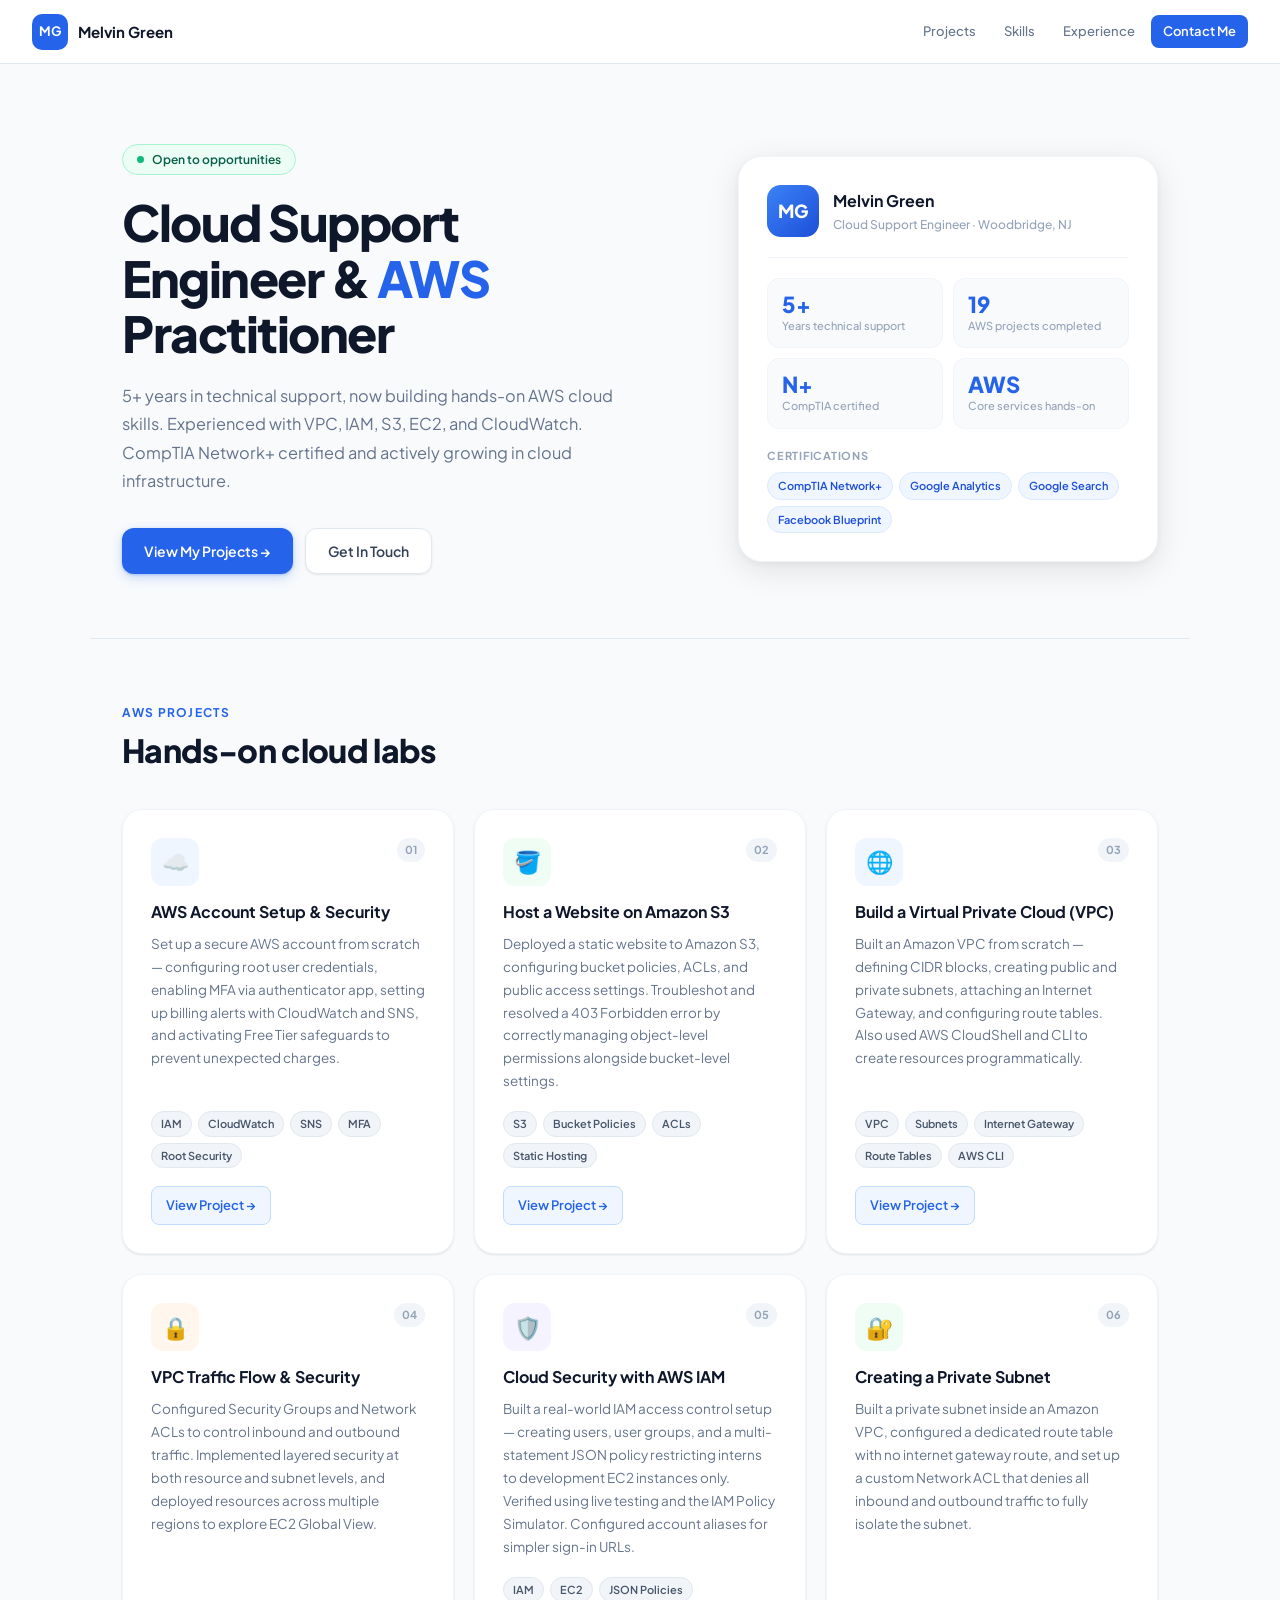
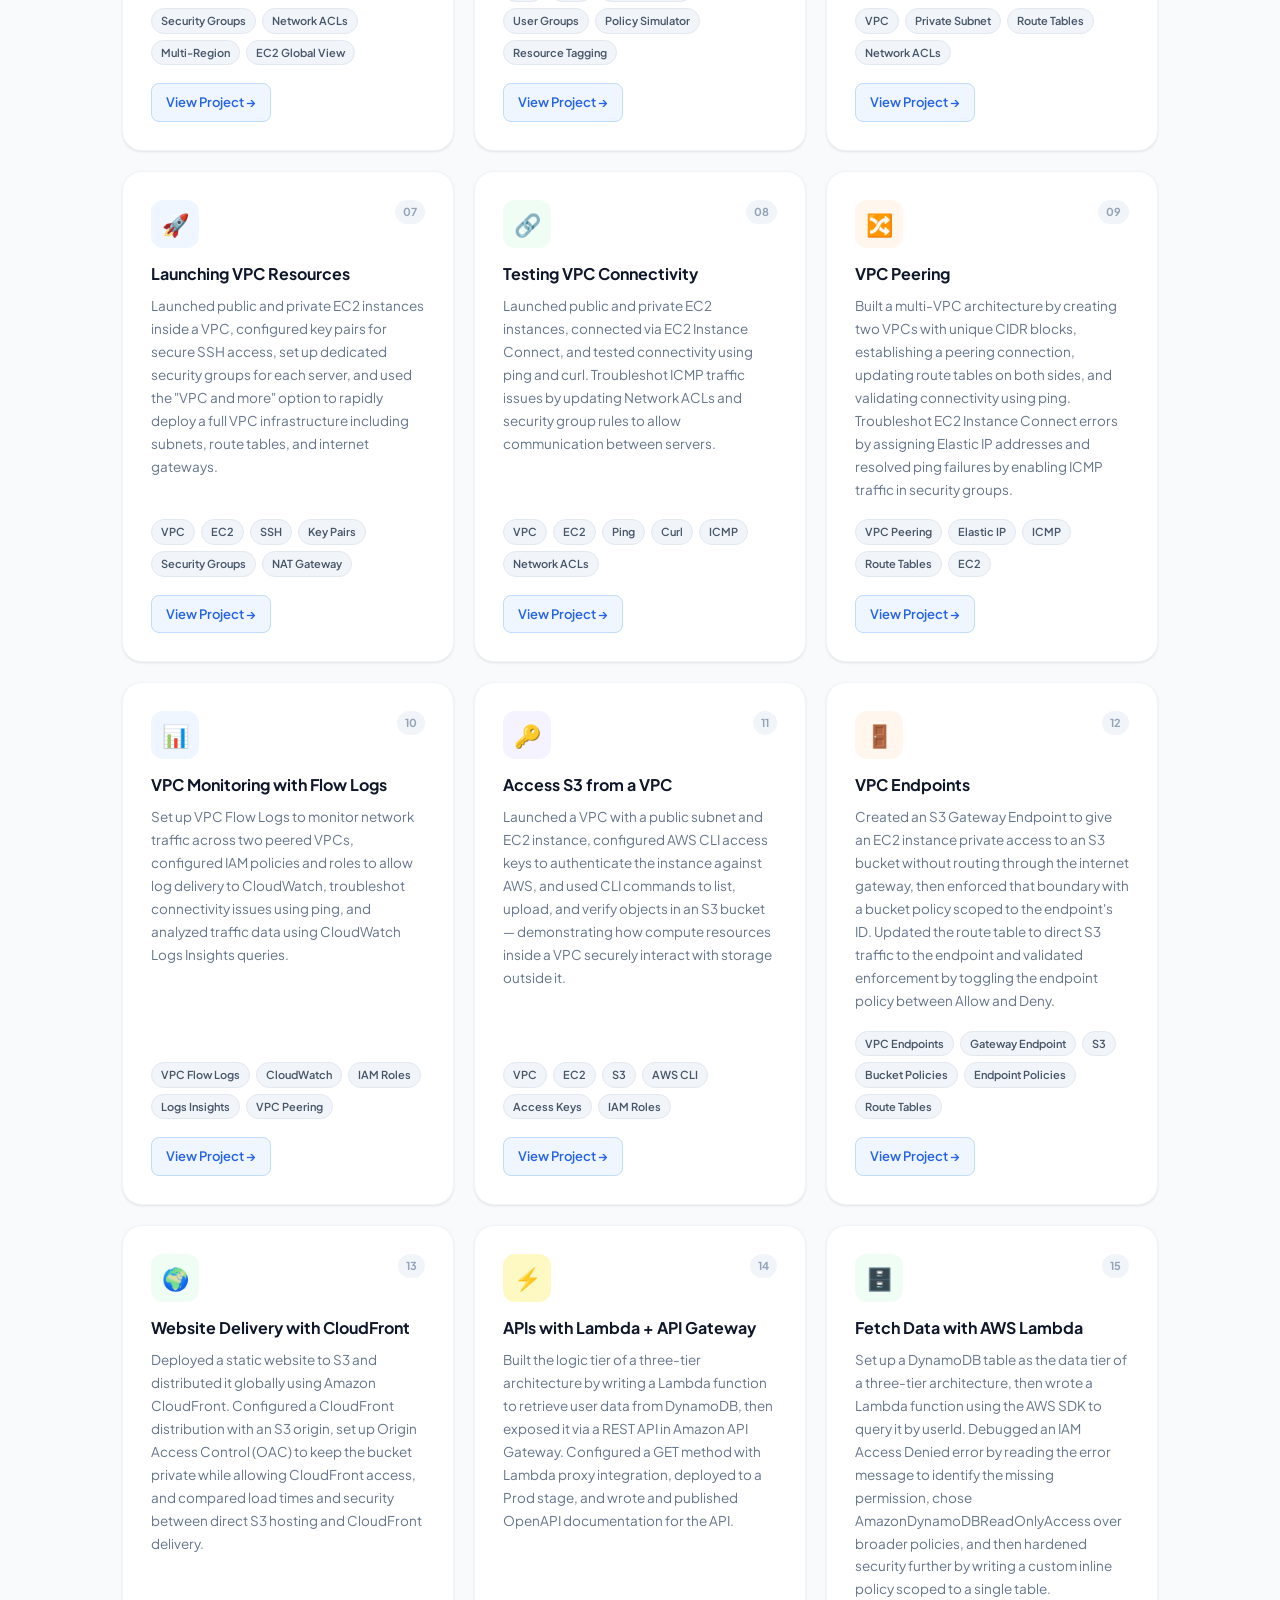
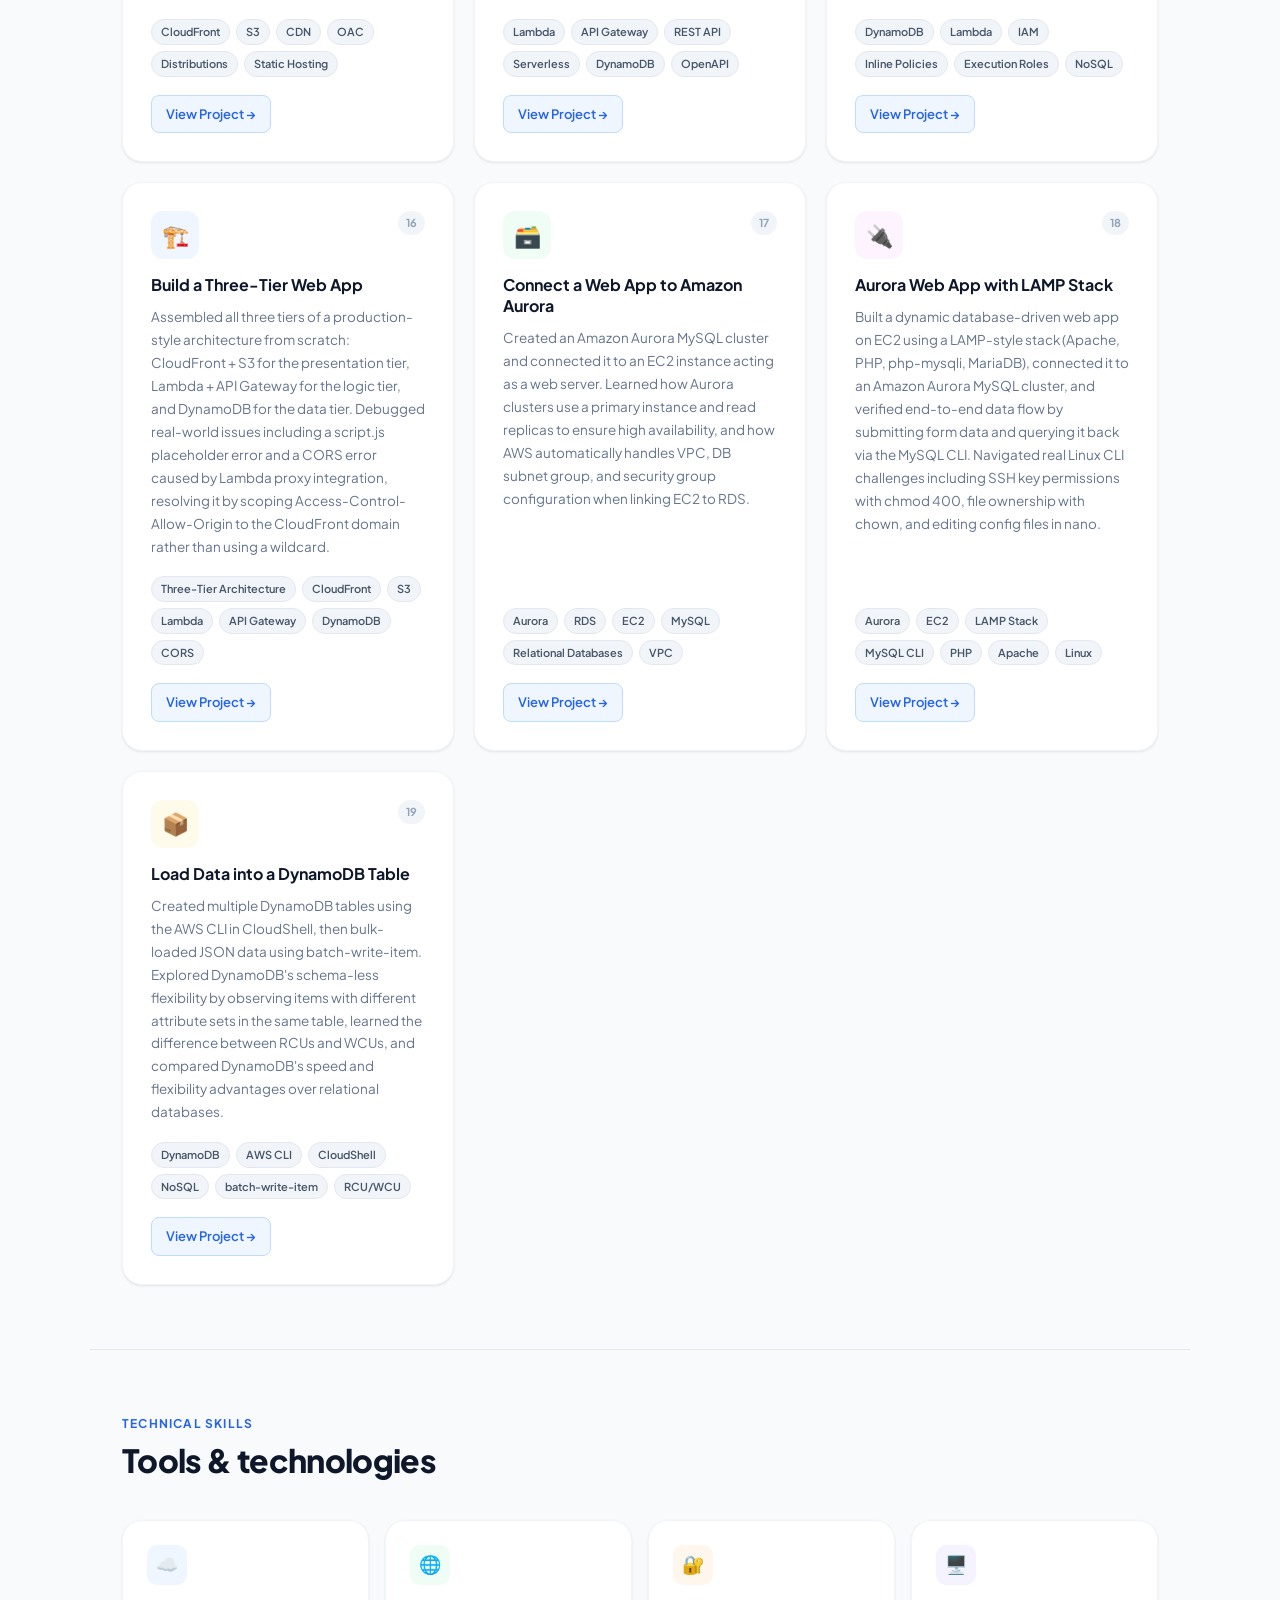
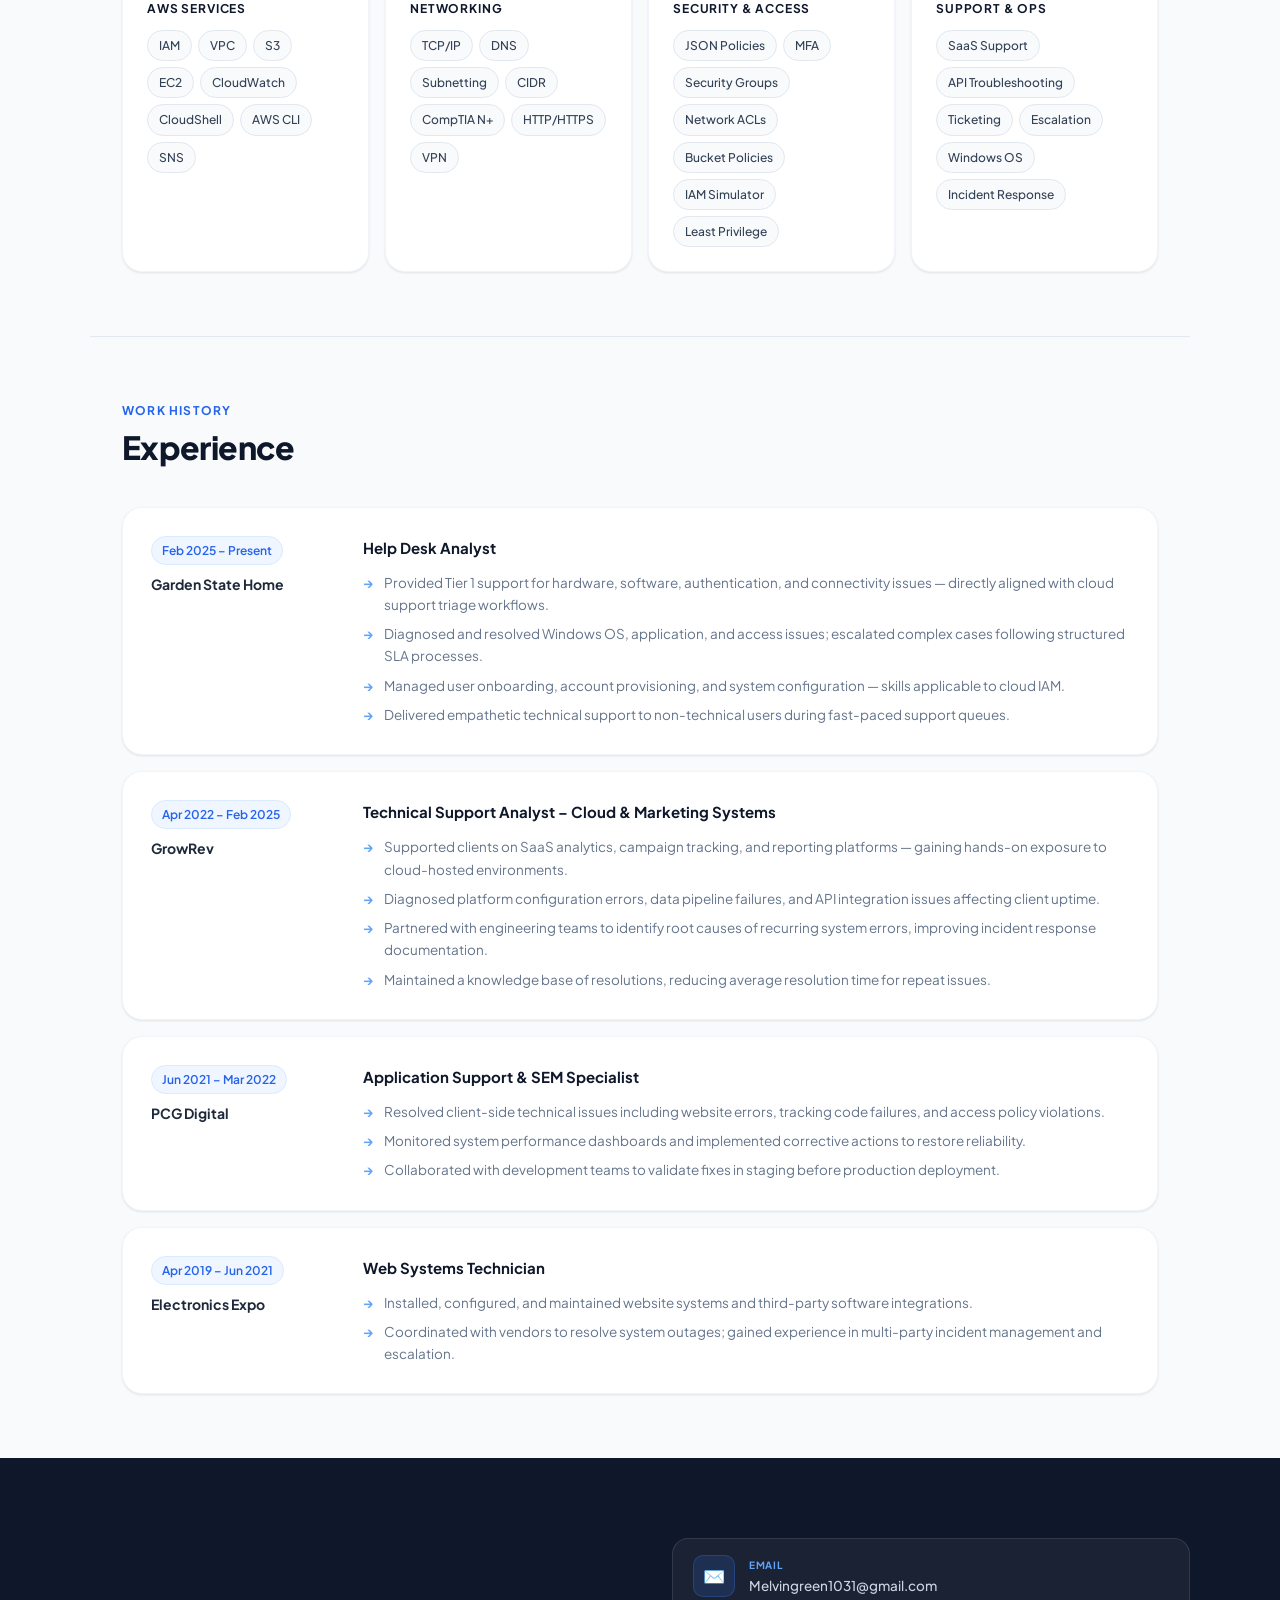
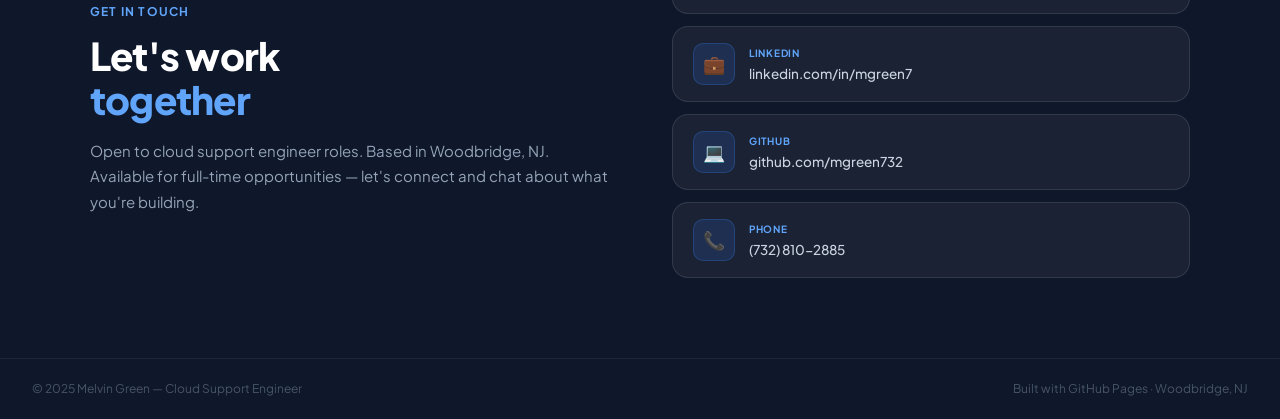
==== index.html @ ad09f21f "Update index.html" ====
<!DOCTYPE html>
<html lang="en">
<head>
<meta charset="UTF-8">
<meta name="viewport" content="width=device-width, initial-scale=1.0">
<title>Melvin Green — Cloud Support Engineer</title>
<link rel="preconnect" href="https://fonts.googleapis.com">
<link href="https://fonts.googleapis.com/css2?family=Plus+Jakarta+Sans:wght@300;400;500;600;700;800&display=swap" rel="stylesheet">
<style>
  :root {
    --blue-50:  #EFF6FF;
    --blue-100: #DBEAFE;
    --blue-200: #BFDBFE;
    --blue-400: #60A5FA;
    --blue-500: #3B82F6;
    --blue-600: #2563EB;
    --blue-700: #1D4ED8;
    --gray-50:  #F8FAFC;
    --gray-100: #F1F5F9;
    --gray-200: #E2E8F0;
    --gray-300: #CBD5E1;
    --gray-400: #94A3B8;
    --gray-500: #64748B;
    --gray-600: #475569;
    --gray-700: #334155;
    --gray-800: #1E293B;
    --gray-900: #0F172A;
    --white:    #FFFFFF;
    --shadow-sm: 0 1px 3px rgba(0,0,0,0.06), 0 1px 2px rgba(0,0,0,0.04);
    --shadow-md: 0 4px 16px rgba(0,0,0,0.08), 0 2px 4px rgba(0,0,0,0.04);
    --shadow-lg: 0 8px 32px rgba(0,0,0,0.10), 0 2px 8px rgba(0,0,0,0.05);
  }
  * { box-sizing: border-box; margin: 0; padding: 0; }
  html { scroll-behavior: smooth; }
  body { font-family: 'Plus Jakarta Sans', sans-serif; background: var(--gray-50); color: var(--gray-800); font-size: 16px; line-height: 1.6; }

  nav {
    background: rgba(255,255,255,0.9);
    backdrop-filter: blur(12px);
    border-bottom: 1px solid var(--gray-200);
    position: sticky; top: 0; z-index: 100;
    padding: 0 2rem; height: 64px;
    display: flex; align-items: center; justify-content: space-between;
  }
  .nav-brand { display: flex; align-items: center; gap: 10px; }
  .nav-avatar { width: 36px; height: 36px; background: var(--blue-600); border-radius: 10px; display: flex; align-items: center; justify-content: center; font-size: 13px; font-weight: 700; color: #fff; }
  .nav-name { font-size: 15px; font-weight: 700; color: var(--gray-900); }
  .nav-links { display: flex; align-items: center; gap: 4px; }
  .nav-links a { font-size: 13px; font-weight: 500; color: var(--gray-500); text-decoration: none; padding: 6px 12px; border-radius: 8px; transition: all 0.15s; }
  .nav-links a:hover { color: var(--gray-900); background: var(--gray-100); }
  .nav-cta { background: var(--blue-600) !important; color: #fff !important; font-weight: 600 !important; }
  .nav-cta:hover { background: var(--blue-700) !important; }

  .hero { max-width: 1100px; margin: 0 auto; padding: 80px 2rem 64px; display: grid; grid-template-columns: 1fr 420px; gap: 3rem; align-items: center; }
  .hero-available { display: inline-flex; align-items: center; gap: 8px; background: #ECFDF5; color: #065F46; font-size: 12px; font-weight: 600; padding: 5px 14px; border-radius: 99px; margin-bottom: 20px; border: 1px solid #A7F3D0; }
  .hero-available::before { content: ''; width: 7px; height: 7px; border-radius: 50%; background: #10B981; animation: pulse 2s infinite; }
  @keyframes pulse { 0%,100% { opacity:1; } 50% { opacity:0.4; } }
  .hero h1 { font-size: clamp(2.1rem, 4.5vw, 3.1rem); font-weight: 800; line-height: 1.12; letter-spacing: -0.03em; color: var(--gray-900); margin-bottom: 20px; }
  .hero h1 .hi { color: var(--blue-600); }
  .hero-sub { font-size: 1.02rem; color: var(--gray-500); line-height: 1.75; margin-bottom: 32px; max-width: 500px; }
  .hero-actions { display: flex; gap: 12px; flex-wrap: wrap; }
  .btn { display: inline-flex; align-items: center; gap: 7px; font-size: 14px; font-weight: 600; padding: 11px 22px; border-radius: 12px; text-decoration: none; transition: all 0.2s; border: none; cursor: pointer; font-family: inherit; }
  .btn-primary { background: var(--blue-600); color: #fff; box-shadow: 0 1px 3px rgba(37,99,235,0.3), 0 4px 12px rgba(37,99,235,0.2); }
  .btn-primary:hover { background: var(--blue-700); transform: translateY(-1px); box-shadow: 0 2px 6px rgba(37,99,235,0.4), 0 8px 20px rgba(37,99,235,0.25); }
  .btn-ghost { background: var(--white); color: var(--gray-700); border: 1.5px solid var(--gray-200); box-shadow: var(--shadow-sm); }
  .btn-ghost:hover { border-color: var(--gray-300); transform: translateY(-1px); }

  .hero-card { background: var(--white); border-radius: 24px; padding: 28px; box-shadow: var(--shadow-lg); border: 1px solid var(--gray-100); }
  .hc-header { display: flex; align-items: center; gap: 14px; margin-bottom: 20px; padding-bottom: 20px; border-bottom: 1px solid var(--gray-100); }
  .hc-avatar { width: 52px; height: 52px; background: linear-gradient(135deg, var(--blue-500), var(--blue-700)); border-radius: 14px; display: flex; align-items: center; justify-content: center; font-size: 18px; font-weight: 800; color: #fff; flex-shrink: 0; }
  .hc-name { font-size: 16px; font-weight: 700; color: var(--gray-900); }
  .hc-role { font-size: 12px; color: var(--gray-400); font-weight: 500; margin-top: 2px; }
  .stats-grid { display: grid; grid-template-columns: 1fr 1fr; gap: 10px; margin-bottom: 18px; }
  .stat-box { background: var(--gray-50); border-radius: 12px; padding: 14px; border: 1px solid var(--gray-100); }
  .stat-num { font-size: 22px; font-weight: 800; color: var(--blue-600); line-height: 1; margin-bottom: 4px; }
  .stat-lbl { font-size: 11px; color: var(--gray-400); font-weight: 500; line-height: 1.3; }
  .cert-lbl { font-size: 11px; font-weight: 700; color: var(--gray-400); text-transform: uppercase; letter-spacing: 0.07em; margin-bottom: 8px; }
  .cert-tags { display: flex; flex-wrap: wrap; gap: 6px; }
  .cert-tag { font-size: 11px; font-weight: 600; padding: 4px 10px; border-radius: 99px; background: var(--blue-50); color: var(--blue-700); border: 1px solid var(--blue-100); }

  .section { max-width: 1100px; margin: 0 auto; padding: 64px 2rem; }
  .eyebrow { font-size: 12px; font-weight: 700; color: var(--blue-600); text-transform: uppercase; letter-spacing: 0.1em; margin-bottom: 8px; }
  .sec-title { font-size: 2rem; font-weight: 800; color: var(--gray-900); letter-spacing: -0.02em; line-height: 1.2; margin-bottom: 40px; }
  .divider { border: none; border-top: 1px solid var(--gray-200); max-width: 1100px; margin: 0 auto; }

  .projects-grid { display: grid; grid-template-columns: repeat(auto-fit, minmax(310px, 1fr)); gap: 20px; }
  .project-card { background: var(--white); border-radius: 20px; padding: 28px; border: 1px solid var(--gray-100); box-shadow: var(--shadow-sm); transition: all 0.25s; display: flex; flex-direction: column; }
  .project-card:hover { box-shadow: var(--shadow-md); transform: translateY(-3px); border-color: var(--blue-100); }
  .pc-top { display: flex; align-items: flex-start; justify-content: space-between; margin-bottom: 16px; }
  .pc-icon { width: 48px; height: 48px; border-radius: 12px; display: flex; align-items: center; justify-content: center; font-size: 22px; flex-shrink: 0; }
  .pc-num { font-size: 11px; font-weight: 700; color: var(--gray-400); background: var(--gray-100); padding: 3px 8px; border-radius: 99px; }
  .project-card h3 { font-size: 16px; font-weight: 700; color: var(--gray-900); margin-bottom: 10px; line-height: 1.3; }
  .project-card p { font-size: 13.5px; color: var(--gray-500); line-height: 1.7; flex: 1; margin-bottom: 18px; }
  .p-tags { display: flex; flex-wrap: wrap; gap: 6px; margin-bottom: 18px; }
  .tag { font-size: 11px; font-weight: 600; padding: 3px 9px; border-radius: 99px; background: var(--gray-100); color: var(--gray-600); border: 1px solid var(--gray-200); }
  .p-link { display: inline-flex; align-items: center; gap: 6px; font-size: 13px; font-weight: 600; color: var(--blue-600); text-decoration: none; padding: 8px 14px; border-radius: 8px; border: 1.5px solid var(--blue-200); background: var(--blue-50); transition: all 0.15s; margin-top: auto; width: fit-content; }
  .p-link:hover { background: var(--blue-100); border-color: var(--blue-300); }

  .skills-grid { display: grid; grid-template-columns: repeat(auto-fit, minmax(220px, 1fr)); gap: 16px; }
  .sg-card { background: var(--white); border-radius: 20px; padding: 24px; border: 1px solid var(--gray-100); box-shadow: var(--shadow-sm); }
  .sg-icon { width: 40px; height: 40px; border-radius: 10px; display: flex; align-items: center; justify-content: center; font-size: 18px; margin-bottom: 14px; }
  .sg-title { font-size: 12px; font-weight: 700; color: var(--gray-900); text-transform: uppercase; letter-spacing: 0.07em; margin-bottom: 12px; }
  .chips { display: flex; flex-wrap: wrap; gap: 6px; }
  .chip { font-size: 12px; font-weight: 500; padding: 5px 11px; border-radius: 99px; background: var(--gray-50); color: var(--gray-700); border: 1px solid var(--gray-200); }

  .exp-list { display: flex; flex-direction: column; gap: 16px; }
  .exp-card { background: var(--white); border-radius: 20px; padding: 28px; border: 1px solid var(--gray-100); box-shadow: var(--shadow-sm); display: grid; grid-template-columns: 180px 1fr; gap: 2rem; transition: box-shadow 0.2s; }
  .exp-card:hover { box-shadow: var(--shadow-md); }
  .exp-date { font-size: 12px; font-weight: 600; color: var(--blue-600); background: var(--blue-50); border: 1px solid var(--blue-100); padding: 4px 10px; border-radius: 99px; display: inline-block; margin-bottom: 8px; white-space: nowrap; }
  .exp-company { font-size: 14px; font-weight: 700; color: var(--gray-800); }
  .exp-title { font-size: 15px; font-weight: 700; color: var(--gray-900); margin-bottom: 12px; }
  .exp-bullets { list-style: none; display: flex; flex-direction: column; gap: 7px; }
  .exp-bullets li { font-size: 13.5px; color: var(--gray-500); line-height: 1.65; display: flex; gap: 10px; }
  .exp-bullets li::before { content: '→'; color: var(--blue-400); flex-shrink: 0; font-weight: 700; }

  .contact-wrap { background: var(--gray-900); padding: 80px 2rem; }
  .contact-inner { max-width: 1100px; margin: 0 auto; display: grid; grid-template-columns: 1fr 1fr; gap: 4rem; align-items: center; }
  .c-eyebrow { font-size: 12px; font-weight: 700; color: var(--blue-400); text-transform: uppercase; letter-spacing: 0.1em; margin-bottom: 12px; }
  .c-heading { font-size: 2.4rem; font-weight: 800; color: #fff; line-height: 1.15; letter-spacing: -0.02em; margin-bottom: 16px; }
  .c-heading span { color: var(--blue-400); }
  .c-sub { font-size: 15px; color: #94A3B8; line-height: 1.7; }
  .c-cards { display: flex; flex-direction: column; gap: 12px; }
  .c-card { background: rgba(255,255,255,0.05); border: 1px solid rgba(255,255,255,0.1); border-radius: 16px; padding: 16px 20px; display: flex; align-items: center; gap: 14px; text-decoration: none; transition: all 0.2s; }
  .c-card:hover { background: rgba(255,255,255,0.09); border-color: rgba(59,130,246,0.5); transform: translateX(4px); }
  .c-icon { width: 42px; height: 42px; background: rgba(59,130,246,0.15); border-radius: 10px; display: flex; align-items: center; justify-content: center; font-size: 18px; flex-shrink: 0; border: 1px solid rgba(59,130,246,0.25); }
  .c-lbl { font-size: 10px; font-weight: 700; color: var(--blue-400); text-transform: uppercase; letter-spacing: 0.07em; margin-bottom: 2px; }
  .c-val { font-size: 13.5px; font-weight: 500; color: #CBD5E1; }

  footer { background: var(--gray-900); border-top: 1px solid rgba(255,255,255,0.06); padding: 20px 2rem; display: flex; justify-content: space-between; align-items: center; }
  footer p { font-size: 12px; color: #475569; }

  @keyframes fadeUp { from { opacity:0; transform:translateY(20px); } to { opacity:1; transform:translateY(0); } }
  .hero-text > * { animation: fadeUp 0.55s ease both; }
  .hero-text > *:nth-child(1) { animation-delay: 0.05s; }
  .hero-text > *:nth-child(2) { animation-delay: 0.15s; }
  .hero-text > *:nth-child(3) { animation-delay: 0.25s; }
  .hero-text > *:nth-child(4) { animation-delay: 0.35s; }
  .hero-card { animation: fadeUp 0.55s ease 0.2s both; }

  @media (max-width: 768px) {
    nav { padding: 0 1rem; }
    .nav-links a:not(.nav-cta) { display: none; }
    .hero { grid-template-columns: 1fr; padding: 40px 1.25rem 48px; gap: 2rem; }
    .section { padding: 48px 1.25rem; }
    .exp-card { grid-template-columns: 1fr; gap: 1rem; }
    .contact-inner { grid-template-columns: 1fr; gap: 2.5rem; }
    .contact-wrap { padding: 56px 1.25rem; }
    footer { flex-direction: column; gap: 6px; text-align: center; }
  }
</style>
</head>
<body>

<nav>
  <div class="nav-brand">
    <div class="nav-avatar">MG</div>
    <span class="nav-name">Melvin Green</span>
  </div>
  <div class="nav-links">
    <a href="projects.html">Projects</a>
    <a href="#skills">Skills</a>
    <a href="#experience">Experience</a>
    <a href="#contact" class="nav-cta">Contact Me</a>
  </div>
</nav>

<div class="hero">
  <div class="hero-text">
    <div class="hero-available">Open to opportunities</div>
    <h1>Cloud Support<br>Engineer &amp; <span class="hi">AWS</span><br>Practitioner</h1>
    <p class="hero-sub">5+ years in technical support, now building hands-on AWS cloud skills. Experienced with VPC, IAM, S3, EC2, and CloudWatch. CompTIA Network+ certified and actively growing in cloud infrastructure.</p>
    <div class="hero-actions">
      <a href="projects.html" class="btn btn-primary">View My Projects →</a>
      <a href="mailto:Melvingreen1031@gmail.com" class="btn btn-ghost">Get In Touch</a>
    </div>
  </div>

  <div class="hero-card">
    <div class="hc-header">
      <div class="hc-avatar">MG</div>
      <div>
        <div class="hc-name">Melvin Green</div>
        <div class="hc-role">Cloud Support Engineer · Woodbridge, NJ</div>
      </div>
    </div>
    <div class="stats-grid">
      <div class="stat-box"><div class="stat-num">5+</div><div class="stat-lbl">Years technical support</div></div>
      <div class="stat-box"><div class="stat-num">19</div><div class="stat-lbl">AWS projects completed</div></div>
      <div class="stat-box"><div class="stat-num">N+</div><div class="stat-lbl">CompTIA certified</div></div>
      <div class="stat-box"><div class="stat-num">AWS</div><div class="stat-lbl">Core services hands-on</div></div>
    </div>
    <div class="cert-lbl">Certifications</div>
    <div class="cert-tags">
      <span class="cert-tag">CompTIA Network+</span>
      <span class="cert-tag">Google Analytics</span>
      <span class="cert-tag">Google Search</span>
      <span class="cert-tag">Facebook Blueprint</span>
    </div>
  </div>
</div>

<hr class="divider">

<section class="section" id="projects">
  <div class="eyebrow">AWS Projects</div>
  <div class="sec-title">Hands-on cloud labs</div>
  <div class="projects-grid">

    <div class="project-card">
      <div class="pc-top">
        <div class="pc-icon" style="background:#EFF6FF;">☁️</div>
        <span class="pc-num">01</span>
      </div>
      <h3>AWS Account Setup &amp; Security</h3>
      <p>Set up a secure AWS account from scratch — configuring root user credentials, enabling MFA via authenticator app, setting up billing alerts with CloudWatch and SNS, and activating Free Tier safeguards to prevent unexpected charges.</p>
      <div class="p-tags">
        <span class="tag">IAM</span><span class="tag">CloudWatch</span><span class="tag">SNS</span><span class="tag">MFA</span><span class="tag">Root Security</span>
      </div>
      <a href="projects.html?p=p1" class="p-link">View Project →</a>
    </div>

    <div class="project-card">
      <div class="pc-top">
        <div class="pc-icon" style="background:#F0FDF4;">🪣</div>
        <span class="pc-num">02</span>
      </div>
      <h3>Host a Website on Amazon S3</h3>
      <p>Deployed a static website to Amazon S3, configuring bucket policies, ACLs, and public access settings. Troubleshot and resolved a 403 Forbidden error by correctly managing object-level permissions alongside bucket-level settings.</p>
      <div class="p-tags">
        <span class="tag">S3</span><span class="tag">Bucket Policies</span><span class="tag">ACLs</span><span class="tag">Static Hosting</span>
      </div>
      <a href="projects.html?p=p2" class="p-link">View Project →</a>
    </div>

    <div class="project-card">
      <div class="pc-top">
        <div class="pc-icon" style="background:#EFF6FF;">🌐</div>
        <span class="pc-num">03</span>
      </div>
      <h3>Build a Virtual Private Cloud (VPC)</h3>
      <p>Built an Amazon VPC from scratch — defining CIDR blocks, creating public and private subnets, attaching an Internet Gateway, and configuring route tables. Also used AWS CloudShell and CLI to create resources programmatically.</p>
      <div class="p-tags">
        <span class="tag">VPC</span><span class="tag">Subnets</span><span class="tag">Internet Gateway</span><span class="tag">Route Tables</span><span class="tag">AWS CLI</span>
      </div>
      <a href="projects.html?p=p3" class="p-link">View Project →</a>
    </div>

    <div class="project-card">
      <div class="pc-top">
        <div class="pc-icon" style="background:#FFF7ED;">🔒</div>
        <span class="pc-num">04</span>
      </div>
      <h3>VPC Traffic Flow &amp; Security</h3>
      <p>Configured Security Groups and Network ACLs to control inbound and outbound traffic. Implemented layered security at both resource and subnet levels, and deployed resources across multiple regions to explore EC2 Global View.</p>
      <div class="p-tags">
        <span class="tag">Security Groups</span><span class="tag">Network ACLs</span><span class="tag">Multi-Region</span><span class="tag">EC2 Global View</span>
      </div>
      <a href="projects.html?p=p4" class="p-link">View Project →</a>
    </div>

    <div class="project-card">
      <div class="pc-top">
        <div class="pc-icon" style="background:#F5F3FF;">🛡️</div>
        <span class="pc-num">05</span>
      </div>
      <h3>Cloud Security with AWS IAM</h3>
      <p>Built a real-world IAM access control setup — creating users, user groups, and a multi-statement JSON policy restricting interns to development EC2 instances only. Verified using live testing and the IAM Policy Simulator. Configured account aliases for simpler sign-in URLs.</p>
      <div class="p-tags">
        <span class="tag">IAM</span><span class="tag">EC2</span><span class="tag">JSON Policies</span><span class="tag">User Groups</span><span class="tag">Policy Simulator</span><span class="tag">Resource Tagging</span>
      </div>
      <a href="projects.html?p=p5" class="p-link">View Project →</a>
    </div>


    <div class="project-card">
      <div class="pc-top">
        <div class="pc-icon" style="background:#F0FDF4;">🔐</div>
        <span class="pc-num">06</span>
      </div>
      <h3>Creating a Private Subnet</h3>
      <p>Built a private subnet inside an Amazon VPC, configured a dedicated route table with no internet gateway route, and set up a custom Network ACL that denies all inbound and outbound traffic to fully isolate the subnet.</p>
      <div class="p-tags">
        <span class="tag">VPC</span><span class="tag">Private Subnet</span><span class="tag">Route Tables</span><span class="tag">Network ACLs</span>
      </div>
      <a href="projects.html?p=p6" class="p-link">View Project →</a>
    </div>


    <div class="project-card">
      <div class="pc-top">
        <div class="pc-icon" style="background:#EFF6FF;">🚀</div>
        <span class="pc-num">07</span>
      </div>
      <h3>Launching VPC Resources</h3>
      <p>Launched public and private EC2 instances inside a VPC, configured key pairs for secure SSH access, set up dedicated security groups for each server, and used the "VPC and more" option to rapidly deploy a full VPC infrastructure including subnets, route tables, and internet gateways.</p>
      <div class="p-tags">
        <span class="tag">VPC</span><span class="tag">EC2</span><span class="tag">SSH</span><span class="tag">Key Pairs</span><span class="tag">Security Groups</span><span class="tag">NAT Gateway</span>
      </div>
      <a href="projects.html?p=p7" class="p-link">View Project →</a>
    </div>


    <div class="project-card">
      <div class="pc-top">
        <div class="pc-icon" style="background:#F0FDF4;">🔗</div>
        <span class="pc-num">08</span>
      </div>
      <h3>Testing VPC Connectivity</h3>
      <p>Launched public and private EC2 instances, connected via EC2 Instance Connect, and tested connectivity using ping and curl. Troubleshot ICMP traffic issues by updating Network ACLs and security group rules to allow communication between servers.</p>
      <div class="p-tags">
        <span class="tag">VPC</span><span class="tag">EC2</span><span class="tag">Ping</span><span class="tag">Curl</span><span class="tag">ICMP</span><span class="tag">Network ACLs</span>
      </div>
      <a href="projects.html?p=p8" class="p-link">View Project →</a>
    </div>


    <div class="project-card">
      <div class="pc-top">
        <div class="pc-icon" style="background:#FFF7ED;">🔀</div>
        <span class="pc-num">09</span>
      </div>
      <h3>VPC Peering</h3>
      <p>Built a multi-VPC architecture by creating two VPCs with unique CIDR blocks, establishing a peering connection, updating route tables on both sides, and validating connectivity using ping. Troubleshot EC2 Instance Connect errors by assigning Elastic IP addresses and resolved ping failures by enabling ICMP traffic in security groups.</p>
      <div class="p-tags">
        <span class="tag">VPC Peering</span><span class="tag">Elastic IP</span><span class="tag">ICMP</span><span class="tag">Route Tables</span><span class="tag">EC2</span>
      </div>
      <a href="projects.html?p=p9" class="p-link">View Project →</a>
    </div>


    <div class="project-card">
      <div class="pc-top">
        <div class="pc-icon" style="background:#EFF6FF;">📊</div>
        <span class="pc-num">10</span>
      </div>
      <h3>VPC Monitoring with Flow Logs</h3>
      <p>Set up VPC Flow Logs to monitor network traffic across two peered VPCs, configured IAM policies and roles to allow log delivery to CloudWatch, troubleshot connectivity issues using ping, and analyzed traffic data using CloudWatch Logs Insights queries.</p>
      <div class="p-tags">
        <span class="tag">VPC Flow Logs</span><span class="tag">CloudWatch</span><span class="tag">IAM Roles</span><span class="tag">Logs Insights</span><span class="tag">VPC Peering</span>
      </div>
      <a href="projects.html?p=p10" class="p-link">View Project →</a>
    </div>


    <div class="project-card">
      <div class="pc-top">
        <div class="pc-icon" style="background:#F5F3FF;">🔑</div>
        <span class="pc-num">11</span>
      </div>
      <h3>Access S3 from a VPC</h3>
      <p>Launched a VPC with a public subnet and EC2 instance, configured AWS CLI access keys to authenticate the instance against AWS, and used CLI commands to list, upload, and verify objects in an S3 bucket — demonstrating how compute resources inside a VPC securely interact with storage outside it.</p>
      <div class="p-tags">
        <span class="tag">VPC</span><span class="tag">EC2</span><span class="tag">S3</span><span class="tag">AWS CLI</span><span class="tag">Access Keys</span><span class="tag">IAM Roles</span>
      </div>
      <a href="projects.html?p=p11" class="p-link">View Project →</a>
    </div>


    <div class="project-card">
      <div class="pc-top">
        <div class="pc-icon" style="background:#FFF7ED;">🚪</div>
        <span class="pc-num">12</span>
      </div>
      <h3>VPC Endpoints</h3>
      <p>Created an S3 Gateway Endpoint to give an EC2 instance private access to an S3 bucket without routing through the internet gateway, then enforced that boundary with a bucket policy scoped to the endpoint's ID. Updated the route table to direct S3 traffic to the endpoint and validated enforcement by toggling the endpoint policy between Allow and Deny.</p>
      <div class="p-tags">
        <span class="tag">VPC Endpoints</span><span class="tag">Gateway Endpoint</span><span class="tag">S3</span><span class="tag">Bucket Policies</span><span class="tag">Endpoint Policies</span><span class="tag">Route Tables</span>
      </div>
      <a href="projects.html?p=p12" class="p-link">View Project →</a>
    </div>

    <div class="project-card">
      <div class="pc-top">
        <div class="pc-icon" style="background:#F0FDF4;">🌍</div>
        <span class="pc-num">13</span>
      </div>
      <h3>Website Delivery with CloudFront</h3>
      <p>Deployed a static website to S3 and distributed it globally using Amazon CloudFront. Configured a CloudFront distribution with an S3 origin, set up Origin Access Control (OAC) to keep the bucket private while allowing CloudFront access, and compared load times and security between direct S3 hosting and CloudFront delivery.</p>
      <div class="p-tags">
        <span class="tag">CloudFront</span><span class="tag">S3</span><span class="tag">CDN</span><span class="tag">OAC</span><span class="tag">Distributions</span><span class="tag">Static Hosting</span>
      </div>
      <a href="projects.html?p=p13" class="p-link">View Project →</a>
    </div>

    <div class="project-card">
      <div class="pc-top">
        <div class="pc-icon" style="background:#FEF9C3;">⚡</div>
        <span class="pc-num">14</span>
      </div>
      <h3>APIs with Lambda + API Gateway</h3>
      <p>Built the logic tier of a three-tier architecture by writing a Lambda function to retrieve user data from DynamoDB, then exposed it via a REST API in Amazon API Gateway. Configured a GET method with Lambda proxy integration, deployed to a Prod stage, and wrote and published OpenAPI documentation for the API.</p>
      <div class="p-tags">
        <span class="tag">Lambda</span><span class="tag">API Gateway</span><span class="tag">REST API</span><span class="tag">Serverless</span><span class="tag">DynamoDB</span><span class="tag">OpenAPI</span>
      </div>
      <a href="projects.html?p=p14" class="p-link">View Project →</a>
    </div>

    <div class="project-card">
      <div class="pc-top">
        <div class="pc-icon" style="background:#F0FDF4;">🗄️</div>
        <span class="pc-num">15</span>
      </div>
      <h3>Fetch Data with AWS Lambda</h3>
      <p>Set up a DynamoDB table as the data tier of a three-tier architecture, then wrote a Lambda function using the AWS SDK to query it by userId. Debugged an IAM Access Denied error by reading the error message to identify the missing permission, chose AmazonDynamoDBReadOnlyAccess over broader policies, and then hardened security further by writing a custom inline policy scoped to a single table.</p>
      <div class="p-tags">
        <span class="tag">DynamoDB</span><span class="tag">Lambda</span><span class="tag">IAM</span><span class="tag">Inline Policies</span><span class="tag">Execution Roles</span><span class="tag">NoSQL</span>
      </div>
      <a href="projects.html?p=p15" class="p-link">View Project →</a>
    </div>

    <div class="project-card">
      <div class="pc-top">
        <div class="pc-icon" style="background:#EFF6FF;">🏗️</div>
        <span class="pc-num">16</span>
      </div>
      <h3>Build a Three-Tier Web App</h3>
      <p>Assembled all three tiers of a production-style architecture from scratch: CloudFront + S3 for the presentation tier, Lambda + API Gateway for the logic tier, and DynamoDB for the data tier. Debugged real-world issues including a script.js placeholder error and a CORS error caused by Lambda proxy integration, resolving it by scoping Access-Control-Allow-Origin to the CloudFront domain rather than using a wildcard.</p>
      <div class="p-tags">
        <span class="tag">Three-Tier Architecture</span><span class="tag">CloudFront</span><span class="tag">S3</span><span class="tag">Lambda</span><span class="tag">API Gateway</span><span class="tag">DynamoDB</span><span class="tag">CORS</span>
      </div>
      <a href="projects.html?p=p16" class="p-link">View Project →</a>
    </div>

    <div class="project-card">
      <div class="pc-top">
        <div class="pc-icon" style="background:#F0FDF4;">🗃️</div>
        <span class="pc-num">17</span>
      </div>
      <h3>Connect a Web App to Amazon Aurora</h3>
      <p>Created an Amazon Aurora MySQL cluster and connected it to an EC2 instance acting as a web server. Learned how Aurora clusters use a primary instance and read replicas to ensure high availability, and how AWS automatically handles VPC, DB subnet group, and security group configuration when linking EC2 to RDS.</p>
      <div class="p-tags">
        <span class="tag">Aurora</span><span class="tag">RDS</span><span class="tag">EC2</span><span class="tag">MySQL</span><span class="tag">Relational Databases</span><span class="tag">VPC</span>
      </div>
      <a href="projects.html?p=p17" class="p-link">View Project →</a>
    </div>

    <div class="project-card">
      <div class="pc-top">
        <div class="pc-icon" style="background:#FDF4FF;">🔌</div>
        <span class="pc-num">18</span>
      </div>
      <h3>Aurora Web App with LAMP Stack</h3>
      <p>Built a dynamic database-driven web app on EC2 using a LAMP-style stack (Apache, PHP, php-mysqli, MariaDB), connected it to an Amazon Aurora MySQL cluster, and verified end-to-end data flow by submitting form data and querying it back via the MySQL CLI. Navigated real Linux CLI challenges including SSH key permissions with chmod 400, file ownership with chown, and editing config files in nano.</p>
      <div class="p-tags">
        <span class="tag">Aurora</span><span class="tag">EC2</span><span class="tag">LAMP Stack</span><span class="tag">MySQL CLI</span><span class="tag">PHP</span><span class="tag">Apache</span><span class="tag">Linux</span>
      </div>
      <a href="projects.html?p=p18" class="p-link">View Project →</a>
    </div>

    <div class="project-card">
      <div class="pc-top">
        <div class="pc-icon" style="background:#FFFBEB;">📦</div>
        <span class="pc-num">19</span>
      </div>
      <h3>Load Data into a DynamoDB Table</h3>
      <p>Created multiple DynamoDB tables using the AWS CLI in CloudShell, then bulk-loaded JSON data using batch-write-item. Explored DynamoDB's schema-less flexibility by observing items with different attribute sets in the same table, learned the difference between RCUs and WCUs, and compared DynamoDB's speed and flexibility advantages over relational databases.</p>
      <div class="p-tags">
        <span class="tag">DynamoDB</span><span class="tag">AWS CLI</span><span class="tag">CloudShell</span><span class="tag">NoSQL</span><span class="tag">batch-write-item</span><span class="tag">RCU/WCU</span>
      </div>
      <a href="projects.html?p=p19" class="p-link">View Project →</a>
    </div>

  </div>
</section>

<hr class="divider">

<section class="section" id="skills">
  <div class="eyebrow">Technical Skills</div>
  <div class="sec-title">Tools &amp; technologies</div>
  <div class="skills-grid">

    <div class="sg-card">
      <div class="sg-icon" style="background:#EFF6FF;">☁️</div>
      <div class="sg-title">AWS Services</div>
      <div class="chips">
        <span class="chip">IAM</span><span class="chip">VPC</span><span class="chip">S3</span><span class="chip">EC2</span><span class="chip">CloudWatch</span><span class="chip">CloudShell</span><span class="chip">AWS CLI</span><span class="chip">SNS</span>
      </div>
    </div>

    <div class="sg-card">
      <div class="sg-icon" style="background:#F0FDF4;">🌐</div>
      <div class="sg-title">Networking</div>
      <div class="chips">
        <span class="chip">TCP/IP</span><span class="chip">DNS</span><span class="chip">Subnetting</span><span class="chip">CIDR</span><span class="chip">CompTIA N+</span><span class="chip">HTTP/HTTPS</span><span class="chip">VPN</span>
      </div>
    </div>

    <div class="sg-card">
      <div class="sg-icon" style="background:#FFF7ED;">🔐</div>
      <div class="sg-title">Security &amp; Access</div>
      <div class="chips">
        <span class="chip">JSON Policies</span><span class="chip">MFA</span><span class="chip">Security Groups</span><span class="chip">Network ACLs</span><span class="chip">Bucket Policies</span><span class="chip">IAM Simulator</span><span class="chip">Least Privilege</span>
      </div>
    </div>

    <div class="sg-card">
      <div class="sg-icon" style="background:#F5F3FF;">🖥️</div>
      <div class="sg-title">Support &amp; Ops</div>
      <div class="chips">
        <span class="chip">SaaS Support</span><span class="chip">API Troubleshooting</span><span class="chip">Ticketing</span><span class="chip">Escalation</span><span class="chip">Windows OS</span><span class="chip">Incident Response</span>
      </div>
    </div>

  </div>
</section>

<hr class="divider">

<section class="section" id="experience">
  <div class="eyebrow">Work History</div>
  <div class="sec-title">Experience</div>
  <div class="exp-list">

    <div class="exp-card">
      <div>
        <div class="exp-date">Feb 2025 – Present</div>
        <div class="exp-company">Garden State Home</div>
      </div>
      <div>
        <div class="exp-title">Help Desk Analyst</div>
        <ul class="exp-bullets">
          <li>Provided Tier 1 support for hardware, software, authentication, and connectivity issues — directly aligned with cloud support triage workflows.</li>
          <li>Diagnosed and resolved Windows OS, application, and access issues; escalated complex cases following structured SLA processes.</li>
          <li>Managed user onboarding, account provisioning, and system configuration — skills applicable to cloud IAM.</li>
          <li>Delivered empathetic technical support to non-technical users during fast-paced support queues.</li>
        </ul>
      </div>
    </div>

    <div class="exp-card">
      <div>
        <div class="exp-date">Apr 2022 – Feb 2025</div>
        <div class="exp-company">GrowRev</div>
      </div>
      <div>
        <div class="exp-title">Technical Support Analyst – Cloud &amp; Marketing Systems</div>
        <ul class="exp-bullets">
          <li>Supported clients on SaaS analytics, campaign tracking, and reporting platforms — gaining hands-on exposure to cloud-hosted environments.</li>
          <li>Diagnosed platform configuration errors, data pipeline failures, and API integration issues affecting client uptime.</li>
          <li>Partnered with engineering teams to identify root causes of recurring system errors, improving incident response documentation.</li>
          <li>Maintained a knowledge base of resolutions, reducing average resolution time for repeat issues.</li>
        </ul>
      </div>
    </div>

    <div class="exp-card">
      <div>
        <div class="exp-date">Jun 2021 – Mar 2022</div>
        <div class="exp-company">PCG Digital</div>
      </div>
      <div>
        <div class="exp-title">Application Support &amp; SEM Specialist</div>
        <ul class="exp-bullets">
          <li>Resolved client-side technical issues including website errors, tracking code failures, and access policy violations.</li>
          <li>Monitored system performance dashboards and implemented corrective actions to restore reliability.</li>
          <li>Collaborated with development teams to validate fixes in staging before production deployment.</li>
        </ul>
      </div>
    </div>

    <div class="exp-card">
      <div>
        <div class="exp-date">Apr 2019 – Jun 2021</div>
        <div class="exp-company">Electronics Expo</div>
      </div>
      <div>
        <div class="exp-title">Web Systems Technician</div>
        <ul class="exp-bullets">
          <li>Installed, configured, and maintained website systems and third-party software integrations.</li>
          <li>Coordinated with vendors to resolve system outages; gained experience in multi-party incident management and escalation.</li>
        </ul>
      </div>
    </div>

  </div>
</section>

<div class="contact-wrap" id="contact">
  <div class="contact-inner">
    <div>
      <div class="c-eyebrow">Get In Touch</div>
      <h2 class="c-heading">Let's work<br><span>together</span></h2>
      <p class="c-sub">Open to cloud support engineer roles. Based in Woodbridge, NJ. Available for full-time opportunities — let's connect and chat about what you're building.</p>
    </div>
    <div class="c-cards">
      <a href="mailto:Melvingreen1031@gmail.com" class="c-card">
        <div class="c-icon">✉️</div>
        <div><div class="c-lbl">Email</div><div class="c-val">Melvingreen1031@gmail.com</div></div>
      </a>
      <a href="https://linkedin.com/in/mgreen7" target="_blank" class="c-card">
        <div class="c-icon">💼</div>
        <div><div class="c-lbl">LinkedIn</div><div class="c-val">linkedin.com/in/mgreen7</div></div>
      </a>
      <a href="https://github.com/mgreen732" target="_blank" class="c-card">
        <div class="c-icon">💻</div>
        <div><div class="c-lbl">GitHub</div><div class="c-val">github.com/mgreen732</div></div>
      </a>
      <a href="tel:7328102885" class="c-card">
        <div class="c-icon">📞</div>
        <div><div class="c-lbl">Phone</div><div class="c-val">(732) 810-2885</div></div>
      </a>
    </div>
  </div>
</div>

<footer>
  <p>© 2025 Melvin Green — Cloud Support Engineer</p>
  <p>Built with GitHub Pages · Woodbridge, NJ</p>
</footer>

</body>
</html>
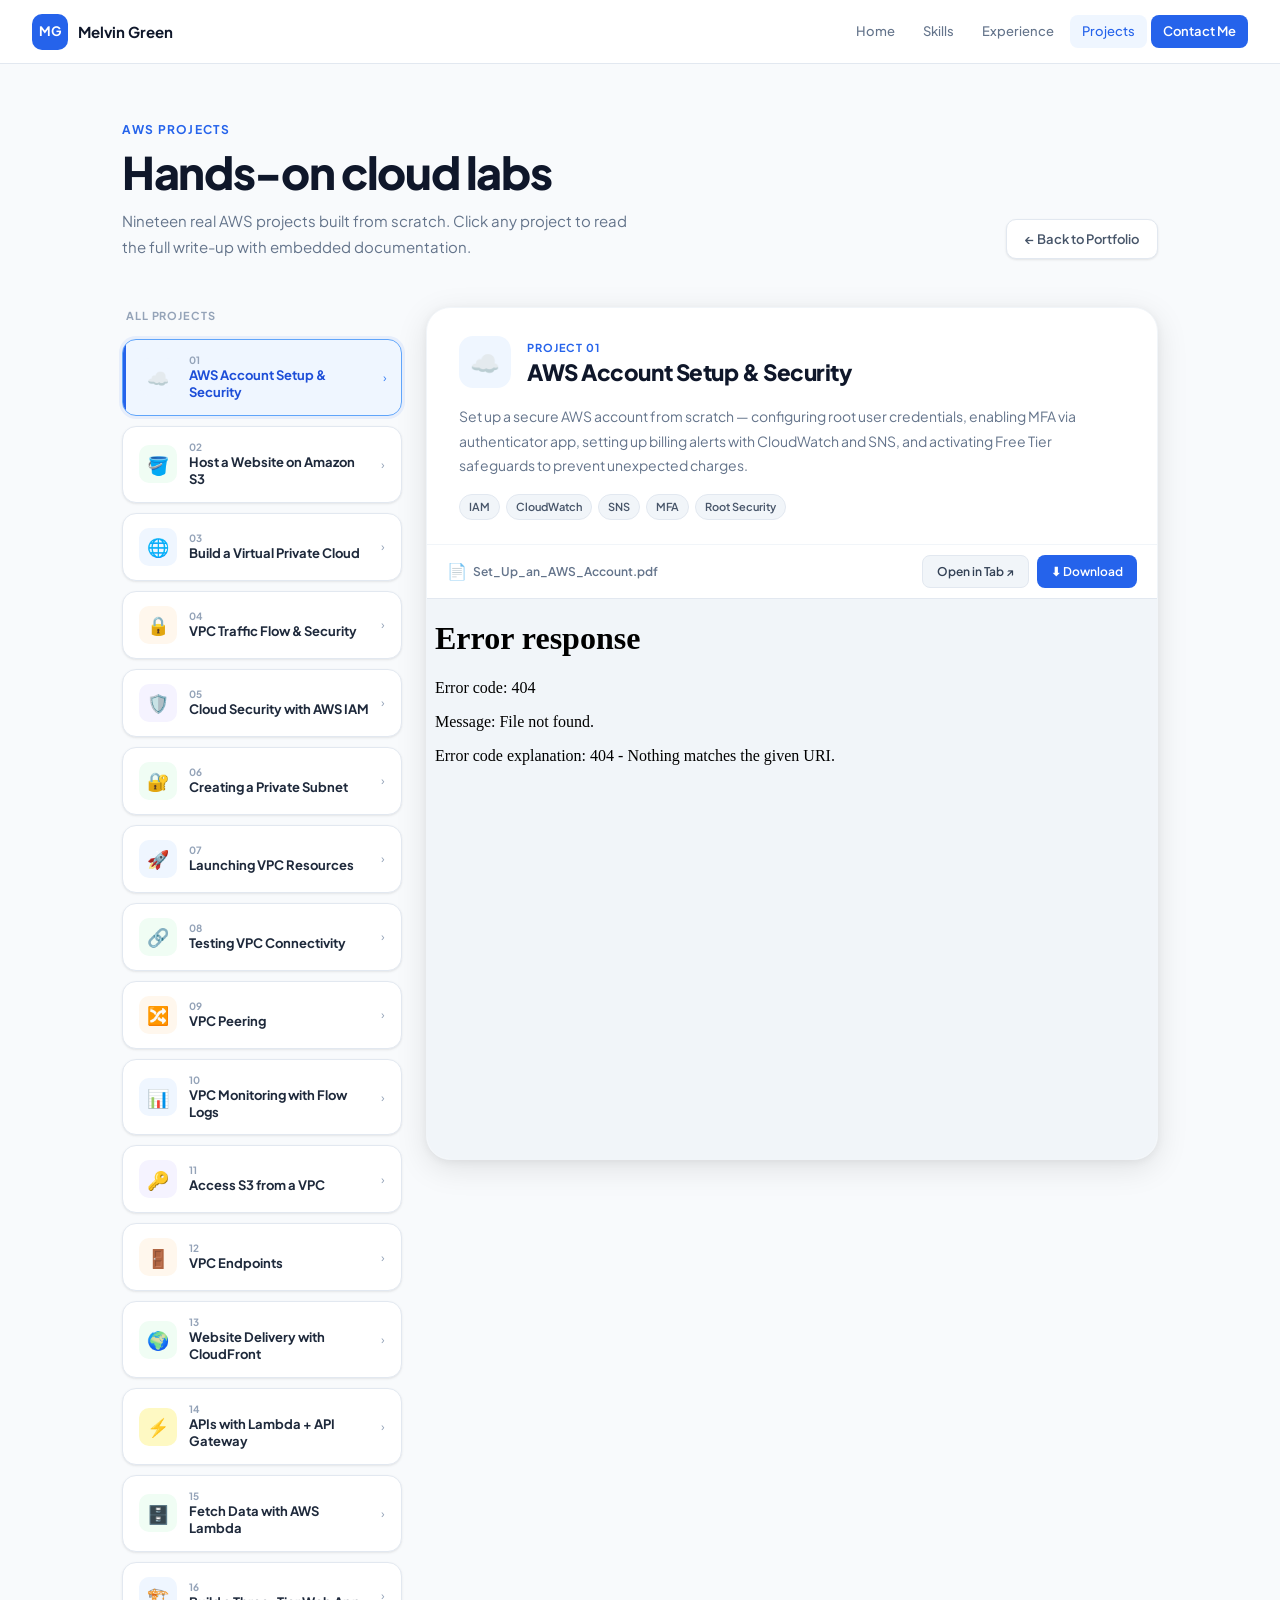
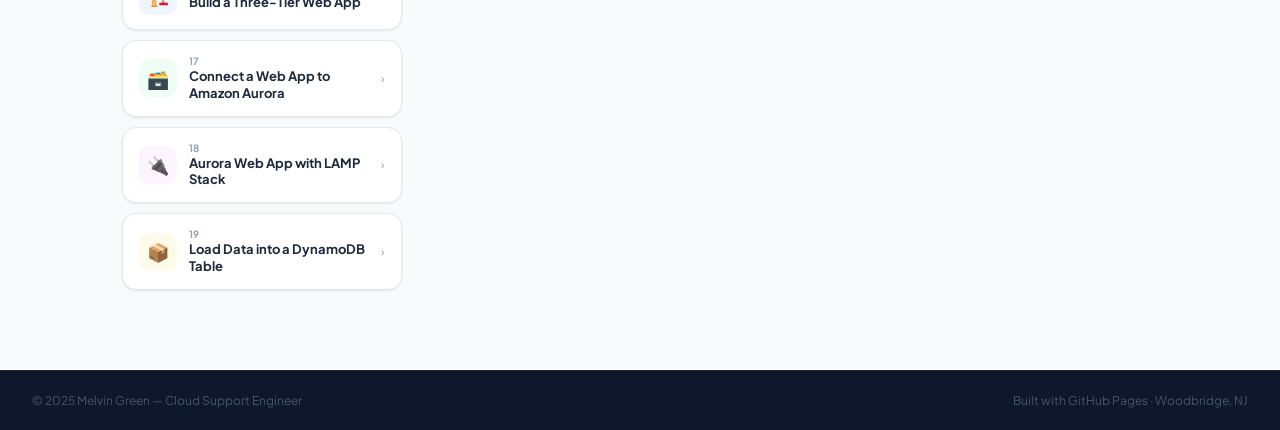
==== commit e1d53304: "Update index.html" ====
--- a/index.html
+++ b/index.html
@@ -3,7 +3,7 @@
 <head>
 <meta charset="UTF-8">
 <meta name="viewport" content="width=device-width, initial-scale=1.0">
-<title>Melvin Green — Cloud Support Engineer</title>
+<title>Projects — Melvin Green | Cloud Support Engineer</title>
 <link rel="preconnect" href="https://fonts.googleapis.com">
 <link href="https://fonts.googleapis.com/css2?family=Plus+Jakarta+Sans:wght@300;400;500;600;700;800&display=swap" rel="stylesheet">
 <style>
@@ -34,6 +34,7 @@
   html { scroll-behavior: smooth; }
   body { font-family: 'Plus Jakarta Sans', sans-serif; background: var(--gray-50); color: var(--gray-800); font-size: 16px; line-height: 1.6; }
 
+  /* ── NAV (identical to index) ── */
   nav {
     background: rgba(255,255,255,0.9);
     backdrop-filter: blur(12px);
@@ -42,572 +43,945 @@
     padding: 0 2rem; height: 64px;
     display: flex; align-items: center; justify-content: space-between;
   }
-  .nav-brand { display: flex; align-items: center; gap: 10px; }
+  .nav-brand { display: flex; align-items: center; gap: 10px; text-decoration: none; }
   .nav-avatar { width: 36px; height: 36px; background: var(--blue-600); border-radius: 10px; display: flex; align-items: center; justify-content: center; font-size: 13px; font-weight: 700; color: #fff; }
   .nav-name { font-size: 15px; font-weight: 700; color: var(--gray-900); }
   .nav-links { display: flex; align-items: center; gap: 4px; }
   .nav-links a { font-size: 13px; font-weight: 500; color: var(--gray-500); text-decoration: none; padding: 6px 12px; border-radius: 8px; transition: all 0.15s; }
   .nav-links a:hover { color: var(--gray-900); background: var(--gray-100); }
+  .nav-links a.active { color: var(--blue-600); background: var(--blue-50); }
   .nav-cta { background: var(--blue-600) !important; color: #fff !important; font-weight: 600 !important; }
   .nav-cta:hover { background: var(--blue-700) !important; }
 
-  .hero { max-width: 1100px; margin: 0 auto; padding: 80px 2rem 64px; display: grid; grid-template-columns: 1fr 420px; gap: 3rem; align-items: center; }
-  .hero-available { display: inline-flex; align-items: center; gap: 8px; background: #ECFDF5; color: #065F46; font-size: 12px; font-weight: 600; padding: 5px 14px; border-radius: 99px; margin-bottom: 20px; border: 1px solid #A7F3D0; }
-  .hero-available::before { content: ''; width: 7px; height: 7px; border-radius: 50%; background: #10B981; animation: pulse 2s infinite; }
-  @keyframes pulse { 0%,100% { opacity:1; } 50% { opacity:0.4; } }
-  .hero h1 { font-size: clamp(2.1rem, 4.5vw, 3.1rem); font-weight: 800; line-height: 1.12; letter-spacing: -0.03em; color: var(--gray-900); margin-bottom: 20px; }
-  .hero h1 .hi { color: var(--blue-600); }
-  .hero-sub { font-size: 1.02rem; color: var(--gray-500); line-height: 1.75; margin-bottom: 32px; max-width: 500px; }
-  .hero-actions { display: flex; gap: 12px; flex-wrap: wrap; }
-  .btn { display: inline-flex; align-items: center; gap: 7px; font-size: 14px; font-weight: 600; padding: 11px 22px; border-radius: 12px; text-decoration: none; transition: all 0.2s; border: none; cursor: pointer; font-family: inherit; }
-  .btn-primary { background: var(--blue-600); color: #fff; box-shadow: 0 1px 3px rgba(37,99,235,0.3), 0 4px 12px rgba(37,99,235,0.2); }
-  .btn-primary:hover { background: var(--blue-700); transform: translateY(-1px); box-shadow: 0 2px 6px rgba(37,99,235,0.4), 0 8px 20px rgba(37,99,235,0.25); }
-  .btn-ghost { background: var(--white); color: var(--gray-700); border: 1.5px solid var(--gray-200); box-shadow: var(--shadow-sm); }
-  .btn-ghost:hover { border-color: var(--gray-300); transform: translateY(-1px); }
-
-  .hero-card { background: var(--white); border-radius: 24px; padding: 28px; box-shadow: var(--shadow-lg); border: 1px solid var(--gray-100); }
-  .hc-header { display: flex; align-items: center; gap: 14px; margin-bottom: 20px; padding-bottom: 20px; border-bottom: 1px solid var(--gray-100); }
-  .hc-avatar { width: 52px; height: 52px; background: linear-gradient(135deg, var(--blue-500), var(--blue-700)); border-radius: 14px; display: flex; align-items: center; justify-content: center; font-size: 18px; font-weight: 800; color: #fff; flex-shrink: 0; }
-  .hc-name { font-size: 16px; font-weight: 700; color: var(--gray-900); }
-  .hc-role { font-size: 12px; color: var(--gray-400); font-weight: 500; margin-top: 2px; }
-  .stats-grid { display: grid; grid-template-columns: 1fr 1fr; gap: 10px; margin-bottom: 18px; }
-  .stat-box { background: var(--gray-50); border-radius: 12px; padding: 14px; border: 1px solid var(--gray-100); }
-  .stat-num { font-size: 22px; font-weight: 800; color: var(--blue-600); line-height: 1; margin-bottom: 4px; }
-  .stat-lbl { font-size: 11px; color: var(--gray-400); font-weight: 500; line-height: 1.3; }
-  .cert-lbl { font-size: 11px; font-weight: 700; color: var(--gray-400); text-transform: uppercase; letter-spacing: 0.07em; margin-bottom: 8px; }
-  .cert-tags { display: flex; flex-wrap: wrap; gap: 6px; }
-  .cert-tag { font-size: 11px; font-weight: 600; padding: 4px 10px; border-radius: 99px; background: var(--blue-50); color: var(--blue-700); border: 1px solid var(--blue-100); }
-
-  .section { max-width: 1100px; margin: 0 auto; padding: 64px 2rem; }
+  /* ── PAGE HEADER ── */
+  .page-header {
+    max-width: 1100px; margin: 0 auto; padding: 56px 2rem 48px;
+    display: flex; align-items: flex-end; justify-content: space-between; gap: 2rem; flex-wrap: wrap;
+  }
+  .page-header-left {}
   .eyebrow { font-size: 12px; font-weight: 700; color: var(--blue-600); text-transform: uppercase; letter-spacing: 0.1em; margin-bottom: 8px; }
-  .sec-title { font-size: 2rem; font-weight: 800; color: var(--gray-900); letter-spacing: -0.02em; line-height: 1.2; margin-bottom: 40px; }
-  .divider { border: none; border-top: 1px solid var(--gray-200); max-width: 1100px; margin: 0 auto; }
-
-  .projects-grid { display: grid; grid-template-columns: repeat(auto-fit, minmax(310px, 1fr)); gap: 20px; }
-  .project-card { background: var(--white); border-radius: 20px; padding: 28px; border: 1px solid var(--gray-100); box-shadow: var(--shadow-sm); transition: all 0.25s; display: flex; flex-direction: column; }
-  .project-card:hover { box-shadow: var(--shadow-md); transform: translateY(-3px); border-color: var(--blue-100); }
-  .pc-top { display: flex; align-items: flex-start; justify-content: space-between; margin-bottom: 16px; }
-  .pc-icon { width: 48px; height: 48px; border-radius: 12px; display: flex; align-items: center; justify-content: center; font-size: 22px; flex-shrink: 0; }
-  .pc-num { font-size: 11px; font-weight: 700; color: var(--gray-400); background: var(--gray-100); padding: 3px 8px; border-radius: 99px; }
-  .project-card h3 { font-size: 16px; font-weight: 700; color: var(--gray-900); margin-bottom: 10px; line-height: 1.3; }
-  .project-card p { font-size: 13.5px; color: var(--gray-500); line-height: 1.7; flex: 1; margin-bottom: 18px; }
-  .p-tags { display: flex; flex-wrap: wrap; gap: 6px; margin-bottom: 18px; }
+  .page-title { font-size: clamp(2rem, 4vw, 2.8rem); font-weight: 800; color: var(--gray-900); letter-spacing: -0.03em; line-height: 1.1; margin-bottom: 12px; }
+  .page-sub { font-size: 15px; color: var(--gray-500); max-width: 520px; line-height: 1.7; }
+  .back-btn { display: inline-flex; align-items: center; gap: 7px; font-size: 13px; font-weight: 600; color: var(--gray-600); text-decoration: none; padding: 9px 18px; border-radius: 10px; border: 1.5px solid var(--gray-200); background: var(--white); box-shadow: var(--shadow-sm); transition: all 0.15s; white-space: nowrap; }
+  .back-btn:hover { border-color: var(--gray-300); transform: translateY(-1px); }
+
+  /* ── PROJECT SIDEBAR + VIEWER LAYOUT ── */
+  .projects-layout {
+    max-width: 1100px; margin: 0 auto; padding: 0 2rem 80px;
+    display: grid; grid-template-columns: 280px 1fr; gap: 24px; align-items: start;
+  }
+
+  /* ── SIDEBAR ── */
+  .sidebar { position: sticky; top: 80px; display: flex; flex-direction: column; gap: 10px; }
+  .sidebar-label { font-size: 11px; font-weight: 700; color: var(--gray-400); text-transform: uppercase; letter-spacing: 0.08em; padding: 0 4px; margin-bottom: 4px; }
+
+  .proj-btn {
+    display: flex; align-items: center; gap: 12px;
+    background: var(--white); border: 1.5px solid var(--gray-200);
+    border-radius: 14px; padding: 14px 16px; cursor: pointer;
+    transition: all 0.2s; text-align: left; font-family: inherit;
+    box-shadow: var(--shadow-sm); position: relative; overflow: hidden;
+  }
+  .proj-btn::before {
+    content: ''; position: absolute; left: 0; top: 0; bottom: 0; width: 3px;
+    background: var(--blue-600); border-radius: 0 2px 2px 0;
+    transform: scaleX(0); transform-origin: left; transition: transform 0.2s;
+  }
+  .proj-btn:hover { border-color: var(--blue-200); box-shadow: var(--shadow-md); transform: translateX(2px); }
+  .proj-btn:hover::before { transform: scaleX(1); }
+  .proj-btn.active { border-color: var(--blue-400); background: var(--blue-50); box-shadow: 0 0 0 3px rgba(37,99,235,0.08); }
+  .proj-btn.active::before { transform: scaleX(1); }
+
+  .proj-btn-icon { width: 38px; height: 38px; border-radius: 10px; display: flex; align-items: center; justify-content: center; font-size: 18px; flex-shrink: 0; }
+  .proj-btn-text { flex: 1; min-width: 0; }
+  .proj-btn-num { font-size: 10px; font-weight: 700; color: var(--gray-400); margin-bottom: 1px; }
+  .proj-btn-title { font-size: 13px; font-weight: 700; color: var(--gray-800); line-height: 1.3; }
+  .proj-btn.active .proj-btn-title { color: var(--blue-700); }
+  .proj-btn-arrow { font-size: 12px; color: var(--gray-400); flex-shrink: 0; transition: transform 0.2s; }
+  .proj-btn.active .proj-btn-arrow { color: var(--blue-500); transform: translateX(2px); }
+
+  /* ── MAIN VIEWER PANEL ── */
+  .viewer-panel {
+    background: var(--white); border-radius: 24px;
+    border: 1px solid var(--gray-100); box-shadow: var(--shadow-lg);
+    overflow: hidden; min-height: 700px;
+    display: flex; flex-direction: column;
+  }
+
+  /* Project detail views — all hidden by default */
+  .project-view { display: none; flex-direction: column; flex: 1; animation: fadeIn 0.3s ease; }
+  .project-view.visible { display: flex; }
+  @keyframes fadeIn { from { opacity:0; transform: translateY(8px); } to { opacity:1; transform: translateY(0); } }
+
+  .pv-header { padding: 28px 32px 24px; border-bottom: 1px solid var(--gray-100); }
+  .pv-top { display: flex; align-items: center; gap: 16px; margin-bottom: 16px; }
+  .pv-icon { width: 52px; height: 52px; border-radius: 14px; display: flex; align-items: center; justify-content: center; font-size: 24px; flex-shrink: 0; }
+  .pv-meta {}
+  .pv-num { font-size: 11px; font-weight: 700; color: var(--blue-600); text-transform: uppercase; letter-spacing: 0.08em; margin-bottom: 3px; }
+  .pv-title { font-size: 1.4rem; font-weight: 800; color: var(--gray-900); letter-spacing: -0.02em; line-height: 1.2; }
+  .pv-desc { font-size: 14px; color: var(--gray-500); line-height: 1.75; margin-bottom: 16px; max-width: 680px; }
+  .pv-tags { display: flex; flex-wrap: wrap; gap: 6px; }
   .tag { font-size: 11px; font-weight: 600; padding: 3px 9px; border-radius: 99px; background: var(--gray-100); color: var(--gray-600); border: 1px solid var(--gray-200); }
-  .p-link { display: inline-flex; align-items: center; gap: 6px; font-size: 13px; font-weight: 600; color: var(--blue-600); text-decoration: none; padding: 8px 14px; border-radius: 8px; border: 1.5px solid var(--blue-200); background: var(--blue-50); transition: all 0.15s; margin-top: auto; width: fit-content; }
-  .p-link:hover { background: var(--blue-100); border-color: var(--blue-300); }
-
-  .skills-grid { display: grid; grid-template-columns: repeat(auto-fit, minmax(220px, 1fr)); gap: 16px; }
-  .sg-card { background: var(--white); border-radius: 20px; padding: 24px; border: 1px solid var(--gray-100); box-shadow: var(--shadow-sm); }
-  .sg-icon { width: 40px; height: 40px; border-radius: 10px; display: flex; align-items: center; justify-content: center; font-size: 18px; margin-bottom: 14px; }
-  .sg-title { font-size: 12px; font-weight: 700; color: var(--gray-900); text-transform: uppercase; letter-spacing: 0.07em; margin-bottom: 12px; }
-  .chips { display: flex; flex-wrap: wrap; gap: 6px; }
-  .chip { font-size: 12px; font-weight: 500; padding: 5px 11px; border-radius: 99px; background: var(--gray-50); color: var(--gray-700); border: 1px solid var(--gray-200); }
-
-  .exp-list { display: flex; flex-direction: column; gap: 16px; }
-  .exp-card { background: var(--white); border-radius: 20px; padding: 28px; border: 1px solid var(--gray-100); box-shadow: var(--shadow-sm); display: grid; grid-template-columns: 180px 1fr; gap: 2rem; transition: box-shadow 0.2s; }
-  .exp-card:hover { box-shadow: var(--shadow-md); }
-  .exp-date { font-size: 12px; font-weight: 600; color: var(--blue-600); background: var(--blue-50); border: 1px solid var(--blue-100); padding: 4px 10px; border-radius: 99px; display: inline-block; margin-bottom: 8px; white-space: nowrap; }
-  .exp-company { font-size: 14px; font-weight: 700; color: var(--gray-800); }
-  .exp-title { font-size: 15px; font-weight: 700; color: var(--gray-900); margin-bottom: 12px; }
-  .exp-bullets { list-style: none; display: flex; flex-direction: column; gap: 7px; }
-  .exp-bullets li { font-size: 13.5px; color: var(--gray-500); line-height: 1.65; display: flex; gap: 10px; }
-  .exp-bullets li::before { content: '→'; color: var(--blue-400); flex-shrink: 0; font-weight: 700; }
-
-  .contact-wrap { background: var(--gray-900); padding: 80px 2rem; }
-  .contact-inner { max-width: 1100px; margin: 0 auto; display: grid; grid-template-columns: 1fr 1fr; gap: 4rem; align-items: center; }
-  .c-eyebrow { font-size: 12px; font-weight: 700; color: var(--blue-400); text-transform: uppercase; letter-spacing: 0.1em; margin-bottom: 12px; }
-  .c-heading { font-size: 2.4rem; font-weight: 800; color: #fff; line-height: 1.15; letter-spacing: -0.02em; margin-bottom: 16px; }
-  .c-heading span { color: var(--blue-400); }
-  .c-sub { font-size: 15px; color: #94A3B8; line-height: 1.7; }
-  .c-cards { display: flex; flex-direction: column; gap: 12px; }
-  .c-card { background: rgba(255,255,255,0.05); border: 1px solid rgba(255,255,255,0.1); border-radius: 16px; padding: 16px 20px; display: flex; align-items: center; gap: 14px; text-decoration: none; transition: all 0.2s; }
-  .c-card:hover { background: rgba(255,255,255,0.09); border-color: rgba(59,130,246,0.5); transform: translateX(4px); }
-  .c-icon { width: 42px; height: 42px; background: rgba(59,130,246,0.15); border-radius: 10px; display: flex; align-items: center; justify-content: center; font-size: 18px; flex-shrink: 0; border: 1px solid rgba(59,130,246,0.25); }
-  .c-lbl { font-size: 10px; font-weight: 700; color: var(--blue-400); text-transform: uppercase; letter-spacing: 0.07em; margin-bottom: 2px; }
-  .c-val { font-size: 13.5px; font-weight: 500; color: #CBD5E1; }
-
+
+  /* PDF viewer */
+  .pv-pdf-wrap {
+    flex: 1; display: flex; flex-direction: column;
+    background: var(--gray-100); position: relative;
+  }
+  .pv-pdf-toolbar {
+    display: flex; align-items: center; justify-content: space-between;
+    padding: 10px 20px; background: var(--white); border-bottom: 1px solid var(--gray-200);
+    gap: 12px; flex-wrap: wrap;
+  }
+  .pv-pdf-filename { font-size: 12px; font-weight: 600; color: var(--gray-500); display: flex; align-items: center; gap: 6px; }
+  .pv-pdf-filename span { font-size: 16px; }
+  .pv-pdf-actions { display: flex; gap: 8px; }
+  .pdf-action-btn {
+    display: inline-flex; align-items: center; gap: 5px; font-size: 12px; font-weight: 600;
+    padding: 6px 14px; border-radius: 8px; text-decoration: none; transition: all 0.15s;
+    font-family: inherit; cursor: pointer; border: none;
+  }
+  .btn-download { background: var(--blue-600); color: #fff; }
+  .btn-download:hover { background: var(--blue-700); }
+  .btn-open { background: var(--gray-100); color: var(--gray-700); border: 1.5px solid var(--gray-200); }
+  .btn-open:hover { background: var(--gray-200); }
+
+  .pdf-embed-wrap { flex: 1; position: relative; min-height: 560px; }
+  .pdf-embed-wrap iframe {
+    position: absolute; inset: 0; width: 100%; height: 100%;
+    border: none; display: block;
+  }
+
+  /* Fallback for browsers that block embedded PDFs */
+  .pdf-fallback {
+    display: none; flex-direction: column; align-items: center; justify-content: center;
+    text-align: center; padding: 60px 40px; gap: 16px; height: 100%;
+  }
+  .pdf-fallback-icon { font-size: 48px; margin-bottom: 8px; }
+  .pdf-fallback h4 { font-size: 16px; font-weight: 700; color: var(--gray-800); }
+  .pdf-fallback p { font-size: 13px; color: var(--gray-500); max-width: 300px; line-height: 1.6; }
+
+  /* ── FOOTER ── */
   footer { background: var(--gray-900); border-top: 1px solid rgba(255,255,255,0.06); padding: 20px 2rem; display: flex; justify-content: space-between; align-items: center; }
   footer p { font-size: 12px; color: #475569; }
 
-  @keyframes fadeUp { from { opacity:0; transform:translateY(20px); } to { opacity:1; transform:translateY(0); } }
-  .hero-text > * { animation: fadeUp 0.55s ease both; }
-  .hero-text > *:nth-child(1) { animation-delay: 0.05s; }
-  .hero-text > *:nth-child(2) { animation-delay: 0.15s; }
-  .hero-text > *:nth-child(3) { animation-delay: 0.25s; }
-  .hero-text > *:nth-child(4) { animation-delay: 0.35s; }
-  .hero-card { animation: fadeUp 0.55s ease 0.2s both; }
-
-  @media (max-width: 768px) {
+  /* ── RESPONSIVE ── */
+  @media (max-width: 820px) {
     nav { padding: 0 1rem; }
     .nav-links a:not(.nav-cta) { display: none; }
-    .hero { grid-template-columns: 1fr; padding: 40px 1.25rem 48px; gap: 2rem; }
-    .section { padding: 48px 1.25rem; }
-    .exp-card { grid-template-columns: 1fr; gap: 1rem; }
-    .contact-inner { grid-template-columns: 1fr; gap: 2.5rem; }
-    .contact-wrap { padding: 56px 1.25rem; }
+    .page-header { padding: 40px 1.25rem 32px; }
+    .projects-layout { grid-template-columns: 1fr; padding: 0 1.25rem 64px; }
+    .sidebar { position: static; flex-direction: row; flex-wrap: wrap; }
+    .proj-btn { flex: 1 1 140px; }
+    .pv-header { padding: 20px 20px 16px; }
+    .pv-pdf-toolbar { padding: 8px 12px; }
     footer { flex-direction: column; gap: 6px; text-align: center; }
   }
 </style>
 </head>
 <body>
 
+<!-- NAV -->
 <nav>
-  <div class="nav-brand">
+  <a href="index.html" class="nav-brand">
     <div class="nav-avatar">MG</div>
     <span class="nav-name">Melvin Green</span>
-  </div>
+  </a>
   <div class="nav-links">
-    <a href="projects.html">Projects</a>
-    <a href="#skills">Skills</a>
-    <a href="#experience">Experience</a>
-    <a href="#contact" class="nav-cta">Contact Me</a>
+    <a href="index.html">Home</a>
+    <a href="index.html#skills">Skills</a>
+    <a href="index.html#experience">Experience</a>
+    <a href="projects.html" class="active">Projects</a>
+    <a href="index.html#contact" class="nav-cta">Contact Me</a>
   </div>
 </nav>
 
-<div class="hero">
-  <div class="hero-text">
-    <div class="hero-available">Open to opportunities</div>
-    <h1>Cloud Support<br>Engineer &amp; <span class="hi">AWS</span><br>Practitioner</h1>
-    <p class="hero-sub">5+ years in technical support, now building hands-on AWS cloud skills. Experienced with VPC, IAM, S3, EC2, and CloudWatch. CompTIA Network+ certified and actively growing in cloud infrastructure.</p>
-    <div class="hero-actions">
-      <a href="projects.html" class="btn btn-primary">View My Projects →</a>
-      <a href="mailto:Melvingreen1031@gmail.com" class="btn btn-ghost">Get In Touch</a>
-    </div>
+<!-- PAGE HEADER -->
+<div class="page-header">
+  <div class="page-header-left">
+    <div class="eyebrow">AWS Projects</div>
+    <h1 class="page-title">Hands-on cloud labs</h1>
+    <p class="page-sub">Nineteen real AWS projects built from scratch. Click any project to read the full write-up with embedded documentation.</p>
   </div>
-
-  <div class="hero-card">
-    <div class="hc-header">
-      <div class="hc-avatar">MG</div>
-      <div>
-        <div class="hc-name">Melvin Green</div>
-        <div class="hc-role">Cloud Support Engineer · Woodbridge, NJ</div>
-      </div>
-    </div>
-    <div class="stats-grid">
-      <div class="stat-box"><div class="stat-num">5+</div><div class="stat-lbl">Years technical support</div></div>
-      <div class="stat-box"><div class="stat-num">19</div><div class="stat-lbl">AWS projects completed</div></div>
-      <div class="stat-box"><div class="stat-num">N+</div><div class="stat-lbl">CompTIA certified</div></div>
-      <div class="stat-box"><div class="stat-num">AWS</div><div class="stat-lbl">Core services hands-on</div></div>
-    </div>
-    <div class="cert-lbl">Certifications</div>
-    <div class="cert-tags">
-      <span class="cert-tag">CompTIA Network+</span>
-      <span class="cert-tag">Google Analytics</span>
-      <span class="cert-tag">Google Search</span>
-      <span class="cert-tag">Facebook Blueprint</span>
-    </div>
-  </div>
+  <a href="index.html" class="back-btn">← Back to Portfolio</a>
 </div>
 
-<hr class="divider">
-
-<section class="section" id="projects">
-  <div class="eyebrow">AWS Projects</div>
-  <div class="sec-title">Hands-on cloud labs</div>
-  <div class="projects-grid">
-
-    <div class="project-card">
-      <div class="pc-top">
-        <div class="pc-icon" style="background:#EFF6FF;">☁️</div>
-        <span class="pc-num">01</span>
-      </div>
-      <h3>AWS Account Setup &amp; Security</h3>
-      <p>Set up a secure AWS account from scratch — configuring root user credentials, enabling MFA via authenticator app, setting up billing alerts with CloudWatch and SNS, and activating Free Tier safeguards to prevent unexpected charges.</p>
-      <div class="p-tags">
-        <span class="tag">IAM</span><span class="tag">CloudWatch</span><span class="tag">SNS</span><span class="tag">MFA</span><span class="tag">Root Security</span>
-      </div>
-      <a href="projects.html?p=p1" class="p-link">View Project →</a>
-    </div>
-
-    <div class="project-card">
-      <div class="pc-top">
-        <div class="pc-icon" style="background:#F0FDF4;">🪣</div>
-        <span class="pc-num">02</span>
-      </div>
-      <h3>Host a Website on Amazon S3</h3>
-      <p>Deployed a static website to Amazon S3, configuring bucket policies, ACLs, and public access settings. Troubleshot and resolved a 403 Forbidden error by correctly managing object-level permissions alongside bucket-level settings.</p>
-      <div class="p-tags">
-        <span class="tag">S3</span><span class="tag">Bucket Policies</span><span class="tag">ACLs</span><span class="tag">Static Hosting</span>
-      </div>
-      <a href="projects.html?p=p2" class="p-link">View Project →</a>
-    </div>
-
-    <div class="project-card">
-      <div class="pc-top">
-        <div class="pc-icon" style="background:#EFF6FF;">🌐</div>
-        <span class="pc-num">03</span>
-      </div>
-      <h3>Build a Virtual Private Cloud (VPC)</h3>
-      <p>Built an Amazon VPC from scratch — defining CIDR blocks, creating public and private subnets, attaching an Internet Gateway, and configuring route tables. Also used AWS CloudShell and CLI to create resources programmatically.</p>
-      <div class="p-tags">
-        <span class="tag">VPC</span><span class="tag">Subnets</span><span class="tag">Internet Gateway</span><span class="tag">Route Tables</span><span class="tag">AWS CLI</span>
-      </div>
-      <a href="projects.html?p=p3" class="p-link">View Project →</a>
-    </div>
-
-    <div class="project-card">
-      <div class="pc-top">
-        <div class="pc-icon" style="background:#FFF7ED;">🔒</div>
-        <span class="pc-num">04</span>
-      </div>
-      <h3>VPC Traffic Flow &amp; Security</h3>
-      <p>Configured Security Groups and Network ACLs to control inbound and outbound traffic. Implemented layered security at both resource and subnet levels, and deployed resources across multiple regions to explore EC2 Global View.</p>
-      <div class="p-tags">
-        <span class="tag">Security Groups</span><span class="tag">Network ACLs</span><span class="tag">Multi-Region</span><span class="tag">EC2 Global View</span>
-      </div>
-      <a href="projects.html?p=p4" class="p-link">View Project →</a>
-    </div>
-
-    <div class="project-card">
-      <div class="pc-top">
-        <div class="pc-icon" style="background:#F5F3FF;">🛡️</div>
-        <span class="pc-num">05</span>
-      </div>
-      <h3>Cloud Security with AWS IAM</h3>
-      <p>Built a real-world IAM access control setup — creating users, user groups, and a multi-statement JSON policy restricting interns to development EC2 instances only. Verified using live testing and the IAM Policy Simulator. Configured account aliases for simpler sign-in URLs.</p>
-      <div class="p-tags">
-        <span class="tag">IAM</span><span class="tag">EC2</span><span class="tag">JSON Policies</span><span class="tag">User Groups</span><span class="tag">Policy Simulator</span><span class="tag">Resource Tagging</span>
-      </div>
-      <a href="projects.html?p=p5" class="p-link">View Project →</a>
-    </div>
-
-
-    <div class="project-card">
-      <div class="pc-top">
-        <div class="pc-icon" style="background:#F0FDF4;">🔐</div>
-        <span class="pc-num">06</span>
-      </div>
-      <h3>Creating a Private Subnet</h3>
-      <p>Built a private subnet inside an Amazon VPC, configured a dedicated route table with no internet gateway route, and set up a custom Network ACL that denies all inbound and outbound traffic to fully isolate the subnet.</p>
-      <div class="p-tags">
-        <span class="tag">VPC</span><span class="tag">Private Subnet</span><span class="tag">Route Tables</span><span class="tag">Network ACLs</span>
-      </div>
-      <a href="projects.html?p=p6" class="p-link">View Project →</a>
-    </div>
-
-
-    <div class="project-card">
-      <div class="pc-top">
-        <div class="pc-icon" style="background:#EFF6FF;">🚀</div>
-        <span class="pc-num">07</span>
-      </div>
-      <h3>Launching VPC Resources</h3>
-      <p>Launched public and private EC2 instances inside a VPC, configured key pairs for secure SSH access, set up dedicated security groups for each server, and used the "VPC and more" option to rapidly deploy a full VPC infrastructure including subnets, route tables, and internet gateways.</p>
-      <div class="p-tags">
-        <span class="tag">VPC</span><span class="tag">EC2</span><span class="tag">SSH</span><span class="tag">Key Pairs</span><span class="tag">Security Groups</span><span class="tag">NAT Gateway</span>
-      </div>
-      <a href="projects.html?p=p7" class="p-link">View Project →</a>
-    </div>
-
-
-    <div class="project-card">
-      <div class="pc-top">
-        <div class="pc-icon" style="background:#F0FDF4;">🔗</div>
-        <span class="pc-num">08</span>
-      </div>
-      <h3>Testing VPC Connectivity</h3>
-      <p>Launched public and private EC2 instances, connected via EC2 Instance Connect, and tested connectivity using ping and curl. Troubleshot ICMP traffic issues by updating Network ACLs and security group rules to allow communication between servers.</p>
-      <div class="p-tags">
-        <span class="tag">VPC</span><span class="tag">EC2</span><span class="tag">Ping</span><span class="tag">Curl</span><span class="tag">ICMP</span><span class="tag">Network ACLs</span>
-      </div>
-      <a href="projects.html?p=p8" class="p-link">View Project →</a>
-    </div>
-
-
-    <div class="project-card">
-      <div class="pc-top">
-        <div class="pc-icon" style="background:#FFF7ED;">🔀</div>
-        <span class="pc-num">09</span>
-      </div>
-      <h3>VPC Peering</h3>
-      <p>Built a multi-VPC architecture by creating two VPCs with unique CIDR blocks, establishing a peering connection, updating route tables on both sides, and validating connectivity using ping. Troubleshot EC2 Instance Connect errors by assigning Elastic IP addresses and resolved ping failures by enabling ICMP traffic in security groups.</p>
-      <div class="p-tags">
-        <span class="tag">VPC Peering</span><span class="tag">Elastic IP</span><span class="tag">ICMP</span><span class="tag">Route Tables</span><span class="tag">EC2</span>
-      </div>
-      <a href="projects.html?p=p9" class="p-link">View Project →</a>
-    </div>
-
-
-    <div class="project-card">
-      <div class="pc-top">
-        <div class="pc-icon" style="background:#EFF6FF;">📊</div>
-        <span class="pc-num">10</span>
-      </div>
-      <h3>VPC Monitoring with Flow Logs</h3>
-      <p>Set up VPC Flow Logs to monitor network traffic across two peered VPCs, configured IAM policies and roles to allow log delivery to CloudWatch, troubleshot connectivity issues using ping, and analyzed traffic data using CloudWatch Logs Insights queries.</p>
-      <div class="p-tags">
-        <span class="tag">VPC Flow Logs</span><span class="tag">CloudWatch</span><span class="tag">IAM Roles</span><span class="tag">Logs Insights</span><span class="tag">VPC Peering</span>
-      </div>
-      <a href="projects.html?p=p10" class="p-link">View Project →</a>
-    </div>
-
-
-    <div class="project-card">
-      <div class="pc-top">
-        <div class="pc-icon" style="background:#F5F3FF;">🔑</div>
-        <span class="pc-num">11</span>
-      </div>
-      <h3>Access S3 from a VPC</h3>
-      <p>Launched a VPC with a public subnet and EC2 instance, configured AWS CLI access keys to authenticate the instance against AWS, and used CLI commands to list, upload, and verify objects in an S3 bucket — demonstrating how compute resources inside a VPC securely interact with storage outside it.</p>
-      <div class="p-tags">
-        <span class="tag">VPC</span><span class="tag">EC2</span><span class="tag">S3</span><span class="tag">AWS CLI</span><span class="tag">Access Keys</span><span class="tag">IAM Roles</span>
-      </div>
-      <a href="projects.html?p=p11" class="p-link">View Project →</a>
-    </div>
-
-
-    <div class="project-card">
-      <div class="pc-top">
-        <div class="pc-icon" style="background:#FFF7ED;">🚪</div>
-        <span class="pc-num">12</span>
-      </div>
-      <h3>VPC Endpoints</h3>
-      <p>Created an S3 Gateway Endpoint to give an EC2 instance private access to an S3 bucket without routing through the internet gateway, then enforced that boundary with a bucket policy scoped to the endpoint's ID. Updated the route table to direct S3 traffic to the endpoint and validated enforcement by toggling the endpoint policy between Allow and Deny.</p>
-      <div class="p-tags">
-        <span class="tag">VPC Endpoints</span><span class="tag">Gateway Endpoint</span><span class="tag">S3</span><span class="tag">Bucket Policies</span><span class="tag">Endpoint Policies</span><span class="tag">Route Tables</span>
-      </div>
-      <a href="projects.html?p=p12" class="p-link">View Project →</a>
-    </div>
-
-    <div class="project-card">
-      <div class="pc-top">
-        <div class="pc-icon" style="background:#F0FDF4;">🌍</div>
-        <span class="pc-num">13</span>
-      </div>
-      <h3>Website Delivery with CloudFront</h3>
-      <p>Deployed a static website to S3 and distributed it globally using Amazon CloudFront. Configured a CloudFront distribution with an S3 origin, set up Origin Access Control (OAC) to keep the bucket private while allowing CloudFront access, and compared load times and security between direct S3 hosting and CloudFront delivery.</p>
-      <div class="p-tags">
-        <span class="tag">CloudFront</span><span class="tag">S3</span><span class="tag">CDN</span><span class="tag">OAC</span><span class="tag">Distributions</span><span class="tag">Static Hosting</span>
-      </div>
-      <a href="projects.html?p=p13" class="p-link">View Project →</a>
-    </div>
-
-    <div class="project-card">
-      <div class="pc-top">
-        <div class="pc-icon" style="background:#FEF9C3;">⚡</div>
-        <span class="pc-num">14</span>
-      </div>
-      <h3>APIs with Lambda + API Gateway</h3>
-      <p>Built the logic tier of a three-tier architecture by writing a Lambda function to retrieve user data from DynamoDB, then exposed it via a REST API in Amazon API Gateway. Configured a GET method with Lambda proxy integration, deployed to a Prod stage, and wrote and published OpenAPI documentation for the API.</p>
-      <div class="p-tags">
-        <span class="tag">Lambda</span><span class="tag">API Gateway</span><span class="tag">REST API</span><span class="tag">Serverless</span><span class="tag">DynamoDB</span><span class="tag">OpenAPI</span>
-      </div>
-      <a href="projects.html?p=p14" class="p-link">View Project →</a>
-    </div>
-
-    <div class="project-card">
-      <div class="pc-top">
-        <div class="pc-icon" style="background:#F0FDF4;">🗄️</div>
-        <span class="pc-num">15</span>
-      </div>
-      <h3>Fetch Data with AWS Lambda</h3>
-      <p>Set up a DynamoDB table as the data tier of a three-tier architecture, then wrote a Lambda function using the AWS SDK to query it by userId. Debugged an IAM Access Denied error by reading the error message to identify the missing permission, chose AmazonDynamoDBReadOnlyAccess over broader policies, and then hardened security further by writing a custom inline policy scoped to a single table.</p>
-      <div class="p-tags">
-        <span class="tag">DynamoDB</span><span class="tag">Lambda</span><span class="tag">IAM</span><span class="tag">Inline Policies</span><span class="tag">Execution Roles</span><span class="tag">NoSQL</span>
-      </div>
-      <a href="projects.html?p=p15" class="p-link">View Project →</a>
-    </div>
-
-    <div class="project-card">
-      <div class="pc-top">
-        <div class="pc-icon" style="background:#EFF6FF;">🏗️</div>
-        <span class="pc-num">16</span>
-      </div>
-      <h3>Build a Three-Tier Web App</h3>
-      <p>Assembled all three tiers of a production-style architecture from scratch: CloudFront + S3 for the presentation tier, Lambda + API Gateway for the logic tier, and DynamoDB for the data tier. Debugged real-world issues including a script.js placeholder error and a CORS error caused by Lambda proxy integration, resolving it by scoping Access-Control-Allow-Origin to the CloudFront domain rather than using a wildcard.</p>
-      <div class="p-tags">
-        <span class="tag">Three-Tier Architecture</span><span class="tag">CloudFront</span><span class="tag">S3</span><span class="tag">Lambda</span><span class="tag">API Gateway</span><span class="tag">DynamoDB</span><span class="tag">CORS</span>
-      </div>
-      <a href="projects.html?p=p16" class="p-link">View Project →</a>
-    </div>
-
-    <div class="project-card">
-      <div class="pc-top">
-        <div class="pc-icon" style="background:#F0FDF4;">🗃️</div>
-        <span class="pc-num">17</span>
-      </div>
-      <h3>Connect a Web App to Amazon Aurora</h3>
-      <p>Created an Amazon Aurora MySQL cluster and connected it to an EC2 instance acting as a web server. Learned how Aurora clusters use a primary instance and read replicas to ensure high availability, and how AWS automatically handles VPC, DB subnet group, and security group configuration when linking EC2 to RDS.</p>
-      <div class="p-tags">
-        <span class="tag">Aurora</span><span class="tag">RDS</span><span class="tag">EC2</span><span class="tag">MySQL</span><span class="tag">Relational Databases</span><span class="tag">VPC</span>
-      </div>
-      <a href="projects.html?p=p17" class="p-link">View Project →</a>
-    </div>
-
-    <div class="project-card">
-      <div class="pc-top">
-        <div class="pc-icon" style="background:#FDF4FF;">🔌</div>
-        <span class="pc-num">18</span>
-      </div>
-      <h3>Aurora Web App with LAMP Stack</h3>
-      <p>Built a dynamic database-driven web app on EC2 using a LAMP-style stack (Apache, PHP, php-mysqli, MariaDB), connected it to an Amazon Aurora MySQL cluster, and verified end-to-end data flow by submitting form data and querying it back via the MySQL CLI. Navigated real Linux CLI challenges including SSH key permissions with chmod 400, file ownership with chown, and editing config files in nano.</p>
-      <div class="p-tags">
-        <span class="tag">Aurora</span><span class="tag">EC2</span><span class="tag">LAMP Stack</span><span class="tag">MySQL CLI</span><span class="tag">PHP</span><span class="tag">Apache</span><span class="tag">Linux</span>
-      </div>
-      <a href="projects.html?p=p18" class="p-link">View Project →</a>
-    </div>
-
-    <div class="project-card">
-      <div class="pc-top">
-        <div class="pc-icon" style="background:#FFFBEB;">📦</div>
-        <span class="pc-num">19</span>
-      </div>
-      <h3>Load Data into a DynamoDB Table</h3>
-      <p>Created multiple DynamoDB tables using the AWS CLI in CloudShell, then bulk-loaded JSON data using batch-write-item. Explored DynamoDB's schema-less flexibility by observing items with different attribute sets in the same table, learned the difference between RCUs and WCUs, and compared DynamoDB's speed and flexibility advantages over relational databases.</p>
-      <div class="p-tags">
-        <span class="tag">DynamoDB</span><span class="tag">AWS CLI</span><span class="tag">CloudShell</span><span class="tag">NoSQL</span><span class="tag">batch-write-item</span><span class="tag">RCU/WCU</span>
-      </div>
-      <a href="projects.html?p=p19" class="p-link">View Project →</a>
-    </div>
-
-  </div>
-</section>
-
-<hr class="divider">
-
-<section class="section" id="skills">
-  <div class="eyebrow">Technical Skills</div>
-  <div class="sec-title">Tools &amp; technologies</div>
-  <div class="skills-grid">
-
-    <div class="sg-card">
-      <div class="sg-icon" style="background:#EFF6FF;">☁️</div>
-      <div class="sg-title">AWS Services</div>
-      <div class="chips">
-        <span class="chip">IAM</span><span class="chip">VPC</span><span class="chip">S3</span><span class="chip">EC2</span><span class="chip">CloudWatch</span><span class="chip">CloudShell</span><span class="chip">AWS CLI</span><span class="chip">SNS</span>
-      </div>
-    </div>
-
-    <div class="sg-card">
-      <div class="sg-icon" style="background:#F0FDF4;">🌐</div>
-      <div class="sg-title">Networking</div>
-      <div class="chips">
-        <span class="chip">TCP/IP</span><span class="chip">DNS</span><span class="chip">Subnetting</span><span class="chip">CIDR</span><span class="chip">CompTIA N+</span><span class="chip">HTTP/HTTPS</span><span class="chip">VPN</span>
-      </div>
-    </div>
-
-    <div class="sg-card">
-      <div class="sg-icon" style="background:#FFF7ED;">🔐</div>
-      <div class="sg-title">Security &amp; Access</div>
-      <div class="chips">
-        <span class="chip">JSON Policies</span><span class="chip">MFA</span><span class="chip">Security Groups</span><span class="chip">Network ACLs</span><span class="chip">Bucket Policies</span><span class="chip">IAM Simulator</span><span class="chip">Least Privilege</span>
-      </div>
-    </div>
-
-    <div class="sg-card">
-      <div class="sg-icon" style="background:#F5F3FF;">🖥️</div>
-      <div class="sg-title">Support &amp; Ops</div>
-      <div class="chips">
-        <span class="chip">SaaS Support</span><span class="chip">API Troubleshooting</span><span class="chip">Ticketing</span><span class="chip">Escalation</span><span class="chip">Windows OS</span><span class="chip">Incident Response</span>
-      </div>
-    </div>
-
-  </div>
-</section>
-
-<hr class="divider">
-
-<section class="section" id="experience">
-  <div class="eyebrow">Work History</div>
-  <div class="sec-title">Experience</div>
-  <div class="exp-list">
-
-    <div class="exp-card">
-      <div>
-        <div class="exp-date">Feb 2025 – Present</div>
-        <div class="exp-company">Garden State Home</div>
-      </div>
-      <div>
-        <div class="exp-title">Help Desk Analyst</div>
-        <ul class="exp-bullets">
-          <li>Provided Tier 1 support for hardware, software, authentication, and connectivity issues — directly aligned with cloud support triage workflows.</li>
-          <li>Diagnosed and resolved Windows OS, application, and access issues; escalated complex cases following structured SLA processes.</li>
-          <li>Managed user onboarding, account provisioning, and system configuration — skills applicable to cloud IAM.</li>
-          <li>Delivered empathetic technical support to non-technical users during fast-paced support queues.</li>
-        </ul>
-      </div>
-    </div>
-
-    <div class="exp-card">
-      <div>
-        <div class="exp-date">Apr 2022 – Feb 2025</div>
-        <div class="exp-company">GrowRev</div>
-      </div>
-      <div>
-        <div class="exp-title">Technical Support Analyst – Cloud &amp; Marketing Systems</div>
-        <ul class="exp-bullets">
-          <li>Supported clients on SaaS analytics, campaign tracking, and reporting platforms — gaining hands-on exposure to cloud-hosted environments.</li>
-          <li>Diagnosed platform configuration errors, data pipeline failures, and API integration issues affecting client uptime.</li>
-          <li>Partnered with engineering teams to identify root causes of recurring system errors, improving incident response documentation.</li>
-          <li>Maintained a knowledge base of resolutions, reducing average resolution time for repeat issues.</li>
-        </ul>
-      </div>
-    </div>
-
-    <div class="exp-card">
-      <div>
-        <div class="exp-date">Jun 2021 – Mar 2022</div>
-        <div class="exp-company">PCG Digital</div>
-      </div>
-      <div>
-        <div class="exp-title">Application Support &amp; SEM Specialist</div>
-        <ul class="exp-bullets">
-          <li>Resolved client-side technical issues including website errors, tracking code failures, and access policy violations.</li>
-          <li>Monitored system performance dashboards and implemented corrective actions to restore reliability.</li>
-          <li>Collaborated with development teams to validate fixes in staging before production deployment.</li>
-        </ul>
-      </div>
-    </div>
-
-    <div class="exp-card">
-      <div>
-        <div class="exp-date">Apr 2019 – Jun 2021</div>
-        <div class="exp-company">Electronics Expo</div>
-      </div>
-      <div>
-        <div class="exp-title">Web Systems Technician</div>
-        <ul class="exp-bullets">
-          <li>Installed, configured, and maintained website systems and third-party software integrations.</li>
-          <li>Coordinated with vendors to resolve system outages; gained experience in multi-party incident management and escalation.</li>
-        </ul>
-      </div>
-    </div>
-
-  </div>
-</section>
-
-<div class="contact-wrap" id="contact">
-  <div class="contact-inner">
-    <div>
-      <div class="c-eyebrow">Get In Touch</div>
-      <h2 class="c-heading">Let's work<br><span>together</span></h2>
-      <p class="c-sub">Open to cloud support engineer roles. Based in Woodbridge, NJ. Available for full-time opportunities — let's connect and chat about what you're building.</p>
-    </div>
-    <div class="c-cards">
-      <a href="mailto:Melvingreen1031@gmail.com" class="c-card">
-        <div class="c-icon">✉️</div>
-        <div><div class="c-lbl">Email</div><div class="c-val">Melvingreen1031@gmail.com</div></div>
-      </a>
-      <a href="https://linkedin.com/in/mgreen7" target="_blank" class="c-card">
-        <div class="c-icon">💼</div>
-        <div><div class="c-lbl">LinkedIn</div><div class="c-val">linkedin.com/in/mgreen7</div></div>
-      </a>
-      <a href="https://github.com/mgreen732" target="_blank" class="c-card">
-        <div class="c-icon">💻</div>
-        <div><div class="c-lbl">GitHub</div><div class="c-val">github.com/mgreen732</div></div>
-      </a>
-      <a href="tel:7328102885" class="c-card">
-        <div class="c-icon">📞</div>
-        <div><div class="c-lbl">Phone</div><div class="c-val">(732) 810-2885</div></div>
-      </a>
-    </div>
-  </div>
+<!-- MAIN LAYOUT -->
+<div class="projects-layout">
+
+  <!-- SIDEBAR -->
+  <aside class="sidebar">
+    <div class="sidebar-label">All Projects</div>
+
+    <button class="proj-btn active" onclick="showProject('p1', this)">
+      <div class="proj-btn-icon" style="background:#EFF6FF;">☁️</div>
+      <div class="proj-btn-text">
+        <div class="proj-btn-num">01</div>
+        <div class="proj-btn-title">AWS Account Setup &amp; Security</div>
+      </div>
+      <span class="proj-btn-arrow">›</span>
+    </button>
+
+    <button class="proj-btn" onclick="showProject('p2', this)">
+      <div class="proj-btn-icon" style="background:#F0FDF4;">🪣</div>
+      <div class="proj-btn-text">
+        <div class="proj-btn-num">02</div>
+        <div class="proj-btn-title">Host a Website on Amazon S3</div>
+      </div>
+      <span class="proj-btn-arrow">›</span>
+    </button>
+
+    <button class="proj-btn" onclick="showProject('p3', this)">
+      <div class="proj-btn-icon" style="background:#EFF6FF;">🌐</div>
+      <div class="proj-btn-text">
+        <div class="proj-btn-num">03</div>
+        <div class="proj-btn-title">Build a Virtual Private Cloud</div>
+      </div>
+      <span class="proj-btn-arrow">›</span>
+    </button>
+
+    <button class="proj-btn" onclick="showProject('p4', this)">
+      <div class="proj-btn-icon" style="background:#FFF7ED;">🔒</div>
+      <div class="proj-btn-text">
+        <div class="proj-btn-num">04</div>
+        <div class="proj-btn-title">VPC Traffic Flow &amp; Security</div>
+      </div>
+      <span class="proj-btn-arrow">›</span>
+    </button>
+
+    <button class="proj-btn" onclick="showProject('p5', this)">
+      <div class="proj-btn-icon" style="background:#F5F3FF;">🛡️</div>
+      <div class="proj-btn-text">
+        <div class="proj-btn-num">05</div>
+        <div class="proj-btn-title">Cloud Security with AWS IAM</div>
+      </div>
+      <span class="proj-btn-arrow">›</span>
+    </button>
+
+    <button class="proj-btn" onclick="showProject('p6', this)">
+      <div class="proj-btn-icon" style="background:#F0FDF4;">🔐</div>
+      <div class="proj-btn-text">
+        <div class="proj-btn-num">06</div>
+        <div class="proj-btn-title">Creating a Private Subnet</div>
+      </div>
+      <span class="proj-btn-arrow">›</span>
+    </button>
+
+    <button class="proj-btn" onclick="showProject('p7', this)">
+      <div class="proj-btn-icon" style="background:#EFF6FF;">🚀</div>
+      <div class="proj-btn-text">
+        <div class="proj-btn-num">07</div>
+        <div class="proj-btn-title">Launching VPC Resources</div>
+      </div>
+      <span class="proj-btn-arrow">›</span>
+    </button>
+
+    <button class="proj-btn" onclick="showProject('p8', this)">
+      <div class="proj-btn-icon" style="background:#F0FDF4;">🔗</div>
+      <div class="proj-btn-text">
+        <div class="proj-btn-num">08</div>
+        <div class="proj-btn-title">Testing VPC Connectivity</div>
+      </div>
+      <span class="proj-btn-arrow">›</span>
+    </button>
+
+    <button class="proj-btn" onclick="showProject('p9', this)">
+      <div class="proj-btn-icon" style="background:#FFF7ED;">🔀</div>
+      <div class="proj-btn-text">
+        <div class="proj-btn-num">09</div>
+        <div class="proj-btn-title">VPC Peering</div>
+      </div>
+      <span class="proj-btn-arrow">›</span>
+    </button>
+
+    <button class="proj-btn" onclick="showProject('p10', this)">
+      <div class="proj-btn-icon" style="background:#EFF6FF;">📊</div>
+      <div class="proj-btn-text">
+        <div class="proj-btn-num">10</div>
+        <div class="proj-btn-title">VPC Monitoring with Flow Logs</div>
+      </div>
+      <span class="proj-btn-arrow">›</span>
+    </button>
+
+    <button class="proj-btn" onclick="showProject('p11', this)">
+      <div class="proj-btn-icon" style="background:#F5F3FF;">🔑</div>
+      <div class="proj-btn-text">
+        <div class="proj-btn-num">11</div>
+        <div class="proj-btn-title">Access S3 from a VPC</div>
+      </div>
+      <span class="proj-btn-arrow">›</span>
+    </button>
+
+    <button class="proj-btn" onclick="showProject('p12', this)">
+      <div class="proj-btn-icon" style="background:#FFF7ED;">🚪</div>
+      <div class="proj-btn-text">
+        <div class="proj-btn-num">12</div>
+        <div class="proj-btn-title">VPC Endpoints</div>
+      </div>
+      <span class="proj-btn-arrow">›</span>
+    </button>
+
+    <button class="proj-btn" onclick="showProject('p13', this)">
+      <div class="proj-btn-icon" style="background:#F0FDF4;">🌍</div>
+      <div class="proj-btn-text">
+        <div class="proj-btn-num">13</div>
+        <div class="proj-btn-title">Website Delivery with CloudFront</div>
+      </div>
+      <span class="proj-btn-arrow">›</span>
+    </button>
+
+    <button class="proj-btn" onclick="showProject('p14', this)">
+      <div class="proj-btn-icon" style="background:#FEF9C3;">⚡</div>
+      <div class="proj-btn-text">
+        <div class="proj-btn-num">14</div>
+        <div class="proj-btn-title">APIs with Lambda + API Gateway</div>
+      </div>
+      <span class="proj-btn-arrow">›</span>
+    </button>
+
+    <button class="proj-btn" onclick="showProject('p15', this)">
+      <div class="proj-btn-icon" style="background:#F0FDF4;">🗄️</div>
+      <div class="proj-btn-text">
+        <div class="proj-btn-num">15</div>
+        <div class="proj-btn-title">Fetch Data with AWS Lambda</div>
+      </div>
+      <span class="proj-btn-arrow">›</span>
+    </button>
+
+    <button class="proj-btn" onclick="showProject('p16', this)">
+      <div class="proj-btn-icon" style="background:#EFF6FF;">🏗️</div>
+      <div class="proj-btn-text">
+        <div class="proj-btn-num">16</div>
+        <div class="proj-btn-title">Build a Three-Tier Web App</div>
+      </div>
+      <span class="proj-btn-arrow">›</span>
+    </button>
+
+    <button class="proj-btn" onclick="showProject('p17', this)">
+      <div class="proj-btn-icon" style="background:#F0FDF4;">🗃️</div>
+      <div class="proj-btn-text">
+        <div class="proj-btn-num">17</div>
+        <div class="proj-btn-title">Connect a Web App to Amazon Aurora</div>
+      </div>
+      <span class="proj-btn-arrow">›</span>
+    </button>
+
+    <button class="proj-btn" onclick="showProject('p18', this)">
+      <div class="proj-btn-icon" style="background:#FDF4FF;">🔌</div>
+      <div class="proj-btn-text">
+        <div class="proj-btn-num">18</div>
+        <div class="proj-btn-title">Aurora Web App with LAMP Stack</div>
+      </div>
+      <span class="proj-btn-arrow">›</span>
+    </button>
+
+    <button class="proj-btn" onclick="showProject('p19', this)">
+      <div class="proj-btn-icon" style="background:#FFFBEB;">📦</div>
+      <div class="proj-btn-text">
+        <div class="proj-btn-num">19</div>
+        <div class="proj-btn-title">Load Data into a DynamoDB Table</div>
+      </div>
+      <span class="proj-btn-arrow">›</span>
+    </button>
+  </aside>
+
+  <!-- VIEWER PANEL -->
+  <main class="viewer-panel">
+
+    <!-- PROJECT 1 -->
+    <div class="project-view visible" id="p1">
+      <div class="pv-header">
+        <div class="pv-top">
+          <div class="pv-icon" style="background:#EFF6FF;">☁️</div>
+          <div class="pv-meta">
+            <div class="pv-num">Project 01</div>
+            <div class="pv-title">AWS Account Setup &amp; Security</div>
+          </div>
+        </div>
+        <p class="pv-desc">Set up a secure AWS account from scratch — configuring root user credentials, enabling MFA via authenticator app, setting up billing alerts with CloudWatch and SNS, and activating Free Tier safeguards to prevent unexpected charges.</p>
+        <div class="pv-tags">
+          <span class="tag">IAM</span><span class="tag">CloudWatch</span><span class="tag">SNS</span><span class="tag">MFA</span><span class="tag">Root Security</span>
+        </div>
+      </div>
+      <div class="pv-pdf-wrap">
+        <div class="pv-pdf-toolbar">
+          <div class="pv-pdf-filename"><span>📄</span> Set_Up_an_AWS_Account.pdf</div>
+          <div class="pv-pdf-actions">
+            <a class="pdf-action-btn btn-open" href="projects/Set_Up_an_AWS_Account.pdf" target="_blank">Open in Tab ↗</a>
+            <a class="pdf-action-btn btn-download" href="projects/Set_Up_an_AWS_Account.pdf" download>⬇ Download</a>
+          </div>
+        </div>
+        <div class="pdf-embed-wrap">
+          <iframe src="projects/Set_Up_an_AWS_Account.pdf" title="AWS Account Setup PDF"></iframe>
+        </div>
+      </div>
+    </div>
+
+    <!-- PROJECT 2 -->
+    <div class="project-view" id="p2">
+      <div class="pv-header">
+        <div class="pv-top">
+          <div class="pv-icon" style="background:#F0FDF4;">🪣</div>
+          <div class="pv-meta">
+            <div class="pv-num">Project 02</div>
+            <div class="pv-title">Host a Website on Amazon S3</div>
+          </div>
+        </div>
+        <p class="pv-desc">Deployed a static website to Amazon S3, configuring bucket policies, ACLs, and public access settings. Troubleshot and resolved a 403 Forbidden error by correctly managing object-level permissions alongside bucket-level settings.</p>
+        <div class="pv-tags">
+          <span class="tag">S3</span><span class="tag">Bucket Policies</span><span class="tag">ACLs</span><span class="tag">Static Hosting</span>
+        </div>
+      </div>
+      <div class="pv-pdf-wrap">
+        <div class="pv-pdf-toolbar">
+          <div class="pv-pdf-filename"><span>📄</span> Host_a_Website_on_Amazon_S3.pdf</div>
+          <div class="pv-pdf-actions">
+            <a class="pdf-action-btn btn-open" href="projects/Host_a_Website_on_Amazon_S3.pdf" target="_blank">Open in Tab ↗</a>
+            <a class="pdf-action-btn btn-download" href="projects/Host_a_Website_on_Amazon_S3.pdf" download>⬇ Download</a>
+          </div>
+        </div>
+        <div class="pdf-embed-wrap">
+          <iframe src="projects/Host_a_Website_on_Amazon_S3.pdf" title="S3 Static Website PDF"></iframe>
+        </div>
+      </div>
+    </div>
+
+    <!-- PROJECT 3 -->
+    <div class="project-view" id="p3">
+      <div class="pv-header">
+        <div class="pv-top">
+          <div class="pv-icon" style="background:#EFF6FF;">🌐</div>
+          <div class="pv-meta">
+            <div class="pv-num">Project 03</div>
+            <div class="pv-title">Build a Virtual Private Cloud (VPC)</div>
+          </div>
+        </div>
+        <p class="pv-desc">Built an Amazon VPC from scratch — defining CIDR blocks, creating public and private subnets, attaching an Internet Gateway, and configuring route tables. Also used AWS CloudShell and CLI to create resources programmatically.</p>
+        <div class="pv-tags">
+          <span class="tag">VPC</span><span class="tag">Subnets</span><span class="tag">Internet Gateway</span><span class="tag">Route Tables</span><span class="tag">AWS CLI</span>
+        </div>
+      </div>
+      <div class="pv-pdf-wrap">
+        <div class="pv-pdf-toolbar">
+          <div class="pv-pdf-filename"><span>📄</span> Build_a_Virtual_Private_Cloud__VPC_.pdf</div>
+          <div class="pv-pdf-actions">
+            <a class="pdf-action-btn btn-open" href="projects/Build_a_Virtual_Private_Cloud__VPC_.pdf" target="_blank">Open in Tab ↗</a>
+            <a class="pdf-action-btn btn-download" href="projects/Build_a_Virtual_Private_Cloud__VPC_.pdf" download>⬇ Download</a>
+          </div>
+        </div>
+        <div class="pdf-embed-wrap">
+          <iframe src="projects/Build_a_Virtual_Private_Cloud__VPC_.pdf" title="VPC Build PDF"></iframe>
+        </div>
+      </div>
+    </div>
+
+    <!-- PROJECT 4 -->
+    <div class="project-view" id="p4">
+      <div class="pv-header">
+        <div class="pv-top">
+          <div class="pv-icon" style="background:#FFF7ED;">🔒</div>
+          <div class="pv-meta">
+            <div class="pv-num">Project 04</div>
+            <div class="pv-title">VPC Traffic Flow &amp; Security</div>
+          </div>
+        </div>
+        <p class="pv-desc">Configured Security Groups and Network ACLs to control inbound and outbound traffic. Implemented layered security at both resource and subnet levels, and deployed resources across multiple regions to explore EC2 Global View.</p>
+        <div class="pv-tags">
+          <span class="tag">Security Groups</span><span class="tag">Network ACLs</span><span class="tag">Multi-Region</span><span class="tag">EC2 Global View</span>
+        </div>
+      </div>
+      <div class="pv-pdf-wrap">
+        <div class="pv-pdf-toolbar">
+          <div class="pv-pdf-filename"><span>📄</span> VPC_Traffic_Flow_and_Security.pdf</div>
+          <div class="pv-pdf-actions">
+            <a class="pdf-action-btn btn-open" href="projects/VPC_Traffic_Flow_and_Security.pdf" target="_blank">Open in Tab ↗</a>
+            <a class="pdf-action-btn btn-download" href="projects/VPC_Traffic_Flow_and_Security.pdf" download>⬇ Download</a>
+          </div>
+        </div>
+        <div class="pdf-embed-wrap">
+          <iframe src="projects/VPC_Traffic_Flow_and_Security.pdf" title="VPC Traffic Flow PDF"></iframe>
+        </div>
+      </div>
+    </div>
+
+    <!-- PROJECT 5 -->
+    <div class="project-view" id="p5">
+      <div class="pv-header">
+        <div class="pv-top">
+          <div class="pv-icon" style="background:#F5F3FF;">🛡️</div>
+          <div class="pv-meta">
+            <div class="pv-num">Project 05</div>
+            <div class="pv-title">Cloud Security with AWS IAM</div>
+          </div>
+        </div>
+        <p class="pv-desc">Built a real-world IAM access control setup — creating users, user groups, and a multi-statement JSON policy restricting interns to development EC2 instances only. Verified using live testing and the IAM Policy Simulator.</p>
+        <div class="pv-tags">
+          <span class="tag">IAM</span><span class="tag">EC2</span><span class="tag">JSON Policies</span><span class="tag">User Groups</span><span class="tag">Policy Simulator</span><span class="tag">Resource Tagging</span>
+        </div>
+      </div>
+      <div class="pv-pdf-wrap">
+        <div class="pv-pdf-toolbar">
+          <div class="pv-pdf-filename"><span>📄</span> Cloud_Security_with_AWS_IAM.pdf</div>
+          <div class="pv-pdf-actions">
+            <a class="pdf-action-btn btn-open" href="projects/Cloud_Security_with_AWS_IAM.pdf" target="_blank">Open in Tab ↗</a>
+            <a class="pdf-action-btn btn-download" href="projects/Cloud_Security_with_AWS_IAM.pdf" download>⬇ Download</a>
+          </div>
+        </div>
+        <div class="pdf-embed-wrap">
+          <iframe src="projects/Cloud_Security_with_AWS_IAM.pdf" title="AWS IAM PDF"></iframe>
+        </div>
+      </div>
+    </div>
+
+    <!-- PROJECT 6 -->
+    <div class="project-view" id="p6">
+      <div class="pv-header">
+        <div class="pv-top">
+          <div class="pv-icon" style="background:#F0FDF4;">🔐</div>
+          <div class="pv-meta">
+            <div class="pv-num">Project 06</div>
+            <div class="pv-title">Creating a Private Subnet</div>
+          </div>
+        </div>
+        <p class="pv-desc">Built a private subnet inside an Amazon VPC, configured a dedicated route table with no internet gateway route, and set up a custom Network ACL that denies all inbound and outbound traffic to fully isolate the subnet from the internet.</p>
+        <div class="pv-tags">
+          <span class="tag">VPC</span><span class="tag">Private Subnet</span><span class="tag">Route Tables</span><span class="tag">Network ACLs</span>
+        </div>
+      </div>
+      <div class="pv-pdf-wrap">
+        <div class="pv-pdf-toolbar">
+          <div class="pv-pdf-filename"><span>📄</span> Creating_a_Private_Subnet.pdf</div>
+          <div class="pv-pdf-actions">
+            <a class="pdf-action-btn btn-open" href="projects/Creating_a_Private_Subnet.pdf" target="_blank">Open in Tab ↗</a>
+            <a class="pdf-action-btn btn-download" href="projects/Creating_a_Private_Subnet.pdf" download>⬇ Download</a>
+          </div>
+        </div>
+        <div class="pdf-embed-wrap">
+          <iframe src="projects/Creating_a_Private_Subnet.pdf" title="Creating a Private Subnet PDF"></iframe>
+        </div>
+      </div>
+    </div>
+
+    <!-- PROJECT 7 -->
+    <div class="project-view" id="p7">
+      <div class="pv-header">
+        <div class="pv-top">
+          <div class="pv-icon" style="background:#EFF6FF;">🚀</div>
+          <div class="pv-meta">
+            <div class="pv-num">Project 07</div>
+            <div class="pv-title">Launching VPC Resources</div>
+          </div>
+        </div>
+        <p class="pv-desc">Launched public and private EC2 instances inside a VPC, configured key pairs for secure SSH access, set up dedicated security groups for each server, and used the "VPC and more" option to rapidly deploy a full VPC infrastructure including subnets, route tables, and internet gateways.</p>
+        <div class="pv-tags">
+          <span class="tag">VPC</span><span class="tag">EC2</span><span class="tag">SSH</span><span class="tag">Key Pairs</span><span class="tag">Security Groups</span><span class="tag">NAT Gateway</span>
+        </div>
+      </div>
+      <div class="pv-pdf-wrap">
+        <div class="pv-pdf-toolbar">
+          <div class="pv-pdf-filename"><span>📄</span> Launching_VPC_Resources.pdf</div>
+          <div class="pv-pdf-actions">
+            <a class="pdf-action-btn btn-open" href="projects/Launching_VPC_Resources.pdf" target="_blank">Open in Tab ↗</a>
+            <a class="pdf-action-btn btn-download" href="projects/Launching_VPC_Resources.pdf" download>⬇ Download</a>
+          </div>
+        </div>
+        <div class="pdf-embed-wrap">
+          <iframe src="projects/Launching_VPC_Resources.pdf" title="Launching VPC Resources PDF"></iframe>
+        </div>
+      </div>
+    </div>
+
+    <!-- PROJECT 8 -->
+    <div class="project-view" id="p8">
+      <div class="pv-header">
+        <div class="pv-top">
+          <div class="pv-icon" style="background:#F0FDF4;">🔗</div>
+          <div class="pv-meta">
+            <div class="pv-num">Project 08</div>
+            <div class="pv-title">Testing VPC Connectivity</div>
+          </div>
+        </div>
+        <p class="pv-desc">Launched public and private EC2 instances, connected via EC2 Instance Connect, and tested connectivity using ping and curl. Troubleshot ICMP traffic issues by updating Network ACLs and security group rules to allow communication between servers.</p>
+        <div class="pv-tags">
+          <span class="tag">VPC</span><span class="tag">EC2</span><span class="tag">Ping</span><span class="tag">Curl</span><span class="tag">ICMP</span><span class="tag">Network ACLs</span>
+        </div>
+      </div>
+      <div class="pv-pdf-wrap">
+        <div class="pv-pdf-toolbar">
+          <div class="pv-pdf-filename"><span>📄</span> Testing_vpc_connectivity.pdf</div>
+          <div class="pv-pdf-actions">
+            <a class="pdf-action-btn btn-open" href="projects/Testing_vpc_connectivity.pdf" target="_blank">Open in Tab ↗</a>
+            <a class="pdf-action-btn btn-download" href="projects/Testing_vpc_connectivity.pdf" download>⬇ Download</a>
+          </div>
+        </div>
+        <div class="pdf-embed-wrap">
+          <iframe src="projects/Testing_vpc_connectivity.pdf" title="Testing VPC Connectivity PDF"></iframe>
+        </div>
+      </div>
+    </div>
+
+    <!-- PROJECT 9 -->
+    <div class="project-view" id="p9">
+      <div class="pv-header">
+        <div class="pv-top">
+          <div class="pv-icon" style="background:#FFF7ED;">🔀</div>
+          <div class="pv-meta">
+            <div class="pv-num">Project 09</div>
+            <div class="pv-title">VPC Peering</div>
+          </div>
+        </div>
+        <p class="pv-desc">Built a multi-VPC architecture by creating two VPCs with unique CIDR blocks, establishing a peering connection, updating route tables on both sides, and validating connectivity using ping. Troubleshot EC2 Instance Connect errors by assigning Elastic IP addresses and resolved ping failures by enabling ICMP traffic in security groups.</p>
+        <div class="pv-tags">
+          <span class="tag">VPC Peering</span><span class="tag">Elastic IP</span><span class="tag">ICMP</span><span class="tag">Route Tables</span><span class="tag">EC2</span>
+        </div>
+      </div>
+      <div class="pv-pdf-wrap">
+        <div class="pv-pdf-toolbar">
+          <div class="pv-pdf-filename"><span>📄</span> vpc_peering.pdf</div>
+          <div class="pv-pdf-actions">
+            <a class="pdf-action-btn btn-open" href="projects/vpc_peering.pdf" target="_blank">Open in Tab ↗</a>
+            <a class="pdf-action-btn btn-download" href="projects/vpc_peering.pdf" download>⬇ Download</a>
+          </div>
+        </div>
+        <div class="pdf-embed-wrap">
+          <iframe src="projects/vpc_peering.pdf" title="VPC Peering PDF"></iframe>
+        </div>
+      </div>
+    </div>
+
+    <!-- PROJECT 10 -->
+    <div class="project-view" id="p10">
+      <div class="pv-header">
+        <div class="pv-top">
+          <div class="pv-icon" style="background:#EFF6FF;">📊</div>
+          <div class="pv-meta">
+            <div class="pv-num">Project 10</div>
+            <div class="pv-title">VPC Monitoring with Flow Logs</div>
+          </div>
+        </div>
+        <p class="pv-desc">Set up VPC Flow Logs to monitor network traffic across two peered VPCs, configured IAM policies and roles to allow log delivery to CloudWatch, troubleshot connectivity issues using ping, and analyzed traffic data using CloudWatch Logs Insights queries.</p>
+        <div class="pv-tags">
+          <span class="tag">VPC Flow Logs</span><span class="tag">CloudWatch</span><span class="tag">IAM Roles</span><span class="tag">Logs Insights</span><span class="tag">VPC Peering</span>
+        </div>
+      </div>
+      <div class="pv-pdf-wrap">
+        <div class="pv-pdf-toolbar">
+          <div class="pv-pdf-filename"><span>📄</span> vpc_monitoring_with_flow_logs.pdf</div>
+          <div class="pv-pdf-actions">
+            <a class="pdf-action-btn btn-open" href="projects/vpc_monitoring_with_flow_logs.pdf" target="_blank">Open in Tab ↗</a>
+            <a class="pdf-action-btn btn-download" href="projects/vpc_monitoring_with_flow_logs.pdf" download>⬇ Download</a>
+          </div>
+        </div>
+        <div class="pdf-embed-wrap">
+          <iframe src="projects/vpc_monitoring_with_flow_logs.pdf" title="VPC Monitoring with Flow Logs PDF"></iframe>
+        </div>
+      </div>
+    </div>
+
+    <!-- PROJECT 11 -->
+    <div class="project-view" id="p11">
+      <div class="pv-header">
+        <div class="pv-top">
+          <div class="pv-icon" style="background:#F5F3FF;">🔑</div>
+          <div class="pv-meta">
+            <div class="pv-num">Project 11</div>
+            <div class="pv-title">Access S3 from a VPC</div>
+          </div>
+        </div>
+        <p class="pv-desc">Launched a VPC with a public subnet and EC2 instance, configured AWS CLI access keys to authenticate the instance against AWS, and used CLI commands to list, upload, and verify objects in an S3 bucket — demonstrating how compute resources inside a VPC securely interact with storage outside it.</p>
+        <div class="pv-tags">
+          <span class="tag">VPC</span><span class="tag">EC2</span><span class="tag">S3</span><span class="tag">AWS CLI</span><span class="tag">Access Keys</span><span class="tag">IAM Roles</span>
+        </div>
+      </div>
+      <div class="pv-pdf-wrap">
+        <div class="pv-pdf-toolbar">
+          <div class="pv-pdf-filename"><span>📄</span> access_s3_from_a_vpc.pdf</div>
+          <div class="pv-pdf-actions">
+            <a class="pdf-action-btn btn-open" href="projects/access_s3_from_a_vpc.pdf" target="_blank">Open in Tab ↗</a>
+            <a class="pdf-action-btn btn-download" href="projects/access_s3_from_a_vpc.pdf" download>⬇ Download</a>
+          </div>
+        </div>
+        <div class="pdf-embed-wrap">
+          <iframe src="projects/access_s3_from_a_vpc.pdf" title="Access S3 from a VPC PDF"></iframe>
+        </div>
+      </div>
+    </div>
+
+
+    <!-- PROJECT 12 -->
+    <div class="project-view" id="p12">
+      <div class="pv-header">
+        <div class="pv-top">
+          <div class="pv-icon" style="background:#FFF7ED;">🚪</div>
+          <div class="pv-meta">
+            <div class="pv-num">Project 12</div>
+            <div class="pv-title">VPC Endpoints</div>
+          </div>
+        </div>
+        <p class="pv-desc">Created an S3 Gateway Endpoint to give an EC2 instance private access to an S3 bucket without routing through the internet gateway, then enforced that boundary with a bucket policy scoped to the endpoint's ID. Updated the route table to direct S3 traffic to the endpoint and validated enforcement by toggling the endpoint policy between Allow and Deny.</p>
+        <div class="pv-tags">
+          <span class="tag">VPC Endpoints</span><span class="tag">Gateway Endpoint</span><span class="tag">S3</span><span class="tag">Bucket Policies</span><span class="tag">Endpoint Policies</span><span class="tag">Route Tables</span>
+        </div>
+      </div>
+      <div class="pv-pdf-wrap">
+        <div class="pv-pdf-toolbar">
+          <div class="pv-pdf-filename"><span>📄</span> vpc_endpoints.pdf</div>
+          <div class="pv-pdf-actions">
+            <a class="pdf-action-btn btn-open" href="projects/vpc_endpoints.pdf" target="_blank">Open in Tab ↗</a>
+            <a class="pdf-action-btn btn-download" href="projects/vpc_endpoints.pdf" download>⬇ Download</a>
+          </div>
+        </div>
+        <div class="pdf-embed-wrap">
+          <iframe src="projects/vpc_endpoints.pdf" title="VPC Endpoints PDF"></iframe>
+        </div>
+      </div>
+    </div>
+
+    <!-- PROJECT 13 -->
+    <div class="project-view" id="p13">
+      <div class="pv-header">
+        <div class="pv-top">
+          <div class="pv-icon" style="background:#F0FDF4;">🌍</div>
+          <div class="pv-meta">
+            <div class="pv-num">Project 13</div>
+            <div class="pv-title">Website Delivery with CloudFront</div>
+          </div>
+        </div>
+        <p class="pv-desc">Deployed a static website to S3 and distributed it globally using Amazon CloudFront. Configured a CloudFront distribution with an S3 origin, set up Origin Access Control (OAC) to keep the bucket private while allowing CloudFront access, and compared load times and security between direct S3 hosting and CloudFront delivery.</p>
+        <div class="pv-tags">
+          <span class="tag">CloudFront</span><span class="tag">S3</span><span class="tag">CDN</span><span class="tag">OAC</span><span class="tag">Distributions</span><span class="tag">Static Hosting</span>
+        </div>
+      </div>
+      <div class="pv-pdf-wrap">
+        <div class="pv-pdf-toolbar">
+          <div class="pv-pdf-filename"><span>📄</span> website_delivery_with_cloudfront.pdf</div>
+          <div class="pv-pdf-actions">
+            <a class="pdf-action-btn btn-open" href="projects/website_delivery_with_cloudfront.pdf" target="_blank">Open in Tab ↗</a>
+            <a class="pdf-action-btn btn-download" href="projects/website_delivery_with_cloudfront.pdf" download>⬇ Download</a>
+          </div>
+        </div>
+        <div class="pdf-embed-wrap">
+          <iframe src="projects/website_delivery_with_cloudfront.pdf" title="Website Delivery with CloudFront PDF"></iframe>
+        </div>
+      </div>
+    </div>
+
+
+    <!-- PROJECT 14 -->
+    <div class="project-view" id="p14">
+      <div class="pv-header">
+        <div class="pv-top">
+          <div class="pv-icon" style="background:#FEF9C3;">⚡</div>
+          <div class="pv-meta">
+            <div class="pv-num">Project 14</div>
+            <div class="pv-title">APIs with Lambda + API Gateway</div>
+          </div>
+        </div>
+        <p class="pv-desc">Built the logic tier of a three-tier architecture by writing a Lambda function to retrieve user data from DynamoDB, then exposed it via a REST API in Amazon API Gateway. Configured a GET method with Lambda proxy integration, deployed to a Prod stage, and wrote and published OpenAPI documentation for the API.</p>
+        <div class="pv-tags">
+          <span class="tag">Lambda</span><span class="tag">API Gateway</span><span class="tag">REST API</span><span class="tag">Serverless</span><span class="tag">DynamoDB</span><span class="tag">OpenAPI</span>
+        </div>
+      </div>
+      <div class="pv-pdf-wrap">
+        <div class="pv-pdf-toolbar">
+          <div class="pv-pdf-filename"><span>📄</span> apis_with_lambda_api_gateway.pdf</div>
+          <div class="pv-pdf-actions">
+            <a class="pdf-action-btn btn-open" href="projects/apis_with_lambda_api_gateway.pdf" target="_blank">Open in Tab ↗</a>
+            <a class="pdf-action-btn btn-download" href="projects/apis_with_lambda_api_gateway.pdf" download>⬇ Download</a>
+          </div>
+        </div>
+        <div class="pdf-embed-wrap">
+          <iframe src="projects/apis_with_lambda_api_gateway.pdf" title="APIs with Lambda + API Gateway PDF"></iframe>
+        </div>
+      </div>
+    </div>
+
+
+    <!-- PROJECT 15 -->
+    <div class="project-view" id="p15">
+      <div class="pv-header">
+        <div class="pv-top">
+          <div class="pv-icon" style="background:#F0FDF4;">🗄️</div>
+          <div class="pv-meta">
+            <div class="pv-num">Project 15</div>
+            <div class="pv-title">Fetch Data with AWS Lambda</div>
+          </div>
+        </div>
+        <p class="pv-desc">Set up a DynamoDB table as the data tier of a three-tier architecture, then wrote a Lambda function using the AWS SDK to query it by userId. Debugged an IAM Access Denied error by reading the error message to identify the missing permission, chose AmazonDynamoDBReadOnlyAccess over broader policies, and then hardened security further by writing a custom inline policy scoped to a single table.</p>
+        <div class="pv-tags">
+          <span class="tag">DynamoDB</span><span class="tag">Lambda</span><span class="tag">IAM</span><span class="tag">Inline Policies</span><span class="tag">Execution Roles</span><span class="tag">NoSQL</span>
+        </div>
+      </div>
+      <div class="pv-pdf-wrap">
+        <div class="pv-pdf-toolbar">
+          <div class="pv-pdf-filename"><span>📄</span> fetch_data_with_aws_lambda.pdf</div>
+          <div class="pv-pdf-actions">
+            <a class="pdf-action-btn btn-open" href="projects/fetch_data_with_aws_lambda.pdf" target="_blank">Open in Tab ↗</a>
+            <a class="pdf-action-btn btn-download" href="projects/fetch_data_with_aws_lambda.pdf" download>⬇ Download</a>
+          </div>
+        </div>
+        <div class="pdf-embed-wrap">
+          <iframe src="projects/fetch_data_with_aws_lambda.pdf" title="Fetch Data with AWS Lambda PDF"></iframe>
+        </div>
+      </div>
+    </div>
+
+
+    <!-- PROJECT 16 -->
+    <div class="project-view" id="p16">
+      <div class="pv-header">
+        <div class="pv-top">
+          <div class="pv-icon" style="background:#EFF6FF;">🏗️</div>
+          <div class="pv-meta">
+            <div class="pv-num">Project 16</div>
+            <div class="pv-title">Build a Three-Tier Web App</div>
+          </div>
+        </div>
+        <p class="pv-desc">Assembled all three tiers of a production-style architecture from scratch: CloudFront + S3 for the presentation tier, Lambda + API Gateway for the logic tier, and DynamoDB for the data tier. Debugged real-world issues including a script.js placeholder error and a CORS error caused by Lambda proxy integration, resolving it by scoping Access-Control-Allow-Origin to the CloudFront domain rather than using a wildcard.</p>
+        <div class="pv-tags">
+          <span class="tag">Three-Tier Architecture</span><span class="tag">CloudFront</span><span class="tag">S3</span><span class="tag">Lambda</span><span class="tag">API Gateway</span><span class="tag">DynamoDB</span><span class="tag">CORS</span>
+        </div>
+      </div>
+      <div class="pv-pdf-wrap">
+        <div class="pv-pdf-toolbar">
+          <div class="pv-pdf-filename"><span>📄</span> building_a_tier_three_webapp.pdf</div>
+          <div class="pv-pdf-actions">
+            <a class="pdf-action-btn btn-open" href="projects/building_a_tier_three_webapp.pdf" target="_blank">Open in Tab ↗</a>
+            <a class="pdf-action-btn btn-download" href="projects/building_a_tier_three_webapp.pdf" download>⬇ Download</a>
+          </div>
+        </div>
+        <div class="pdf-embed-wrap">
+          <iframe src="projects/building_a_tier_three_webapp.pdf" title="Build a Three-Tier Web App PDF"></iframe>
+        </div>
+      </div>
+    </div>
+
+
+    <!-- PROJECT 17 -->
+    <div class="project-view" id="p17">
+      <div class="pv-header">
+        <div class="pv-top">
+          <div class="pv-icon" style="background:#F0FDF4;">🗃️</div>
+          <div class="pv-meta">
+            <div class="pv-num">Project 17</div>
+            <div class="pv-title">Connect a Web App to Amazon Aurora</div>
+          </div>
+        </div>
+        <p class="pv-desc">Created an Amazon Aurora MySQL cluster and connected it to an EC2 instance acting as a web server. Learned how Aurora clusters use a primary instance and read replicas to ensure high availability, and how AWS automatically handles VPC, DB subnet group, and security group configuration when linking EC2 to RDS.</p>
+        <div class="pv-tags">
+          <span class="tag">Aurora</span><span class="tag">RDS</span><span class="tag">EC2</span><span class="tag">MySQL</span><span class="tag">Relational Databases</span><span class="tag">VPC</span>
+        </div>
+      </div>
+      <div class="pv-pdf-wrap">
+        <div class="pv-pdf-toolbar">
+          <div class="pv-pdf-filename"><span>📄</span> connect_a_web_app_to_amazon_aurora.pdf</div>
+          <div class="pv-pdf-actions">
+            <a class="pdf-action-btn btn-open" href="projects/connect_a_web_app_to_amazon_aurora.pdf" target="_blank">Open in Tab ↗</a>
+            <a class="pdf-action-btn btn-download" href="projects/connect_a_web_app_to_amazon_aurora.pdf" download>⬇ Download</a>
+          </div>
+        </div>
+        <div class="pdf-embed-wrap">
+          <iframe src="projects/connect_a_web_app_to_amazon_aurora.pdf" title="Connect a Web App to Amazon Aurora PDF"></iframe>
+        </div>
+      </div>
+    </div>
+
+
+    <!-- PROJECT 18 -->
+    <div class="project-view" id="p18">
+      <div class="pv-header">
+        <div class="pv-top">
+          <div class="pv-icon" style="background:#FDF4FF;">🔌</div>
+          <div class="pv-meta">
+            <div class="pv-num">Project 18</div>
+            <div class="pv-title">Aurora Web App with LAMP Stack</div>
+          </div>
+        </div>
+        <p class="pv-desc">Built a dynamic database-driven web app on EC2 using a LAMP-style stack (Apache, PHP, php-mysqli, MariaDB), connected it to an Amazon Aurora MySQL cluster, and verified end-to-end data flow by submitting form data and querying it back via the MySQL CLI. Navigated real Linux CLI challenges including SSH key permissions with chmod 400, file ownership with chown, and editing config files in nano.</p>
+        <div class="pv-tags">
+          <span class="tag">Aurora</span><span class="tag">EC2</span><span class="tag">LAMP Stack</span><span class="tag">MySQL CLI</span><span class="tag">PHP</span><span class="tag">Apache</span><span class="tag">Linux</span>
+        </div>
+      </div>
+      <div class="pv-pdf-wrap">
+        <div class="pv-pdf-toolbar">
+          <div class="pv-pdf-filename"><span>📄</span> connect_a_web_app_to_amazon_aurora_project2.pdf</div>
+          <div class="pv-pdf-actions">
+            <a class="pdf-action-btn btn-open" href="projects/connect_a_web_app_to_amazon_aurora_project2.pdf" target="_blank">Open in Tab ↗</a>
+            <a class="pdf-action-btn btn-download" href="projects/connect_a_web_app_to_amazon_aurora_project2.pdf" download>⬇ Download</a>
+          </div>
+        </div>
+        <div class="pdf-embed-wrap">
+          <iframe src="projects/connect_a_web_app_to_amazon_aurora_project2.pdf" title="Aurora Web App with LAMP Stack PDF"></iframe>
+        </div>
+      </div>
+    </div>
+
+
+    <!-- PROJECT 19 -->
+    <div class="project-view" id="p19">
+      <div class="pv-header">
+        <div class="pv-top">
+          <div class="pv-icon" style="background:#FFFBEB;">📦</div>
+          <div class="pv-meta">
+            <div class="pv-num">Project 19</div>
+            <div class="pv-title">Load Data into a DynamoDB Table</div>
+          </div>
+        </div>
+        <p class="pv-desc">Created multiple DynamoDB tables using the AWS CLI in CloudShell, then bulk-loaded JSON data using batch-write-item. Explored DynamoDB's schema-less flexibility by observing items with different attribute sets in the same table, learned the difference between RCUs and WCUs, and compared DynamoDB's speed and flexibility advantages over relational databases.</p>
+        <div class="pv-tags">
+          <span class="tag">DynamoDB</span><span class="tag">AWS CLI</span><span class="tag">CloudShell</span><span class="tag">NoSQL</span><span class="tag">batch-write-item</span><span class="tag">RCU/WCU</span>
+        </div>
+      </div>
+      <div class="pv-pdf-wrap">
+        <div class="pv-pdf-toolbar">
+          <div class="pv-pdf-filename"><span>📄</span> data_into_a_dynamodb_table_.pdf</div>
+          <div class="pv-pdf-actions">
+            <a class="pdf-action-btn btn-open" href="projects/data_into_a_dynamodb_table_.pdf" target="_blank">Open in Tab ↗</a>
+            <a class="pdf-action-btn btn-download" href="projects/data_into_a_dynamodb_table_.pdf" download>⬇ Download</a>
+          </div>
+        </div>
+        <div class="pdf-embed-wrap">
+          <iframe src="projects/data_into_a_dynamodb_table_.pdf" title="Load Data into a DynamoDB Table PDF"></iframe>
+        </div>
+      </div>
+    </div>
+
+  </main>
 </div>
 
+<!-- FOOTER -->
 <footer>
   <p>© 2025 Melvin Green — Cloud Support Engineer</p>
   <p>Built with GitHub Pages · Woodbridge, NJ</p>
 </footer>
 
+<script>
+  // Auto-open project from URL param e.g. projects.html?p=p2
+  window.addEventListener('DOMContentLoaded', () => {
+    const params = new URLSearchParams(window.location.search);
+    const p = params.get('p');
+    if (p) {
+      const btn = Array.from(document.querySelectorAll('.proj-btn')).find(b => {
+        const oc = b.getAttribute('onclick') || '';
+        return oc.includes("'" + p + "'");
+      });
+      if (btn) showProject(p, btn);
+    }
+  });
+
+  function showProject(id, btn) {
+    // Hide all views
+    document.querySelectorAll('.project-view').forEach(v => v.classList.remove('visible'));
+    // Deactivate all buttons
+    document.querySelectorAll('.proj-btn').forEach(b => b.classList.remove('active'));
+    // Show selected
+    document.getElementById(id).classList.add('visible');
+    btn.classList.add('active');
+    // On mobile, scroll the viewer into view
+    if (window.innerWidth < 820) {
+      document.querySelector('.viewer-panel').scrollIntoView({ behavior: 'smooth', block: 'start' });
+    }
+  }
+</script>
 </body>
 </html>
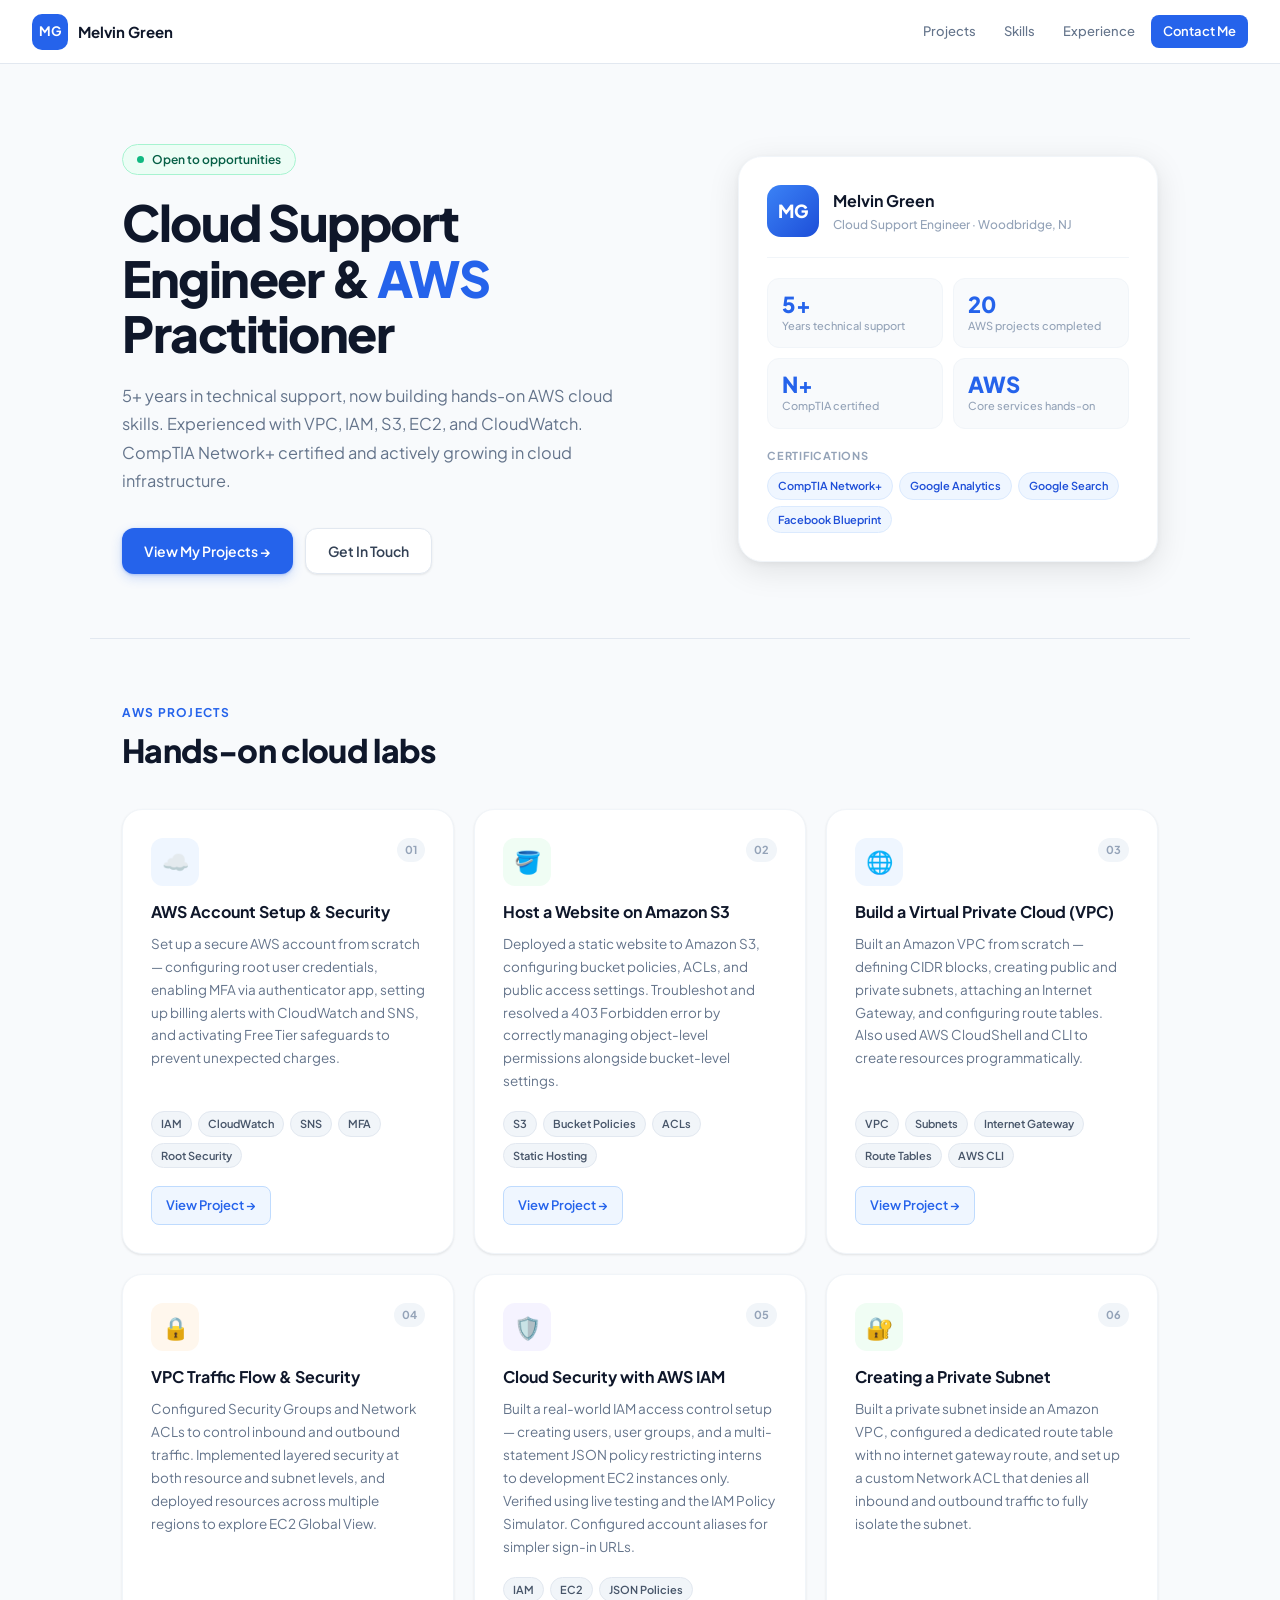
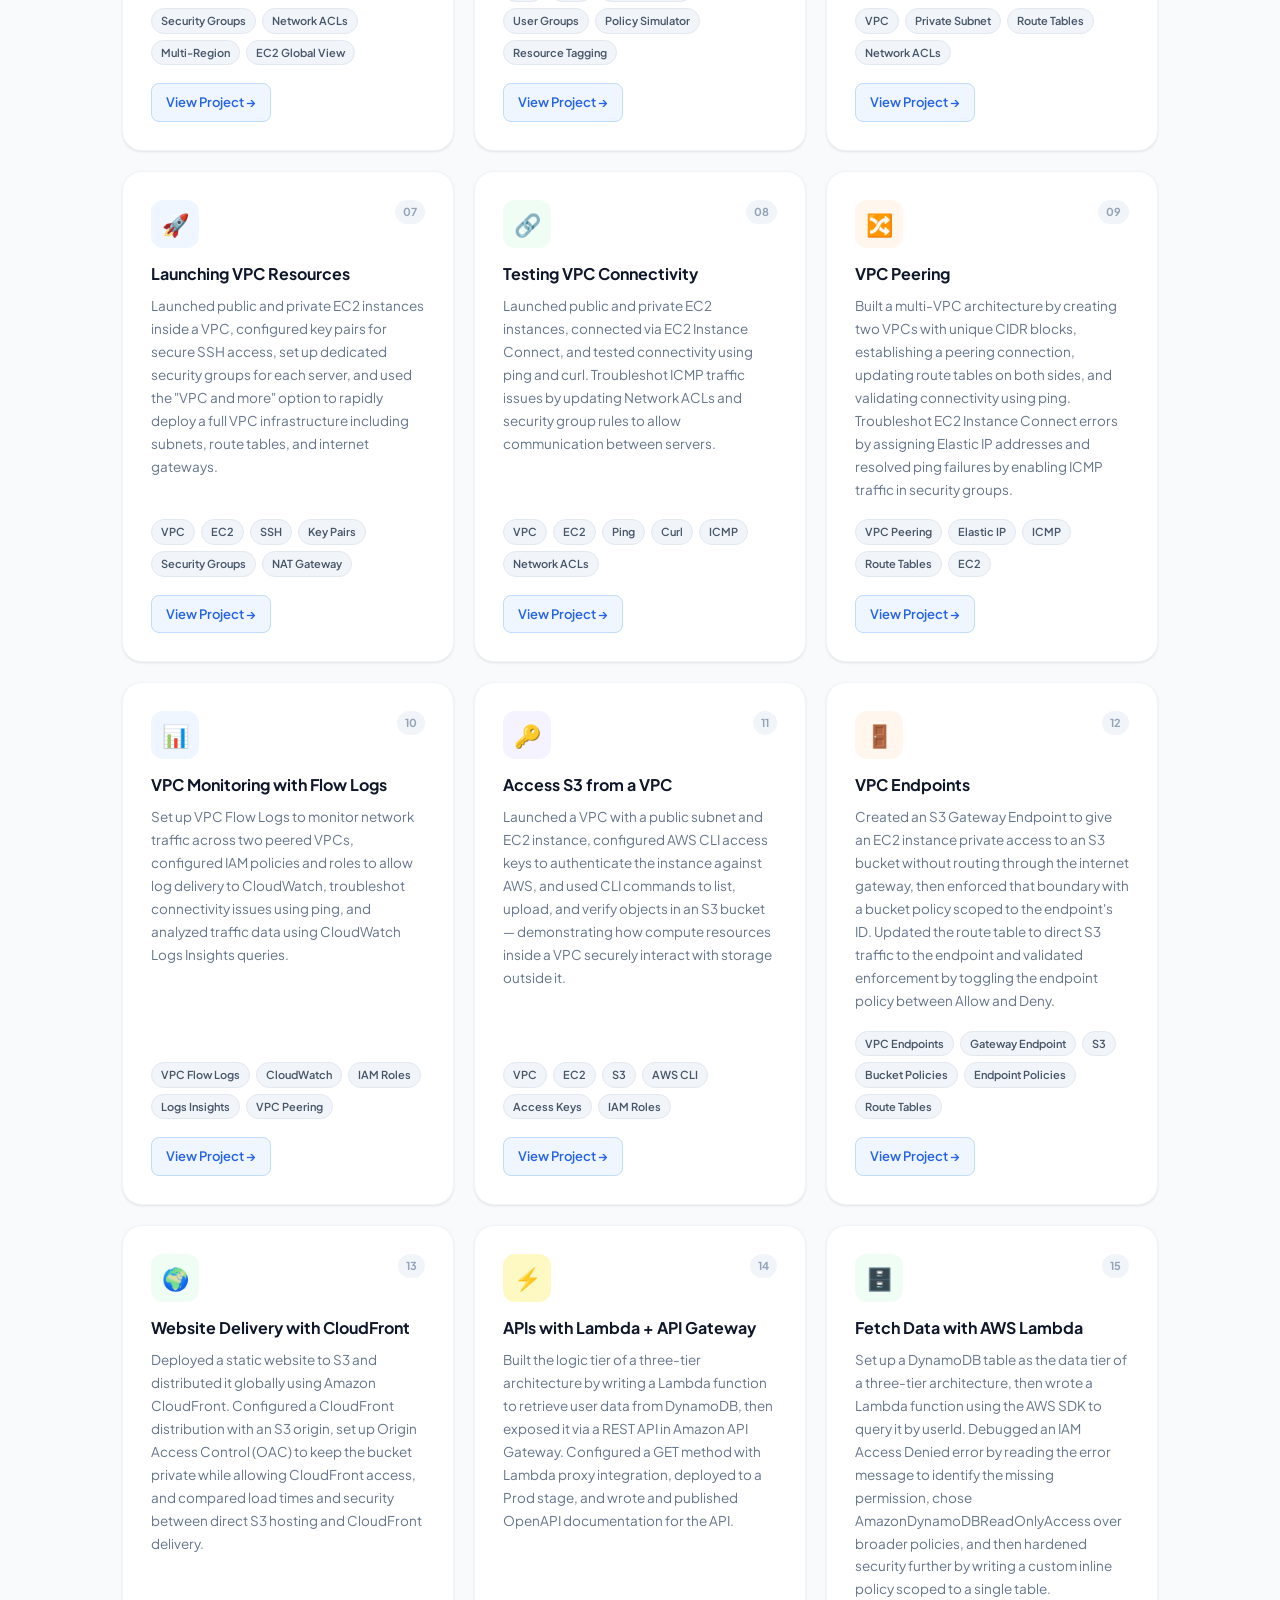
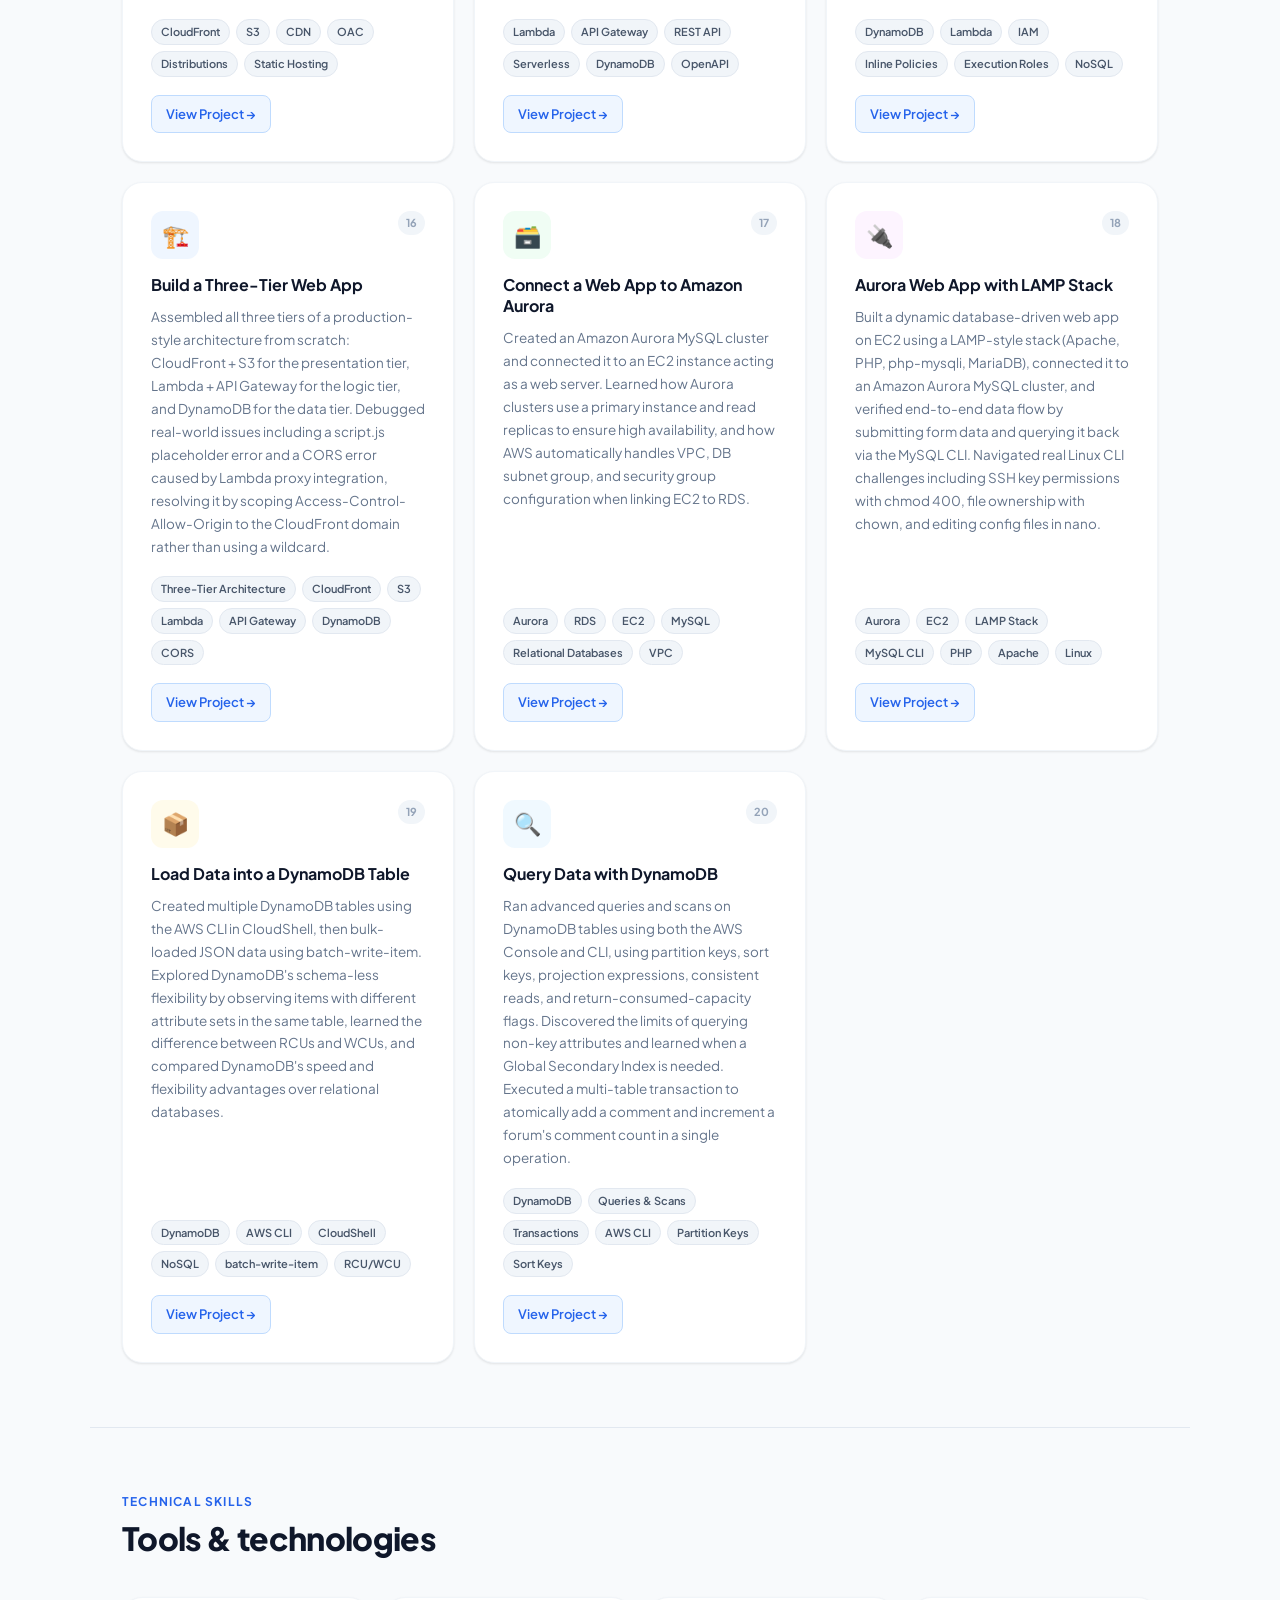
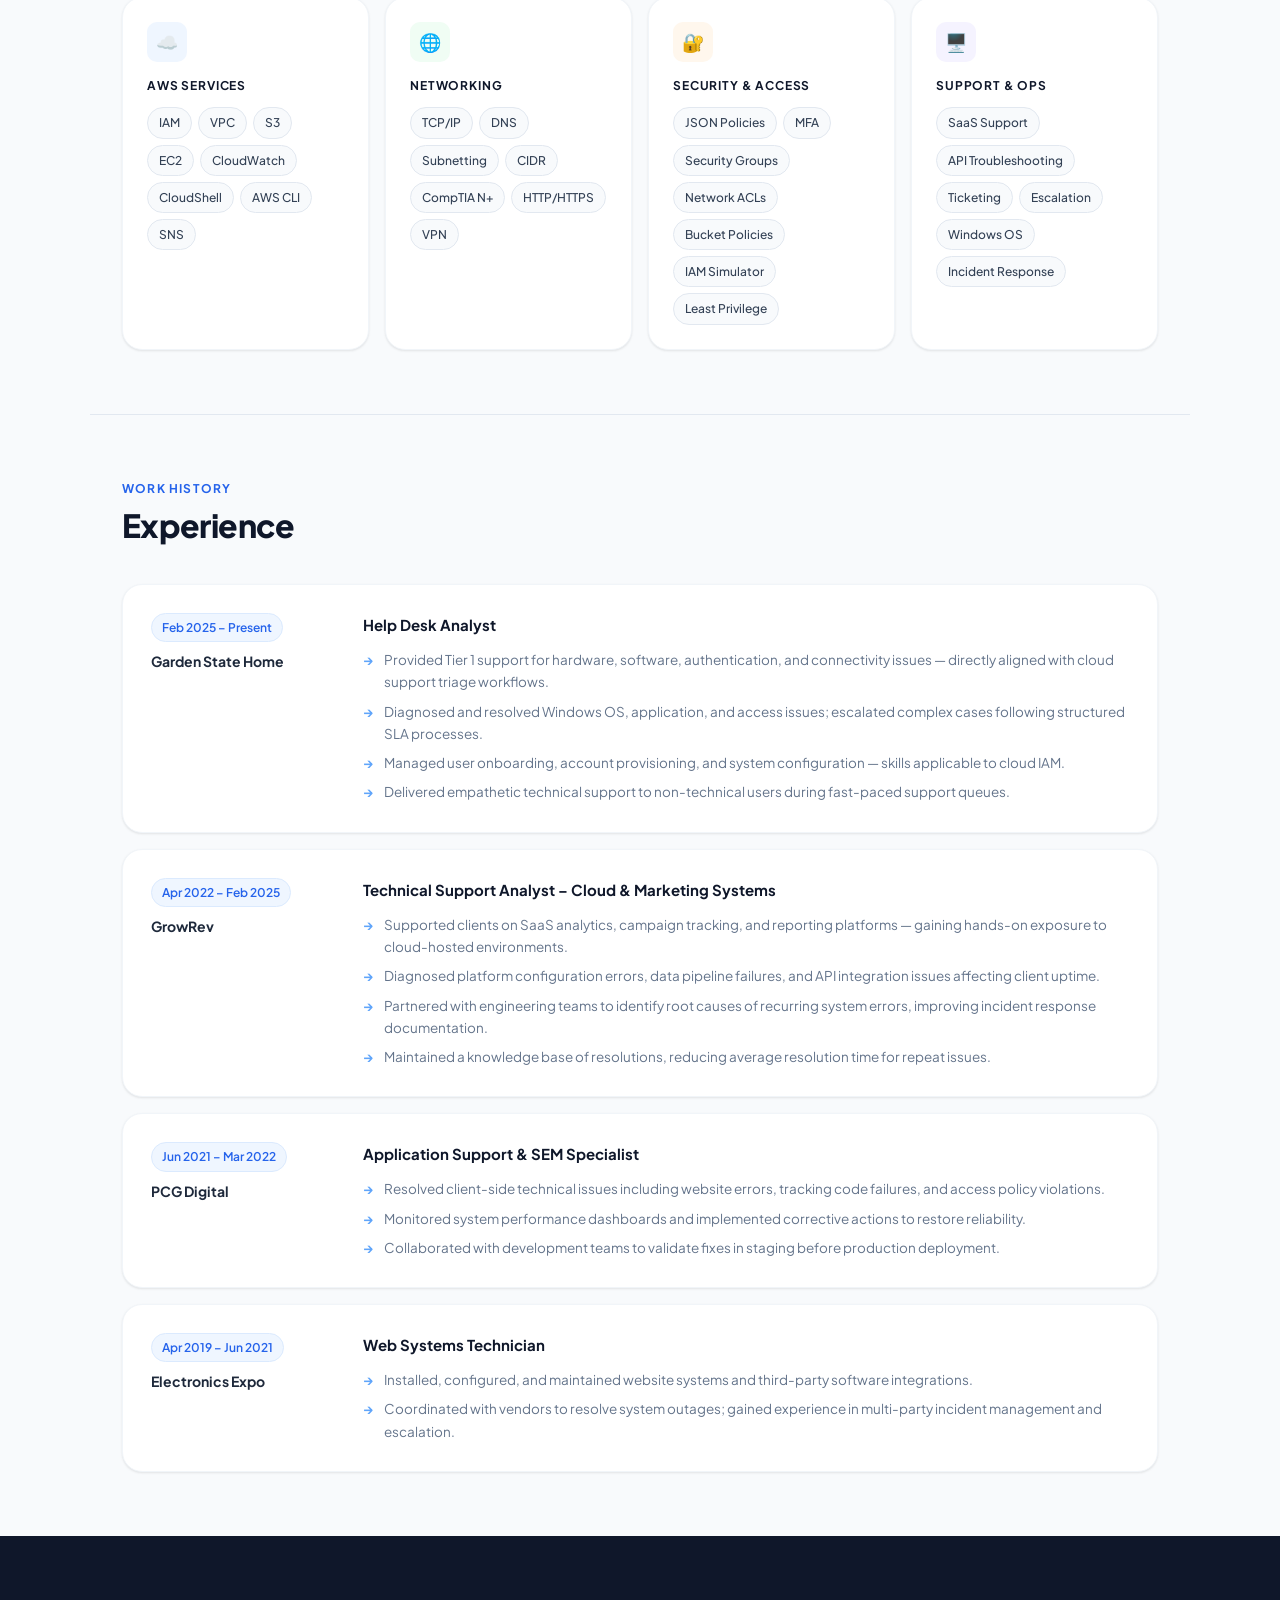
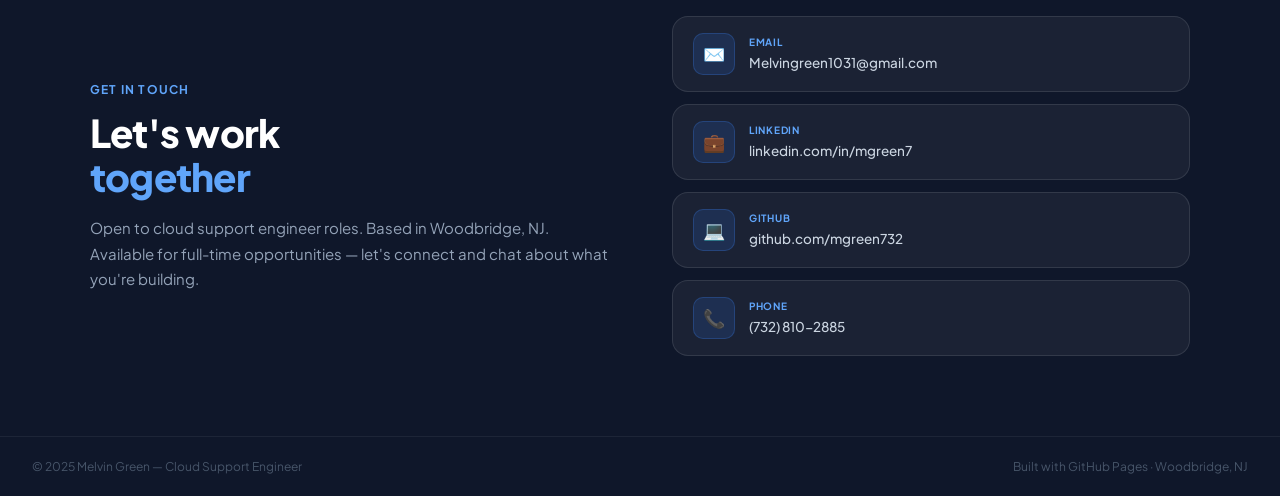
==== commit 19fad958: "Update index.html" ====
--- a/index.html
+++ b/index.html
@@ -3,7 +3,7 @@
 <head>
 <meta charset="UTF-8">
 <meta name="viewport" content="width=device-width, initial-scale=1.0">
-<title>Projects — Melvin Green | Cloud Support Engineer</title>
+<title>Melvin Green — Cloud Support Engineer</title>
 <link rel="preconnect" href="https://fonts.googleapis.com">
 <link href="https://fonts.googleapis.com/css2?family=Plus+Jakarta+Sans:wght@300;400;500;600;700;800&display=swap" rel="stylesheet">
 <style>
@@ -34,7 +34,6 @@
   html { scroll-behavior: smooth; }
   body { font-family: 'Plus Jakarta Sans', sans-serif; background: var(--gray-50); color: var(--gray-800); font-size: 16px; line-height: 1.6; }
 
-  /* ── NAV (identical to index) ── */
   nav {
     background: rgba(255,255,255,0.9);
     backdrop-filter: blur(12px);
@@ -43,945 +42,585 @@
     padding: 0 2rem; height: 64px;
     display: flex; align-items: center; justify-content: space-between;
   }
-  .nav-brand { display: flex; align-items: center; gap: 10px; text-decoration: none; }
+  .nav-brand { display: flex; align-items: center; gap: 10px; }
   .nav-avatar { width: 36px; height: 36px; background: var(--blue-600); border-radius: 10px; display: flex; align-items: center; justify-content: center; font-size: 13px; font-weight: 700; color: #fff; }
   .nav-name { font-size: 15px; font-weight: 700; color: var(--gray-900); }
   .nav-links { display: flex; align-items: center; gap: 4px; }
   .nav-links a { font-size: 13px; font-weight: 500; color: var(--gray-500); text-decoration: none; padding: 6px 12px; border-radius: 8px; transition: all 0.15s; }
   .nav-links a:hover { color: var(--gray-900); background: var(--gray-100); }
-  .nav-links a.active { color: var(--blue-600); background: var(--blue-50); }
   .nav-cta { background: var(--blue-600) !important; color: #fff !important; font-weight: 600 !important; }
   .nav-cta:hover { background: var(--blue-700) !important; }
 
-  /* ── PAGE HEADER ── */
-  .page-header {
-    max-width: 1100px; margin: 0 auto; padding: 56px 2rem 48px;
-    display: flex; align-items: flex-end; justify-content: space-between; gap: 2rem; flex-wrap: wrap;
-  }
-  .page-header-left {}
+  .hero { max-width: 1100px; margin: 0 auto; padding: 80px 2rem 64px; display: grid; grid-template-columns: 1fr 420px; gap: 3rem; align-items: center; }
+  .hero-available { display: inline-flex; align-items: center; gap: 8px; background: #ECFDF5; color: #065F46; font-size: 12px; font-weight: 600; padding: 5px 14px; border-radius: 99px; margin-bottom: 20px; border: 1px solid #A7F3D0; }
+  .hero-available::before { content: ''; width: 7px; height: 7px; border-radius: 50%; background: #10B981; animation: pulse 2s infinite; }
+  @keyframes pulse { 0%,100% { opacity:1; } 50% { opacity:0.4; } }
+  .hero h1 { font-size: clamp(2.1rem, 4.5vw, 3.1rem); font-weight: 800; line-height: 1.12; letter-spacing: -0.03em; color: var(--gray-900); margin-bottom: 20px; }
+  .hero h1 .hi { color: var(--blue-600); }
+  .hero-sub { font-size: 1.02rem; color: var(--gray-500); line-height: 1.75; margin-bottom: 32px; max-width: 500px; }
+  .hero-actions { display: flex; gap: 12px; flex-wrap: wrap; }
+  .btn { display: inline-flex; align-items: center; gap: 7px; font-size: 14px; font-weight: 600; padding: 11px 22px; border-radius: 12px; text-decoration: none; transition: all 0.2s; border: none; cursor: pointer; font-family: inherit; }
+  .btn-primary { background: var(--blue-600); color: #fff; box-shadow: 0 1px 3px rgba(37,99,235,0.3), 0 4px 12px rgba(37,99,235,0.2); }
+  .btn-primary:hover { background: var(--blue-700); transform: translateY(-1px); box-shadow: 0 2px 6px rgba(37,99,235,0.4), 0 8px 20px rgba(37,99,235,0.25); }
+  .btn-ghost { background: var(--white); color: var(--gray-700); border: 1.5px solid var(--gray-200); box-shadow: var(--shadow-sm); }
+  .btn-ghost:hover { border-color: var(--gray-300); transform: translateY(-1px); }
+
+  .hero-card { background: var(--white); border-radius: 24px; padding: 28px; box-shadow: var(--shadow-lg); border: 1px solid var(--gray-100); }
+  .hc-header { display: flex; align-items: center; gap: 14px; margin-bottom: 20px; padding-bottom: 20px; border-bottom: 1px solid var(--gray-100); }
+  .hc-avatar { width: 52px; height: 52px; background: linear-gradient(135deg, var(--blue-500), var(--blue-700)); border-radius: 14px; display: flex; align-items: center; justify-content: center; font-size: 18px; font-weight: 800; color: #fff; flex-shrink: 0; }
+  .hc-name { font-size: 16px; font-weight: 700; color: var(--gray-900); }
+  .hc-role { font-size: 12px; color: var(--gray-400); font-weight: 500; margin-top: 2px; }
+  .stats-grid { display: grid; grid-template-columns: 1fr 1fr; gap: 10px; margin-bottom: 18px; }
+  .stat-box { background: var(--gray-50); border-radius: 12px; padding: 14px; border: 1px solid var(--gray-100); }
+  .stat-num { font-size: 22px; font-weight: 800; color: var(--blue-600); line-height: 1; margin-bottom: 4px; }
+  .stat-lbl { font-size: 11px; color: var(--gray-400); font-weight: 500; line-height: 1.3; }
+  .cert-lbl { font-size: 11px; font-weight: 700; color: var(--gray-400); text-transform: uppercase; letter-spacing: 0.07em; margin-bottom: 8px; }
+  .cert-tags { display: flex; flex-wrap: wrap; gap: 6px; }
+  .cert-tag { font-size: 11px; font-weight: 600; padding: 4px 10px; border-radius: 99px; background: var(--blue-50); color: var(--blue-700); border: 1px solid var(--blue-100); }
+
+  .section { max-width: 1100px; margin: 0 auto; padding: 64px 2rem; }
   .eyebrow { font-size: 12px; font-weight: 700; color: var(--blue-600); text-transform: uppercase; letter-spacing: 0.1em; margin-bottom: 8px; }
-  .page-title { font-size: clamp(2rem, 4vw, 2.8rem); font-weight: 800; color: var(--gray-900); letter-spacing: -0.03em; line-height: 1.1; margin-bottom: 12px; }
-  .page-sub { font-size: 15px; color: var(--gray-500); max-width: 520px; line-height: 1.7; }
-  .back-btn { display: inline-flex; align-items: center; gap: 7px; font-size: 13px; font-weight: 600; color: var(--gray-600); text-decoration: none; padding: 9px 18px; border-radius: 10px; border: 1.5px solid var(--gray-200); background: var(--white); box-shadow: var(--shadow-sm); transition: all 0.15s; white-space: nowrap; }
-  .back-btn:hover { border-color: var(--gray-300); transform: translateY(-1px); }
-
-  /* ── PROJECT SIDEBAR + VIEWER LAYOUT ── */
-  .projects-layout {
-    max-width: 1100px; margin: 0 auto; padding: 0 2rem 80px;
-    display: grid; grid-template-columns: 280px 1fr; gap: 24px; align-items: start;
-  }
-
-  /* ── SIDEBAR ── */
-  .sidebar { position: sticky; top: 80px; display: flex; flex-direction: column; gap: 10px; }
-  .sidebar-label { font-size: 11px; font-weight: 700; color: var(--gray-400); text-transform: uppercase; letter-spacing: 0.08em; padding: 0 4px; margin-bottom: 4px; }
-
-  .proj-btn {
-    display: flex; align-items: center; gap: 12px;
-    background: var(--white); border: 1.5px solid var(--gray-200);
-    border-radius: 14px; padding: 14px 16px; cursor: pointer;
-    transition: all 0.2s; text-align: left; font-family: inherit;
-    box-shadow: var(--shadow-sm); position: relative; overflow: hidden;
-  }
-  .proj-btn::before {
-    content: ''; position: absolute; left: 0; top: 0; bottom: 0; width: 3px;
-    background: var(--blue-600); border-radius: 0 2px 2px 0;
-    transform: scaleX(0); transform-origin: left; transition: transform 0.2s;
-  }
-  .proj-btn:hover { border-color: var(--blue-200); box-shadow: var(--shadow-md); transform: translateX(2px); }
-  .proj-btn:hover::before { transform: scaleX(1); }
-  .proj-btn.active { border-color: var(--blue-400); background: var(--blue-50); box-shadow: 0 0 0 3px rgba(37,99,235,0.08); }
-  .proj-btn.active::before { transform: scaleX(1); }
-
-  .proj-btn-icon { width: 38px; height: 38px; border-radius: 10px; display: flex; align-items: center; justify-content: center; font-size: 18px; flex-shrink: 0; }
-  .proj-btn-text { flex: 1; min-width: 0; }
-  .proj-btn-num { font-size: 10px; font-weight: 700; color: var(--gray-400); margin-bottom: 1px; }
-  .proj-btn-title { font-size: 13px; font-weight: 700; color: var(--gray-800); line-height: 1.3; }
-  .proj-btn.active .proj-btn-title { color: var(--blue-700); }
-  .proj-btn-arrow { font-size: 12px; color: var(--gray-400); flex-shrink: 0; transition: transform 0.2s; }
-  .proj-btn.active .proj-btn-arrow { color: var(--blue-500); transform: translateX(2px); }
-
-  /* ── MAIN VIEWER PANEL ── */
-  .viewer-panel {
-    background: var(--white); border-radius: 24px;
-    border: 1px solid var(--gray-100); box-shadow: var(--shadow-lg);
-    overflow: hidden; min-height: 700px;
-    display: flex; flex-direction: column;
-  }
-
-  /* Project detail views — all hidden by default */
-  .project-view { display: none; flex-direction: column; flex: 1; animation: fadeIn 0.3s ease; }
-  .project-view.visible { display: flex; }
-  @keyframes fadeIn { from { opacity:0; transform: translateY(8px); } to { opacity:1; transform: translateY(0); } }
-
-  .pv-header { padding: 28px 32px 24px; border-bottom: 1px solid var(--gray-100); }
-  .pv-top { display: flex; align-items: center; gap: 16px; margin-bottom: 16px; }
-  .pv-icon { width: 52px; height: 52px; border-radius: 14px; display: flex; align-items: center; justify-content: center; font-size: 24px; flex-shrink: 0; }
-  .pv-meta {}
-  .pv-num { font-size: 11px; font-weight: 700; color: var(--blue-600); text-transform: uppercase; letter-spacing: 0.08em; margin-bottom: 3px; }
-  .pv-title { font-size: 1.4rem; font-weight: 800; color: var(--gray-900); letter-spacing: -0.02em; line-height: 1.2; }
-  .pv-desc { font-size: 14px; color: var(--gray-500); line-height: 1.75; margin-bottom: 16px; max-width: 680px; }
-  .pv-tags { display: flex; flex-wrap: wrap; gap: 6px; }
+  .sec-title { font-size: 2rem; font-weight: 800; color: var(--gray-900); letter-spacing: -0.02em; line-height: 1.2; margin-bottom: 40px; }
+  .divider { border: none; border-top: 1px solid var(--gray-200); max-width: 1100px; margin: 0 auto; }
+
+  .projects-grid { display: grid; grid-template-columns: repeat(auto-fit, minmax(310px, 1fr)); gap: 20px; }
+  .project-card { background: var(--white); border-radius: 20px; padding: 28px; border: 1px solid var(--gray-100); box-shadow: var(--shadow-sm); transition: all 0.25s; display: flex; flex-direction: column; }
+  .project-card:hover { box-shadow: var(--shadow-md); transform: translateY(-3px); border-color: var(--blue-100); }
+  .pc-top { display: flex; align-items: flex-start; justify-content: space-between; margin-bottom: 16px; }
+  .pc-icon { width: 48px; height: 48px; border-radius: 12px; display: flex; align-items: center; justify-content: center; font-size: 22px; flex-shrink: 0; }
+  .pc-num { font-size: 11px; font-weight: 700; color: var(--gray-400); background: var(--gray-100); padding: 3px 8px; border-radius: 99px; }
+  .project-card h3 { font-size: 16px; font-weight: 700; color: var(--gray-900); margin-bottom: 10px; line-height: 1.3; }
+  .project-card p { font-size: 13.5px; color: var(--gray-500); line-height: 1.7; flex: 1; margin-bottom: 18px; }
+  .p-tags { display: flex; flex-wrap: wrap; gap: 6px; margin-bottom: 18px; }
   .tag { font-size: 11px; font-weight: 600; padding: 3px 9px; border-radius: 99px; background: var(--gray-100); color: var(--gray-600); border: 1px solid var(--gray-200); }
-
-  /* PDF viewer */
-  .pv-pdf-wrap {
-    flex: 1; display: flex; flex-direction: column;
-    background: var(--gray-100); position: relative;
-  }
-  .pv-pdf-toolbar {
-    display: flex; align-items: center; justify-content: space-between;
-    padding: 10px 20px; background: var(--white); border-bottom: 1px solid var(--gray-200);
-    gap: 12px; flex-wrap: wrap;
-  }
-  .pv-pdf-filename { font-size: 12px; font-weight: 600; color: var(--gray-500); display: flex; align-items: center; gap: 6px; }
-  .pv-pdf-filename span { font-size: 16px; }
-  .pv-pdf-actions { display: flex; gap: 8px; }
-  .pdf-action-btn {
-    display: inline-flex; align-items: center; gap: 5px; font-size: 12px; font-weight: 600;
-    padding: 6px 14px; border-radius: 8px; text-decoration: none; transition: all 0.15s;
-    font-family: inherit; cursor: pointer; border: none;
-  }
-  .btn-download { background: var(--blue-600); color: #fff; }
-  .btn-download:hover { background: var(--blue-700); }
-  .btn-open { background: var(--gray-100); color: var(--gray-700); border: 1.5px solid var(--gray-200); }
-  .btn-open:hover { background: var(--gray-200); }
-
-  .pdf-embed-wrap { flex: 1; position: relative; min-height: 560px; }
-  .pdf-embed-wrap iframe {
-    position: absolute; inset: 0; width: 100%; height: 100%;
-    border: none; display: block;
-  }
-
-  /* Fallback for browsers that block embedded PDFs */
-  .pdf-fallback {
-    display: none; flex-direction: column; align-items: center; justify-content: center;
-    text-align: center; padding: 60px 40px; gap: 16px; height: 100%;
-  }
-  .pdf-fallback-icon { font-size: 48px; margin-bottom: 8px; }
-  .pdf-fallback h4 { font-size: 16px; font-weight: 700; color: var(--gray-800); }
-  .pdf-fallback p { font-size: 13px; color: var(--gray-500); max-width: 300px; line-height: 1.6; }
-
-  /* ── FOOTER ── */
+  .p-link { display: inline-flex; align-items: center; gap: 6px; font-size: 13px; font-weight: 600; color: var(--blue-600); text-decoration: none; padding: 8px 14px; border-radius: 8px; border: 1.5px solid var(--blue-200); background: var(--blue-50); transition: all 0.15s; margin-top: auto; width: fit-content; }
+  .p-link:hover { background: var(--blue-100); border-color: var(--blue-300); }
+
+  .skills-grid { display: grid; grid-template-columns: repeat(auto-fit, minmax(220px, 1fr)); gap: 16px; }
+  .sg-card { background: var(--white); border-radius: 20px; padding: 24px; border: 1px solid var(--gray-100); box-shadow: var(--shadow-sm); }
+  .sg-icon { width: 40px; height: 40px; border-radius: 10px; display: flex; align-items: center; justify-content: center; font-size: 18px; margin-bottom: 14px; }
+  .sg-title { font-size: 12px; font-weight: 700; color: var(--gray-900); text-transform: uppercase; letter-spacing: 0.07em; margin-bottom: 12px; }
+  .chips { display: flex; flex-wrap: wrap; gap: 6px; }
+  .chip { font-size: 12px; font-weight: 500; padding: 5px 11px; border-radius: 99px; background: var(--gray-50); color: var(--gray-700); border: 1px solid var(--gray-200); }
+
+  .exp-list { display: flex; flex-direction: column; gap: 16px; }
+  .exp-card { background: var(--white); border-radius: 20px; padding: 28px; border: 1px solid var(--gray-100); box-shadow: var(--shadow-sm); display: grid; grid-template-columns: 180px 1fr; gap: 2rem; transition: box-shadow 0.2s; }
+  .exp-card:hover { box-shadow: var(--shadow-md); }
+  .exp-date { font-size: 12px; font-weight: 600; color: var(--blue-600); background: var(--blue-50); border: 1px solid var(--blue-100); padding: 4px 10px; border-radius: 99px; display: inline-block; margin-bottom: 8px; white-space: nowrap; }
+  .exp-company { font-size: 14px; font-weight: 700; color: var(--gray-800); }
+  .exp-title { font-size: 15px; font-weight: 700; color: var(--gray-900); margin-bottom: 12px; }
+  .exp-bullets { list-style: none; display: flex; flex-direction: column; gap: 7px; }
+  .exp-bullets li { font-size: 13.5px; color: var(--gray-500); line-height: 1.65; display: flex; gap: 10px; }
+  .exp-bullets li::before { content: '→'; color: var(--blue-400); flex-shrink: 0; font-weight: 700; }
+
+  .contact-wrap { background: var(--gray-900); padding: 80px 2rem; }
+  .contact-inner { max-width: 1100px; margin: 0 auto; display: grid; grid-template-columns: 1fr 1fr; gap: 4rem; align-items: center; }
+  .c-eyebrow { font-size: 12px; font-weight: 700; color: var(--blue-400); text-transform: uppercase; letter-spacing: 0.1em; margin-bottom: 12px; }
+  .c-heading { font-size: 2.4rem; font-weight: 800; color: #fff; line-height: 1.15; letter-spacing: -0.02em; margin-bottom: 16px; }
+  .c-heading span { color: var(--blue-400); }
+  .c-sub { font-size: 15px; color: #94A3B8; line-height: 1.7; }
+  .c-cards { display: flex; flex-direction: column; gap: 12px; }
+  .c-card { background: rgba(255,255,255,0.05); border: 1px solid rgba(255,255,255,0.1); border-radius: 16px; padding: 16px 20px; display: flex; align-items: center; gap: 14px; text-decoration: none; transition: all 0.2s; }
+  .c-card:hover { background: rgba(255,255,255,0.09); border-color: rgba(59,130,246,0.5); transform: translateX(4px); }
+  .c-icon { width: 42px; height: 42px; background: rgba(59,130,246,0.15); border-radius: 10px; display: flex; align-items: center; justify-content: center; font-size: 18px; flex-shrink: 0; border: 1px solid rgba(59,130,246,0.25); }
+  .c-lbl { font-size: 10px; font-weight: 700; color: var(--blue-400); text-transform: uppercase; letter-spacing: 0.07em; margin-bottom: 2px; }
+  .c-val { font-size: 13.5px; font-weight: 500; color: #CBD5E1; }
+
   footer { background: var(--gray-900); border-top: 1px solid rgba(255,255,255,0.06); padding: 20px 2rem; display: flex; justify-content: space-between; align-items: center; }
   footer p { font-size: 12px; color: #475569; }
 
-  /* ── RESPONSIVE ── */
-  @media (max-width: 820px) {
+  @keyframes fadeUp { from { opacity:0; transform:translateY(20px); } to { opacity:1; transform:translateY(0); } }
+  .hero-text > * { animation: fadeUp 0.55s ease both; }
+  .hero-text > *:nth-child(1) { animation-delay: 0.05s; }
+  .hero-text > *:nth-child(2) { animation-delay: 0.15s; }
+  .hero-text > *:nth-child(3) { animation-delay: 0.25s; }
+  .hero-text > *:nth-child(4) { animation-delay: 0.35s; }
+  .hero-card { animation: fadeUp 0.55s ease 0.2s both; }
+
+  @media (max-width: 768px) {
     nav { padding: 0 1rem; }
     .nav-links a:not(.nav-cta) { display: none; }
-    .page-header { padding: 40px 1.25rem 32px; }
-    .projects-layout { grid-template-columns: 1fr; padding: 0 1.25rem 64px; }
-    .sidebar { position: static; flex-direction: row; flex-wrap: wrap; }
-    .proj-btn { flex: 1 1 140px; }
-    .pv-header { padding: 20px 20px 16px; }
-    .pv-pdf-toolbar { padding: 8px 12px; }
+    .hero { grid-template-columns: 1fr; padding: 40px 1.25rem 48px; gap: 2rem; }
+    .section { padding: 48px 1.25rem; }
+    .exp-card { grid-template-columns: 1fr; gap: 1rem; }
+    .contact-inner { grid-template-columns: 1fr; gap: 2.5rem; }
+    .contact-wrap { padding: 56px 1.25rem; }
     footer { flex-direction: column; gap: 6px; text-align: center; }
   }
 </style>
 </head>
 <body>
 
-<!-- NAV -->
 <nav>
-  <a href="index.html" class="nav-brand">
+  <div class="nav-brand">
     <div class="nav-avatar">MG</div>
     <span class="nav-name">Melvin Green</span>
-  </a>
+  </div>
   <div class="nav-links">
-    <a href="index.html">Home</a>
-    <a href="index.html#skills">Skills</a>
-    <a href="index.html#experience">Experience</a>
-    <a href="projects.html" class="active">Projects</a>
-    <a href="index.html#contact" class="nav-cta">Contact Me</a>
+    <a href="projects.html">Projects</a>
+    <a href="#skills">Skills</a>
+    <a href="#experience">Experience</a>
+    <a href="#contact" class="nav-cta">Contact Me</a>
   </div>
 </nav>
 
-<!-- PAGE HEADER -->
-<div class="page-header">
-  <div class="page-header-left">
-    <div class="eyebrow">AWS Projects</div>
-    <h1 class="page-title">Hands-on cloud labs</h1>
-    <p class="page-sub">Nineteen real AWS projects built from scratch. Click any project to read the full write-up with embedded documentation.</p>
-  </div>
-  <a href="index.html" class="back-btn">← Back to Portfolio</a>
+<div class="hero">
+  <div class="hero-text">
+    <div class="hero-available">Open to opportunities</div>
+    <h1>Cloud Support<br>Engineer &amp; <span class="hi">AWS</span><br>Practitioner</h1>
+    <p class="hero-sub">5+ years in technical support, now building hands-on AWS cloud skills. Experienced with VPC, IAM, S3, EC2, and CloudWatch. CompTIA Network+ certified and actively growing in cloud infrastructure.</p>
+    <div class="hero-actions">
+      <a href="projects.html" class="btn btn-primary">View My Projects →</a>
+      <a href="mailto:Melvingreen1031@gmail.com" class="btn btn-ghost">Get In Touch</a>
+    </div>
+  </div>
+
+  <div class="hero-card">
+    <div class="hc-header">
+      <div class="hc-avatar">MG</div>
+      <div>
+        <div class="hc-name">Melvin Green</div>
+        <div class="hc-role">Cloud Support Engineer · Woodbridge, NJ</div>
+      </div>
+    </div>
+    <div class="stats-grid">
+      <div class="stat-box"><div class="stat-num">5+</div><div class="stat-lbl">Years technical support</div></div>
+      <div class="stat-box"><div class="stat-num">20</div><div class="stat-lbl">AWS projects completed</div></div>
+      <div class="stat-box"><div class="stat-num">N+</div><div class="stat-lbl">CompTIA certified</div></div>
+      <div class="stat-box"><div class="stat-num">AWS</div><div class="stat-lbl">Core services hands-on</div></div>
+    </div>
+    <div class="cert-lbl">Certifications</div>
+    <div class="cert-tags">
+      <span class="cert-tag">CompTIA Network+</span>
+      <span class="cert-tag">Google Analytics</span>
+      <span class="cert-tag">Google Search</span>
+      <span class="cert-tag">Facebook Blueprint</span>
+    </div>
+  </div>
 </div>
 
-<!-- MAIN LAYOUT -->
-<div class="projects-layout">
-
-  <!-- SIDEBAR -->
-  <aside class="sidebar">
-    <div class="sidebar-label">All Projects</div>
-
-    <button class="proj-btn active" onclick="showProject('p1', this)">
-      <div class="proj-btn-icon" style="background:#EFF6FF;">☁️</div>
-      <div class="proj-btn-text">
-        <div class="proj-btn-num">01</div>
-        <div class="proj-btn-title">AWS Account Setup &amp; Security</div>
-      </div>
-      <span class="proj-btn-arrow">›</span>
-    </button>
-
-    <button class="proj-btn" onclick="showProject('p2', this)">
-      <div class="proj-btn-icon" style="background:#F0FDF4;">🪣</div>
-      <div class="proj-btn-text">
-        <div class="proj-btn-num">02</div>
-        <div class="proj-btn-title">Host a Website on Amazon S3</div>
-      </div>
-      <span class="proj-btn-arrow">›</span>
-    </button>
-
-    <button class="proj-btn" onclick="showProject('p3', this)">
-      <div class="proj-btn-icon" style="background:#EFF6FF;">🌐</div>
-      <div class="proj-btn-text">
-        <div class="proj-btn-num">03</div>
-        <div class="proj-btn-title">Build a Virtual Private Cloud</div>
-      </div>
-      <span class="proj-btn-arrow">›</span>
-    </button>
-
-    <button class="proj-btn" onclick="showProject('p4', this)">
-      <div class="proj-btn-icon" style="background:#FFF7ED;">🔒</div>
-      <div class="proj-btn-text">
-        <div class="proj-btn-num">04</div>
-        <div class="proj-btn-title">VPC Traffic Flow &amp; Security</div>
-      </div>
-      <span class="proj-btn-arrow">›</span>
-    </button>
-
-    <button class="proj-btn" onclick="showProject('p5', this)">
-      <div class="proj-btn-icon" style="background:#F5F3FF;">🛡️</div>
-      <div class="proj-btn-text">
-        <div class="proj-btn-num">05</div>
-        <div class="proj-btn-title">Cloud Security with AWS IAM</div>
-      </div>
-      <span class="proj-btn-arrow">›</span>
-    </button>
-
-    <button class="proj-btn" onclick="showProject('p6', this)">
-      <div class="proj-btn-icon" style="background:#F0FDF4;">🔐</div>
-      <div class="proj-btn-text">
-        <div class="proj-btn-num">06</div>
-        <div class="proj-btn-title">Creating a Private Subnet</div>
-      </div>
-      <span class="proj-btn-arrow">›</span>
-    </button>
-
-    <button class="proj-btn" onclick="showProject('p7', this)">
-      <div class="proj-btn-icon" style="background:#EFF6FF;">🚀</div>
-      <div class="proj-btn-text">
-        <div class="proj-btn-num">07</div>
-        <div class="proj-btn-title">Launching VPC Resources</div>
-      </div>
-      <span class="proj-btn-arrow">›</span>
-    </button>
-
-    <button class="proj-btn" onclick="showProject('p8', this)">
-      <div class="proj-btn-icon" style="background:#F0FDF4;">🔗</div>
-      <div class="proj-btn-text">
-        <div class="proj-btn-num">08</div>
-        <div class="proj-btn-title">Testing VPC Connectivity</div>
-      </div>
-      <span class="proj-btn-arrow">›</span>
-    </button>
-
-    <button class="proj-btn" onclick="showProject('p9', this)">
-      <div class="proj-btn-icon" style="background:#FFF7ED;">🔀</div>
-      <div class="proj-btn-text">
-        <div class="proj-btn-num">09</div>
-        <div class="proj-btn-title">VPC Peering</div>
-      </div>
-      <span class="proj-btn-arrow">›</span>
-    </button>
-
-    <button class="proj-btn" onclick="showProject('p10', this)">
-      <div class="proj-btn-icon" style="background:#EFF6FF;">📊</div>
-      <div class="proj-btn-text">
-        <div class="proj-btn-num">10</div>
-        <div class="proj-btn-title">VPC Monitoring with Flow Logs</div>
-      </div>
-      <span class="proj-btn-arrow">›</span>
-    </button>
-
-    <button class="proj-btn" onclick="showProject('p11', this)">
-      <div class="proj-btn-icon" style="background:#F5F3FF;">🔑</div>
-      <div class="proj-btn-text">
-        <div class="proj-btn-num">11</div>
-        <div class="proj-btn-title">Access S3 from a VPC</div>
-      </div>
-      <span class="proj-btn-arrow">›</span>
-    </button>
-
-    <button class="proj-btn" onclick="showProject('p12', this)">
-      <div class="proj-btn-icon" style="background:#FFF7ED;">🚪</div>
-      <div class="proj-btn-text">
-        <div class="proj-btn-num">12</div>
-        <div class="proj-btn-title">VPC Endpoints</div>
-      </div>
-      <span class="proj-btn-arrow">›</span>
-    </button>
-
-    <button class="proj-btn" onclick="showProject('p13', this)">
-      <div class="proj-btn-icon" style="background:#F0FDF4;">🌍</div>
-      <div class="proj-btn-text">
-        <div class="proj-btn-num">13</div>
-        <div class="proj-btn-title">Website Delivery with CloudFront</div>
-      </div>
-      <span class="proj-btn-arrow">›</span>
-    </button>
-
-    <button class="proj-btn" onclick="showProject('p14', this)">
-      <div class="proj-btn-icon" style="background:#FEF9C3;">⚡</div>
-      <div class="proj-btn-text">
-        <div class="proj-btn-num">14</div>
-        <div class="proj-btn-title">APIs with Lambda + API Gateway</div>
-      </div>
-      <span class="proj-btn-arrow">›</span>
-    </button>
-
-    <button class="proj-btn" onclick="showProject('p15', this)">
-      <div class="proj-btn-icon" style="background:#F0FDF4;">🗄️</div>
-      <div class="proj-btn-text">
-        <div class="proj-btn-num">15</div>
-        <div class="proj-btn-title">Fetch Data with AWS Lambda</div>
-      </div>
-      <span class="proj-btn-arrow">›</span>
-    </button>
-
-    <button class="proj-btn" onclick="showProject('p16', this)">
-      <div class="proj-btn-icon" style="background:#EFF6FF;">🏗️</div>
-      <div class="proj-btn-text">
-        <div class="proj-btn-num">16</div>
-        <div class="proj-btn-title">Build a Three-Tier Web App</div>
-      </div>
-      <span class="proj-btn-arrow">›</span>
-    </button>
-
-    <button class="proj-btn" onclick="showProject('p17', this)">
-      <div class="proj-btn-icon" style="background:#F0FDF4;">🗃️</div>
-      <div class="proj-btn-text">
-        <div class="proj-btn-num">17</div>
-        <div class="proj-btn-title">Connect a Web App to Amazon Aurora</div>
-      </div>
-      <span class="proj-btn-arrow">›</span>
-    </button>
-
-    <button class="proj-btn" onclick="showProject('p18', this)">
-      <div class="proj-btn-icon" style="background:#FDF4FF;">🔌</div>
-      <div class="proj-btn-text">
-        <div class="proj-btn-num">18</div>
-        <div class="proj-btn-title">Aurora Web App with LAMP Stack</div>
-      </div>
-      <span class="proj-btn-arrow">›</span>
-    </button>
-
-    <button class="proj-btn" onclick="showProject('p19', this)">
-      <div class="proj-btn-icon" style="background:#FFFBEB;">📦</div>
-      <div class="proj-btn-text">
-        <div class="proj-btn-num">19</div>
-        <div class="proj-btn-title">Load Data into a DynamoDB Table</div>
-      </div>
-      <span class="proj-btn-arrow">›</span>
-    </button>
-  </aside>
-
-  <!-- VIEWER PANEL -->
-  <main class="viewer-panel">
-
-    <!-- PROJECT 1 -->
-    <div class="project-view visible" id="p1">
-      <div class="pv-header">
-        <div class="pv-top">
-          <div class="pv-icon" style="background:#EFF6FF;">☁️</div>
-          <div class="pv-meta">
-            <div class="pv-num">Project 01</div>
-            <div class="pv-title">AWS Account Setup &amp; Security</div>
-          </div>
-        </div>
-        <p class="pv-desc">Set up a secure AWS account from scratch — configuring root user credentials, enabling MFA via authenticator app, setting up billing alerts with CloudWatch and SNS, and activating Free Tier safeguards to prevent unexpected charges.</p>
-        <div class="pv-tags">
-          <span class="tag">IAM</span><span class="tag">CloudWatch</span><span class="tag">SNS</span><span class="tag">MFA</span><span class="tag">Root Security</span>
-        </div>
-      </div>
-      <div class="pv-pdf-wrap">
-        <div class="pv-pdf-toolbar">
-          <div class="pv-pdf-filename"><span>📄</span> Set_Up_an_AWS_Account.pdf</div>
-          <div class="pv-pdf-actions">
-            <a class="pdf-action-btn btn-open" href="projects/Set_Up_an_AWS_Account.pdf" target="_blank">Open in Tab ↗</a>
-            <a class="pdf-action-btn btn-download" href="projects/Set_Up_an_AWS_Account.pdf" download>⬇ Download</a>
-          </div>
-        </div>
-        <div class="pdf-embed-wrap">
-          <iframe src="projects/Set_Up_an_AWS_Account.pdf" title="AWS Account Setup PDF"></iframe>
-        </div>
-      </div>
-    </div>
-
-    <!-- PROJECT 2 -->
-    <div class="project-view" id="p2">
-      <div class="pv-header">
-        <div class="pv-top">
-          <div class="pv-icon" style="background:#F0FDF4;">🪣</div>
-          <div class="pv-meta">
-            <div class="pv-num">Project 02</div>
-            <div class="pv-title">Host a Website on Amazon S3</div>
-          </div>
-        </div>
-        <p class="pv-desc">Deployed a static website to Amazon S3, configuring bucket policies, ACLs, and public access settings. Troubleshot and resolved a 403 Forbidden error by correctly managing object-level permissions alongside bucket-level settings.</p>
-        <div class="pv-tags">
-          <span class="tag">S3</span><span class="tag">Bucket Policies</span><span class="tag">ACLs</span><span class="tag">Static Hosting</span>
-        </div>
-      </div>
-      <div class="pv-pdf-wrap">
-        <div class="pv-pdf-toolbar">
-          <div class="pv-pdf-filename"><span>📄</span> Host_a_Website_on_Amazon_S3.pdf</div>
-          <div class="pv-pdf-actions">
-            <a class="pdf-action-btn btn-open" href="projects/Host_a_Website_on_Amazon_S3.pdf" target="_blank">Open in Tab ↗</a>
-            <a class="pdf-action-btn btn-download" href="projects/Host_a_Website_on_Amazon_S3.pdf" download>⬇ Download</a>
-          </div>
-        </div>
-        <div class="pdf-embed-wrap">
-          <iframe src="projects/Host_a_Website_on_Amazon_S3.pdf" title="S3 Static Website PDF"></iframe>
-        </div>
-      </div>
-    </div>
-
-    <!-- PROJECT 3 -->
-    <div class="project-view" id="p3">
-      <div class="pv-header">
-        <div class="pv-top">
-          <div class="pv-icon" style="background:#EFF6FF;">🌐</div>
-          <div class="pv-meta">
-            <div class="pv-num">Project 03</div>
-            <div class="pv-title">Build a Virtual Private Cloud (VPC)</div>
-          </div>
-        </div>
-        <p class="pv-desc">Built an Amazon VPC from scratch — defining CIDR blocks, creating public and private subnets, attaching an Internet Gateway, and configuring route tables. Also used AWS CloudShell and CLI to create resources programmatically.</p>
-        <div class="pv-tags">
-          <span class="tag">VPC</span><span class="tag">Subnets</span><span class="tag">Internet Gateway</span><span class="tag">Route Tables</span><span class="tag">AWS CLI</span>
-        </div>
-      </div>
-      <div class="pv-pdf-wrap">
-        <div class="pv-pdf-toolbar">
-          <div class="pv-pdf-filename"><span>📄</span> Build_a_Virtual_Private_Cloud__VPC_.pdf</div>
-          <div class="pv-pdf-actions">
-            <a class="pdf-action-btn btn-open" href="projects/Build_a_Virtual_Private_Cloud__VPC_.pdf" target="_blank">Open in Tab ↗</a>
-            <a class="pdf-action-btn btn-download" href="projects/Build_a_Virtual_Private_Cloud__VPC_.pdf" download>⬇ Download</a>
-          </div>
-        </div>
-        <div class="pdf-embed-wrap">
-          <iframe src="projects/Build_a_Virtual_Private_Cloud__VPC_.pdf" title="VPC Build PDF"></iframe>
-        </div>
-      </div>
-    </div>
-
-    <!-- PROJECT 4 -->
-    <div class="project-view" id="p4">
-      <div class="pv-header">
-        <div class="pv-top">
-          <div class="pv-icon" style="background:#FFF7ED;">🔒</div>
-          <div class="pv-meta">
-            <div class="pv-num">Project 04</div>
-            <div class="pv-title">VPC Traffic Flow &amp; Security</div>
-          </div>
-        </div>
-        <p class="pv-desc">Configured Security Groups and Network ACLs to control inbound and outbound traffic. Implemented layered security at both resource and subnet levels, and deployed resources across multiple regions to explore EC2 Global View.</p>
-        <div class="pv-tags">
-          <span class="tag">Security Groups</span><span class="tag">Network ACLs</span><span class="tag">Multi-Region</span><span class="tag">EC2 Global View</span>
-        </div>
-      </div>
-      <div class="pv-pdf-wrap">
-        <div class="pv-pdf-toolbar">
-          <div class="pv-pdf-filename"><span>📄</span> VPC_Traffic_Flow_and_Security.pdf</div>
-          <div class="pv-pdf-actions">
-            <a class="pdf-action-btn btn-open" href="projects/VPC_Traffic_Flow_and_Security.pdf" target="_blank">Open in Tab ↗</a>
-            <a class="pdf-action-btn btn-download" href="projects/VPC_Traffic_Flow_and_Security.pdf" download>⬇ Download</a>
-          </div>
-        </div>
-        <div class="pdf-embed-wrap">
-          <iframe src="projects/VPC_Traffic_Flow_and_Security.pdf" title="VPC Traffic Flow PDF"></iframe>
-        </div>
-      </div>
-    </div>
-
-    <!-- PROJECT 5 -->
-    <div class="project-view" id="p5">
-      <div class="pv-header">
-        <div class="pv-top">
-          <div class="pv-icon" style="background:#F5F3FF;">🛡️</div>
-          <div class="pv-meta">
-            <div class="pv-num">Project 05</div>
-            <div class="pv-title">Cloud Security with AWS IAM</div>
-          </div>
-        </div>
-        <p class="pv-desc">Built a real-world IAM access control setup — creating users, user groups, and a multi-statement JSON policy restricting interns to development EC2 instances only. Verified using live testing and the IAM Policy Simulator.</p>
-        <div class="pv-tags">
-          <span class="tag">IAM</span><span class="tag">EC2</span><span class="tag">JSON Policies</span><span class="tag">User Groups</span><span class="tag">Policy Simulator</span><span class="tag">Resource Tagging</span>
-        </div>
-      </div>
-      <div class="pv-pdf-wrap">
-        <div class="pv-pdf-toolbar">
-          <div class="pv-pdf-filename"><span>📄</span> Cloud_Security_with_AWS_IAM.pdf</div>
-          <div class="pv-pdf-actions">
-            <a class="pdf-action-btn btn-open" href="projects/Cloud_Security_with_AWS_IAM.pdf" target="_blank">Open in Tab ↗</a>
-            <a class="pdf-action-btn btn-download" href="projects/Cloud_Security_with_AWS_IAM.pdf" download>⬇ Download</a>
-          </div>
-        </div>
-        <div class="pdf-embed-wrap">
-          <iframe src="projects/Cloud_Security_with_AWS_IAM.pdf" title="AWS IAM PDF"></iframe>
-        </div>
-      </div>
-    </div>
-
-    <!-- PROJECT 6 -->
-    <div class="project-view" id="p6">
-      <div class="pv-header">
-        <div class="pv-top">
-          <div class="pv-icon" style="background:#F0FDF4;">🔐</div>
-          <div class="pv-meta">
-            <div class="pv-num">Project 06</div>
-            <div class="pv-title">Creating a Private Subnet</div>
-          </div>
-        </div>
-        <p class="pv-desc">Built a private subnet inside an Amazon VPC, configured a dedicated route table with no internet gateway route, and set up a custom Network ACL that denies all inbound and outbound traffic to fully isolate the subnet from the internet.</p>
-        <div class="pv-tags">
-          <span class="tag">VPC</span><span class="tag">Private Subnet</span><span class="tag">Route Tables</span><span class="tag">Network ACLs</span>
-        </div>
-      </div>
-      <div class="pv-pdf-wrap">
-        <div class="pv-pdf-toolbar">
-          <div class="pv-pdf-filename"><span>📄</span> Creating_a_Private_Subnet.pdf</div>
-          <div class="pv-pdf-actions">
-            <a class="pdf-action-btn btn-open" href="projects/Creating_a_Private_Subnet.pdf" target="_blank">Open in Tab ↗</a>
-            <a class="pdf-action-btn btn-download" href="projects/Creating_a_Private_Subnet.pdf" download>⬇ Download</a>
-          </div>
-        </div>
-        <div class="pdf-embed-wrap">
-          <iframe src="projects/Creating_a_Private_Subnet.pdf" title="Creating a Private Subnet PDF"></iframe>
-        </div>
-      </div>
-    </div>
-
-    <!-- PROJECT 7 -->
-    <div class="project-view" id="p7">
-      <div class="pv-header">
-        <div class="pv-top">
-          <div class="pv-icon" style="background:#EFF6FF;">🚀</div>
-          <div class="pv-meta">
-            <div class="pv-num">Project 07</div>
-            <div class="pv-title">Launching VPC Resources</div>
-          </div>
-        </div>
-        <p class="pv-desc">Launched public and private EC2 instances inside a VPC, configured key pairs for secure SSH access, set up dedicated security groups for each server, and used the "VPC and more" option to rapidly deploy a full VPC infrastructure including subnets, route tables, and internet gateways.</p>
-        <div class="pv-tags">
-          <span class="tag">VPC</span><span class="tag">EC2</span><span class="tag">SSH</span><span class="tag">Key Pairs</span><span class="tag">Security Groups</span><span class="tag">NAT Gateway</span>
-        </div>
-      </div>
-      <div class="pv-pdf-wrap">
-        <div class="pv-pdf-toolbar">
-          <div class="pv-pdf-filename"><span>📄</span> Launching_VPC_Resources.pdf</div>
-          <div class="pv-pdf-actions">
-            <a class="pdf-action-btn btn-open" href="projects/Launching_VPC_Resources.pdf" target="_blank">Open in Tab ↗</a>
-            <a class="pdf-action-btn btn-download" href="projects/Launching_VPC_Resources.pdf" download>⬇ Download</a>
-          </div>
-        </div>
-        <div class="pdf-embed-wrap">
-          <iframe src="projects/Launching_VPC_Resources.pdf" title="Launching VPC Resources PDF"></iframe>
-        </div>
-      </div>
-    </div>
-
-    <!-- PROJECT 8 -->
-    <div class="project-view" id="p8">
-      <div class="pv-header">
-        <div class="pv-top">
-          <div class="pv-icon" style="background:#F0FDF4;">🔗</div>
-          <div class="pv-meta">
-            <div class="pv-num">Project 08</div>
-            <div class="pv-title">Testing VPC Connectivity</div>
-          </div>
-        </div>
-        <p class="pv-desc">Launched public and private EC2 instances, connected via EC2 Instance Connect, and tested connectivity using ping and curl. Troubleshot ICMP traffic issues by updating Network ACLs and security group rules to allow communication between servers.</p>
-        <div class="pv-tags">
-          <span class="tag">VPC</span><span class="tag">EC2</span><span class="tag">Ping</span><span class="tag">Curl</span><span class="tag">ICMP</span><span class="tag">Network ACLs</span>
-        </div>
-      </div>
-      <div class="pv-pdf-wrap">
-        <div class="pv-pdf-toolbar">
-          <div class="pv-pdf-filename"><span>📄</span> Testing_vpc_connectivity.pdf</div>
-          <div class="pv-pdf-actions">
-            <a class="pdf-action-btn btn-open" href="projects/Testing_vpc_connectivity.pdf" target="_blank">Open in Tab ↗</a>
-            <a class="pdf-action-btn btn-download" href="projects/Testing_vpc_connectivity.pdf" download>⬇ Download</a>
-          </div>
-        </div>
-        <div class="pdf-embed-wrap">
-          <iframe src="projects/Testing_vpc_connectivity.pdf" title="Testing VPC Connectivity PDF"></iframe>
-        </div>
-      </div>
-    </div>
-
-    <!-- PROJECT 9 -->
-    <div class="project-view" id="p9">
-      <div class="pv-header">
-        <div class="pv-top">
-          <div class="pv-icon" style="background:#FFF7ED;">🔀</div>
-          <div class="pv-meta">
-            <div class="pv-num">Project 09</div>
-            <div class="pv-title">VPC Peering</div>
-          </div>
-        </div>
-        <p class="pv-desc">Built a multi-VPC architecture by creating two VPCs with unique CIDR blocks, establishing a peering connection, updating route tables on both sides, and validating connectivity using ping. Troubleshot EC2 Instance Connect errors by assigning Elastic IP addresses and resolved ping failures by enabling ICMP traffic in security groups.</p>
-        <div class="pv-tags">
-          <span class="tag">VPC Peering</span><span class="tag">Elastic IP</span><span class="tag">ICMP</span><span class="tag">Route Tables</span><span class="tag">EC2</span>
-        </div>
-      </div>
-      <div class="pv-pdf-wrap">
-        <div class="pv-pdf-toolbar">
-          <div class="pv-pdf-filename"><span>📄</span> vpc_peering.pdf</div>
-          <div class="pv-pdf-actions">
-            <a class="pdf-action-btn btn-open" href="projects/vpc_peering.pdf" target="_blank">Open in Tab ↗</a>
-            <a class="pdf-action-btn btn-download" href="projects/vpc_peering.pdf" download>⬇ Download</a>
-          </div>
-        </div>
-        <div class="pdf-embed-wrap">
-          <iframe src="projects/vpc_peering.pdf" title="VPC Peering PDF"></iframe>
-        </div>
-      </div>
-    </div>
-
-    <!-- PROJECT 10 -->
-    <div class="project-view" id="p10">
-      <div class="pv-header">
-        <div class="pv-top">
-          <div class="pv-icon" style="background:#EFF6FF;">📊</div>
-          <div class="pv-meta">
-            <div class="pv-num">Project 10</div>
-            <div class="pv-title">VPC Monitoring with Flow Logs</div>
-          </div>
-        </div>
-        <p class="pv-desc">Set up VPC Flow Logs to monitor network traffic across two peered VPCs, configured IAM policies and roles to allow log delivery to CloudWatch, troubleshot connectivity issues using ping, and analyzed traffic data using CloudWatch Logs Insights queries.</p>
-        <div class="pv-tags">
-          <span class="tag">VPC Flow Logs</span><span class="tag">CloudWatch</span><span class="tag">IAM Roles</span><span class="tag">Logs Insights</span><span class="tag">VPC Peering</span>
-        </div>
-      </div>
-      <div class="pv-pdf-wrap">
-        <div class="pv-pdf-toolbar">
-          <div class="pv-pdf-filename"><span>📄</span> vpc_monitoring_with_flow_logs.pdf</div>
-          <div class="pv-pdf-actions">
-            <a class="pdf-action-btn btn-open" href="projects/vpc_monitoring_with_flow_logs.pdf" target="_blank">Open in Tab ↗</a>
-            <a class="pdf-action-btn btn-download" href="projects/vpc_monitoring_with_flow_logs.pdf" download>⬇ Download</a>
-          </div>
-        </div>
-        <div class="pdf-embed-wrap">
-          <iframe src="projects/vpc_monitoring_with_flow_logs.pdf" title="VPC Monitoring with Flow Logs PDF"></iframe>
-        </div>
-      </div>
-    </div>
-
-    <!-- PROJECT 11 -->
-    <div class="project-view" id="p11">
-      <div class="pv-header">
-        <div class="pv-top">
-          <div class="pv-icon" style="background:#F5F3FF;">🔑</div>
-          <div class="pv-meta">
-            <div class="pv-num">Project 11</div>
-            <div class="pv-title">Access S3 from a VPC</div>
-          </div>
-        </div>
-        <p class="pv-desc">Launched a VPC with a public subnet and EC2 instance, configured AWS CLI access keys to authenticate the instance against AWS, and used CLI commands to list, upload, and verify objects in an S3 bucket — demonstrating how compute resources inside a VPC securely interact with storage outside it.</p>
-        <div class="pv-tags">
-          <span class="tag">VPC</span><span class="tag">EC2</span><span class="tag">S3</span><span class="tag">AWS CLI</span><span class="tag">Access Keys</span><span class="tag">IAM Roles</span>
-        </div>
-      </div>
-      <div class="pv-pdf-wrap">
-        <div class="pv-pdf-toolbar">
-          <div class="pv-pdf-filename"><span>📄</span> access_s3_from_a_vpc.pdf</div>
-          <div class="pv-pdf-actions">
-            <a class="pdf-action-btn btn-open" href="projects/access_s3_from_a_vpc.pdf" target="_blank">Open in Tab ↗</a>
-            <a class="pdf-action-btn btn-download" href="projects/access_s3_from_a_vpc.pdf" download>⬇ Download</a>
-          </div>
-        </div>
-        <div class="pdf-embed-wrap">
-          <iframe src="projects/access_s3_from_a_vpc.pdf" title="Access S3 from a VPC PDF"></iframe>
-        </div>
-      </div>
-    </div>
-
-
-    <!-- PROJECT 12 -->
-    <div class="project-view" id="p12">
-      <div class="pv-header">
-        <div class="pv-top">
-          <div class="pv-icon" style="background:#FFF7ED;">🚪</div>
-          <div class="pv-meta">
-            <div class="pv-num">Project 12</div>
-            <div class="pv-title">VPC Endpoints</div>
-          </div>
-        </div>
-        <p class="pv-desc">Created an S3 Gateway Endpoint to give an EC2 instance private access to an S3 bucket without routing through the internet gateway, then enforced that boundary with a bucket policy scoped to the endpoint's ID. Updated the route table to direct S3 traffic to the endpoint and validated enforcement by toggling the endpoint policy between Allow and Deny.</p>
-        <div class="pv-tags">
-          <span class="tag">VPC Endpoints</span><span class="tag">Gateway Endpoint</span><span class="tag">S3</span><span class="tag">Bucket Policies</span><span class="tag">Endpoint Policies</span><span class="tag">Route Tables</span>
-        </div>
-      </div>
-      <div class="pv-pdf-wrap">
-        <div class="pv-pdf-toolbar">
-          <div class="pv-pdf-filename"><span>📄</span> vpc_endpoints.pdf</div>
-          <div class="pv-pdf-actions">
-            <a class="pdf-action-btn btn-open" href="projects/vpc_endpoints.pdf" target="_blank">Open in Tab ↗</a>
-            <a class="pdf-action-btn btn-download" href="projects/vpc_endpoints.pdf" download>⬇ Download</a>
-          </div>
-        </div>
-        <div class="pdf-embed-wrap">
-          <iframe src="projects/vpc_endpoints.pdf" title="VPC Endpoints PDF"></iframe>
-        </div>
-      </div>
-    </div>
-
-    <!-- PROJECT 13 -->
-    <div class="project-view" id="p13">
-      <div class="pv-header">
-        <div class="pv-top">
-          <div class="pv-icon" style="background:#F0FDF4;">🌍</div>
-          <div class="pv-meta">
-            <div class="pv-num">Project 13</div>
-            <div class="pv-title">Website Delivery with CloudFront</div>
-          </div>
-        </div>
-        <p class="pv-desc">Deployed a static website to S3 and distributed it globally using Amazon CloudFront. Configured a CloudFront distribution with an S3 origin, set up Origin Access Control (OAC) to keep the bucket private while allowing CloudFront access, and compared load times and security between direct S3 hosting and CloudFront delivery.</p>
-        <div class="pv-tags">
-          <span class="tag">CloudFront</span><span class="tag">S3</span><span class="tag">CDN</span><span class="tag">OAC</span><span class="tag">Distributions</span><span class="tag">Static Hosting</span>
-        </div>
-      </div>
-      <div class="pv-pdf-wrap">
-        <div class="pv-pdf-toolbar">
-          <div class="pv-pdf-filename"><span>📄</span> website_delivery_with_cloudfront.pdf</div>
-          <div class="pv-pdf-actions">
-            <a class="pdf-action-btn btn-open" href="projects/website_delivery_with_cloudfront.pdf" target="_blank">Open in Tab ↗</a>
-            <a class="pdf-action-btn btn-download" href="projects/website_delivery_with_cloudfront.pdf" download>⬇ Download</a>
-          </div>
-        </div>
-        <div class="pdf-embed-wrap">
-          <iframe src="projects/website_delivery_with_cloudfront.pdf" title="Website Delivery with CloudFront PDF"></iframe>
-        </div>
-      </div>
-    </div>
-
-
-    <!-- PROJECT 14 -->
-    <div class="project-view" id="p14">
-      <div class="pv-header">
-        <div class="pv-top">
-          <div class="pv-icon" style="background:#FEF9C3;">⚡</div>
-          <div class="pv-meta">
-            <div class="pv-num">Project 14</div>
-            <div class="pv-title">APIs with Lambda + API Gateway</div>
-          </div>
-        </div>
-        <p class="pv-desc">Built the logic tier of a three-tier architecture by writing a Lambda function to retrieve user data from DynamoDB, then exposed it via a REST API in Amazon API Gateway. Configured a GET method with Lambda proxy integration, deployed to a Prod stage, and wrote and published OpenAPI documentation for the API.</p>
-        <div class="pv-tags">
-          <span class="tag">Lambda</span><span class="tag">API Gateway</span><span class="tag">REST API</span><span class="tag">Serverless</span><span class="tag">DynamoDB</span><span class="tag">OpenAPI</span>
-        </div>
-      </div>
-      <div class="pv-pdf-wrap">
-        <div class="pv-pdf-toolbar">
-          <div class="pv-pdf-filename"><span>📄</span> apis_with_lambda_api_gateway.pdf</div>
-          <div class="pv-pdf-actions">
-            <a class="pdf-action-btn btn-open" href="projects/apis_with_lambda_api_gateway.pdf" target="_blank">Open in Tab ↗</a>
-            <a class="pdf-action-btn btn-download" href="projects/apis_with_lambda_api_gateway.pdf" download>⬇ Download</a>
-          </div>
-        </div>
-        <div class="pdf-embed-wrap">
-          <iframe src="projects/apis_with_lambda_api_gateway.pdf" title="APIs with Lambda + API Gateway PDF"></iframe>
-        </div>
-      </div>
-    </div>
-
-
-    <!-- PROJECT 15 -->
-    <div class="project-view" id="p15">
-      <div class="pv-header">
-        <div class="pv-top">
-          <div class="pv-icon" style="background:#F0FDF4;">🗄️</div>
-          <div class="pv-meta">
-            <div class="pv-num">Project 15</div>
-            <div class="pv-title">Fetch Data with AWS Lambda</div>
-          </div>
-        </div>
-        <p class="pv-desc">Set up a DynamoDB table as the data tier of a three-tier architecture, then wrote a Lambda function using the AWS SDK to query it by userId. Debugged an IAM Access Denied error by reading the error message to identify the missing permission, chose AmazonDynamoDBReadOnlyAccess over broader policies, and then hardened security further by writing a custom inline policy scoped to a single table.</p>
-        <div class="pv-tags">
-          <span class="tag">DynamoDB</span><span class="tag">Lambda</span><span class="tag">IAM</span><span class="tag">Inline Policies</span><span class="tag">Execution Roles</span><span class="tag">NoSQL</span>
-        </div>
-      </div>
-      <div class="pv-pdf-wrap">
-        <div class="pv-pdf-toolbar">
-          <div class="pv-pdf-filename"><span>📄</span> fetch_data_with_aws_lambda.pdf</div>
-          <div class="pv-pdf-actions">
-            <a class="pdf-action-btn btn-open" href="projects/fetch_data_with_aws_lambda.pdf" target="_blank">Open in Tab ↗</a>
-            <a class="pdf-action-btn btn-download" href="projects/fetch_data_with_aws_lambda.pdf" download>⬇ Download</a>
-          </div>
-        </div>
-        <div class="pdf-embed-wrap">
-          <iframe src="projects/fetch_data_with_aws_lambda.pdf" title="Fetch Data with AWS Lambda PDF"></iframe>
-        </div>
-      </div>
-    </div>
-
-
-    <!-- PROJECT 16 -->
-    <div class="project-view" id="p16">
-      <div class="pv-header">
-        <div class="pv-top">
-          <div class="pv-icon" style="background:#EFF6FF;">🏗️</div>
-          <div class="pv-meta">
-            <div class="pv-num">Project 16</div>
-            <div class="pv-title">Build a Three-Tier Web App</div>
-          </div>
-        </div>
-        <p class="pv-desc">Assembled all three tiers of a production-style architecture from scratch: CloudFront + S3 for the presentation tier, Lambda + API Gateway for the logic tier, and DynamoDB for the data tier. Debugged real-world issues including a script.js placeholder error and a CORS error caused by Lambda proxy integration, resolving it by scoping Access-Control-Allow-Origin to the CloudFront domain rather than using a wildcard.</p>
-        <div class="pv-tags">
-          <span class="tag">Three-Tier Architecture</span><span class="tag">CloudFront</span><span class="tag">S3</span><span class="tag">Lambda</span><span class="tag">API Gateway</span><span class="tag">DynamoDB</span><span class="tag">CORS</span>
-        </div>
-      </div>
-      <div class="pv-pdf-wrap">
-        <div class="pv-pdf-toolbar">
-          <div class="pv-pdf-filename"><span>📄</span> building_a_tier_three_webapp.pdf</div>
-          <div class="pv-pdf-actions">
-            <a class="pdf-action-btn btn-open" href="projects/building_a_tier_three_webapp.pdf" target="_blank">Open in Tab ↗</a>
-            <a class="pdf-action-btn btn-download" href="projects/building_a_tier_three_webapp.pdf" download>⬇ Download</a>
-          </div>
-        </div>
-        <div class="pdf-embed-wrap">
-          <iframe src="projects/building_a_tier_three_webapp.pdf" title="Build a Three-Tier Web App PDF"></iframe>
-        </div>
-      </div>
-    </div>
-
-
-    <!-- PROJECT 17 -->
-    <div class="project-view" id="p17">
-      <div class="pv-header">
-        <div class="pv-top">
-          <div class="pv-icon" style="background:#F0FDF4;">🗃️</div>
-          <div class="pv-meta">
-            <div class="pv-num">Project 17</div>
-            <div class="pv-title">Connect a Web App to Amazon Aurora</div>
-          </div>
-        </div>
-        <p class="pv-desc">Created an Amazon Aurora MySQL cluster and connected it to an EC2 instance acting as a web server. Learned how Aurora clusters use a primary instance and read replicas to ensure high availability, and how AWS automatically handles VPC, DB subnet group, and security group configuration when linking EC2 to RDS.</p>
-        <div class="pv-tags">
-          <span class="tag">Aurora</span><span class="tag">RDS</span><span class="tag">EC2</span><span class="tag">MySQL</span><span class="tag">Relational Databases</span><span class="tag">VPC</span>
-        </div>
-      </div>
-      <div class="pv-pdf-wrap">
-        <div class="pv-pdf-toolbar">
-          <div class="pv-pdf-filename"><span>📄</span> connect_a_web_app_to_amazon_aurora.pdf</div>
-          <div class="pv-pdf-actions">
-            <a class="pdf-action-btn btn-open" href="projects/connect_a_web_app_to_amazon_aurora.pdf" target="_blank">Open in Tab ↗</a>
-            <a class="pdf-action-btn btn-download" href="projects/connect_a_web_app_to_amazon_aurora.pdf" download>⬇ Download</a>
-          </div>
-        </div>
-        <div class="pdf-embed-wrap">
-          <iframe src="projects/connect_a_web_app_to_amazon_aurora.pdf" title="Connect a Web App to Amazon Aurora PDF"></iframe>
-        </div>
-      </div>
-    </div>
-
-
-    <!-- PROJECT 18 -->
-    <div class="project-view" id="p18">
-      <div class="pv-header">
-        <div class="pv-top">
-          <div class="pv-icon" style="background:#FDF4FF;">🔌</div>
-          <div class="pv-meta">
-            <div class="pv-num">Project 18</div>
-            <div class="pv-title">Aurora Web App with LAMP Stack</div>
-          </div>
-        </div>
-        <p class="pv-desc">Built a dynamic database-driven web app on EC2 using a LAMP-style stack (Apache, PHP, php-mysqli, MariaDB), connected it to an Amazon Aurora MySQL cluster, and verified end-to-end data flow by submitting form data and querying it back via the MySQL CLI. Navigated real Linux CLI challenges including SSH key permissions with chmod 400, file ownership with chown, and editing config files in nano.</p>
-        <div class="pv-tags">
-          <span class="tag">Aurora</span><span class="tag">EC2</span><span class="tag">LAMP Stack</span><span class="tag">MySQL CLI</span><span class="tag">PHP</span><span class="tag">Apache</span><span class="tag">Linux</span>
-        </div>
-      </div>
-      <div class="pv-pdf-wrap">
-        <div class="pv-pdf-toolbar">
-          <div class="pv-pdf-filename"><span>📄</span> connect_a_web_app_to_amazon_aurora_project2.pdf</div>
-          <div class="pv-pdf-actions">
-            <a class="pdf-action-btn btn-open" href="projects/connect_a_web_app_to_amazon_aurora_project2.pdf" target="_blank">Open in Tab ↗</a>
-            <a class="pdf-action-btn btn-download" href="projects/connect_a_web_app_to_amazon_aurora_project2.pdf" download>⬇ Download</a>
-          </div>
-        </div>
-        <div class="pdf-embed-wrap">
-          <iframe src="projects/connect_a_web_app_to_amazon_aurora_project2.pdf" title="Aurora Web App with LAMP Stack PDF"></iframe>
-        </div>
-      </div>
-    </div>
-
-
-    <!-- PROJECT 19 -->
-    <div class="project-view" id="p19">
-      <div class="pv-header">
-        <div class="pv-top">
-          <div class="pv-icon" style="background:#FFFBEB;">📦</div>
-          <div class="pv-meta">
-            <div class="pv-num">Project 19</div>
-            <div class="pv-title">Load Data into a DynamoDB Table</div>
-          </div>
-        </div>
-        <p class="pv-desc">Created multiple DynamoDB tables using the AWS CLI in CloudShell, then bulk-loaded JSON data using batch-write-item. Explored DynamoDB's schema-less flexibility by observing items with different attribute sets in the same table, learned the difference between RCUs and WCUs, and compared DynamoDB's speed and flexibility advantages over relational databases.</p>
-        <div class="pv-tags">
-          <span class="tag">DynamoDB</span><span class="tag">AWS CLI</span><span class="tag">CloudShell</span><span class="tag">NoSQL</span><span class="tag">batch-write-item</span><span class="tag">RCU/WCU</span>
-        </div>
-      </div>
-      <div class="pv-pdf-wrap">
-        <div class="pv-pdf-toolbar">
-          <div class="pv-pdf-filename"><span>📄</span> data_into_a_dynamodb_table_.pdf</div>
-          <div class="pv-pdf-actions">
-            <a class="pdf-action-btn btn-open" href="projects/data_into_a_dynamodb_table_.pdf" target="_blank">Open in Tab ↗</a>
-            <a class="pdf-action-btn btn-download" href="projects/data_into_a_dynamodb_table_.pdf" download>⬇ Download</a>
-          </div>
-        </div>
-        <div class="pdf-embed-wrap">
-          <iframe src="projects/data_into_a_dynamodb_table_.pdf" title="Load Data into a DynamoDB Table PDF"></iframe>
-        </div>
-      </div>
-    </div>
-
-  </main>
+<hr class="divider">
+
+<section class="section" id="projects">
+  <div class="eyebrow">AWS Projects</div>
+  <div class="sec-title">Hands-on cloud labs</div>
+  <div class="projects-grid">
+
+    <div class="project-card">
+      <div class="pc-top">
+        <div class="pc-icon" style="background:#EFF6FF;">☁️</div>
+        <span class="pc-num">01</span>
+      </div>
+      <h3>AWS Account Setup &amp; Security</h3>
+      <p>Set up a secure AWS account from scratch — configuring root user credentials, enabling MFA via authenticator app, setting up billing alerts with CloudWatch and SNS, and activating Free Tier safeguards to prevent unexpected charges.</p>
+      <div class="p-tags">
+        <span class="tag">IAM</span><span class="tag">CloudWatch</span><span class="tag">SNS</span><span class="tag">MFA</span><span class="tag">Root Security</span>
+      </div>
+      <a href="projects.html?p=p1" class="p-link">View Project →</a>
+    </div>
+
+    <div class="project-card">
+      <div class="pc-top">
+        <div class="pc-icon" style="background:#F0FDF4;">🪣</div>
+        <span class="pc-num">02</span>
+      </div>
+      <h3>Host a Website on Amazon S3</h3>
+      <p>Deployed a static website to Amazon S3, configuring bucket policies, ACLs, and public access settings. Troubleshot and resolved a 403 Forbidden error by correctly managing object-level permissions alongside bucket-level settings.</p>
+      <div class="p-tags">
+        <span class="tag">S3</span><span class="tag">Bucket Policies</span><span class="tag">ACLs</span><span class="tag">Static Hosting</span>
+      </div>
+      <a href="projects.html?p=p2" class="p-link">View Project →</a>
+    </div>
+
+    <div class="project-card">
+      <div class="pc-top">
+        <div class="pc-icon" style="background:#EFF6FF;">🌐</div>
+        <span class="pc-num">03</span>
+      </div>
+      <h3>Build a Virtual Private Cloud (VPC)</h3>
+      <p>Built an Amazon VPC from scratch — defining CIDR blocks, creating public and private subnets, attaching an Internet Gateway, and configuring route tables. Also used AWS CloudShell and CLI to create resources programmatically.</p>
+      <div class="p-tags">
+        <span class="tag">VPC</span><span class="tag">Subnets</span><span class="tag">Internet Gateway</span><span class="tag">Route Tables</span><span class="tag">AWS CLI</span>
+      </div>
+      <a href="projects.html?p=p3" class="p-link">View Project →</a>
+    </div>
+
+    <div class="project-card">
+      <div class="pc-top">
+        <div class="pc-icon" style="background:#FFF7ED;">🔒</div>
+        <span class="pc-num">04</span>
+      </div>
+      <h3>VPC Traffic Flow &amp; Security</h3>
+      <p>Configured Security Groups and Network ACLs to control inbound and outbound traffic. Implemented layered security at both resource and subnet levels, and deployed resources across multiple regions to explore EC2 Global View.</p>
+      <div class="p-tags">
+        <span class="tag">Security Groups</span><span class="tag">Network ACLs</span><span class="tag">Multi-Region</span><span class="tag">EC2 Global View</span>
+      </div>
+      <a href="projects.html?p=p4" class="p-link">View Project →</a>
+    </div>
+
+    <div class="project-card">
+      <div class="pc-top">
+        <div class="pc-icon" style="background:#F5F3FF;">🛡️</div>
+        <span class="pc-num">05</span>
+      </div>
+      <h3>Cloud Security with AWS IAM</h3>
+      <p>Built a real-world IAM access control setup — creating users, user groups, and a multi-statement JSON policy restricting interns to development EC2 instances only. Verified using live testing and the IAM Policy Simulator. Configured account aliases for simpler sign-in URLs.</p>
+      <div class="p-tags">
+        <span class="tag">IAM</span><span class="tag">EC2</span><span class="tag">JSON Policies</span><span class="tag">User Groups</span><span class="tag">Policy Simulator</span><span class="tag">Resource Tagging</span>
+      </div>
+      <a href="projects.html?p=p5" class="p-link">View Project →</a>
+    </div>
+
+
+    <div class="project-card">
+      <div class="pc-top">
+        <div class="pc-icon" style="background:#F0FDF4;">🔐</div>
+        <span class="pc-num">06</span>
+      </div>
+      <h3>Creating a Private Subnet</h3>
+      <p>Built a private subnet inside an Amazon VPC, configured a dedicated route table with no internet gateway route, and set up a custom Network ACL that denies all inbound and outbound traffic to fully isolate the subnet.</p>
+      <div class="p-tags">
+        <span class="tag">VPC</span><span class="tag">Private Subnet</span><span class="tag">Route Tables</span><span class="tag">Network ACLs</span>
+      </div>
+      <a href="projects.html?p=p6" class="p-link">View Project →</a>
+    </div>
+
+
+    <div class="project-card">
+      <div class="pc-top">
+        <div class="pc-icon" style="background:#EFF6FF;">🚀</div>
+        <span class="pc-num">07</span>
+      </div>
+      <h3>Launching VPC Resources</h3>
+      <p>Launched public and private EC2 instances inside a VPC, configured key pairs for secure SSH access, set up dedicated security groups for each server, and used the "VPC and more" option to rapidly deploy a full VPC infrastructure including subnets, route tables, and internet gateways.</p>
+      <div class="p-tags">
+        <span class="tag">VPC</span><span class="tag">EC2</span><span class="tag">SSH</span><span class="tag">Key Pairs</span><span class="tag">Security Groups</span><span class="tag">NAT Gateway</span>
+      </div>
+      <a href="projects.html?p=p7" class="p-link">View Project →</a>
+    </div>
+
+
+    <div class="project-card">
+      <div class="pc-top">
+        <div class="pc-icon" style="background:#F0FDF4;">🔗</div>
+        <span class="pc-num">08</span>
+      </div>
+      <h3>Testing VPC Connectivity</h3>
+      <p>Launched public and private EC2 instances, connected via EC2 Instance Connect, and tested connectivity using ping and curl. Troubleshot ICMP traffic issues by updating Network ACLs and security group rules to allow communication between servers.</p>
+      <div class="p-tags">
+        <span class="tag">VPC</span><span class="tag">EC2</span><span class="tag">Ping</span><span class="tag">Curl</span><span class="tag">ICMP</span><span class="tag">Network ACLs</span>
+      </div>
+      <a href="projects.html?p=p8" class="p-link">View Project →</a>
+    </div>
+
+
+    <div class="project-card">
+      <div class="pc-top">
+        <div class="pc-icon" style="background:#FFF7ED;">🔀</div>
+        <span class="pc-num">09</span>
+      </div>
+      <h3>VPC Peering</h3>
+      <p>Built a multi-VPC architecture by creating two VPCs with unique CIDR blocks, establishing a peering connection, updating route tables on both sides, and validating connectivity using ping. Troubleshot EC2 Instance Connect errors by assigning Elastic IP addresses and resolved ping failures by enabling ICMP traffic in security groups.</p>
+      <div class="p-tags">
+        <span class="tag">VPC Peering</span><span class="tag">Elastic IP</span><span class="tag">ICMP</span><span class="tag">Route Tables</span><span class="tag">EC2</span>
+      </div>
+      <a href="projects.html?p=p9" class="p-link">View Project →</a>
+    </div>
+
+
+    <div class="project-card">
+      <div class="pc-top">
+        <div class="pc-icon" style="background:#EFF6FF;">📊</div>
+        <span class="pc-num">10</span>
+      </div>
+      <h3>VPC Monitoring with Flow Logs</h3>
+      <p>Set up VPC Flow Logs to monitor network traffic across two peered VPCs, configured IAM policies and roles to allow log delivery to CloudWatch, troubleshot connectivity issues using ping, and analyzed traffic data using CloudWatch Logs Insights queries.</p>
+      <div class="p-tags">
+        <span class="tag">VPC Flow Logs</span><span class="tag">CloudWatch</span><span class="tag">IAM Roles</span><span class="tag">Logs Insights</span><span class="tag">VPC Peering</span>
+      </div>
+      <a href="projects.html?p=p10" class="p-link">View Project →</a>
+    </div>
+
+
+    <div class="project-card">
+      <div class="pc-top">
+        <div class="pc-icon" style="background:#F5F3FF;">🔑</div>
+        <span class="pc-num">11</span>
+      </div>
+      <h3>Access S3 from a VPC</h3>
+      <p>Launched a VPC with a public subnet and EC2 instance, configured AWS CLI access keys to authenticate the instance against AWS, and used CLI commands to list, upload, and verify objects in an S3 bucket — demonstrating how compute resources inside a VPC securely interact with storage outside it.</p>
+      <div class="p-tags">
+        <span class="tag">VPC</span><span class="tag">EC2</span><span class="tag">S3</span><span class="tag">AWS CLI</span><span class="tag">Access Keys</span><span class="tag">IAM Roles</span>
+      </div>
+      <a href="projects.html?p=p11" class="p-link">View Project →</a>
+    </div>
+
+
+    <div class="project-card">
+      <div class="pc-top">
+        <div class="pc-icon" style="background:#FFF7ED;">🚪</div>
+        <span class="pc-num">12</span>
+      </div>
+      <h3>VPC Endpoints</h3>
+      <p>Created an S3 Gateway Endpoint to give an EC2 instance private access to an S3 bucket without routing through the internet gateway, then enforced that boundary with a bucket policy scoped to the endpoint's ID. Updated the route table to direct S3 traffic to the endpoint and validated enforcement by toggling the endpoint policy between Allow and Deny.</p>
+      <div class="p-tags">
+        <span class="tag">VPC Endpoints</span><span class="tag">Gateway Endpoint</span><span class="tag">S3</span><span class="tag">Bucket Policies</span><span class="tag">Endpoint Policies</span><span class="tag">Route Tables</span>
+      </div>
+      <a href="projects.html?p=p12" class="p-link">View Project →</a>
+    </div>
+
+    <div class="project-card">
+      <div class="pc-top">
+        <div class="pc-icon" style="background:#F0FDF4;">🌍</div>
+        <span class="pc-num">13</span>
+      </div>
+      <h3>Website Delivery with CloudFront</h3>
+      <p>Deployed a static website to S3 and distributed it globally using Amazon CloudFront. Configured a CloudFront distribution with an S3 origin, set up Origin Access Control (OAC) to keep the bucket private while allowing CloudFront access, and compared load times and security between direct S3 hosting and CloudFront delivery.</p>
+      <div class="p-tags">
+        <span class="tag">CloudFront</span><span class="tag">S3</span><span class="tag">CDN</span><span class="tag">OAC</span><span class="tag">Distributions</span><span class="tag">Static Hosting</span>
+      </div>
+      <a href="projects.html?p=p13" class="p-link">View Project →</a>
+    </div>
+
+    <div class="project-card">
+      <div class="pc-top">
+        <div class="pc-icon" style="background:#FEF9C3;">⚡</div>
+        <span class="pc-num">14</span>
+      </div>
+      <h3>APIs with Lambda + API Gateway</h3>
+      <p>Built the logic tier of a three-tier architecture by writing a Lambda function to retrieve user data from DynamoDB, then exposed it via a REST API in Amazon API Gateway. Configured a GET method with Lambda proxy integration, deployed to a Prod stage, and wrote and published OpenAPI documentation for the API.</p>
+      <div class="p-tags">
+        <span class="tag">Lambda</span><span class="tag">API Gateway</span><span class="tag">REST API</span><span class="tag">Serverless</span><span class="tag">DynamoDB</span><span class="tag">OpenAPI</span>
+      </div>
+      <a href="projects.html?p=p14" class="p-link">View Project →</a>
+    </div>
+
+    <div class="project-card">
+      <div class="pc-top">
+        <div class="pc-icon" style="background:#F0FDF4;">🗄️</div>
+        <span class="pc-num">15</span>
+      </div>
+      <h3>Fetch Data with AWS Lambda</h3>
+      <p>Set up a DynamoDB table as the data tier of a three-tier architecture, then wrote a Lambda function using the AWS SDK to query it by userId. Debugged an IAM Access Denied error by reading the error message to identify the missing permission, chose AmazonDynamoDBReadOnlyAccess over broader policies, and then hardened security further by writing a custom inline policy scoped to a single table.</p>
+      <div class="p-tags">
+        <span class="tag">DynamoDB</span><span class="tag">Lambda</span><span class="tag">IAM</span><span class="tag">Inline Policies</span><span class="tag">Execution Roles</span><span class="tag">NoSQL</span>
+      </div>
+      <a href="projects.html?p=p15" class="p-link">View Project →</a>
+    </div>
+
+    <div class="project-card">
+      <div class="pc-top">
+        <div class="pc-icon" style="background:#EFF6FF;">🏗️</div>
+        <span class="pc-num">16</span>
+      </div>
+      <h3>Build a Three-Tier Web App</h3>
+      <p>Assembled all three tiers of a production-style architecture from scratch: CloudFront + S3 for the presentation tier, Lambda + API Gateway for the logic tier, and DynamoDB for the data tier. Debugged real-world issues including a script.js placeholder error and a CORS error caused by Lambda proxy integration, resolving it by scoping Access-Control-Allow-Origin to the CloudFront domain rather than using a wildcard.</p>
+      <div class="p-tags">
+        <span class="tag">Three-Tier Architecture</span><span class="tag">CloudFront</span><span class="tag">S3</span><span class="tag">Lambda</span><span class="tag">API Gateway</span><span class="tag">DynamoDB</span><span class="tag">CORS</span>
+      </div>
+      <a href="projects.html?p=p16" class="p-link">View Project →</a>
+    </div>
+
+    <div class="project-card">
+      <div class="pc-top">
+        <div class="pc-icon" style="background:#F0FDF4;">🗃️</div>
+        <span class="pc-num">17</span>
+      </div>
+      <h3>Connect a Web App to Amazon Aurora</h3>
+      <p>Created an Amazon Aurora MySQL cluster and connected it to an EC2 instance acting as a web server. Learned how Aurora clusters use a primary instance and read replicas to ensure high availability, and how AWS automatically handles VPC, DB subnet group, and security group configuration when linking EC2 to RDS.</p>
+      <div class="p-tags">
+        <span class="tag">Aurora</span><span class="tag">RDS</span><span class="tag">EC2</span><span class="tag">MySQL</span><span class="tag">Relational Databases</span><span class="tag">VPC</span>
+      </div>
+      <a href="projects.html?p=p17" class="p-link">View Project →</a>
+    </div>
+
+    <div class="project-card">
+      <div class="pc-top">
+        <div class="pc-icon" style="background:#FDF4FF;">🔌</div>
+        <span class="pc-num">18</span>
+      </div>
+      <h3>Aurora Web App with LAMP Stack</h3>
+      <p>Built a dynamic database-driven web app on EC2 using a LAMP-style stack (Apache, PHP, php-mysqli, MariaDB), connected it to an Amazon Aurora MySQL cluster, and verified end-to-end data flow by submitting form data and querying it back via the MySQL CLI. Navigated real Linux CLI challenges including SSH key permissions with chmod 400, file ownership with chown, and editing config files in nano.</p>
+      <div class="p-tags">
+        <span class="tag">Aurora</span><span class="tag">EC2</span><span class="tag">LAMP Stack</span><span class="tag">MySQL CLI</span><span class="tag">PHP</span><span class="tag">Apache</span><span class="tag">Linux</span>
+      </div>
+      <a href="projects.html?p=p18" class="p-link">View Project →</a>
+    </div>
+
+    <div class="project-card">
+      <div class="pc-top">
+        <div class="pc-icon" style="background:#FFFBEB;">📦</div>
+        <span class="pc-num">19</span>
+      </div>
+      <h3>Load Data into a DynamoDB Table</h3>
+      <p>Created multiple DynamoDB tables using the AWS CLI in CloudShell, then bulk-loaded JSON data using batch-write-item. Explored DynamoDB's schema-less flexibility by observing items with different attribute sets in the same table, learned the difference between RCUs and WCUs, and compared DynamoDB's speed and flexibility advantages over relational databases.</p>
+      <div class="p-tags">
+        <span class="tag">DynamoDB</span><span class="tag">AWS CLI</span><span class="tag">CloudShell</span><span class="tag">NoSQL</span><span class="tag">batch-write-item</span><span class="tag">RCU/WCU</span>
+      </div>
+      <a href="projects.html?p=p19" class="p-link">View Project →</a>
+    </div>
+
+    <div class="project-card">
+      <div class="pc-top">
+        <div class="pc-icon" style="background:#F0F9FF;">🔍</div>
+        <span class="pc-num">20</span>
+      </div>
+      <h3>Query Data with DynamoDB</h3>
+      <p>Ran advanced queries and scans on DynamoDB tables using both the AWS Console and CLI, using partition keys, sort keys, projection expressions, consistent reads, and return-consumed-capacity flags. Discovered the limits of querying non-key attributes and learned when a Global Secondary Index is needed. Executed a multi-table transaction to atomically add a comment and increment a forum's comment count in a single operation.</p>
+      <div class="p-tags">
+        <span class="tag">DynamoDB</span><span class="tag">Queries & Scans</span><span class="tag">Transactions</span><span class="tag">AWS CLI</span><span class="tag">Partition Keys</span><span class="tag">Sort Keys</span>
+      </div>
+      <a href="projects.html?p=p20" class="p-link">View Project →</a>
+    </div>
+
+  </div>
+</section>
+
+<hr class="divider">
+
+<section class="section" id="skills">
+  <div class="eyebrow">Technical Skills</div>
+  <div class="sec-title">Tools &amp; technologies</div>
+  <div class="skills-grid">
+
+    <div class="sg-card">
+      <div class="sg-icon" style="background:#EFF6FF;">☁️</div>
+      <div class="sg-title">AWS Services</div>
+      <div class="chips">
+        <span class="chip">IAM</span><span class="chip">VPC</span><span class="chip">S3</span><span class="chip">EC2</span><span class="chip">CloudWatch</span><span class="chip">CloudShell</span><span class="chip">AWS CLI</span><span class="chip">SNS</span>
+      </div>
+    </div>
+
+    <div class="sg-card">
+      <div class="sg-icon" style="background:#F0FDF4;">🌐</div>
+      <div class="sg-title">Networking</div>
+      <div class="chips">
+        <span class="chip">TCP/IP</span><span class="chip">DNS</span><span class="chip">Subnetting</span><span class="chip">CIDR</span><span class="chip">CompTIA N+</span><span class="chip">HTTP/HTTPS</span><span class="chip">VPN</span>
+      </div>
+    </div>
+
+    <div class="sg-card">
+      <div class="sg-icon" style="background:#FFF7ED;">🔐</div>
+      <div class="sg-title">Security &amp; Access</div>
+      <div class="chips">
+        <span class="chip">JSON Policies</span><span class="chip">MFA</span><span class="chip">Security Groups</span><span class="chip">Network ACLs</span><span class="chip">Bucket Policies</span><span class="chip">IAM Simulator</span><span class="chip">Least Privilege</span>
+      </div>
+    </div>
+
+    <div class="sg-card">
+      <div class="sg-icon" style="background:#F5F3FF;">🖥️</div>
+      <div class="sg-title">Support &amp; Ops</div>
+      <div class="chips">
+        <span class="chip">SaaS Support</span><span class="chip">API Troubleshooting</span><span class="chip">Ticketing</span><span class="chip">Escalation</span><span class="chip">Windows OS</span><span class="chip">Incident Response</span>
+      </div>
+    </div>
+
+  </div>
+</section>
+
+<hr class="divider">
+
+<section class="section" id="experience">
+  <div class="eyebrow">Work History</div>
+  <div class="sec-title">Experience</div>
+  <div class="exp-list">
+
+    <div class="exp-card">
+      <div>
+        <div class="exp-date">Feb 2025 – Present</div>
+        <div class="exp-company">Garden State Home</div>
+      </div>
+      <div>
+        <div class="exp-title">Help Desk Analyst</div>
+        <ul class="exp-bullets">
+          <li>Provided Tier 1 support for hardware, software, authentication, and connectivity issues — directly aligned with cloud support triage workflows.</li>
+          <li>Diagnosed and resolved Windows OS, application, and access issues; escalated complex cases following structured SLA processes.</li>
+          <li>Managed user onboarding, account provisioning, and system configuration — skills applicable to cloud IAM.</li>
+          <li>Delivered empathetic technical support to non-technical users during fast-paced support queues.</li>
+        </ul>
+      </div>
+    </div>
+
+    <div class="exp-card">
+      <div>
+        <div class="exp-date">Apr 2022 – Feb 2025</div>
+        <div class="exp-company">GrowRev</div>
+      </div>
+      <div>
+        <div class="exp-title">Technical Support Analyst – Cloud &amp; Marketing Systems</div>
+        <ul class="exp-bullets">
+          <li>Supported clients on SaaS analytics, campaign tracking, and reporting platforms — gaining hands-on exposure to cloud-hosted environments.</li>
+          <li>Diagnosed platform configuration errors, data pipeline failures, and API integration issues affecting client uptime.</li>
+          <li>Partnered with engineering teams to identify root causes of recurring system errors, improving incident response documentation.</li>
+          <li>Maintained a knowledge base of resolutions, reducing average resolution time for repeat issues.</li>
+        </ul>
+      </div>
+    </div>
+
+    <div class="exp-card">
+      <div>
+        <div class="exp-date">Jun 2021 – Mar 2022</div>
+        <div class="exp-company">PCG Digital</div>
+      </div>
+      <div>
+        <div class="exp-title">Application Support &amp; SEM Specialist</div>
+        <ul class="exp-bullets">
+          <li>Resolved client-side technical issues including website errors, tracking code failures, and access policy violations.</li>
+          <li>Monitored system performance dashboards and implemented corrective actions to restore reliability.</li>
+          <li>Collaborated with development teams to validate fixes in staging before production deployment.</li>
+        </ul>
+      </div>
+    </div>
+
+    <div class="exp-card">
+      <div>
+        <div class="exp-date">Apr 2019 – Jun 2021</div>
+        <div class="exp-company">Electronics Expo</div>
+      </div>
+      <div>
+        <div class="exp-title">Web Systems Technician</div>
+        <ul class="exp-bullets">
+          <li>Installed, configured, and maintained website systems and third-party software integrations.</li>
+          <li>Coordinated with vendors to resolve system outages; gained experience in multi-party incident management and escalation.</li>
+        </ul>
+      </div>
+    </div>
+
+  </div>
+</section>
+
+<div class="contact-wrap" id="contact">
+  <div class="contact-inner">
+    <div>
+      <div class="c-eyebrow">Get In Touch</div>
+      <h2 class="c-heading">Let's work<br><span>together</span></h2>
+      <p class="c-sub">Open to cloud support engineer roles. Based in Woodbridge, NJ. Available for full-time opportunities — let's connect and chat about what you're building.</p>
+    </div>
+    <div class="c-cards">
+      <a href="mailto:Melvingreen1031@gmail.com" class="c-card">
+        <div class="c-icon">✉️</div>
+        <div><div class="c-lbl">Email</div><div class="c-val">Melvingreen1031@gmail.com</div></div>
+      </a>
+      <a href="https://linkedin.com/in/mgreen7" target="_blank" class="c-card">
+        <div class="c-icon">💼</div>
+        <div><div class="c-lbl">LinkedIn</div><div class="c-val">linkedin.com/in/mgreen7</div></div>
+      </a>
+      <a href="https://github.com/mgreen732" target="_blank" class="c-card">
+        <div class="c-icon">💻</div>
+        <div><div class="c-lbl">GitHub</div><div class="c-val">github.com/mgreen732</div></div>
+      </a>
+      <a href="tel:7328102885" class="c-card">
+        <div class="c-icon">📞</div>
+        <div><div class="c-lbl">Phone</div><div class="c-val">(732) 810-2885</div></div>
+      </a>
+    </div>
+  </div>
 </div>
 
-<!-- FOOTER -->
 <footer>
   <p>© 2025 Melvin Green — Cloud Support Engineer</p>
   <p>Built with GitHub Pages · Woodbridge, NJ</p>
 </footer>
 
-<script>
-  // Auto-open project from URL param e.g. projects.html?p=p2
-  window.addEventListener('DOMContentLoaded', () => {
-    const params = new URLSearchParams(window.location.search);
-    const p = params.get('p');
-    if (p) {
-      const btn = Array.from(document.querySelectorAll('.proj-btn')).find(b => {
-        const oc = b.getAttribute('onclick') || '';
-        return oc.includes("'" + p + "'");
-      });
-      if (btn) showProject(p, btn);
-    }
-  });
-
-  function showProject(id, btn) {
-    // Hide all views
-    document.querySelectorAll('.project-view').forEach(v => v.classList.remove('visible'));
-    // Deactivate all buttons
-    document.querySelectorAll('.proj-btn').forEach(b => b.classList.remove('active'));
-    // Show selected
-    document.getElementById(id).classList.add('visible');
-    btn.classList.add('active');
-    // On mobile, scroll the viewer into view
-    if (window.innerWidth < 820) {
-      document.querySelector('.viewer-panel').scrollIntoView({ behavior: 'smooth', block: 'start' });
-    }
-  }
-</script>
 </body>
 </html>
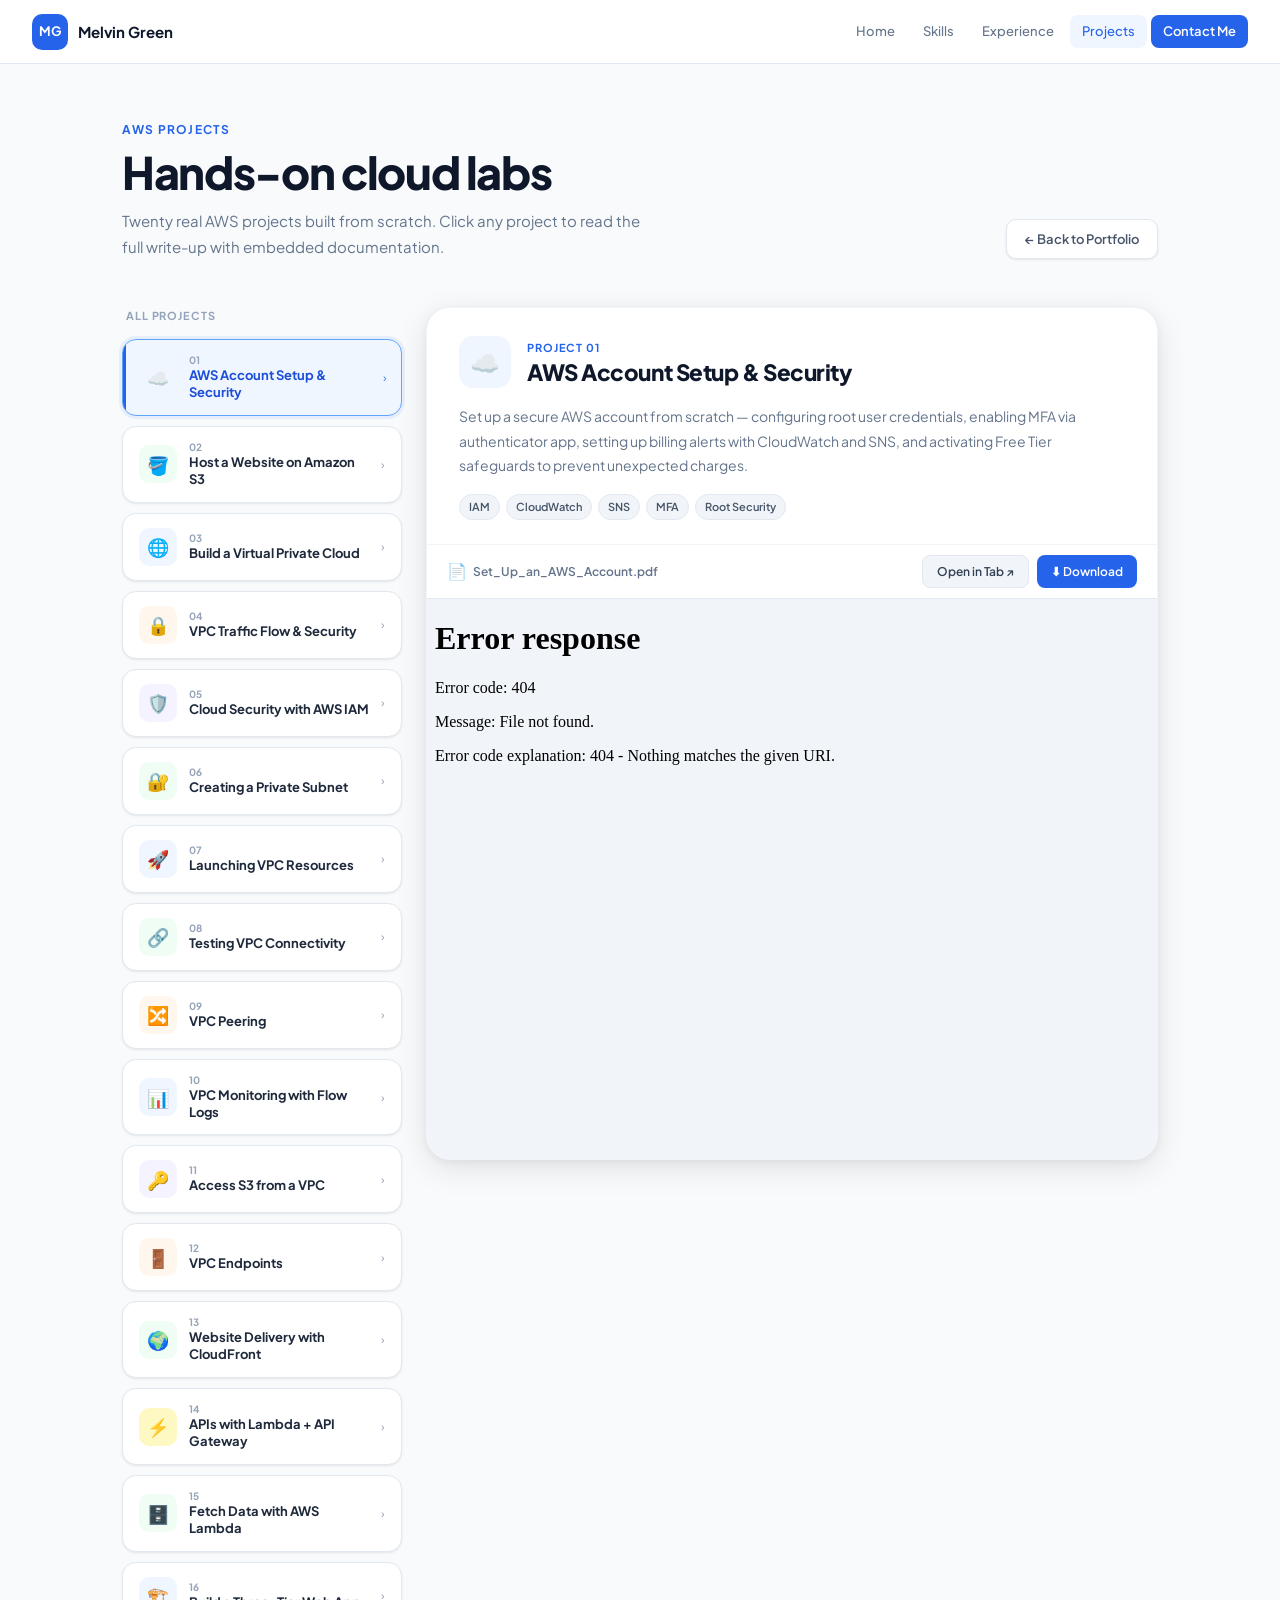
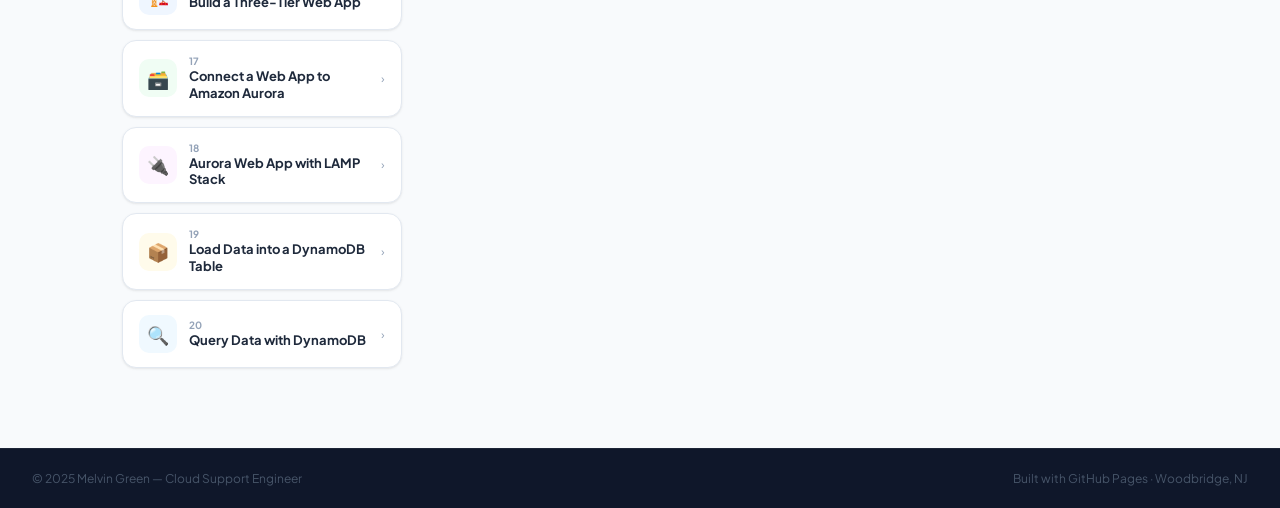
==== commit a6ee9363: "Update index.html" ====
--- a/index.html
+++ b/index.html
@@ -3,7 +3,7 @@
 <head>
 <meta charset="UTF-8">
 <meta name="viewport" content="width=device-width, initial-scale=1.0">
-<title>Melvin Green — Cloud Support Engineer</title>
+<title>Projects — Melvin Green | Cloud Support Engineer</title>
 <link rel="preconnect" href="https://fonts.googleapis.com">
 <link href="https://fonts.googleapis.com/css2?family=Plus+Jakarta+Sans:wght@300;400;500;600;700;800&display=swap" rel="stylesheet">
 <style>
@@ -34,6 +34,7 @@
   html { scroll-behavior: smooth; }
   body { font-family: 'Plus Jakarta Sans', sans-serif; background: var(--gray-50); color: var(--gray-800); font-size: 16px; line-height: 1.6; }
 
+  /* ── NAV (identical to index) ── */
   nav {
     background: rgba(255,255,255,0.9);
     backdrop-filter: blur(12px);
@@ -42,585 +43,986 @@
     padding: 0 2rem; height: 64px;
     display: flex; align-items: center; justify-content: space-between;
   }
-  .nav-brand { display: flex; align-items: center; gap: 10px; }
+  .nav-brand { display: flex; align-items: center; gap: 10px; text-decoration: none; }
   .nav-avatar { width: 36px; height: 36px; background: var(--blue-600); border-radius: 10px; display: flex; align-items: center; justify-content: center; font-size: 13px; font-weight: 700; color: #fff; }
   .nav-name { font-size: 15px; font-weight: 700; color: var(--gray-900); }
   .nav-links { display: flex; align-items: center; gap: 4px; }
   .nav-links a { font-size: 13px; font-weight: 500; color: var(--gray-500); text-decoration: none; padding: 6px 12px; border-radius: 8px; transition: all 0.15s; }
   .nav-links a:hover { color: var(--gray-900); background: var(--gray-100); }
+  .nav-links a.active { color: var(--blue-600); background: var(--blue-50); }
   .nav-cta { background: var(--blue-600) !important; color: #fff !important; font-weight: 600 !important; }
   .nav-cta:hover { background: var(--blue-700) !important; }
 
-  .hero { max-width: 1100px; margin: 0 auto; padding: 80px 2rem 64px; display: grid; grid-template-columns: 1fr 420px; gap: 3rem; align-items: center; }
-  .hero-available { display: inline-flex; align-items: center; gap: 8px; background: #ECFDF5; color: #065F46; font-size: 12px; font-weight: 600; padding: 5px 14px; border-radius: 99px; margin-bottom: 20px; border: 1px solid #A7F3D0; }
-  .hero-available::before { content: ''; width: 7px; height: 7px; border-radius: 50%; background: #10B981; animation: pulse 2s infinite; }
-  @keyframes pulse { 0%,100% { opacity:1; } 50% { opacity:0.4; } }
-  .hero h1 { font-size: clamp(2.1rem, 4.5vw, 3.1rem); font-weight: 800; line-height: 1.12; letter-spacing: -0.03em; color: var(--gray-900); margin-bottom: 20px; }
-  .hero h1 .hi { color: var(--blue-600); }
-  .hero-sub { font-size: 1.02rem; color: var(--gray-500); line-height: 1.75; margin-bottom: 32px; max-width: 500px; }
-  .hero-actions { display: flex; gap: 12px; flex-wrap: wrap; }
-  .btn { display: inline-flex; align-items: center; gap: 7px; font-size: 14px; font-weight: 600; padding: 11px 22px; border-radius: 12px; text-decoration: none; transition: all 0.2s; border: none; cursor: pointer; font-family: inherit; }
-  .btn-primary { background: var(--blue-600); color: #fff; box-shadow: 0 1px 3px rgba(37,99,235,0.3), 0 4px 12px rgba(37,99,235,0.2); }
-  .btn-primary:hover { background: var(--blue-700); transform: translateY(-1px); box-shadow: 0 2px 6px rgba(37,99,235,0.4), 0 8px 20px rgba(37,99,235,0.25); }
-  .btn-ghost { background: var(--white); color: var(--gray-700); border: 1.5px solid var(--gray-200); box-shadow: var(--shadow-sm); }
-  .btn-ghost:hover { border-color: var(--gray-300); transform: translateY(-1px); }
-
-  .hero-card { background: var(--white); border-radius: 24px; padding: 28px; box-shadow: var(--shadow-lg); border: 1px solid var(--gray-100); }
-  .hc-header { display: flex; align-items: center; gap: 14px; margin-bottom: 20px; padding-bottom: 20px; border-bottom: 1px solid var(--gray-100); }
-  .hc-avatar { width: 52px; height: 52px; background: linear-gradient(135deg, var(--blue-500), var(--blue-700)); border-radius: 14px; display: flex; align-items: center; justify-content: center; font-size: 18px; font-weight: 800; color: #fff; flex-shrink: 0; }
-  .hc-name { font-size: 16px; font-weight: 700; color: var(--gray-900); }
-  .hc-role { font-size: 12px; color: var(--gray-400); font-weight: 500; margin-top: 2px; }
-  .stats-grid { display: grid; grid-template-columns: 1fr 1fr; gap: 10px; margin-bottom: 18px; }
-  .stat-box { background: var(--gray-50); border-radius: 12px; padding: 14px; border: 1px solid var(--gray-100); }
-  .stat-num { font-size: 22px; font-weight: 800; color: var(--blue-600); line-height: 1; margin-bottom: 4px; }
-  .stat-lbl { font-size: 11px; color: var(--gray-400); font-weight: 500; line-height: 1.3; }
-  .cert-lbl { font-size: 11px; font-weight: 700; color: var(--gray-400); text-transform: uppercase; letter-spacing: 0.07em; margin-bottom: 8px; }
-  .cert-tags { display: flex; flex-wrap: wrap; gap: 6px; }
-  .cert-tag { font-size: 11px; font-weight: 600; padding: 4px 10px; border-radius: 99px; background: var(--blue-50); color: var(--blue-700); border: 1px solid var(--blue-100); }
-
-  .section { max-width: 1100px; margin: 0 auto; padding: 64px 2rem; }
+  /* ── PAGE HEADER ── */
+  .page-header {
+    max-width: 1100px; margin: 0 auto; padding: 56px 2rem 48px;
+    display: flex; align-items: flex-end; justify-content: space-between; gap: 2rem; flex-wrap: wrap;
+  }
+  .page-header-left {}
   .eyebrow { font-size: 12px; font-weight: 700; color: var(--blue-600); text-transform: uppercase; letter-spacing: 0.1em; margin-bottom: 8px; }
-  .sec-title { font-size: 2rem; font-weight: 800; color: var(--gray-900); letter-spacing: -0.02em; line-height: 1.2; margin-bottom: 40px; }
-  .divider { border: none; border-top: 1px solid var(--gray-200); max-width: 1100px; margin: 0 auto; }
-
-  .projects-grid { display: grid; grid-template-columns: repeat(auto-fit, minmax(310px, 1fr)); gap: 20px; }
-  .project-card { background: var(--white); border-radius: 20px; padding: 28px; border: 1px solid var(--gray-100); box-shadow: var(--shadow-sm); transition: all 0.25s; display: flex; flex-direction: column; }
-  .project-card:hover { box-shadow: var(--shadow-md); transform: translateY(-3px); border-color: var(--blue-100); }
-  .pc-top { display: flex; align-items: flex-start; justify-content: space-between; margin-bottom: 16px; }
-  .pc-icon { width: 48px; height: 48px; border-radius: 12px; display: flex; align-items: center; justify-content: center; font-size: 22px; flex-shrink: 0; }
-  .pc-num { font-size: 11px; font-weight: 700; color: var(--gray-400); background: var(--gray-100); padding: 3px 8px; border-radius: 99px; }
-  .project-card h3 { font-size: 16px; font-weight: 700; color: var(--gray-900); margin-bottom: 10px; line-height: 1.3; }
-  .project-card p { font-size: 13.5px; color: var(--gray-500); line-height: 1.7; flex: 1; margin-bottom: 18px; }
-  .p-tags { display: flex; flex-wrap: wrap; gap: 6px; margin-bottom: 18px; }
+  .page-title { font-size: clamp(2rem, 4vw, 2.8rem); font-weight: 800; color: var(--gray-900); letter-spacing: -0.03em; line-height: 1.1; margin-bottom: 12px; }
+  .page-sub { font-size: 15px; color: var(--gray-500); max-width: 520px; line-height: 1.7; }
+  .back-btn { display: inline-flex; align-items: center; gap: 7px; font-size: 13px; font-weight: 600; color: var(--gray-600); text-decoration: none; padding: 9px 18px; border-radius: 10px; border: 1.5px solid var(--gray-200); background: var(--white); box-shadow: var(--shadow-sm); transition: all 0.15s; white-space: nowrap; }
+  .back-btn:hover { border-color: var(--gray-300); transform: translateY(-1px); }
+
+  /* ── PROJECT SIDEBAR + VIEWER LAYOUT ── */
+  .projects-layout {
+    max-width: 1100px; margin: 0 auto; padding: 0 2rem 80px;
+    display: grid; grid-template-columns: 280px 1fr; gap: 24px; align-items: start;
+  }
+
+  /* ── SIDEBAR ── */
+  .sidebar { position: sticky; top: 80px; display: flex; flex-direction: column; gap: 10px; }
+  .sidebar-label { font-size: 11px; font-weight: 700; color: var(--gray-400); text-transform: uppercase; letter-spacing: 0.08em; padding: 0 4px; margin-bottom: 4px; }
+
+  .proj-btn {
+    display: flex; align-items: center; gap: 12px;
+    background: var(--white); border: 1.5px solid var(--gray-200);
+    border-radius: 14px; padding: 14px 16px; cursor: pointer;
+    transition: all 0.2s; text-align: left; font-family: inherit;
+    box-shadow: var(--shadow-sm); position: relative; overflow: hidden;
+  }
+  .proj-btn::before {
+    content: ''; position: absolute; left: 0; top: 0; bottom: 0; width: 3px;
+    background: var(--blue-600); border-radius: 0 2px 2px 0;
+    transform: scaleX(0); transform-origin: left; transition: transform 0.2s;
+  }
+  .proj-btn:hover { border-color: var(--blue-200); box-shadow: var(--shadow-md); transform: translateX(2px); }
+  .proj-btn:hover::before { transform: scaleX(1); }
+  .proj-btn.active { border-color: var(--blue-400); background: var(--blue-50); box-shadow: 0 0 0 3px rgba(37,99,235,0.08); }
+  .proj-btn.active::before { transform: scaleX(1); }
+
+  .proj-btn-icon { width: 38px; height: 38px; border-radius: 10px; display: flex; align-items: center; justify-content: center; font-size: 18px; flex-shrink: 0; }
+  .proj-btn-text { flex: 1; min-width: 0; }
+  .proj-btn-num { font-size: 10px; font-weight: 700; color: var(--gray-400); margin-bottom: 1px; }
+  .proj-btn-title { font-size: 13px; font-weight: 700; color: var(--gray-800); line-height: 1.3; }
+  .proj-btn.active .proj-btn-title { color: var(--blue-700); }
+  .proj-btn-arrow { font-size: 12px; color: var(--gray-400); flex-shrink: 0; transition: transform 0.2s; }
+  .proj-btn.active .proj-btn-arrow { color: var(--blue-500); transform: translateX(2px); }
+
+  /* ── MAIN VIEWER PANEL ── */
+  .viewer-panel {
+    background: var(--white); border-radius: 24px;
+    border: 1px solid var(--gray-100); box-shadow: var(--shadow-lg);
+    overflow: hidden; min-height: 700px;
+    display: flex; flex-direction: column;
+  }
+
+  /* Project detail views — all hidden by default */
+  .project-view { display: none; flex-direction: column; flex: 1; animation: fadeIn 0.3s ease; }
+  .project-view.visible { display: flex; }
+  @keyframes fadeIn { from { opacity:0; transform: translateY(8px); } to { opacity:1; transform: translateY(0); } }
+
+  .pv-header { padding: 28px 32px 24px; border-bottom: 1px solid var(--gray-100); }
+  .pv-top { display: flex; align-items: center; gap: 16px; margin-bottom: 16px; }
+  .pv-icon { width: 52px; height: 52px; border-radius: 14px; display: flex; align-items: center; justify-content: center; font-size: 24px; flex-shrink: 0; }
+  .pv-meta {}
+  .pv-num { font-size: 11px; font-weight: 700; color: var(--blue-600); text-transform: uppercase; letter-spacing: 0.08em; margin-bottom: 3px; }
+  .pv-title { font-size: 1.4rem; font-weight: 800; color: var(--gray-900); letter-spacing: -0.02em; line-height: 1.2; }
+  .pv-desc { font-size: 14px; color: var(--gray-500); line-height: 1.75; margin-bottom: 16px; max-width: 680px; }
+  .pv-tags { display: flex; flex-wrap: wrap; gap: 6px; }
   .tag { font-size: 11px; font-weight: 600; padding: 3px 9px; border-radius: 99px; background: var(--gray-100); color: var(--gray-600); border: 1px solid var(--gray-200); }
-  .p-link { display: inline-flex; align-items: center; gap: 6px; font-size: 13px; font-weight: 600; color: var(--blue-600); text-decoration: none; padding: 8px 14px; border-radius: 8px; border: 1.5px solid var(--blue-200); background: var(--blue-50); transition: all 0.15s; margin-top: auto; width: fit-content; }
-  .p-link:hover { background: var(--blue-100); border-color: var(--blue-300); }
-
-  .skills-grid { display: grid; grid-template-columns: repeat(auto-fit, minmax(220px, 1fr)); gap: 16px; }
-  .sg-card { background: var(--white); border-radius: 20px; padding: 24px; border: 1px solid var(--gray-100); box-shadow: var(--shadow-sm); }
-  .sg-icon { width: 40px; height: 40px; border-radius: 10px; display: flex; align-items: center; justify-content: center; font-size: 18px; margin-bottom: 14px; }
-  .sg-title { font-size: 12px; font-weight: 700; color: var(--gray-900); text-transform: uppercase; letter-spacing: 0.07em; margin-bottom: 12px; }
-  .chips { display: flex; flex-wrap: wrap; gap: 6px; }
-  .chip { font-size: 12px; font-weight: 500; padding: 5px 11px; border-radius: 99px; background: var(--gray-50); color: var(--gray-700); border: 1px solid var(--gray-200); }
-
-  .exp-list { display: flex; flex-direction: column; gap: 16px; }
-  .exp-card { background: var(--white); border-radius: 20px; padding: 28px; border: 1px solid var(--gray-100); box-shadow: var(--shadow-sm); display: grid; grid-template-columns: 180px 1fr; gap: 2rem; transition: box-shadow 0.2s; }
-  .exp-card:hover { box-shadow: var(--shadow-md); }
-  .exp-date { font-size: 12px; font-weight: 600; color: var(--blue-600); background: var(--blue-50); border: 1px solid var(--blue-100); padding: 4px 10px; border-radius: 99px; display: inline-block; margin-bottom: 8px; white-space: nowrap; }
-  .exp-company { font-size: 14px; font-weight: 700; color: var(--gray-800); }
-  .exp-title { font-size: 15px; font-weight: 700; color: var(--gray-900); margin-bottom: 12px; }
-  .exp-bullets { list-style: none; display: flex; flex-direction: column; gap: 7px; }
-  .exp-bullets li { font-size: 13.5px; color: var(--gray-500); line-height: 1.65; display: flex; gap: 10px; }
-  .exp-bullets li::before { content: '→'; color: var(--blue-400); flex-shrink: 0; font-weight: 700; }
-
-  .contact-wrap { background: var(--gray-900); padding: 80px 2rem; }
-  .contact-inner { max-width: 1100px; margin: 0 auto; display: grid; grid-template-columns: 1fr 1fr; gap: 4rem; align-items: center; }
-  .c-eyebrow { font-size: 12px; font-weight: 700; color: var(--blue-400); text-transform: uppercase; letter-spacing: 0.1em; margin-bottom: 12px; }
-  .c-heading { font-size: 2.4rem; font-weight: 800; color: #fff; line-height: 1.15; letter-spacing: -0.02em; margin-bottom: 16px; }
-  .c-heading span { color: var(--blue-400); }
-  .c-sub { font-size: 15px; color: #94A3B8; line-height: 1.7; }
-  .c-cards { display: flex; flex-direction: column; gap: 12px; }
-  .c-card { background: rgba(255,255,255,0.05); border: 1px solid rgba(255,255,255,0.1); border-radius: 16px; padding: 16px 20px; display: flex; align-items: center; gap: 14px; text-decoration: none; transition: all 0.2s; }
-  .c-card:hover { background: rgba(255,255,255,0.09); border-color: rgba(59,130,246,0.5); transform: translateX(4px); }
-  .c-icon { width: 42px; height: 42px; background: rgba(59,130,246,0.15); border-radius: 10px; display: flex; align-items: center; justify-content: center; font-size: 18px; flex-shrink: 0; border: 1px solid rgba(59,130,246,0.25); }
-  .c-lbl { font-size: 10px; font-weight: 700; color: var(--blue-400); text-transform: uppercase; letter-spacing: 0.07em; margin-bottom: 2px; }
-  .c-val { font-size: 13.5px; font-weight: 500; color: #CBD5E1; }
-
+
+  /* PDF viewer */
+  .pv-pdf-wrap {
+    flex: 1; display: flex; flex-direction: column;
+    background: var(--gray-100); position: relative;
+  }
+  .pv-pdf-toolbar {
+    display: flex; align-items: center; justify-content: space-between;
+    padding: 10px 20px; background: var(--white); border-bottom: 1px solid var(--gray-200);
+    gap: 12px; flex-wrap: wrap;
+  }
+  .pv-pdf-filename { font-size: 12px; font-weight: 600; color: var(--gray-500); display: flex; align-items: center; gap: 6px; }
+  .pv-pdf-filename span { font-size: 16px; }
+  .pv-pdf-actions { display: flex; gap: 8px; }
+  .pdf-action-btn {
+    display: inline-flex; align-items: center; gap: 5px; font-size: 12px; font-weight: 600;
+    padding: 6px 14px; border-radius: 8px; text-decoration: none; transition: all 0.15s;
+    font-family: inherit; cursor: pointer; border: none;
+  }
+  .btn-download { background: var(--blue-600); color: #fff; }
+  .btn-download:hover { background: var(--blue-700); }
+  .btn-open { background: var(--gray-100); color: var(--gray-700); border: 1.5px solid var(--gray-200); }
+  .btn-open:hover { background: var(--gray-200); }
+
+  .pdf-embed-wrap { flex: 1; position: relative; min-height: 560px; }
+  .pdf-embed-wrap iframe {
+    position: absolute; inset: 0; width: 100%; height: 100%;
+    border: none; display: block;
+  }
+
+  /* Fallback for browsers that block embedded PDFs */
+  .pdf-fallback {
+    display: none; flex-direction: column; align-items: center; justify-content: center;
+    text-align: center; padding: 60px 40px; gap: 16px; height: 100%;
+  }
+  .pdf-fallback-icon { font-size: 48px; margin-bottom: 8px; }
+  .pdf-fallback h4 { font-size: 16px; font-weight: 700; color: var(--gray-800); }
+  .pdf-fallback p { font-size: 13px; color: var(--gray-500); max-width: 300px; line-height: 1.6; }
+
+  /* ── FOOTER ── */
   footer { background: var(--gray-900); border-top: 1px solid rgba(255,255,255,0.06); padding: 20px 2rem; display: flex; justify-content: space-between; align-items: center; }
   footer p { font-size: 12px; color: #475569; }
 
-  @keyframes fadeUp { from { opacity:0; transform:translateY(20px); } to { opacity:1; transform:translateY(0); } }
-  .hero-text > * { animation: fadeUp 0.55s ease both; }
-  .hero-text > *:nth-child(1) { animation-delay: 0.05s; }
-  .hero-text > *:nth-child(2) { animation-delay: 0.15s; }
-  .hero-text > *:nth-child(3) { animation-delay: 0.25s; }
-  .hero-text > *:nth-child(4) { animation-delay: 0.35s; }
-  .hero-card { animation: fadeUp 0.55s ease 0.2s both; }
-
-  @media (max-width: 768px) {
+  /* ── RESPONSIVE ── */
+  @media (max-width: 820px) {
     nav { padding: 0 1rem; }
     .nav-links a:not(.nav-cta) { display: none; }
-    .hero { grid-template-columns: 1fr; padding: 40px 1.25rem 48px; gap: 2rem; }
-    .section { padding: 48px 1.25rem; }
-    .exp-card { grid-template-columns: 1fr; gap: 1rem; }
-    .contact-inner { grid-template-columns: 1fr; gap: 2.5rem; }
-    .contact-wrap { padding: 56px 1.25rem; }
+    .page-header { padding: 40px 1.25rem 32px; }
+    .projects-layout { grid-template-columns: 1fr; padding: 0 1.25rem 64px; }
+    .sidebar { position: static; flex-direction: row; flex-wrap: wrap; }
+    .proj-btn { flex: 1 1 140px; }
+    .pv-header { padding: 20px 20px 16px; }
+    .pv-pdf-toolbar { padding: 8px 12px; }
     footer { flex-direction: column; gap: 6px; text-align: center; }
   }
 </style>
 </head>
 <body>
 
+<!-- NAV -->
 <nav>
-  <div class="nav-brand">
+  <a href="index.html" class="nav-brand">
     <div class="nav-avatar">MG</div>
     <span class="nav-name">Melvin Green</span>
-  </div>
+  </a>
   <div class="nav-links">
-    <a href="projects.html">Projects</a>
-    <a href="#skills">Skills</a>
-    <a href="#experience">Experience</a>
-    <a href="#contact" class="nav-cta">Contact Me</a>
+    <a href="index.html">Home</a>
+    <a href="index.html#skills">Skills</a>
+    <a href="index.html#experience">Experience</a>
+    <a href="projects.html" class="active">Projects</a>
+    <a href="index.html#contact" class="nav-cta">Contact Me</a>
   </div>
 </nav>
 
-<div class="hero">
-  <div class="hero-text">
-    <div class="hero-available">Open to opportunities</div>
-    <h1>Cloud Support<br>Engineer &amp; <span class="hi">AWS</span><br>Practitioner</h1>
-    <p class="hero-sub">5+ years in technical support, now building hands-on AWS cloud skills. Experienced with VPC, IAM, S3, EC2, and CloudWatch. CompTIA Network+ certified and actively growing in cloud infrastructure.</p>
-    <div class="hero-actions">
-      <a href="projects.html" class="btn btn-primary">View My Projects →</a>
-      <a href="mailto:Melvingreen1031@gmail.com" class="btn btn-ghost">Get In Touch</a>
-    </div>
+<!-- PAGE HEADER -->
+<div class="page-header">
+  <div class="page-header-left">
+    <div class="eyebrow">AWS Projects</div>
+    <h1 class="page-title">Hands-on cloud labs</h1>
+    <p class="page-sub">Twenty real AWS projects built from scratch. Click any project to read the full write-up with embedded documentation.</p>
   </div>
-
-  <div class="hero-card">
-    <div class="hc-header">
-      <div class="hc-avatar">MG</div>
-      <div>
-        <div class="hc-name">Melvin Green</div>
-        <div class="hc-role">Cloud Support Engineer · Woodbridge, NJ</div>
-      </div>
-    </div>
-    <div class="stats-grid">
-      <div class="stat-box"><div class="stat-num">5+</div><div class="stat-lbl">Years technical support</div></div>
-      <div class="stat-box"><div class="stat-num">20</div><div class="stat-lbl">AWS projects completed</div></div>
-      <div class="stat-box"><div class="stat-num">N+</div><div class="stat-lbl">CompTIA certified</div></div>
-      <div class="stat-box"><div class="stat-num">AWS</div><div class="stat-lbl">Core services hands-on</div></div>
-    </div>
-    <div class="cert-lbl">Certifications</div>
-    <div class="cert-tags">
-      <span class="cert-tag">CompTIA Network+</span>
-      <span class="cert-tag">Google Analytics</span>
-      <span class="cert-tag">Google Search</span>
-      <span class="cert-tag">Facebook Blueprint</span>
-    </div>
-  </div>
+  <a href="index.html" class="back-btn">← Back to Portfolio</a>
 </div>
 
-<hr class="divider">
-
-<section class="section" id="projects">
-  <div class="eyebrow">AWS Projects</div>
-  <div class="sec-title">Hands-on cloud labs</div>
-  <div class="projects-grid">
-
-    <div class="project-card">
-      <div class="pc-top">
-        <div class="pc-icon" style="background:#EFF6FF;">☁️</div>
-        <span class="pc-num">01</span>
-      </div>
-      <h3>AWS Account Setup &amp; Security</h3>
-      <p>Set up a secure AWS account from scratch — configuring root user credentials, enabling MFA via authenticator app, setting up billing alerts with CloudWatch and SNS, and activating Free Tier safeguards to prevent unexpected charges.</p>
-      <div class="p-tags">
-        <span class="tag">IAM</span><span class="tag">CloudWatch</span><span class="tag">SNS</span><span class="tag">MFA</span><span class="tag">Root Security</span>
-      </div>
-      <a href="projects.html?p=p1" class="p-link">View Project →</a>
-    </div>
-
-    <div class="project-card">
-      <div class="pc-top">
-        <div class="pc-icon" style="background:#F0FDF4;">🪣</div>
-        <span class="pc-num">02</span>
-      </div>
-      <h3>Host a Website on Amazon S3</h3>
-      <p>Deployed a static website to Amazon S3, configuring bucket policies, ACLs, and public access settings. Troubleshot and resolved a 403 Forbidden error by correctly managing object-level permissions alongside bucket-level settings.</p>
-      <div class="p-tags">
-        <span class="tag">S3</span><span class="tag">Bucket Policies</span><span class="tag">ACLs</span><span class="tag">Static Hosting</span>
-      </div>
-      <a href="projects.html?p=p2" class="p-link">View Project →</a>
-    </div>
-
-    <div class="project-card">
-      <div class="pc-top">
-        <div class="pc-icon" style="background:#EFF6FF;">🌐</div>
-        <span class="pc-num">03</span>
-      </div>
-      <h3>Build a Virtual Private Cloud (VPC)</h3>
-      <p>Built an Amazon VPC from scratch — defining CIDR blocks, creating public and private subnets, attaching an Internet Gateway, and configuring route tables. Also used AWS CloudShell and CLI to create resources programmatically.</p>
-      <div class="p-tags">
-        <span class="tag">VPC</span><span class="tag">Subnets</span><span class="tag">Internet Gateway</span><span class="tag">Route Tables</span><span class="tag">AWS CLI</span>
-      </div>
-      <a href="projects.html?p=p3" class="p-link">View Project →</a>
-    </div>
-
-    <div class="project-card">
-      <div class="pc-top">
-        <div class="pc-icon" style="background:#FFF7ED;">🔒</div>
-        <span class="pc-num">04</span>
-      </div>
-      <h3>VPC Traffic Flow &amp; Security</h3>
-      <p>Configured Security Groups and Network ACLs to control inbound and outbound traffic. Implemented layered security at both resource and subnet levels, and deployed resources across multiple regions to explore EC2 Global View.</p>
-      <div class="p-tags">
-        <span class="tag">Security Groups</span><span class="tag">Network ACLs</span><span class="tag">Multi-Region</span><span class="tag">EC2 Global View</span>
-      </div>
-      <a href="projects.html?p=p4" class="p-link">View Project →</a>
-    </div>
-
-    <div class="project-card">
-      <div class="pc-top">
-        <div class="pc-icon" style="background:#F5F3FF;">🛡️</div>
-        <span class="pc-num">05</span>
-      </div>
-      <h3>Cloud Security with AWS IAM</h3>
-      <p>Built a real-world IAM access control setup — creating users, user groups, and a multi-statement JSON policy restricting interns to development EC2 instances only. Verified using live testing and the IAM Policy Simulator. Configured account aliases for simpler sign-in URLs.</p>
-      <div class="p-tags">
-        <span class="tag">IAM</span><span class="tag">EC2</span><span class="tag">JSON Policies</span><span class="tag">User Groups</span><span class="tag">Policy Simulator</span><span class="tag">Resource Tagging</span>
-      </div>
-      <a href="projects.html?p=p5" class="p-link">View Project →</a>
-    </div>
-
-
-    <div class="project-card">
-      <div class="pc-top">
-        <div class="pc-icon" style="background:#F0FDF4;">🔐</div>
-        <span class="pc-num">06</span>
-      </div>
-      <h3>Creating a Private Subnet</h3>
-      <p>Built a private subnet inside an Amazon VPC, configured a dedicated route table with no internet gateway route, and set up a custom Network ACL that denies all inbound and outbound traffic to fully isolate the subnet.</p>
-      <div class="p-tags">
-        <span class="tag">VPC</span><span class="tag">Private Subnet</span><span class="tag">Route Tables</span><span class="tag">Network ACLs</span>
-      </div>
-      <a href="projects.html?p=p6" class="p-link">View Project →</a>
-    </div>
-
-
-    <div class="project-card">
-      <div class="pc-top">
-        <div class="pc-icon" style="background:#EFF6FF;">🚀</div>
-        <span class="pc-num">07</span>
-      </div>
-      <h3>Launching VPC Resources</h3>
-      <p>Launched public and private EC2 instances inside a VPC, configured key pairs for secure SSH access, set up dedicated security groups for each server, and used the "VPC and more" option to rapidly deploy a full VPC infrastructure including subnets, route tables, and internet gateways.</p>
-      <div class="p-tags">
-        <span class="tag">VPC</span><span class="tag">EC2</span><span class="tag">SSH</span><span class="tag">Key Pairs</span><span class="tag">Security Groups</span><span class="tag">NAT Gateway</span>
-      </div>
-      <a href="projects.html?p=p7" class="p-link">View Project →</a>
-    </div>
-
-
-    <div class="project-card">
-      <div class="pc-top">
-        <div class="pc-icon" style="background:#F0FDF4;">🔗</div>
-        <span class="pc-num">08</span>
-      </div>
-      <h3>Testing VPC Connectivity</h3>
-      <p>Launched public and private EC2 instances, connected via EC2 Instance Connect, and tested connectivity using ping and curl. Troubleshot ICMP traffic issues by updating Network ACLs and security group rules to allow communication between servers.</p>
-      <div class="p-tags">
-        <span class="tag">VPC</span><span class="tag">EC2</span><span class="tag">Ping</span><span class="tag">Curl</span><span class="tag">ICMP</span><span class="tag">Network ACLs</span>
-      </div>
-      <a href="projects.html?p=p8" class="p-link">View Project →</a>
-    </div>
-
-
-    <div class="project-card">
-      <div class="pc-top">
-        <div class="pc-icon" style="background:#FFF7ED;">🔀</div>
-        <span class="pc-num">09</span>
-      </div>
-      <h3>VPC Peering</h3>
-      <p>Built a multi-VPC architecture by creating two VPCs with unique CIDR blocks, establishing a peering connection, updating route tables on both sides, and validating connectivity using ping. Troubleshot EC2 Instance Connect errors by assigning Elastic IP addresses and resolved ping failures by enabling ICMP traffic in security groups.</p>
-      <div class="p-tags">
-        <span class="tag">VPC Peering</span><span class="tag">Elastic IP</span><span class="tag">ICMP</span><span class="tag">Route Tables</span><span class="tag">EC2</span>
-      </div>
-      <a href="projects.html?p=p9" class="p-link">View Project →</a>
-    </div>
-
-
-    <div class="project-card">
-      <div class="pc-top">
-        <div class="pc-icon" style="background:#EFF6FF;">📊</div>
-        <span class="pc-num">10</span>
-      </div>
-      <h3>VPC Monitoring with Flow Logs</h3>
-      <p>Set up VPC Flow Logs to monitor network traffic across two peered VPCs, configured IAM policies and roles to allow log delivery to CloudWatch, troubleshot connectivity issues using ping, and analyzed traffic data using CloudWatch Logs Insights queries.</p>
-      <div class="p-tags">
-        <span class="tag">VPC Flow Logs</span><span class="tag">CloudWatch</span><span class="tag">IAM Roles</span><span class="tag">Logs Insights</span><span class="tag">VPC Peering</span>
-      </div>
-      <a href="projects.html?p=p10" class="p-link">View Project →</a>
-    </div>
-
-
-    <div class="project-card">
-      <div class="pc-top">
-        <div class="pc-icon" style="background:#F5F3FF;">🔑</div>
-        <span class="pc-num">11</span>
-      </div>
-      <h3>Access S3 from a VPC</h3>
-      <p>Launched a VPC with a public subnet and EC2 instance, configured AWS CLI access keys to authenticate the instance against AWS, and used CLI commands to list, upload, and verify objects in an S3 bucket — demonstrating how compute resources inside a VPC securely interact with storage outside it.</p>
-      <div class="p-tags">
-        <span class="tag">VPC</span><span class="tag">EC2</span><span class="tag">S3</span><span class="tag">AWS CLI</span><span class="tag">Access Keys</span><span class="tag">IAM Roles</span>
-      </div>
-      <a href="projects.html?p=p11" class="p-link">View Project →</a>
-    </div>
-
-
-    <div class="project-card">
-      <div class="pc-top">
-        <div class="pc-icon" style="background:#FFF7ED;">🚪</div>
-        <span class="pc-num">12</span>
-      </div>
-      <h3>VPC Endpoints</h3>
-      <p>Created an S3 Gateway Endpoint to give an EC2 instance private access to an S3 bucket without routing through the internet gateway, then enforced that boundary with a bucket policy scoped to the endpoint's ID. Updated the route table to direct S3 traffic to the endpoint and validated enforcement by toggling the endpoint policy between Allow and Deny.</p>
-      <div class="p-tags">
-        <span class="tag">VPC Endpoints</span><span class="tag">Gateway Endpoint</span><span class="tag">S3</span><span class="tag">Bucket Policies</span><span class="tag">Endpoint Policies</span><span class="tag">Route Tables</span>
-      </div>
-      <a href="projects.html?p=p12" class="p-link">View Project →</a>
-    </div>
-
-    <div class="project-card">
-      <div class="pc-top">
-        <div class="pc-icon" style="background:#F0FDF4;">🌍</div>
-        <span class="pc-num">13</span>
-      </div>
-      <h3>Website Delivery with CloudFront</h3>
-      <p>Deployed a static website to S3 and distributed it globally using Amazon CloudFront. Configured a CloudFront distribution with an S3 origin, set up Origin Access Control (OAC) to keep the bucket private while allowing CloudFront access, and compared load times and security between direct S3 hosting and CloudFront delivery.</p>
-      <div class="p-tags">
-        <span class="tag">CloudFront</span><span class="tag">S3</span><span class="tag">CDN</span><span class="tag">OAC</span><span class="tag">Distributions</span><span class="tag">Static Hosting</span>
-      </div>
-      <a href="projects.html?p=p13" class="p-link">View Project →</a>
-    </div>
-
-    <div class="project-card">
-      <div class="pc-top">
-        <div class="pc-icon" style="background:#FEF9C3;">⚡</div>
-        <span class="pc-num">14</span>
-      </div>
-      <h3>APIs with Lambda + API Gateway</h3>
-      <p>Built the logic tier of a three-tier architecture by writing a Lambda function to retrieve user data from DynamoDB, then exposed it via a REST API in Amazon API Gateway. Configured a GET method with Lambda proxy integration, deployed to a Prod stage, and wrote and published OpenAPI documentation for the API.</p>
-      <div class="p-tags">
-        <span class="tag">Lambda</span><span class="tag">API Gateway</span><span class="tag">REST API</span><span class="tag">Serverless</span><span class="tag">DynamoDB</span><span class="tag">OpenAPI</span>
-      </div>
-      <a href="projects.html?p=p14" class="p-link">View Project →</a>
-    </div>
-
-    <div class="project-card">
-      <div class="pc-top">
-        <div class="pc-icon" style="background:#F0FDF4;">🗄️</div>
-        <span class="pc-num">15</span>
-      </div>
-      <h3>Fetch Data with AWS Lambda</h3>
-      <p>Set up a DynamoDB table as the data tier of a three-tier architecture, then wrote a Lambda function using the AWS SDK to query it by userId. Debugged an IAM Access Denied error by reading the error message to identify the missing permission, chose AmazonDynamoDBReadOnlyAccess over broader policies, and then hardened security further by writing a custom inline policy scoped to a single table.</p>
-      <div class="p-tags">
-        <span class="tag">DynamoDB</span><span class="tag">Lambda</span><span class="tag">IAM</span><span class="tag">Inline Policies</span><span class="tag">Execution Roles</span><span class="tag">NoSQL</span>
-      </div>
-      <a href="projects.html?p=p15" class="p-link">View Project →</a>
-    </div>
-
-    <div class="project-card">
-      <div class="pc-top">
-        <div class="pc-icon" style="background:#EFF6FF;">🏗️</div>
-        <span class="pc-num">16</span>
-      </div>
-      <h3>Build a Three-Tier Web App</h3>
-      <p>Assembled all three tiers of a production-style architecture from scratch: CloudFront + S3 for the presentation tier, Lambda + API Gateway for the logic tier, and DynamoDB for the data tier. Debugged real-world issues including a script.js placeholder error and a CORS error caused by Lambda proxy integration, resolving it by scoping Access-Control-Allow-Origin to the CloudFront domain rather than using a wildcard.</p>
-      <div class="p-tags">
-        <span class="tag">Three-Tier Architecture</span><span class="tag">CloudFront</span><span class="tag">S3</span><span class="tag">Lambda</span><span class="tag">API Gateway</span><span class="tag">DynamoDB</span><span class="tag">CORS</span>
-      </div>
-      <a href="projects.html?p=p16" class="p-link">View Project →</a>
-    </div>
-
-    <div class="project-card">
-      <div class="pc-top">
-        <div class="pc-icon" style="background:#F0FDF4;">🗃️</div>
-        <span class="pc-num">17</span>
-      </div>
-      <h3>Connect a Web App to Amazon Aurora</h3>
-      <p>Created an Amazon Aurora MySQL cluster and connected it to an EC2 instance acting as a web server. Learned how Aurora clusters use a primary instance and read replicas to ensure high availability, and how AWS automatically handles VPC, DB subnet group, and security group configuration when linking EC2 to RDS.</p>
-      <div class="p-tags">
-        <span class="tag">Aurora</span><span class="tag">RDS</span><span class="tag">EC2</span><span class="tag">MySQL</span><span class="tag">Relational Databases</span><span class="tag">VPC</span>
-      </div>
-      <a href="projects.html?p=p17" class="p-link">View Project →</a>
-    </div>
-
-    <div class="project-card">
-      <div class="pc-top">
-        <div class="pc-icon" style="background:#FDF4FF;">🔌</div>
-        <span class="pc-num">18</span>
-      </div>
-      <h3>Aurora Web App with LAMP Stack</h3>
-      <p>Built a dynamic database-driven web app on EC2 using a LAMP-style stack (Apache, PHP, php-mysqli, MariaDB), connected it to an Amazon Aurora MySQL cluster, and verified end-to-end data flow by submitting form data and querying it back via the MySQL CLI. Navigated real Linux CLI challenges including SSH key permissions with chmod 400, file ownership with chown, and editing config files in nano.</p>
-      <div class="p-tags">
-        <span class="tag">Aurora</span><span class="tag">EC2</span><span class="tag">LAMP Stack</span><span class="tag">MySQL CLI</span><span class="tag">PHP</span><span class="tag">Apache</span><span class="tag">Linux</span>
-      </div>
-      <a href="projects.html?p=p18" class="p-link">View Project →</a>
-    </div>
-
-    <div class="project-card">
-      <div class="pc-top">
-        <div class="pc-icon" style="background:#FFFBEB;">📦</div>
-        <span class="pc-num">19</span>
-      </div>
-      <h3>Load Data into a DynamoDB Table</h3>
-      <p>Created multiple DynamoDB tables using the AWS CLI in CloudShell, then bulk-loaded JSON data using batch-write-item. Explored DynamoDB's schema-less flexibility by observing items with different attribute sets in the same table, learned the difference between RCUs and WCUs, and compared DynamoDB's speed and flexibility advantages over relational databases.</p>
-      <div class="p-tags">
-        <span class="tag">DynamoDB</span><span class="tag">AWS CLI</span><span class="tag">CloudShell</span><span class="tag">NoSQL</span><span class="tag">batch-write-item</span><span class="tag">RCU/WCU</span>
-      </div>
-      <a href="projects.html?p=p19" class="p-link">View Project →</a>
-    </div>
-
-    <div class="project-card">
-      <div class="pc-top">
-        <div class="pc-icon" style="background:#F0F9FF;">🔍</div>
-        <span class="pc-num">20</span>
-      </div>
-      <h3>Query Data with DynamoDB</h3>
-      <p>Ran advanced queries and scans on DynamoDB tables using both the AWS Console and CLI, using partition keys, sort keys, projection expressions, consistent reads, and return-consumed-capacity flags. Discovered the limits of querying non-key attributes and learned when a Global Secondary Index is needed. Executed a multi-table transaction to atomically add a comment and increment a forum's comment count in a single operation.</p>
-      <div class="p-tags">
-        <span class="tag">DynamoDB</span><span class="tag">Queries & Scans</span><span class="tag">Transactions</span><span class="tag">AWS CLI</span><span class="tag">Partition Keys</span><span class="tag">Sort Keys</span>
-      </div>
-      <a href="projects.html?p=p20" class="p-link">View Project →</a>
-    </div>
-
-  </div>
-</section>
-
-<hr class="divider">
-
-<section class="section" id="skills">
-  <div class="eyebrow">Technical Skills</div>
-  <div class="sec-title">Tools &amp; technologies</div>
-  <div class="skills-grid">
-
-    <div class="sg-card">
-      <div class="sg-icon" style="background:#EFF6FF;">☁️</div>
-      <div class="sg-title">AWS Services</div>
-      <div class="chips">
-        <span class="chip">IAM</span><span class="chip">VPC</span><span class="chip">S3</span><span class="chip">EC2</span><span class="chip">CloudWatch</span><span class="chip">CloudShell</span><span class="chip">AWS CLI</span><span class="chip">SNS</span>
-      </div>
-    </div>
-
-    <div class="sg-card">
-      <div class="sg-icon" style="background:#F0FDF4;">🌐</div>
-      <div class="sg-title">Networking</div>
-      <div class="chips">
-        <span class="chip">TCP/IP</span><span class="chip">DNS</span><span class="chip">Subnetting</span><span class="chip">CIDR</span><span class="chip">CompTIA N+</span><span class="chip">HTTP/HTTPS</span><span class="chip">VPN</span>
-      </div>
-    </div>
-
-    <div class="sg-card">
-      <div class="sg-icon" style="background:#FFF7ED;">🔐</div>
-      <div class="sg-title">Security &amp; Access</div>
-      <div class="chips">
-        <span class="chip">JSON Policies</span><span class="chip">MFA</span><span class="chip">Security Groups</span><span class="chip">Network ACLs</span><span class="chip">Bucket Policies</span><span class="chip">IAM Simulator</span><span class="chip">Least Privilege</span>
-      </div>
-    </div>
-
-    <div class="sg-card">
-      <div class="sg-icon" style="background:#F5F3FF;">🖥️</div>
-      <div class="sg-title">Support &amp; Ops</div>
-      <div class="chips">
-        <span class="chip">SaaS Support</span><span class="chip">API Troubleshooting</span><span class="chip">Ticketing</span><span class="chip">Escalation</span><span class="chip">Windows OS</span><span class="chip">Incident Response</span>
-      </div>
-    </div>
-
-  </div>
-</section>
-
-<hr class="divider">
-
-<section class="section" id="experience">
-  <div class="eyebrow">Work History</div>
-  <div class="sec-title">Experience</div>
-  <div class="exp-list">
-
-    <div class="exp-card">
-      <div>
-        <div class="exp-date">Feb 2025 – Present</div>
-        <div class="exp-company">Garden State Home</div>
-      </div>
-      <div>
-        <div class="exp-title">Help Desk Analyst</div>
-        <ul class="exp-bullets">
-          <li>Provided Tier 1 support for hardware, software, authentication, and connectivity issues — directly aligned with cloud support triage workflows.</li>
-          <li>Diagnosed and resolved Windows OS, application, and access issues; escalated complex cases following structured SLA processes.</li>
-          <li>Managed user onboarding, account provisioning, and system configuration — skills applicable to cloud IAM.</li>
-          <li>Delivered empathetic technical support to non-technical users during fast-paced support queues.</li>
-        </ul>
-      </div>
-    </div>
-
-    <div class="exp-card">
-      <div>
-        <div class="exp-date">Apr 2022 – Feb 2025</div>
-        <div class="exp-company">GrowRev</div>
-      </div>
-      <div>
-        <div class="exp-title">Technical Support Analyst – Cloud &amp; Marketing Systems</div>
-        <ul class="exp-bullets">
-          <li>Supported clients on SaaS analytics, campaign tracking, and reporting platforms — gaining hands-on exposure to cloud-hosted environments.</li>
-          <li>Diagnosed platform configuration errors, data pipeline failures, and API integration issues affecting client uptime.</li>
-          <li>Partnered with engineering teams to identify root causes of recurring system errors, improving incident response documentation.</li>
-          <li>Maintained a knowledge base of resolutions, reducing average resolution time for repeat issues.</li>
-        </ul>
-      </div>
-    </div>
-
-    <div class="exp-card">
-      <div>
-        <div class="exp-date">Jun 2021 – Mar 2022</div>
-        <div class="exp-company">PCG Digital</div>
-      </div>
-      <div>
-        <div class="exp-title">Application Support &amp; SEM Specialist</div>
-        <ul class="exp-bullets">
-          <li>Resolved client-side technical issues including website errors, tracking code failures, and access policy violations.</li>
-          <li>Monitored system performance dashboards and implemented corrective actions to restore reliability.</li>
-          <li>Collaborated with development teams to validate fixes in staging before production deployment.</li>
-        </ul>
-      </div>
-    </div>
-
-    <div class="exp-card">
-      <div>
-        <div class="exp-date">Apr 2019 – Jun 2021</div>
-        <div class="exp-company">Electronics Expo</div>
-      </div>
-      <div>
-        <div class="exp-title">Web Systems Technician</div>
-        <ul class="exp-bullets">
-          <li>Installed, configured, and maintained website systems and third-party software integrations.</li>
-          <li>Coordinated with vendors to resolve system outages; gained experience in multi-party incident management and escalation.</li>
-        </ul>
-      </div>
-    </div>
-
-  </div>
-</section>
-
-<div class="contact-wrap" id="contact">
-  <div class="contact-inner">
-    <div>
-      <div class="c-eyebrow">Get In Touch</div>
-      <h2 class="c-heading">Let's work<br><span>together</span></h2>
-      <p class="c-sub">Open to cloud support engineer roles. Based in Woodbridge, NJ. Available for full-time opportunities — let's connect and chat about what you're building.</p>
-    </div>
-    <div class="c-cards">
-      <a href="mailto:Melvingreen1031@gmail.com" class="c-card">
-        <div class="c-icon">✉️</div>
-        <div><div class="c-lbl">Email</div><div class="c-val">Melvingreen1031@gmail.com</div></div>
-      </a>
-      <a href="https://linkedin.com/in/mgreen7" target="_blank" class="c-card">
-        <div class="c-icon">💼</div>
-        <div><div class="c-lbl">LinkedIn</div><div class="c-val">linkedin.com/in/mgreen7</div></div>
-      </a>
-      <a href="https://github.com/mgreen732" target="_blank" class="c-card">
-        <div class="c-icon">💻</div>
-        <div><div class="c-lbl">GitHub</div><div class="c-val">github.com/mgreen732</div></div>
-      </a>
-      <a href="tel:7328102885" class="c-card">
-        <div class="c-icon">📞</div>
-        <div><div class="c-lbl">Phone</div><div class="c-val">(732) 810-2885</div></div>
-      </a>
-    </div>
-  </div>
+<!-- MAIN LAYOUT -->
+<div class="projects-layout">
+
+  <!-- SIDEBAR -->
+  <aside class="sidebar">
+    <div class="sidebar-label">All Projects</div>
+
+    <button class="proj-btn active" onclick="showProject('p1', this)">
+      <div class="proj-btn-icon" style="background:#EFF6FF;">☁️</div>
+      <div class="proj-btn-text">
+        <div class="proj-btn-num">01</div>
+        <div class="proj-btn-title">AWS Account Setup &amp; Security</div>
+      </div>
+      <span class="proj-btn-arrow">›</span>
+    </button>
+
+    <button class="proj-btn" onclick="showProject('p2', this)">
+      <div class="proj-btn-icon" style="background:#F0FDF4;">🪣</div>
+      <div class="proj-btn-text">
+        <div class="proj-btn-num">02</div>
+        <div class="proj-btn-title">Host a Website on Amazon S3</div>
+      </div>
+      <span class="proj-btn-arrow">›</span>
+    </button>
+
+    <button class="proj-btn" onclick="showProject('p3', this)">
+      <div class="proj-btn-icon" style="background:#EFF6FF;">🌐</div>
+      <div class="proj-btn-text">
+        <div class="proj-btn-num">03</div>
+        <div class="proj-btn-title">Build a Virtual Private Cloud</div>
+      </div>
+      <span class="proj-btn-arrow">›</span>
+    </button>
+
+    <button class="proj-btn" onclick="showProject('p4', this)">
+      <div class="proj-btn-icon" style="background:#FFF7ED;">🔒</div>
+      <div class="proj-btn-text">
+        <div class="proj-btn-num">04</div>
+        <div class="proj-btn-title">VPC Traffic Flow &amp; Security</div>
+      </div>
+      <span class="proj-btn-arrow">›</span>
+    </button>
+
+    <button class="proj-btn" onclick="showProject('p5', this)">
+      <div class="proj-btn-icon" style="background:#F5F3FF;">🛡️</div>
+      <div class="proj-btn-text">
+        <div class="proj-btn-num">05</div>
+        <div class="proj-btn-title">Cloud Security with AWS IAM</div>
+      </div>
+      <span class="proj-btn-arrow">›</span>
+    </button>
+
+    <button class="proj-btn" onclick="showProject('p6', this)">
+      <div class="proj-btn-icon" style="background:#F0FDF4;">🔐</div>
+      <div class="proj-btn-text">
+        <div class="proj-btn-num">06</div>
+        <div class="proj-btn-title">Creating a Private Subnet</div>
+      </div>
+      <span class="proj-btn-arrow">›</span>
+    </button>
+
+    <button class="proj-btn" onclick="showProject('p7', this)">
+      <div class="proj-btn-icon" style="background:#EFF6FF;">🚀</div>
+      <div class="proj-btn-text">
+        <div class="proj-btn-num">07</div>
+        <div class="proj-btn-title">Launching VPC Resources</div>
+      </div>
+      <span class="proj-btn-arrow">›</span>
+    </button>
+
+    <button class="proj-btn" onclick="showProject('p8', this)">
+      <div class="proj-btn-icon" style="background:#F0FDF4;">🔗</div>
+      <div class="proj-btn-text">
+        <div class="proj-btn-num">08</div>
+        <div class="proj-btn-title">Testing VPC Connectivity</div>
+      </div>
+      <span class="proj-btn-arrow">›</span>
+    </button>
+
+    <button class="proj-btn" onclick="showProject('p9', this)">
+      <div class="proj-btn-icon" style="background:#FFF7ED;">🔀</div>
+      <div class="proj-btn-text">
+        <div class="proj-btn-num">09</div>
+        <div class="proj-btn-title">VPC Peering</div>
+      </div>
+      <span class="proj-btn-arrow">›</span>
+    </button>
+
+    <button class="proj-btn" onclick="showProject('p10', this)">
+      <div class="proj-btn-icon" style="background:#EFF6FF;">📊</div>
+      <div class="proj-btn-text">
+        <div class="proj-btn-num">10</div>
+        <div class="proj-btn-title">VPC Monitoring with Flow Logs</div>
+      </div>
+      <span class="proj-btn-arrow">›</span>
+    </button>
+
+    <button class="proj-btn" onclick="showProject('p11', this)">
+      <div class="proj-btn-icon" style="background:#F5F3FF;">🔑</div>
+      <div class="proj-btn-text">
+        <div class="proj-btn-num">11</div>
+        <div class="proj-btn-title">Access S3 from a VPC</div>
+      </div>
+      <span class="proj-btn-arrow">›</span>
+    </button>
+
+    <button class="proj-btn" onclick="showProject('p12', this)">
+      <div class="proj-btn-icon" style="background:#FFF7ED;">🚪</div>
+      <div class="proj-btn-text">
+        <div class="proj-btn-num">12</div>
+        <div class="proj-btn-title">VPC Endpoints</div>
+      </div>
+      <span class="proj-btn-arrow">›</span>
+    </button>
+
+    <button class="proj-btn" onclick="showProject('p13', this)">
+      <div class="proj-btn-icon" style="background:#F0FDF4;">🌍</div>
+      <div class="proj-btn-text">
+        <div class="proj-btn-num">13</div>
+        <div class="proj-btn-title">Website Delivery with CloudFront</div>
+      </div>
+      <span class="proj-btn-arrow">›</span>
+    </button>
+
+    <button class="proj-btn" onclick="showProject('p14', this)">
+      <div class="proj-btn-icon" style="background:#FEF9C3;">⚡</div>
+      <div class="proj-btn-text">
+        <div class="proj-btn-num">14</div>
+        <div class="proj-btn-title">APIs with Lambda + API Gateway</div>
+      </div>
+      <span class="proj-btn-arrow">›</span>
+    </button>
+
+    <button class="proj-btn" onclick="showProject('p15', this)">
+      <div class="proj-btn-icon" style="background:#F0FDF4;">🗄️</div>
+      <div class="proj-btn-text">
+        <div class="proj-btn-num">15</div>
+        <div class="proj-btn-title">Fetch Data with AWS Lambda</div>
+      </div>
+      <span class="proj-btn-arrow">›</span>
+    </button>
+
+    <button class="proj-btn" onclick="showProject('p16', this)">
+      <div class="proj-btn-icon" style="background:#EFF6FF;">🏗️</div>
+      <div class="proj-btn-text">
+        <div class="proj-btn-num">16</div>
+        <div class="proj-btn-title">Build a Three-Tier Web App</div>
+      </div>
+      <span class="proj-btn-arrow">›</span>
+    </button>
+
+    <button class="proj-btn" onclick="showProject('p17', this)">
+      <div class="proj-btn-icon" style="background:#F0FDF4;">🗃️</div>
+      <div class="proj-btn-text">
+        <div class="proj-btn-num">17</div>
+        <div class="proj-btn-title">Connect a Web App to Amazon Aurora</div>
+      </div>
+      <span class="proj-btn-arrow">›</span>
+    </button>
+
+    <button class="proj-btn" onclick="showProject('p18', this)">
+      <div class="proj-btn-icon" style="background:#FDF4FF;">🔌</div>
+      <div class="proj-btn-text">
+        <div class="proj-btn-num">18</div>
+        <div class="proj-btn-title">Aurora Web App with LAMP Stack</div>
+      </div>
+      <span class="proj-btn-arrow">›</span>
+    </button>
+
+
+    <button class="proj-btn" onclick="showProject('p19', this)">
+      <div class="proj-btn-icon" style="background:#FFFBEB;">📦</div>
+      <div class="proj-btn-text">
+        <div class="proj-btn-num">19</div>
+        <div class="proj-btn-title">Load Data into a DynamoDB Table</div>
+      </div>
+      <span class="proj-btn-arrow">›</span>
+    </button>
+
+    <button class="proj-btn" onclick="showProject('p20', this)">
+      <div class="proj-btn-icon" style="background:#F0F9FF;">🔍</div>
+      <div class="proj-btn-text">
+        <div class="proj-btn-num">20</div>
+        <div class="proj-btn-title">Query Data with DynamoDB</div>
+      </div>
+      <span class="proj-btn-arrow">›</span>
+    </button>
+  </aside>
+
+  <!-- VIEWER PANEL -->
+  <main class="viewer-panel">
+
+    <!-- PROJECT 1 -->
+    <div class="project-view visible" id="p1">
+      <div class="pv-header">
+        <div class="pv-top">
+          <div class="pv-icon" style="background:#EFF6FF;">☁️</div>
+          <div class="pv-meta">
+            <div class="pv-num">Project 01</div>
+            <div class="pv-title">AWS Account Setup &amp; Security</div>
+          </div>
+        </div>
+        <p class="pv-desc">Set up a secure AWS account from scratch — configuring root user credentials, enabling MFA via authenticator app, setting up billing alerts with CloudWatch and SNS, and activating Free Tier safeguards to prevent unexpected charges.</p>
+        <div class="pv-tags">
+          <span class="tag">IAM</span><span class="tag">CloudWatch</span><span class="tag">SNS</span><span class="tag">MFA</span><span class="tag">Root Security</span>
+        </div>
+      </div>
+      <div class="pv-pdf-wrap">
+        <div class="pv-pdf-toolbar">
+          <div class="pv-pdf-filename"><span>📄</span> Set_Up_an_AWS_Account.pdf</div>
+          <div class="pv-pdf-actions">
+            <a class="pdf-action-btn btn-open" href="projects/Set_Up_an_AWS_Account.pdf" target="_blank">Open in Tab ↗</a>
+            <a class="pdf-action-btn btn-download" href="projects/Set_Up_an_AWS_Account.pdf" download>⬇ Download</a>
+          </div>
+        </div>
+        <div class="pdf-embed-wrap">
+          <iframe src="projects/Set_Up_an_AWS_Account.pdf" title="AWS Account Setup PDF"></iframe>
+        </div>
+      </div>
+    </div>
+
+    <!-- PROJECT 2 -->
+    <div class="project-view" id="p2">
+      <div class="pv-header">
+        <div class="pv-top">
+          <div class="pv-icon" style="background:#F0FDF4;">🪣</div>
+          <div class="pv-meta">
+            <div class="pv-num">Project 02</div>
+            <div class="pv-title">Host a Website on Amazon S3</div>
+          </div>
+        </div>
+        <p class="pv-desc">Deployed a static website to Amazon S3, configuring bucket policies, ACLs, and public access settings. Troubleshot and resolved a 403 Forbidden error by correctly managing object-level permissions alongside bucket-level settings.</p>
+        <div class="pv-tags">
+          <span class="tag">S3</span><span class="tag">Bucket Policies</span><span class="tag">ACLs</span><span class="tag">Static Hosting</span>
+        </div>
+      </div>
+      <div class="pv-pdf-wrap">
+        <div class="pv-pdf-toolbar">
+          <div class="pv-pdf-filename"><span>📄</span> Host_a_Website_on_Amazon_S3.pdf</div>
+          <div class="pv-pdf-actions">
+            <a class="pdf-action-btn btn-open" href="projects/Host_a_Website_on_Amazon_S3.pdf" target="_blank">Open in Tab ↗</a>
+            <a class="pdf-action-btn btn-download" href="projects/Host_a_Website_on_Amazon_S3.pdf" download>⬇ Download</a>
+          </div>
+        </div>
+        <div class="pdf-embed-wrap">
+          <iframe src="projects/Host_a_Website_on_Amazon_S3.pdf" title="S3 Static Website PDF"></iframe>
+        </div>
+      </div>
+    </div>
+
+    <!-- PROJECT 3 -->
+    <div class="project-view" id="p3">
+      <div class="pv-header">
+        <div class="pv-top">
+          <div class="pv-icon" style="background:#EFF6FF;">🌐</div>
+          <div class="pv-meta">
+            <div class="pv-num">Project 03</div>
+            <div class="pv-title">Build a Virtual Private Cloud (VPC)</div>
+          </div>
+        </div>
+        <p class="pv-desc">Built an Amazon VPC from scratch — defining CIDR blocks, creating public and private subnets, attaching an Internet Gateway, and configuring route tables. Also used AWS CloudShell and CLI to create resources programmatically.</p>
+        <div class="pv-tags">
+          <span class="tag">VPC</span><span class="tag">Subnets</span><span class="tag">Internet Gateway</span><span class="tag">Route Tables</span><span class="tag">AWS CLI</span>
+        </div>
+      </div>
+      <div class="pv-pdf-wrap">
+        <div class="pv-pdf-toolbar">
+          <div class="pv-pdf-filename"><span>📄</span> Build_a_Virtual_Private_Cloud__VPC_.pdf</div>
+          <div class="pv-pdf-actions">
+            <a class="pdf-action-btn btn-open" href="projects/Build_a_Virtual_Private_Cloud__VPC_.pdf" target="_blank">Open in Tab ↗</a>
+            <a class="pdf-action-btn btn-download" href="projects/Build_a_Virtual_Private_Cloud__VPC_.pdf" download>⬇ Download</a>
+          </div>
+        </div>
+        <div class="pdf-embed-wrap">
+          <iframe src="projects/Build_a_Virtual_Private_Cloud__VPC_.pdf" title="VPC Build PDF"></iframe>
+        </div>
+      </div>
+    </div>
+
+    <!-- PROJECT 4 -->
+    <div class="project-view" id="p4">
+      <div class="pv-header">
+        <div class="pv-top">
+          <div class="pv-icon" style="background:#FFF7ED;">🔒</div>
+          <div class="pv-meta">
+            <div class="pv-num">Project 04</div>
+            <div class="pv-title">VPC Traffic Flow &amp; Security</div>
+          </div>
+        </div>
+        <p class="pv-desc">Configured Security Groups and Network ACLs to control inbound and outbound traffic. Implemented layered security at both resource and subnet levels, and deployed resources across multiple regions to explore EC2 Global View.</p>
+        <div class="pv-tags">
+          <span class="tag">Security Groups</span><span class="tag">Network ACLs</span><span class="tag">Multi-Region</span><span class="tag">EC2 Global View</span>
+        </div>
+      </div>
+      <div class="pv-pdf-wrap">
+        <div class="pv-pdf-toolbar">
+          <div class="pv-pdf-filename"><span>📄</span> VPC_Traffic_Flow_and_Security.pdf</div>
+          <div class="pv-pdf-actions">
+            <a class="pdf-action-btn btn-open" href="projects/VPC_Traffic_Flow_and_Security.pdf" target="_blank">Open in Tab ↗</a>
+            <a class="pdf-action-btn btn-download" href="projects/VPC_Traffic_Flow_and_Security.pdf" download>⬇ Download</a>
+          </div>
+        </div>
+        <div class="pdf-embed-wrap">
+          <iframe src="projects/VPC_Traffic_Flow_and_Security.pdf" title="VPC Traffic Flow PDF"></iframe>
+        </div>
+      </div>
+    </div>
+
+    <!-- PROJECT 5 -->
+    <div class="project-view" id="p5">
+      <div class="pv-header">
+        <div class="pv-top">
+          <div class="pv-icon" style="background:#F5F3FF;">🛡️</div>
+          <div class="pv-meta">
+            <div class="pv-num">Project 05</div>
+            <div class="pv-title">Cloud Security with AWS IAM</div>
+          </div>
+        </div>
+        <p class="pv-desc">Built a real-world IAM access control setup — creating users, user groups, and a multi-statement JSON policy restricting interns to development EC2 instances only. Verified using live testing and the IAM Policy Simulator.</p>
+        <div class="pv-tags">
+          <span class="tag">IAM</span><span class="tag">EC2</span><span class="tag">JSON Policies</span><span class="tag">User Groups</span><span class="tag">Policy Simulator</span><span class="tag">Resource Tagging</span>
+        </div>
+      </div>
+      <div class="pv-pdf-wrap">
+        <div class="pv-pdf-toolbar">
+          <div class="pv-pdf-filename"><span>📄</span> Cloud_Security_with_AWS_IAM.pdf</div>
+          <div class="pv-pdf-actions">
+            <a class="pdf-action-btn btn-open" href="projects/Cloud_Security_with_AWS_IAM.pdf" target="_blank">Open in Tab ↗</a>
+            <a class="pdf-action-btn btn-download" href="projects/Cloud_Security_with_AWS_IAM.pdf" download>⬇ Download</a>
+          </div>
+        </div>
+        <div class="pdf-embed-wrap">
+          <iframe src="projects/Cloud_Security_with_AWS_IAM.pdf" title="AWS IAM PDF"></iframe>
+        </div>
+      </div>
+    </div>
+
+    <!-- PROJECT 6 -->
+    <div class="project-view" id="p6">
+      <div class="pv-header">
+        <div class="pv-top">
+          <div class="pv-icon" style="background:#F0FDF4;">🔐</div>
+          <div class="pv-meta">
+            <div class="pv-num">Project 06</div>
+            <div class="pv-title">Creating a Private Subnet</div>
+          </div>
+        </div>
+        <p class="pv-desc">Built a private subnet inside an Amazon VPC, configured a dedicated route table with no internet gateway route, and set up a custom Network ACL that denies all inbound and outbound traffic to fully isolate the subnet from the internet.</p>
+        <div class="pv-tags">
+          <span class="tag">VPC</span><span class="tag">Private Subnet</span><span class="tag">Route Tables</span><span class="tag">Network ACLs</span>
+        </div>
+      </div>
+      <div class="pv-pdf-wrap">
+        <div class="pv-pdf-toolbar">
+          <div class="pv-pdf-filename"><span>📄</span> Creating_a_Private_Subnet.pdf</div>
+          <div class="pv-pdf-actions">
+            <a class="pdf-action-btn btn-open" href="projects/Creating_a_Private_Subnet.pdf" target="_blank">Open in Tab ↗</a>
+            <a class="pdf-action-btn btn-download" href="projects/Creating_a_Private_Subnet.pdf" download>⬇ Download</a>
+          </div>
+        </div>
+        <div class="pdf-embed-wrap">
+          <iframe src="projects/Creating_a_Private_Subnet.pdf" title="Creating a Private Subnet PDF"></iframe>
+        </div>
+      </div>
+    </div>
+
+    <!-- PROJECT 7 -->
+    <div class="project-view" id="p7">
+      <div class="pv-header">
+        <div class="pv-top">
+          <div class="pv-icon" style="background:#EFF6FF;">🚀</div>
+          <div class="pv-meta">
+            <div class="pv-num">Project 07</div>
+            <div class="pv-title">Launching VPC Resources</div>
+          </div>
+        </div>
+        <p class="pv-desc">Launched public and private EC2 instances inside a VPC, configured key pairs for secure SSH access, set up dedicated security groups for each server, and used the "VPC and more" option to rapidly deploy a full VPC infrastructure including subnets, route tables, and internet gateways.</p>
+        <div class="pv-tags">
+          <span class="tag">VPC</span><span class="tag">EC2</span><span class="tag">SSH</span><span class="tag">Key Pairs</span><span class="tag">Security Groups</span><span class="tag">NAT Gateway</span>
+        </div>
+      </div>
+      <div class="pv-pdf-wrap">
+        <div class="pv-pdf-toolbar">
+          <div class="pv-pdf-filename"><span>📄</span> Launching_VPC_Resources.pdf</div>
+          <div class="pv-pdf-actions">
+            <a class="pdf-action-btn btn-open" href="projects/Launching_VPC_Resources.pdf" target="_blank">Open in Tab ↗</a>
+            <a class="pdf-action-btn btn-download" href="projects/Launching_VPC_Resources.pdf" download>⬇ Download</a>
+          </div>
+        </div>
+        <div class="pdf-embed-wrap">
+          <iframe src="projects/Launching_VPC_Resources.pdf" title="Launching VPC Resources PDF"></iframe>
+        </div>
+      </div>
+    </div>
+
+    <!-- PROJECT 8 -->
+    <div class="project-view" id="p8">
+      <div class="pv-header">
+        <div class="pv-top">
+          <div class="pv-icon" style="background:#F0FDF4;">🔗</div>
+          <div class="pv-meta">
+            <div class="pv-num">Project 08</div>
+            <div class="pv-title">Testing VPC Connectivity</div>
+          </div>
+        </div>
+        <p class="pv-desc">Launched public and private EC2 instances, connected via EC2 Instance Connect, and tested connectivity using ping and curl. Troubleshot ICMP traffic issues by updating Network ACLs and security group rules to allow communication between servers.</p>
+        <div class="pv-tags">
+          <span class="tag">VPC</span><span class="tag">EC2</span><span class="tag">Ping</span><span class="tag">Curl</span><span class="tag">ICMP</span><span class="tag">Network ACLs</span>
+        </div>
+      </div>
+      <div class="pv-pdf-wrap">
+        <div class="pv-pdf-toolbar">
+          <div class="pv-pdf-filename"><span>📄</span> Testing_vpc_connectivity.pdf</div>
+          <div class="pv-pdf-actions">
+            <a class="pdf-action-btn btn-open" href="projects/Testing_vpc_connectivity.pdf" target="_blank">Open in Tab ↗</a>
+            <a class="pdf-action-btn btn-download" href="projects/Testing_vpc_connectivity.pdf" download>⬇ Download</a>
+          </div>
+        </div>
+        <div class="pdf-embed-wrap">
+          <iframe src="projects/Testing_vpc_connectivity.pdf" title="Testing VPC Connectivity PDF"></iframe>
+        </div>
+      </div>
+    </div>
+
+    <!-- PROJECT 9 -->
+    <div class="project-view" id="p9">
+      <div class="pv-header">
+        <div class="pv-top">
+          <div class="pv-icon" style="background:#FFF7ED;">🔀</div>
+          <div class="pv-meta">
+            <div class="pv-num">Project 09</div>
+            <div class="pv-title">VPC Peering</div>
+          </div>
+        </div>
+        <p class="pv-desc">Built a multi-VPC architecture by creating two VPCs with unique CIDR blocks, establishing a peering connection, updating route tables on both sides, and validating connectivity using ping. Troubleshot EC2 Instance Connect errors by assigning Elastic IP addresses and resolved ping failures by enabling ICMP traffic in security groups.</p>
+        <div class="pv-tags">
+          <span class="tag">VPC Peering</span><span class="tag">Elastic IP</span><span class="tag">ICMP</span><span class="tag">Route Tables</span><span class="tag">EC2</span>
+        </div>
+      </div>
+      <div class="pv-pdf-wrap">
+        <div class="pv-pdf-toolbar">
+          <div class="pv-pdf-filename"><span>📄</span> vpc_peering.pdf</div>
+          <div class="pv-pdf-actions">
+            <a class="pdf-action-btn btn-open" href="projects/vpc_peering.pdf" target="_blank">Open in Tab ↗</a>
+            <a class="pdf-action-btn btn-download" href="projects/vpc_peering.pdf" download>⬇ Download</a>
+          </div>
+        </div>
+        <div class="pdf-embed-wrap">
+          <iframe src="projects/vpc_peering.pdf" title="VPC Peering PDF"></iframe>
+        </div>
+      </div>
+    </div>
+
+    <!-- PROJECT 10 -->
+    <div class="project-view" id="p10">
+      <div class="pv-header">
+        <div class="pv-top">
+          <div class="pv-icon" style="background:#EFF6FF;">📊</div>
+          <div class="pv-meta">
+            <div class="pv-num">Project 10</div>
+            <div class="pv-title">VPC Monitoring with Flow Logs</div>
+          </div>
+        </div>
+        <p class="pv-desc">Set up VPC Flow Logs to monitor network traffic across two peered VPCs, configured IAM policies and roles to allow log delivery to CloudWatch, troubleshot connectivity issues using ping, and analyzed traffic data using CloudWatch Logs Insights queries.</p>
+        <div class="pv-tags">
+          <span class="tag">VPC Flow Logs</span><span class="tag">CloudWatch</span><span class="tag">IAM Roles</span><span class="tag">Logs Insights</span><span class="tag">VPC Peering</span>
+        </div>
+      </div>
+      <div class="pv-pdf-wrap">
+        <div class="pv-pdf-toolbar">
+          <div class="pv-pdf-filename"><span>📄</span> vpc_monitoring_with_flow_logs.pdf</div>
+          <div class="pv-pdf-actions">
+            <a class="pdf-action-btn btn-open" href="projects/vpc_monitoring_with_flow_logs.pdf" target="_blank">Open in Tab ↗</a>
+            <a class="pdf-action-btn btn-download" href="projects/vpc_monitoring_with_flow_logs.pdf" download>⬇ Download</a>
+          </div>
+        </div>
+        <div class="pdf-embed-wrap">
+          <iframe src="projects/vpc_monitoring_with_flow_logs.pdf" title="VPC Monitoring with Flow Logs PDF"></iframe>
+        </div>
+      </div>
+    </div>
+
+    <!-- PROJECT 11 -->
+    <div class="project-view" id="p11">
+      <div class="pv-header">
+        <div class="pv-top">
+          <div class="pv-icon" style="background:#F5F3FF;">🔑</div>
+          <div class="pv-meta">
+            <div class="pv-num">Project 11</div>
+            <div class="pv-title">Access S3 from a VPC</div>
+          </div>
+        </div>
+        <p class="pv-desc">Launched a VPC with a public subnet and EC2 instance, configured AWS CLI access keys to authenticate the instance against AWS, and used CLI commands to list, upload, and verify objects in an S3 bucket — demonstrating how compute resources inside a VPC securely interact with storage outside it.</p>
+        <div class="pv-tags">
+          <span class="tag">VPC</span><span class="tag">EC2</span><span class="tag">S3</span><span class="tag">AWS CLI</span><span class="tag">Access Keys</span><span class="tag">IAM Roles</span>
+        </div>
+      </div>
+      <div class="pv-pdf-wrap">
+        <div class="pv-pdf-toolbar">
+          <div class="pv-pdf-filename"><span>📄</span> access_s3_from_a_vpc.pdf</div>
+          <div class="pv-pdf-actions">
+            <a class="pdf-action-btn btn-open" href="projects/access_s3_from_a_vpc.pdf" target="_blank">Open in Tab ↗</a>
+            <a class="pdf-action-btn btn-download" href="projects/access_s3_from_a_vpc.pdf" download>⬇ Download</a>
+          </div>
+        </div>
+        <div class="pdf-embed-wrap">
+          <iframe src="projects/access_s3_from_a_vpc.pdf" title="Access S3 from a VPC PDF"></iframe>
+        </div>
+      </div>
+    </div>
+
+
+    <!-- PROJECT 12 -->
+    <div class="project-view" id="p12">
+      <div class="pv-header">
+        <div class="pv-top">
+          <div class="pv-icon" style="background:#FFF7ED;">🚪</div>
+          <div class="pv-meta">
+            <div class="pv-num">Project 12</div>
+            <div class="pv-title">VPC Endpoints</div>
+          </div>
+        </div>
+        <p class="pv-desc">Created an S3 Gateway Endpoint to give an EC2 instance private access to an S3 bucket without routing through the internet gateway, then enforced that boundary with a bucket policy scoped to the endpoint's ID. Updated the route table to direct S3 traffic to the endpoint and validated enforcement by toggling the endpoint policy between Allow and Deny.</p>
+        <div class="pv-tags">
+          <span class="tag">VPC Endpoints</span><span class="tag">Gateway Endpoint</span><span class="tag">S3</span><span class="tag">Bucket Policies</span><span class="tag">Endpoint Policies</span><span class="tag">Route Tables</span>
+        </div>
+      </div>
+      <div class="pv-pdf-wrap">
+        <div class="pv-pdf-toolbar">
+          <div class="pv-pdf-filename"><span>📄</span> vpc_endpoints.pdf</div>
+          <div class="pv-pdf-actions">
+            <a class="pdf-action-btn btn-open" href="projects/vpc_endpoints.pdf" target="_blank">Open in Tab ↗</a>
+            <a class="pdf-action-btn btn-download" href="projects/vpc_endpoints.pdf" download>⬇ Download</a>
+          </div>
+        </div>
+        <div class="pdf-embed-wrap">
+          <iframe src="projects/vpc_endpoints.pdf" title="VPC Endpoints PDF"></iframe>
+        </div>
+      </div>
+    </div>
+
+    <!-- PROJECT 13 -->
+    <div class="project-view" id="p13">
+      <div class="pv-header">
+        <div class="pv-top">
+          <div class="pv-icon" style="background:#F0FDF4;">🌍</div>
+          <div class="pv-meta">
+            <div class="pv-num">Project 13</div>
+            <div class="pv-title">Website Delivery with CloudFront</div>
+          </div>
+        </div>
+        <p class="pv-desc">Deployed a static website to S3 and distributed it globally using Amazon CloudFront. Configured a CloudFront distribution with an S3 origin, set up Origin Access Control (OAC) to keep the bucket private while allowing CloudFront access, and compared load times and security between direct S3 hosting and CloudFront delivery.</p>
+        <div class="pv-tags">
+          <span class="tag">CloudFront</span><span class="tag">S3</span><span class="tag">CDN</span><span class="tag">OAC</span><span class="tag">Distributions</span><span class="tag">Static Hosting</span>
+        </div>
+      </div>
+      <div class="pv-pdf-wrap">
+        <div class="pv-pdf-toolbar">
+          <div class="pv-pdf-filename"><span>📄</span> website_delivery_with_cloudfront.pdf</div>
+          <div class="pv-pdf-actions">
+            <a class="pdf-action-btn btn-open" href="projects/website_delivery_with_cloudfront.pdf" target="_blank">Open in Tab ↗</a>
+            <a class="pdf-action-btn btn-download" href="projects/website_delivery_with_cloudfront.pdf" download>⬇ Download</a>
+          </div>
+        </div>
+        <div class="pdf-embed-wrap">
+          <iframe src="projects/website_delivery_with_cloudfront.pdf" title="Website Delivery with CloudFront PDF"></iframe>
+        </div>
+      </div>
+    </div>
+
+
+    <!-- PROJECT 14 -->
+    <div class="project-view" id="p14">
+      <div class="pv-header">
+        <div class="pv-top">
+          <div class="pv-icon" style="background:#FEF9C3;">⚡</div>
+          <div class="pv-meta">
+            <div class="pv-num">Project 14</div>
+            <div class="pv-title">APIs with Lambda + API Gateway</div>
+          </div>
+        </div>
+        <p class="pv-desc">Built the logic tier of a three-tier architecture by writing a Lambda function to retrieve user data from DynamoDB, then exposed it via a REST API in Amazon API Gateway. Configured a GET method with Lambda proxy integration, deployed to a Prod stage, and wrote and published OpenAPI documentation for the API.</p>
+        <div class="pv-tags">
+          <span class="tag">Lambda</span><span class="tag">API Gateway</span><span class="tag">REST API</span><span class="tag">Serverless</span><span class="tag">DynamoDB</span><span class="tag">OpenAPI</span>
+        </div>
+      </div>
+      <div class="pv-pdf-wrap">
+        <div class="pv-pdf-toolbar">
+          <div class="pv-pdf-filename"><span>📄</span> apis_with_lambda_api_gateway.pdf</div>
+          <div class="pv-pdf-actions">
+            <a class="pdf-action-btn btn-open" href="projects/apis_with_lambda_api_gateway.pdf" target="_blank">Open in Tab ↗</a>
+            <a class="pdf-action-btn btn-download" href="projects/apis_with_lambda_api_gateway.pdf" download>⬇ Download</a>
+          </div>
+        </div>
+        <div class="pdf-embed-wrap">
+          <iframe src="projects/apis_with_lambda_api_gateway.pdf" title="APIs with Lambda + API Gateway PDF"></iframe>
+        </div>
+      </div>
+    </div>
+
+
+    <!-- PROJECT 15 -->
+    <div class="project-view" id="p15">
+      <div class="pv-header">
+        <div class="pv-top">
+          <div class="pv-icon" style="background:#F0FDF4;">🗄️</div>
+          <div class="pv-meta">
+            <div class="pv-num">Project 15</div>
+            <div class="pv-title">Fetch Data with AWS Lambda</div>
+          </div>
+        </div>
+        <p class="pv-desc">Set up a DynamoDB table as the data tier of a three-tier architecture, then wrote a Lambda function using the AWS SDK to query it by userId. Debugged an IAM Access Denied error by reading the error message to identify the missing permission, chose AmazonDynamoDBReadOnlyAccess over broader policies, and then hardened security further by writing a custom inline policy scoped to a single table.</p>
+        <div class="pv-tags">
+          <span class="tag">DynamoDB</span><span class="tag">Lambda</span><span class="tag">IAM</span><span class="tag">Inline Policies</span><span class="tag">Execution Roles</span><span class="tag">NoSQL</span>
+        </div>
+      </div>
+      <div class="pv-pdf-wrap">
+        <div class="pv-pdf-toolbar">
+          <div class="pv-pdf-filename"><span>📄</span> fetch_data_with_aws_lambda.pdf</div>
+          <div class="pv-pdf-actions">
+            <a class="pdf-action-btn btn-open" href="projects/fetch_data_with_aws_lambda.pdf" target="_blank">Open in Tab ↗</a>
+            <a class="pdf-action-btn btn-download" href="projects/fetch_data_with_aws_lambda.pdf" download>⬇ Download</a>
+          </div>
+        </div>
+        <div class="pdf-embed-wrap">
+          <iframe src="projects/fetch_data_with_aws_lambda.pdf" title="Fetch Data with AWS Lambda PDF"></iframe>
+        </div>
+      </div>
+    </div>
+
+
+    <!-- PROJECT 16 -->
+    <div class="project-view" id="p16">
+      <div class="pv-header">
+        <div class="pv-top">
+          <div class="pv-icon" style="background:#EFF6FF;">🏗️</div>
+          <div class="pv-meta">
+            <div class="pv-num">Project 16</div>
+            <div class="pv-title">Build a Three-Tier Web App</div>
+          </div>
+        </div>
+        <p class="pv-desc">Assembled all three tiers of a production-style architecture from scratch: CloudFront + S3 for the presentation tier, Lambda + API Gateway for the logic tier, and DynamoDB for the data tier. Debugged real-world issues including a script.js placeholder error and a CORS error caused by Lambda proxy integration, resolving it by scoping Access-Control-Allow-Origin to the CloudFront domain rather than using a wildcard.</p>
+        <div class="pv-tags">
+          <span class="tag">Three-Tier Architecture</span><span class="tag">CloudFront</span><span class="tag">S3</span><span class="tag">Lambda</span><span class="tag">API Gateway</span><span class="tag">DynamoDB</span><span class="tag">CORS</span>
+        </div>
+      </div>
+      <div class="pv-pdf-wrap">
+        <div class="pv-pdf-toolbar">
+          <div class="pv-pdf-filename"><span>📄</span> building_a_tier_three_webapp.pdf</div>
+          <div class="pv-pdf-actions">
+            <a class="pdf-action-btn btn-open" href="projects/building_a_tier_three_webapp.pdf" target="_blank">Open in Tab ↗</a>
+            <a class="pdf-action-btn btn-download" href="projects/building_a_tier_three_webapp.pdf" download>⬇ Download</a>
+          </div>
+        </div>
+        <div class="pdf-embed-wrap">
+          <iframe src="projects/building_a_tier_three_webapp.pdf" title="Build a Three-Tier Web App PDF"></iframe>
+        </div>
+      </div>
+    </div>
+
+
+    <!-- PROJECT 17 -->
+    <div class="project-view" id="p17">
+      <div class="pv-header">
+        <div class="pv-top">
+          <div class="pv-icon" style="background:#F0FDF4;">🗃️</div>
+          <div class="pv-meta">
+            <div class="pv-num">Project 17</div>
+            <div class="pv-title">Connect a Web App to Amazon Aurora</div>
+          </div>
+        </div>
+        <p class="pv-desc">Created an Amazon Aurora MySQL cluster and connected it to an EC2 instance acting as a web server. Learned how Aurora clusters use a primary instance and read replicas to ensure high availability, and how AWS automatically handles VPC, DB subnet group, and security group configuration when linking EC2 to RDS.</p>
+        <div class="pv-tags">
+          <span class="tag">Aurora</span><span class="tag">RDS</span><span class="tag">EC2</span><span class="tag">MySQL</span><span class="tag">Relational Databases</span><span class="tag">VPC</span>
+        </div>
+      </div>
+      <div class="pv-pdf-wrap">
+        <div class="pv-pdf-toolbar">
+          <div class="pv-pdf-filename"><span>📄</span> connect_a_web_app_to_amazon_aurora.pdf</div>
+          <div class="pv-pdf-actions">
+            <a class="pdf-action-btn btn-open" href="projects/connect_a_web_app_to_amazon_aurora.pdf" target="_blank">Open in Tab ↗</a>
+            <a class="pdf-action-btn btn-download" href="projects/connect_a_web_app_to_amazon_aurora.pdf" download>⬇ Download</a>
+          </div>
+        </div>
+        <div class="pdf-embed-wrap">
+          <iframe src="projects/connect_a_web_app_to_amazon_aurora.pdf" title="Connect a Web App to Amazon Aurora PDF"></iframe>
+        </div>
+      </div>
+    </div>
+
+
+    <!-- PROJECT 18 -->
+    <div class="project-view" id="p18">
+      <div class="pv-header">
+        <div class="pv-top">
+          <div class="pv-icon" style="background:#FDF4FF;">🔌</div>
+          <div class="pv-meta">
+            <div class="pv-num">Project 18</div>
+            <div class="pv-title">Aurora Web App with LAMP Stack</div>
+          </div>
+        </div>
+        <p class="pv-desc">Built a dynamic database-driven web app on EC2 using a LAMP-style stack (Apache, PHP, php-mysqli, MariaDB), connected it to an Amazon Aurora MySQL cluster, and verified end-to-end data flow by submitting form data and querying it back via the MySQL CLI. Navigated real Linux CLI challenges including SSH key permissions with chmod 400, file ownership with chown, and editing config files in nano.</p>
+        <div class="pv-tags">
+          <span class="tag">Aurora</span><span class="tag">EC2</span><span class="tag">LAMP Stack</span><span class="tag">MySQL CLI</span><span class="tag">PHP</span><span class="tag">Apache</span><span class="tag">Linux</span>
+        </div>
+      </div>
+      <div class="pv-pdf-wrap">
+        <div class="pv-pdf-toolbar">
+          <div class="pv-pdf-filename"><span>📄</span> connect_a_web_app_to_amazon_aurora_project2.pdf</div>
+          <div class="pv-pdf-actions">
+            <a class="pdf-action-btn btn-open" href="projects/connect_a_web_app_to_amazon_aurora_project2.pdf" target="_blank">Open in Tab ↗</a>
+            <a class="pdf-action-btn btn-download" href="projects/connect_a_web_app_to_amazon_aurora_project2.pdf" download>⬇ Download</a>
+          </div>
+        </div>
+        <div class="pdf-embed-wrap">
+          <iframe src="projects/connect_a_web_app_to_amazon_aurora_project2.pdf" title="Aurora Web App with LAMP Stack PDF"></iframe>
+        </div>
+      </div>
+    </div>
+
+
+
+
+    <!-- PROJECT 19 -->
+    <div class="project-view" id="p19">
+      <div class="pv-header">
+        <div class="pv-top">
+          <div class="pv-icon" style="background:#FFFBEB;">📦</div>
+          <div class="pv-meta">
+            <div class="pv-num">Project 19</div>
+            <div class="pv-title">Load Data into a DynamoDB Table</div>
+          </div>
+        </div>
+        <p class="pv-desc">Created multiple DynamoDB tables using the AWS CLI in CloudShell, then bulk-loaded JSON data using batch-write-item. Explored DynamoDB's schema-less flexibility by observing items with different attribute sets in the same table, learned the difference between RCUs and WCUs, and compared DynamoDB's speed and flexibility advantages over relational databases.</p>
+        <div class="pv-tags">
+          <span class="tag">DynamoDB</span><span class="tag">AWS CLI</span><span class="tag">CloudShell</span><span class="tag">NoSQL</span><span class="tag">batch-write-item</span><span class="tag">RCU/WCU</span>
+        </div>
+      </div>
+      <div class="pv-pdf-wrap">
+        <div class="pv-pdf-toolbar">
+          <div class="pv-pdf-filename"><span>📄</span> Load_Data_into_a_DynamoDB_Table.pdf</div>
+          <div class="pv-pdf-actions">
+            <a class="pdf-action-btn btn-open" href="projects/Load_Data_into_a_DynamoDB_Table.pdf" target="_blank">Open in Tab ↗</a>
+            <a class="pdf-action-btn btn-download" href="projects/Load_Data_into_a_DynamoDB_Table.pdf" download>⬇ Download</a>
+          </div>
+        </div>
+        <div class="pdf-embed-wrap">
+          <iframe src="projects/Load_Data_into_a_DynamoDB_Table.pdf" title="Load Data into a DynamoDB Table PDF"></iframe>
+        </div>
+      </div>
+    </div>
+
+    <!-- PROJECT 20 -->
+    <div class="project-view" id="p20">
+      <div class="pv-header">
+        <div class="pv-top">
+          <div class="pv-icon" style="background:#F0F9FF;">🔍</div>
+          <div class="pv-meta">
+            <div class="pv-num">Project 20</div>
+            <div class="pv-title">Query Data with DynamoDB</div>
+          </div>
+        </div>
+        <p class="pv-desc">Ran advanced queries and scans on DynamoDB tables using both the AWS Console and CLI, using partition keys, sort keys, projection expressions, consistent reads, and return-consumed-capacity flags. Discovered the limits of querying non-key attributes and learned when a Global Secondary Index is needed. Executed a multi-table transaction to atomically add a comment and increment a forum's comment count in a single operation.</p>
+        <div class="pv-tags">
+          <span class="tag">DynamoDB</span><span class="tag">Queries & Scans</span><span class="tag">Transactions</span><span class="tag">AWS CLI</span><span class="tag">Partition Keys</span><span class="tag">Sort Keys</span>
+        </div>
+      </div>
+      <div class="pv-pdf-wrap">
+        <div class="pv-pdf-toolbar">
+          <div class="pv-pdf-filename"><span>📄</span> query_data_with_dynamodb.pdf</div>
+          <div class="pv-pdf-actions">
+            <a class="pdf-action-btn btn-open" href="projects/query_data_with_dynamodb.pdf" target="_blank">Open in Tab ↗</a>
+            <a class="pdf-action-btn btn-download" href="projects/query_data_with_dynamodb.pdf" download>⬇ Download</a>
+          </div>
+        </div>
+        <div class="pdf-embed-wrap">
+          <iframe src="projects/query_data_with_dynamodb.pdf" title="Query Data with DynamoDB PDF"></iframe>
+        </div>
+      </div>
+    </div>
+
+  </main>
 </div>
 
+<!-- FOOTER -->
 <footer>
   <p>© 2025 Melvin Green — Cloud Support Engineer</p>
   <p>Built with GitHub Pages · Woodbridge, NJ</p>
 </footer>
 
+<script>
+  // Auto-open project from URL param e.g. projects.html?p=p2
+  window.addEventListener('DOMContentLoaded', () => {
+    const params = new URLSearchParams(window.location.search);
+    const p = params.get('p');
+    if (p) {
+      const btn = Array.from(document.querySelectorAll('.proj-btn')).find(b => {
+        const oc = b.getAttribute('onclick') || '';
+        return oc.includes("'" + p + "'");
+      });
+      if (btn) showProject(p, btn);
+    }
+  });
+
+  function showProject(id, btn) {
+    // Hide all views
+    document.querySelectorAll('.project-view').forEach(v => v.classList.remove('visible'));
+    // Deactivate all buttons
+    document.querySelectorAll('.proj-btn').forEach(b => b.classList.remove('active'));
+    // Show selected
+    document.getElementById(id).classList.add('visible');
+    btn.classList.add('active');
+    // On mobile, scroll the viewer into view
+    if (window.innerWidth < 820) {
+      document.querySelector('.viewer-panel').scrollIntoView({ behavior: 'smooth', block: 'start' });
+    }
+  }
+</script>
 </body>
 </html>
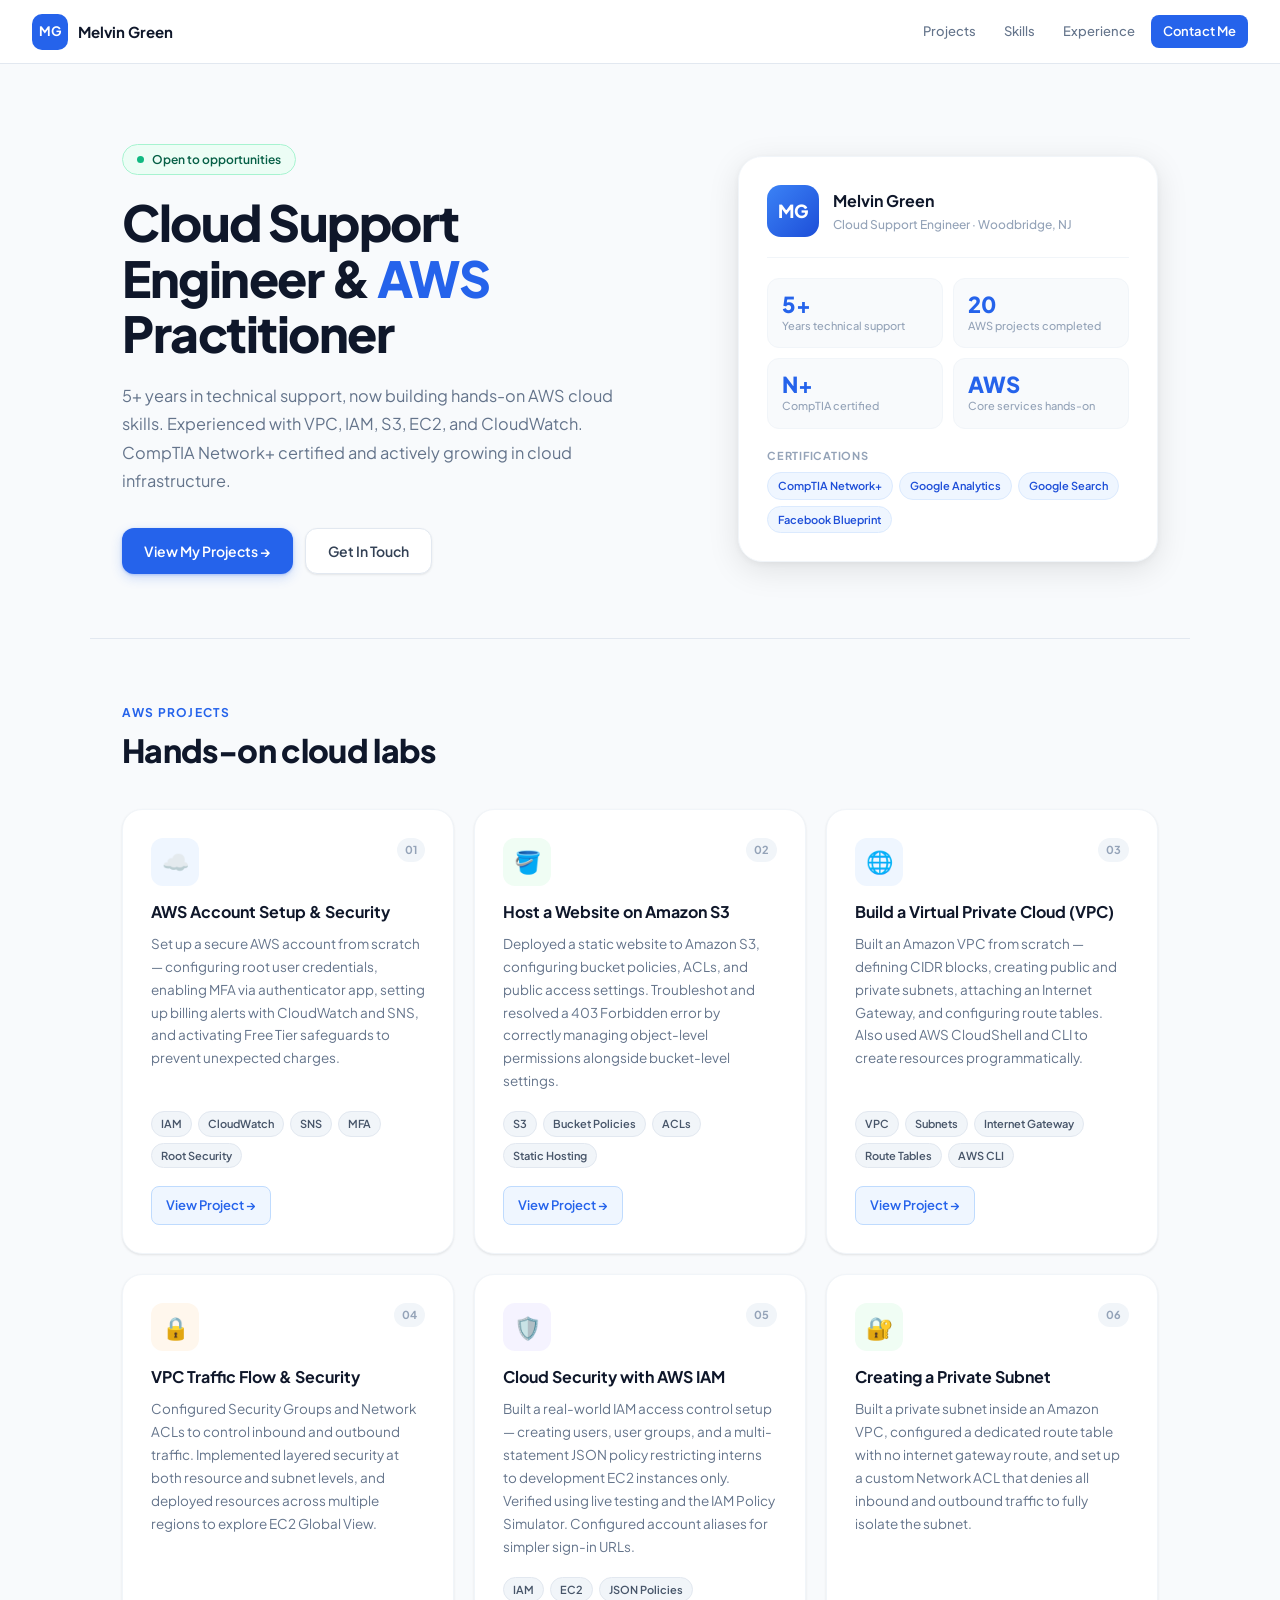
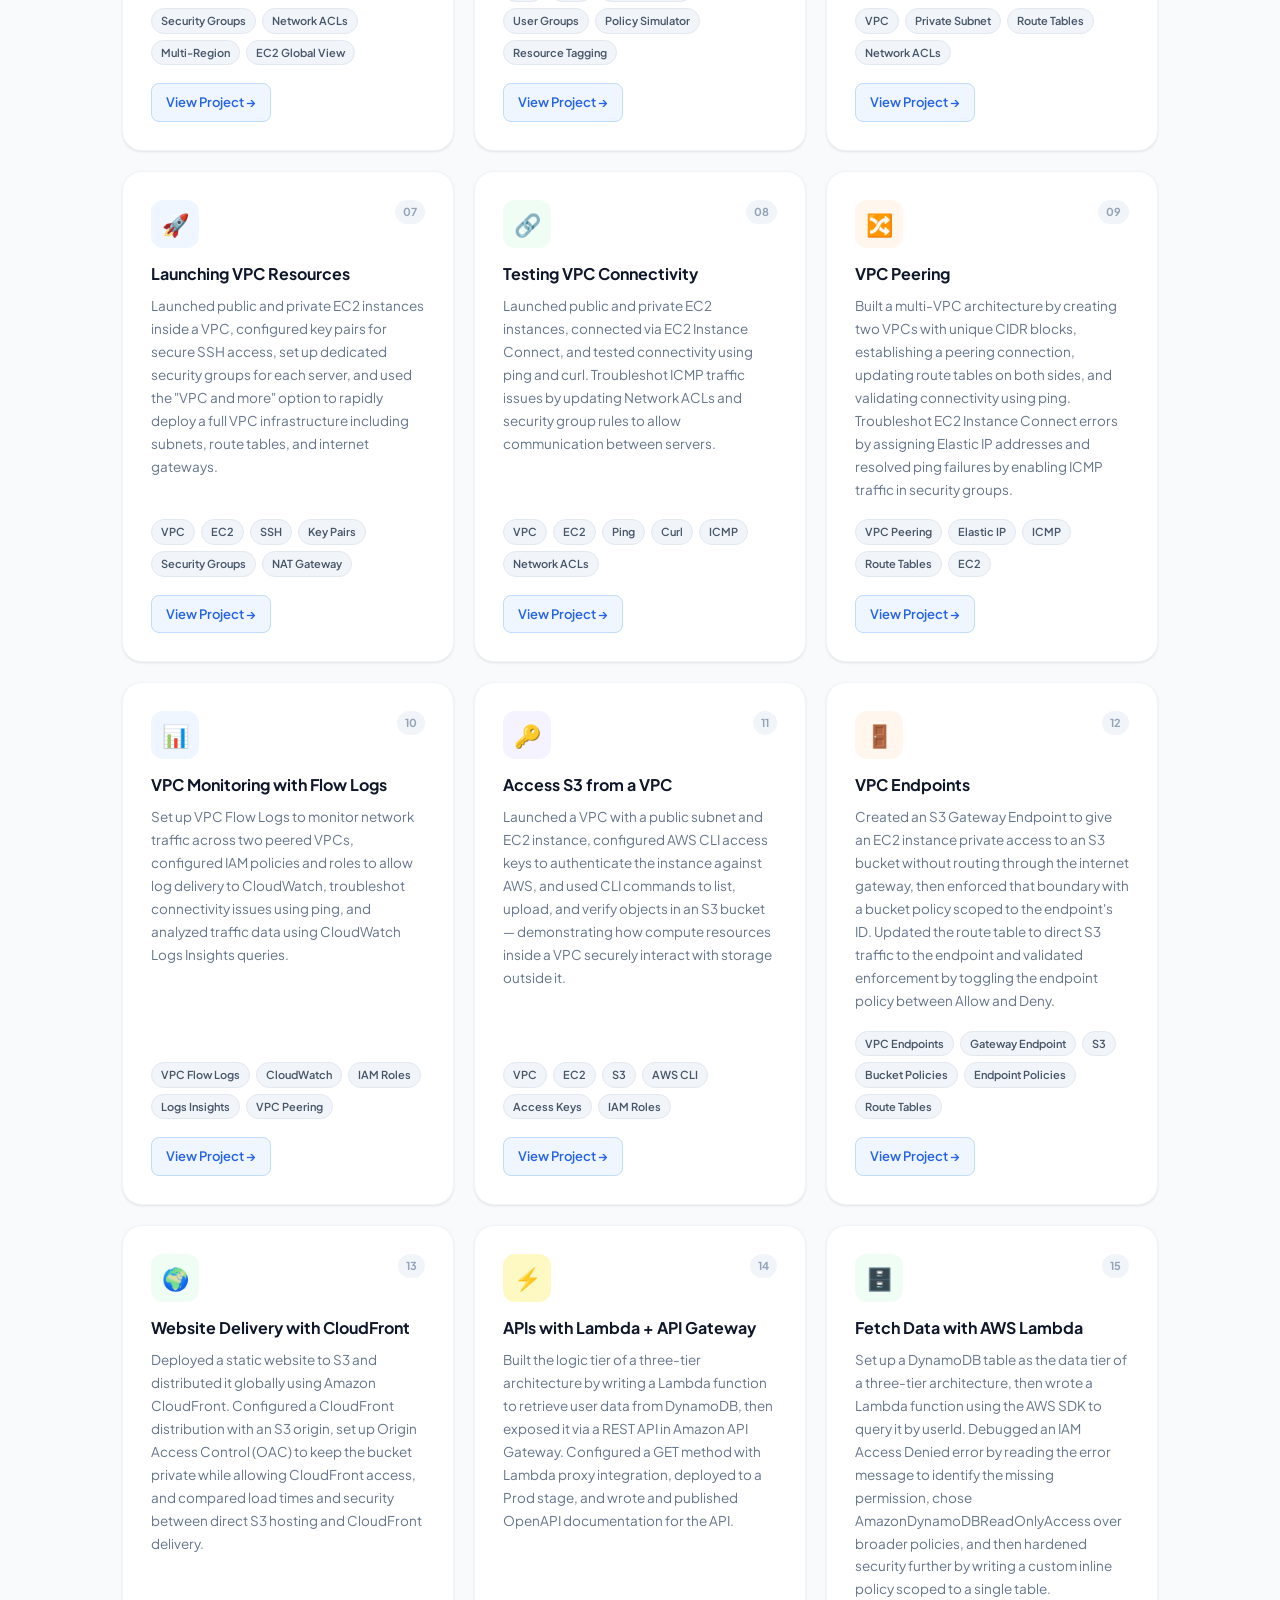
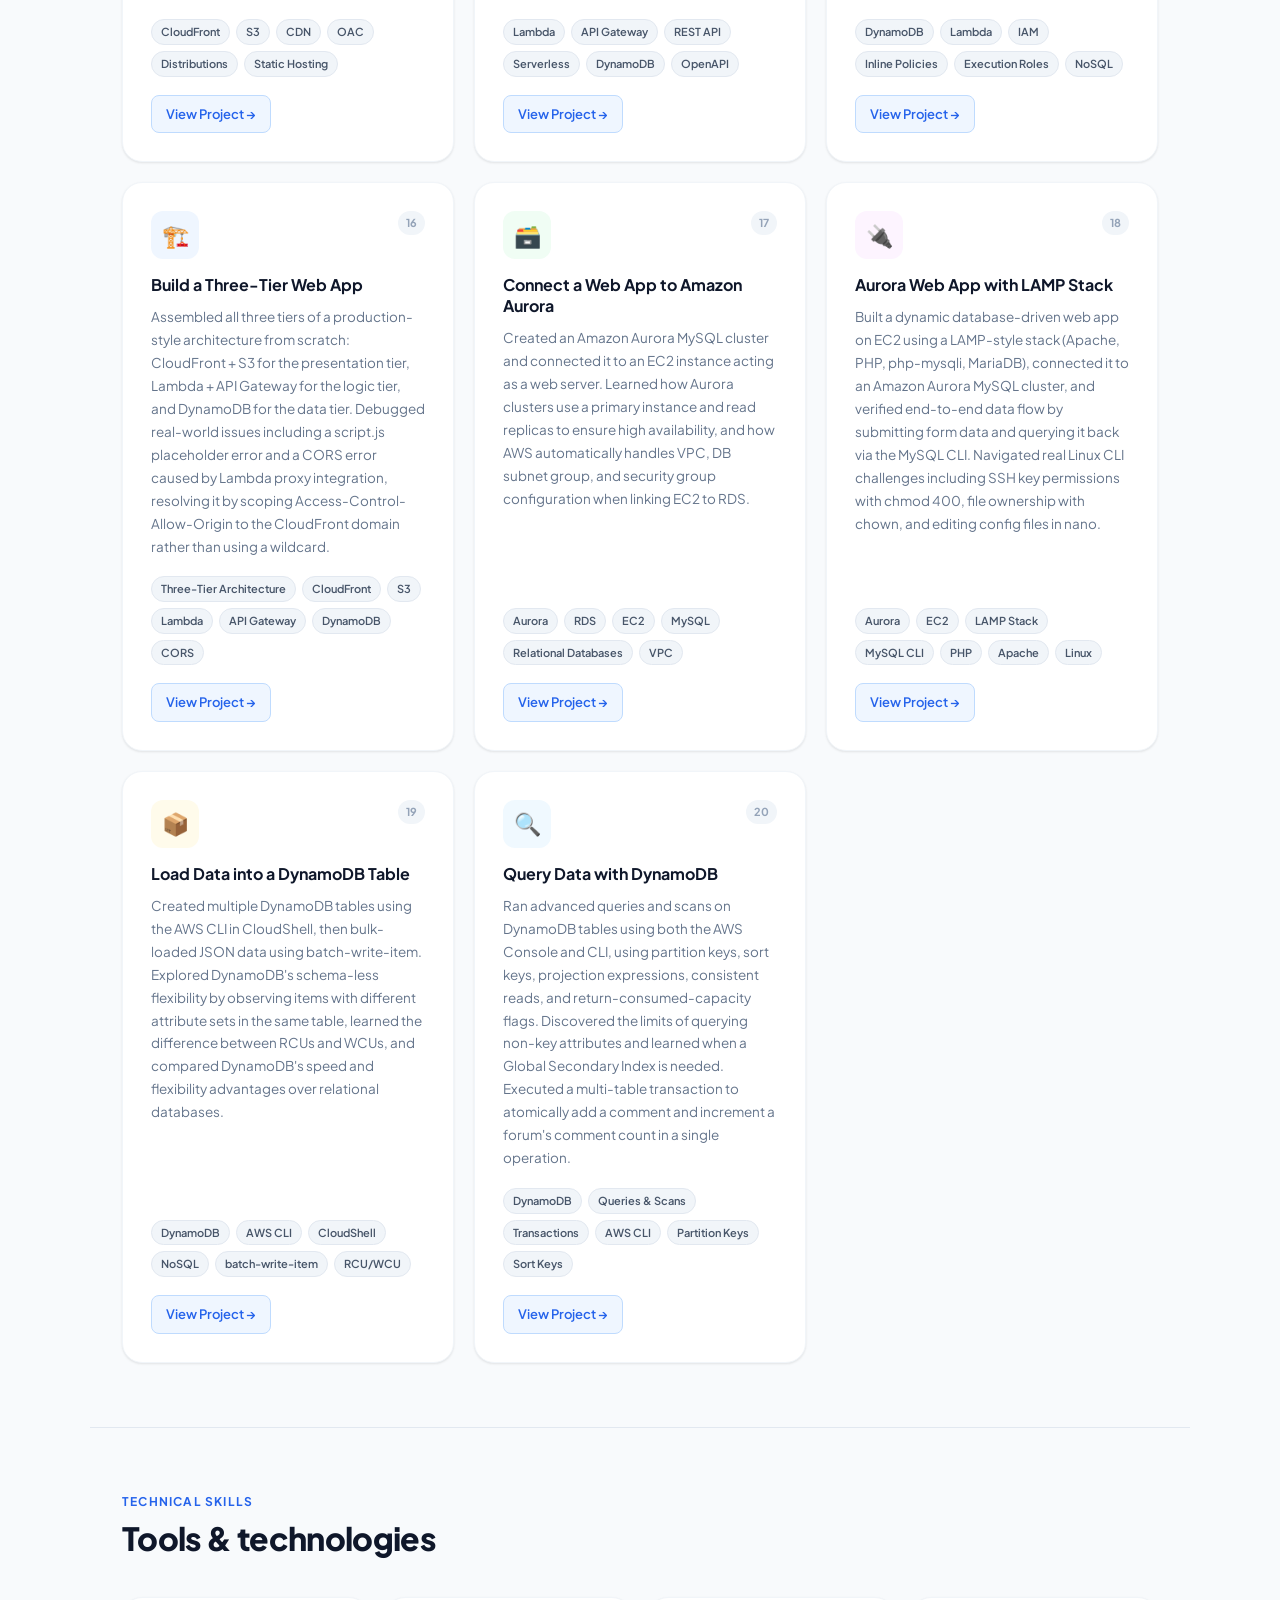
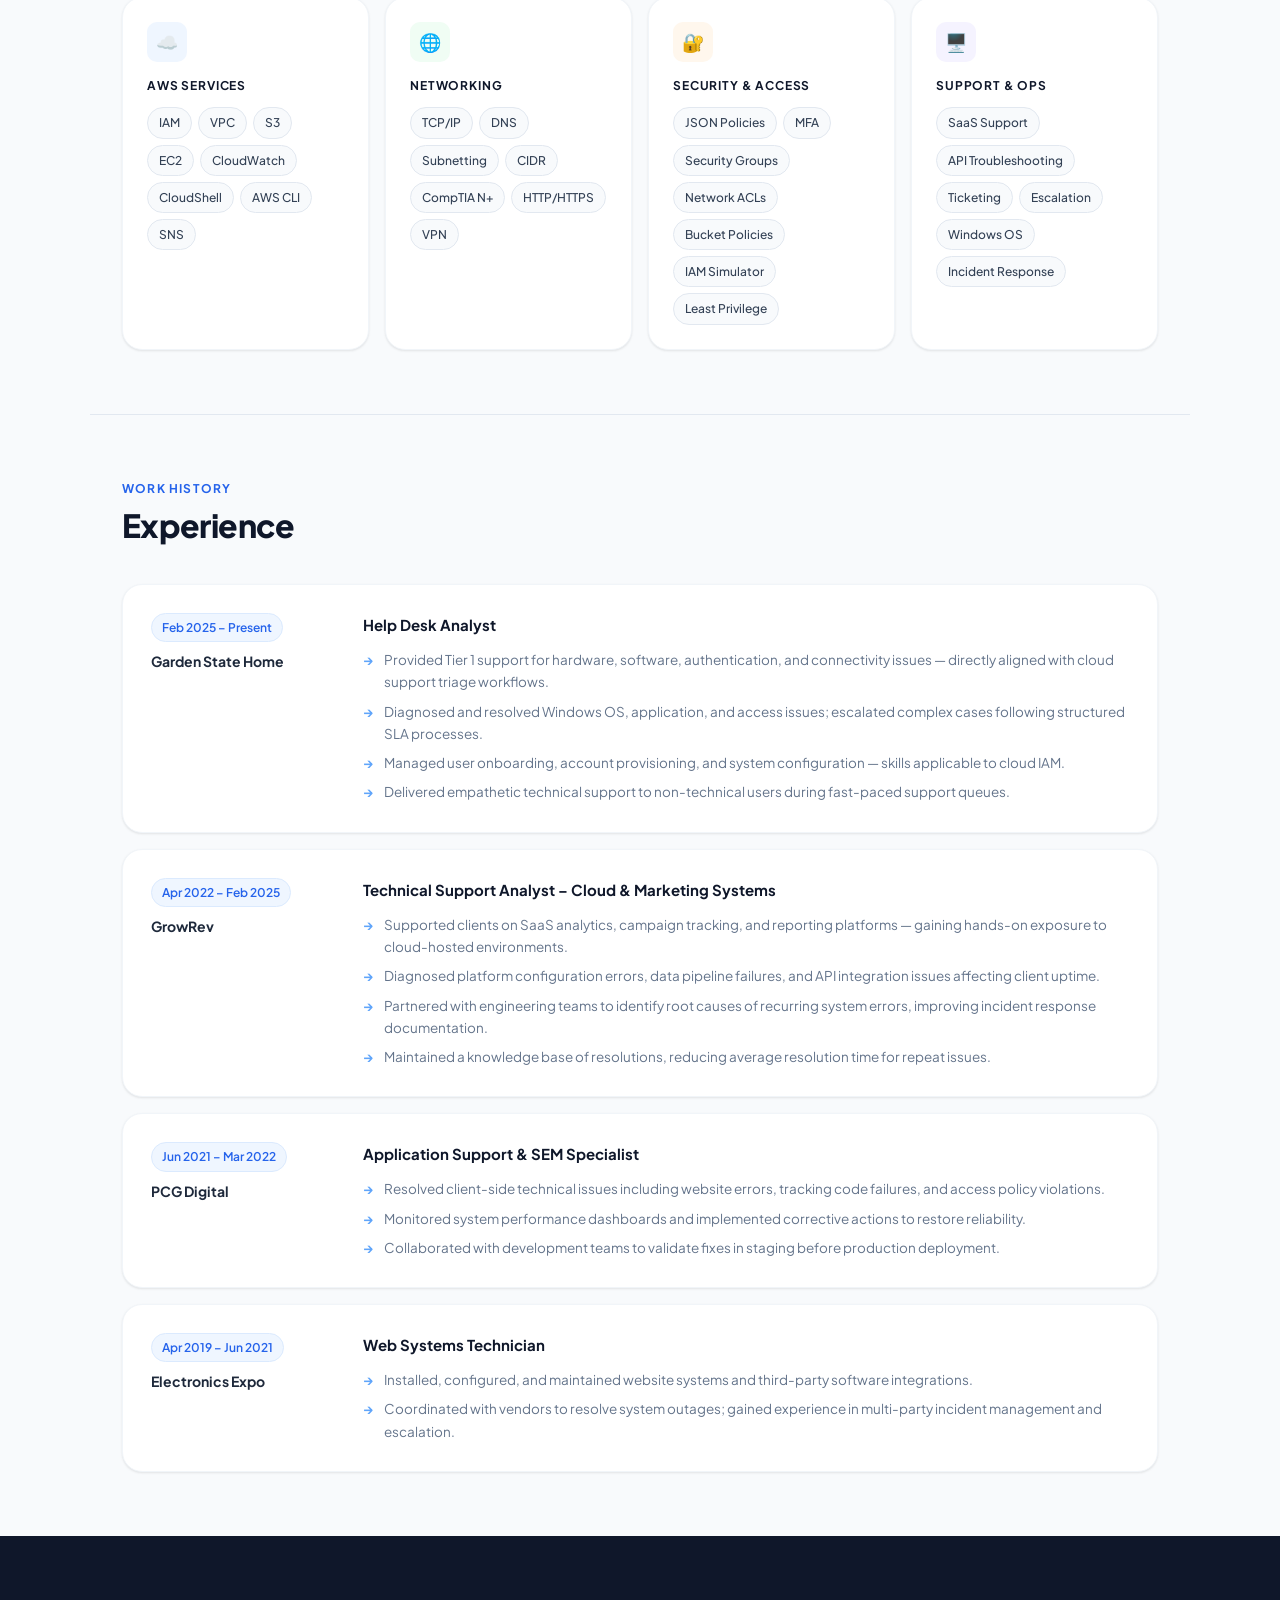
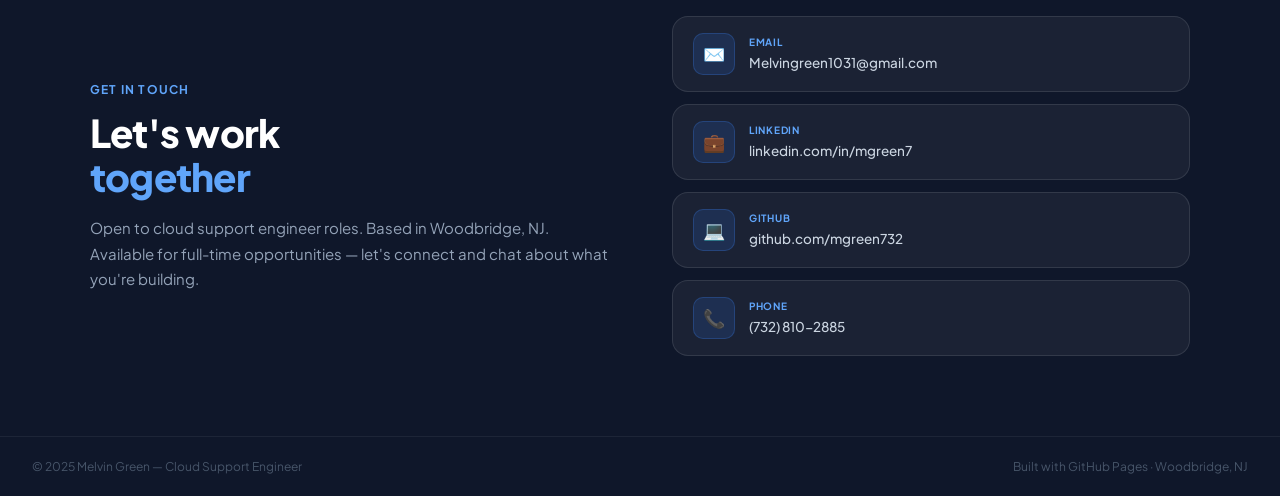
==== commit ca5586b8: "Update index.html" ====
--- a/index.html
+++ b/index.html
@@ -3,7 +3,7 @@
 <head>
 <meta charset="UTF-8">
 <meta name="viewport" content="width=device-width, initial-scale=1.0">
-<title>Projects — Melvin Green | Cloud Support Engineer</title>
+<title>Melvin Green — Cloud Support Engineer</title>
 <link rel="preconnect" href="https://fonts.googleapis.com">
 <link href="https://fonts.googleapis.com/css2?family=Plus+Jakarta+Sans:wght@300;400;500;600;700;800&display=swap" rel="stylesheet">
 <style>
@@ -34,7 +34,6 @@
   html { scroll-behavior: smooth; }
   body { font-family: 'Plus Jakarta Sans', sans-serif; background: var(--gray-50); color: var(--gray-800); font-size: 16px; line-height: 1.6; }
 
-  /* ── NAV (identical to index) ── */
   nav {
     background: rgba(255,255,255,0.9);
     backdrop-filter: blur(12px);
@@ -43,986 +42,586 @@
     padding: 0 2rem; height: 64px;
     display: flex; align-items: center; justify-content: space-between;
   }
-  .nav-brand { display: flex; align-items: center; gap: 10px; text-decoration: none; }
+  .nav-brand { display: flex; align-items: center; gap: 10px; }
   .nav-avatar { width: 36px; height: 36px; background: var(--blue-600); border-radius: 10px; display: flex; align-items: center; justify-content: center; font-size: 13px; font-weight: 700; color: #fff; }
   .nav-name { font-size: 15px; font-weight: 700; color: var(--gray-900); }
   .nav-links { display: flex; align-items: center; gap: 4px; }
   .nav-links a { font-size: 13px; font-weight: 500; color: var(--gray-500); text-decoration: none; padding: 6px 12px; border-radius: 8px; transition: all 0.15s; }
   .nav-links a:hover { color: var(--gray-900); background: var(--gray-100); }
-  .nav-links a.active { color: var(--blue-600); background: var(--blue-50); }
   .nav-cta { background: var(--blue-600) !important; color: #fff !important; font-weight: 600 !important; }
   .nav-cta:hover { background: var(--blue-700) !important; }
 
-  /* ── PAGE HEADER ── */
-  .page-header {
-    max-width: 1100px; margin: 0 auto; padding: 56px 2rem 48px;
-    display: flex; align-items: flex-end; justify-content: space-between; gap: 2rem; flex-wrap: wrap;
-  }
-  .page-header-left {}
+  .hero { max-width: 1100px; margin: 0 auto; padding: 80px 2rem 64px; display: grid; grid-template-columns: 1fr 420px; gap: 3rem; align-items: center; }
+  .hero-available { display: inline-flex; align-items: center; gap: 8px; background: #ECFDF5; color: #065F46; font-size: 12px; font-weight: 600; padding: 5px 14px; border-radius: 99px; margin-bottom: 20px; border: 1px solid #A7F3D0; }
+  .hero-available::before { content: ''; width: 7px; height: 7px; border-radius: 50%; background: #10B981; animation: pulse 2s infinite; }
+  @keyframes pulse { 0%,100% { opacity:1; } 50% { opacity:0.4; } }
+  .hero h1 { font-size: clamp(2.1rem, 4.5vw, 3.1rem); font-weight: 800; line-height: 1.12; letter-spacing: -0.03em; color: var(--gray-900); margin-bottom: 20px; }
+  .hero h1 .hi { color: var(--blue-600); }
+  .hero-sub { font-size: 1.02rem; color: var(--gray-500); line-height: 1.75; margin-bottom: 32px; max-width: 500px; }
+  .hero-actions { display: flex; gap: 12px; flex-wrap: wrap; }
+  .btn { display: inline-flex; align-items: center; gap: 7px; font-size: 14px; font-weight: 600; padding: 11px 22px; border-radius: 12px; text-decoration: none; transition: all 0.2s; border: none; cursor: pointer; font-family: inherit; }
+  .btn-primary { background: var(--blue-600); color: #fff; box-shadow: 0 1px 3px rgba(37,99,235,0.3), 0 4px 12px rgba(37,99,235,0.2); }
+  .btn-primary:hover { background: var(--blue-700); transform: translateY(-1px); box-shadow: 0 2px 6px rgba(37,99,235,0.4), 0 8px 20px rgba(37,99,235,0.25); }
+  .btn-ghost { background: var(--white); color: var(--gray-700); border: 1.5px solid var(--gray-200); box-shadow: var(--shadow-sm); }
+  .btn-ghost:hover { border-color: var(--gray-300); transform: translateY(-1px); }
+
+  .hero-card { background: var(--white); border-radius: 24px; padding: 28px; box-shadow: var(--shadow-lg); border: 1px solid var(--gray-100); }
+  .hc-header { display: flex; align-items: center; gap: 14px; margin-bottom: 20px; padding-bottom: 20px; border-bottom: 1px solid var(--gray-100); }
+  .hc-avatar { width: 52px; height: 52px; background: linear-gradient(135deg, var(--blue-500), var(--blue-700)); border-radius: 14px; display: flex; align-items: center; justify-content: center; font-size: 18px; font-weight: 800; color: #fff; flex-shrink: 0; }
+  .hc-name { font-size: 16px; font-weight: 700; color: var(--gray-900); }
+  .hc-role { font-size: 12px; color: var(--gray-400); font-weight: 500; margin-top: 2px; }
+  .stats-grid { display: grid; grid-template-columns: 1fr 1fr; gap: 10px; margin-bottom: 18px; }
+  .stat-box { background: var(--gray-50); border-radius: 12px; padding: 14px; border: 1px solid var(--gray-100); }
+  .stat-num { font-size: 22px; font-weight: 800; color: var(--blue-600); line-height: 1; margin-bottom: 4px; }
+  .stat-lbl { font-size: 11px; color: var(--gray-400); font-weight: 500; line-height: 1.3; }
+  .cert-lbl { font-size: 11px; font-weight: 700; color: var(--gray-400); text-transform: uppercase; letter-spacing: 0.07em; margin-bottom: 8px; }
+  .cert-tags { display: flex; flex-wrap: wrap; gap: 6px; }
+  .cert-tag { font-size: 11px; font-weight: 600; padding: 4px 10px; border-radius: 99px; background: var(--blue-50); color: var(--blue-700); border: 1px solid var(--blue-100); }
+
+  .section { max-width: 1100px; margin: 0 auto; padding: 64px 2rem; }
   .eyebrow { font-size: 12px; font-weight: 700; color: var(--blue-600); text-transform: uppercase; letter-spacing: 0.1em; margin-bottom: 8px; }
-  .page-title { font-size: clamp(2rem, 4vw, 2.8rem); font-weight: 800; color: var(--gray-900); letter-spacing: -0.03em; line-height: 1.1; margin-bottom: 12px; }
-  .page-sub { font-size: 15px; color: var(--gray-500); max-width: 520px; line-height: 1.7; }
-  .back-btn { display: inline-flex; align-items: center; gap: 7px; font-size: 13px; font-weight: 600; color: var(--gray-600); text-decoration: none; padding: 9px 18px; border-radius: 10px; border: 1.5px solid var(--gray-200); background: var(--white); box-shadow: var(--shadow-sm); transition: all 0.15s; white-space: nowrap; }
-  .back-btn:hover { border-color: var(--gray-300); transform: translateY(-1px); }
-
-  /* ── PROJECT SIDEBAR + VIEWER LAYOUT ── */
-  .projects-layout {
-    max-width: 1100px; margin: 0 auto; padding: 0 2rem 80px;
-    display: grid; grid-template-columns: 280px 1fr; gap: 24px; align-items: start;
-  }
-
-  /* ── SIDEBAR ── */
-  .sidebar { position: sticky; top: 80px; display: flex; flex-direction: column; gap: 10px; }
-  .sidebar-label { font-size: 11px; font-weight: 700; color: var(--gray-400); text-transform: uppercase; letter-spacing: 0.08em; padding: 0 4px; margin-bottom: 4px; }
-
-  .proj-btn {
-    display: flex; align-items: center; gap: 12px;
-    background: var(--white); border: 1.5px solid var(--gray-200);
-    border-radius: 14px; padding: 14px 16px; cursor: pointer;
-    transition: all 0.2s; text-align: left; font-family: inherit;
-    box-shadow: var(--shadow-sm); position: relative; overflow: hidden;
-  }
-  .proj-btn::before {
-    content: ''; position: absolute; left: 0; top: 0; bottom: 0; width: 3px;
-    background: var(--blue-600); border-radius: 0 2px 2px 0;
-    transform: scaleX(0); transform-origin: left; transition: transform 0.2s;
-  }
-  .proj-btn:hover { border-color: var(--blue-200); box-shadow: var(--shadow-md); transform: translateX(2px); }
-  .proj-btn:hover::before { transform: scaleX(1); }
-  .proj-btn.active { border-color: var(--blue-400); background: var(--blue-50); box-shadow: 0 0 0 3px rgba(37,99,235,0.08); }
-  .proj-btn.active::before { transform: scaleX(1); }
-
-  .proj-btn-icon { width: 38px; height: 38px; border-radius: 10px; display: flex; align-items: center; justify-content: center; font-size: 18px; flex-shrink: 0; }
-  .proj-btn-text { flex: 1; min-width: 0; }
-  .proj-btn-num { font-size: 10px; font-weight: 700; color: var(--gray-400); margin-bottom: 1px; }
-  .proj-btn-title { font-size: 13px; font-weight: 700; color: var(--gray-800); line-height: 1.3; }
-  .proj-btn.active .proj-btn-title { color: var(--blue-700); }
-  .proj-btn-arrow { font-size: 12px; color: var(--gray-400); flex-shrink: 0; transition: transform 0.2s; }
-  .proj-btn.active .proj-btn-arrow { color: var(--blue-500); transform: translateX(2px); }
-
-  /* ── MAIN VIEWER PANEL ── */
-  .viewer-panel {
-    background: var(--white); border-radius: 24px;
-    border: 1px solid var(--gray-100); box-shadow: var(--shadow-lg);
-    overflow: hidden; min-height: 700px;
-    display: flex; flex-direction: column;
-  }
-
-  /* Project detail views — all hidden by default */
-  .project-view { display: none; flex-direction: column; flex: 1; animation: fadeIn 0.3s ease; }
-  .project-view.visible { display: flex; }
-  @keyframes fadeIn { from { opacity:0; transform: translateY(8px); } to { opacity:1; transform: translateY(0); } }
-
-  .pv-header { padding: 28px 32px 24px; border-bottom: 1px solid var(--gray-100); }
-  .pv-top { display: flex; align-items: center; gap: 16px; margin-bottom: 16px; }
-  .pv-icon { width: 52px; height: 52px; border-radius: 14px; display: flex; align-items: center; justify-content: center; font-size: 24px; flex-shrink: 0; }
-  .pv-meta {}
-  .pv-num { font-size: 11px; font-weight: 700; color: var(--blue-600); text-transform: uppercase; letter-spacing: 0.08em; margin-bottom: 3px; }
-  .pv-title { font-size: 1.4rem; font-weight: 800; color: var(--gray-900); letter-spacing: -0.02em; line-height: 1.2; }
-  .pv-desc { font-size: 14px; color: var(--gray-500); line-height: 1.75; margin-bottom: 16px; max-width: 680px; }
-  .pv-tags { display: flex; flex-wrap: wrap; gap: 6px; }
+  .sec-title { font-size: 2rem; font-weight: 800; color: var(--gray-900); letter-spacing: -0.02em; line-height: 1.2; margin-bottom: 40px; }
+  .divider { border: none; border-top: 1px solid var(--gray-200); max-width: 1100px; margin: 0 auto; }
+
+  .projects-grid { display: grid; grid-template-columns: repeat(auto-fit, minmax(310px, 1fr)); gap: 20px; }
+  .project-card { background: var(--white); border-radius: 20px; padding: 28px; border: 1px solid var(--gray-100); box-shadow: var(--shadow-sm); transition: all 0.25s; display: flex; flex-direction: column; }
+  .project-card:hover { box-shadow: var(--shadow-md); transform: translateY(-3px); border-color: var(--blue-100); }
+  .pc-top { display: flex; align-items: flex-start; justify-content: space-between; margin-bottom: 16px; }
+  .pc-icon { width: 48px; height: 48px; border-radius: 12px; display: flex; align-items: center; justify-content: center; font-size: 22px; flex-shrink: 0; }
+  .pc-num { font-size: 11px; font-weight: 700; color: var(--gray-400); background: var(--gray-100); padding: 3px 8px; border-radius: 99px; }
+  .project-card h3 { font-size: 16px; font-weight: 700; color: var(--gray-900); margin-bottom: 10px; line-height: 1.3; }
+  .project-card p { font-size: 13.5px; color: var(--gray-500); line-height: 1.7; flex: 1; margin-bottom: 18px; }
+  .p-tags { display: flex; flex-wrap: wrap; gap: 6px; margin-bottom: 18px; }
   .tag { font-size: 11px; font-weight: 600; padding: 3px 9px; border-radius: 99px; background: var(--gray-100); color: var(--gray-600); border: 1px solid var(--gray-200); }
-
-  /* PDF viewer */
-  .pv-pdf-wrap {
-    flex: 1; display: flex; flex-direction: column;
-    background: var(--gray-100); position: relative;
-  }
-  .pv-pdf-toolbar {
-    display: flex; align-items: center; justify-content: space-between;
-    padding: 10px 20px; background: var(--white); border-bottom: 1px solid var(--gray-200);
-    gap: 12px; flex-wrap: wrap;
-  }
-  .pv-pdf-filename { font-size: 12px; font-weight: 600; color: var(--gray-500); display: flex; align-items: center; gap: 6px; }
-  .pv-pdf-filename span { font-size: 16px; }
-  .pv-pdf-actions { display: flex; gap: 8px; }
-  .pdf-action-btn {
-    display: inline-flex; align-items: center; gap: 5px; font-size: 12px; font-weight: 600;
-    padding: 6px 14px; border-radius: 8px; text-decoration: none; transition: all 0.15s;
-    font-family: inherit; cursor: pointer; border: none;
-  }
-  .btn-download { background: var(--blue-600); color: #fff; }
-  .btn-download:hover { background: var(--blue-700); }
-  .btn-open { background: var(--gray-100); color: var(--gray-700); border: 1.5px solid var(--gray-200); }
-  .btn-open:hover { background: var(--gray-200); }
-
-  .pdf-embed-wrap { flex: 1; position: relative; min-height: 560px; }
-  .pdf-embed-wrap iframe {
-    position: absolute; inset: 0; width: 100%; height: 100%;
-    border: none; display: block;
-  }
-
-  /* Fallback for browsers that block embedded PDFs */
-  .pdf-fallback {
-    display: none; flex-direction: column; align-items: center; justify-content: center;
-    text-align: center; padding: 60px 40px; gap: 16px; height: 100%;
-  }
-  .pdf-fallback-icon { font-size: 48px; margin-bottom: 8px; }
-  .pdf-fallback h4 { font-size: 16px; font-weight: 700; color: var(--gray-800); }
-  .pdf-fallback p { font-size: 13px; color: var(--gray-500); max-width: 300px; line-height: 1.6; }
-
-  /* ── FOOTER ── */
+  .p-link { display: inline-flex; align-items: center; gap: 6px; font-size: 13px; font-weight: 600; color: var(--blue-600); text-decoration: none; padding: 8px 14px; border-radius: 8px; border: 1.5px solid var(--blue-200); background: var(--blue-50); transition: all 0.15s; margin-top: auto; width: fit-content; }
+  .p-link:hover { background: var(--blue-100); border-color: var(--blue-300); }
+
+  .skills-grid { display: grid; grid-template-columns: repeat(auto-fit, minmax(220px, 1fr)); gap: 16px; }
+  .sg-card { background: var(--white); border-radius: 20px; padding: 24px; border: 1px solid var(--gray-100); box-shadow: var(--shadow-sm); }
+  .sg-icon { width: 40px; height: 40px; border-radius: 10px; display: flex; align-items: center; justify-content: center; font-size: 18px; margin-bottom: 14px; }
+  .sg-title { font-size: 12px; font-weight: 700; color: var(--gray-900); text-transform: uppercase; letter-spacing: 0.07em; margin-bottom: 12px; }
+  .chips { display: flex; flex-wrap: wrap; gap: 6px; }
+  .chip { font-size: 12px; font-weight: 500; padding: 5px 11px; border-radius: 99px; background: var(--gray-50); color: var(--gray-700); border: 1px solid var(--gray-200); }
+
+  .exp-list { display: flex; flex-direction: column; gap: 16px; }
+  .exp-card { background: var(--white); border-radius: 20px; padding: 28px; border: 1px solid var(--gray-100); box-shadow: var(--shadow-sm); display: grid; grid-template-columns: 180px 1fr; gap: 2rem; transition: box-shadow 0.2s; }
+  .exp-card:hover { box-shadow: var(--shadow-md); }
+  .exp-date { font-size: 12px; font-weight: 600; color: var(--blue-600); background: var(--blue-50); border: 1px solid var(--blue-100); padding: 4px 10px; border-radius: 99px; display: inline-block; margin-bottom: 8px; white-space: nowrap; }
+  .exp-company { font-size: 14px; font-weight: 700; color: var(--gray-800); }
+  .exp-title { font-size: 15px; font-weight: 700; color: var(--gray-900); margin-bottom: 12px; }
+  .exp-bullets { list-style: none; display: flex; flex-direction: column; gap: 7px; }
+  .exp-bullets li { font-size: 13.5px; color: var(--gray-500); line-height: 1.65; display: flex; gap: 10px; }
+  .exp-bullets li::before { content: '→'; color: var(--blue-400); flex-shrink: 0; font-weight: 700; }
+
+  .contact-wrap { background: var(--gray-900); padding: 80px 2rem; }
+  .contact-inner { max-width: 1100px; margin: 0 auto; display: grid; grid-template-columns: 1fr 1fr; gap: 4rem; align-items: center; }
+  .c-eyebrow { font-size: 12px; font-weight: 700; color: var(--blue-400); text-transform: uppercase; letter-spacing: 0.1em; margin-bottom: 12px; }
+  .c-heading { font-size: 2.4rem; font-weight: 800; color: #fff; line-height: 1.15; letter-spacing: -0.02em; margin-bottom: 16px; }
+  .c-heading span { color: var(--blue-400); }
+  .c-sub { font-size: 15px; color: #94A3B8; line-height: 1.7; }
+  .c-cards { display: flex; flex-direction: column; gap: 12px; }
+  .c-card { background: rgba(255,255,255,0.05); border: 1px solid rgba(255,255,255,0.1); border-radius: 16px; padding: 16px 20px; display: flex; align-items: center; gap: 14px; text-decoration: none; transition: all 0.2s; }
+  .c-card:hover { background: rgba(255,255,255,0.09); border-color: rgba(59,130,246,0.5); transform: translateX(4px); }
+  .c-icon { width: 42px; height: 42px; background: rgba(59,130,246,0.15); border-radius: 10px; display: flex; align-items: center; justify-content: center; font-size: 18px; flex-shrink: 0; border: 1px solid rgba(59,130,246,0.25); }
+  .c-lbl { font-size: 10px; font-weight: 700; color: var(--blue-400); text-transform: uppercase; letter-spacing: 0.07em; margin-bottom: 2px; }
+  .c-val { font-size: 13.5px; font-weight: 500; color: #CBD5E1; }
+
   footer { background: var(--gray-900); border-top: 1px solid rgba(255,255,255,0.06); padding: 20px 2rem; display: flex; justify-content: space-between; align-items: center; }
   footer p { font-size: 12px; color: #475569; }
 
-  /* ── RESPONSIVE ── */
-  @media (max-width: 820px) {
+  @keyframes fadeUp { from { opacity:0; transform:translateY(20px); } to { opacity:1; transform:translateY(0); } }
+  .hero-text > * { animation: fadeUp 0.55s ease both; }
+  .hero-text > *:nth-child(1) { animation-delay: 0.05s; }
+  .hero-text > *:nth-child(2) { animation-delay: 0.15s; }
+  .hero-text > *:nth-child(3) { animation-delay: 0.25s; }
+  .hero-text > *:nth-child(4) { animation-delay: 0.35s; }
+  .hero-card { animation: fadeUp 0.55s ease 0.2s both; }
+
+  @media (max-width: 768px) {
     nav { padding: 0 1rem; }
     .nav-links a:not(.nav-cta) { display: none; }
-    .page-header { padding: 40px 1.25rem 32px; }
-    .projects-layout { grid-template-columns: 1fr; padding: 0 1.25rem 64px; }
-    .sidebar { position: static; flex-direction: row; flex-wrap: wrap; }
-    .proj-btn { flex: 1 1 140px; }
-    .pv-header { padding: 20px 20px 16px; }
-    .pv-pdf-toolbar { padding: 8px 12px; }
+    .hero { grid-template-columns: 1fr; padding: 40px 1.25rem 48px; gap: 2rem; }
+    .section { padding: 48px 1.25rem; }
+    .exp-card { grid-template-columns: 1fr; gap: 1rem; }
+    .contact-inner { grid-template-columns: 1fr; gap: 2.5rem; }
+    .contact-wrap { padding: 56px 1.25rem; }
     footer { flex-direction: column; gap: 6px; text-align: center; }
   }
 </style>
 </head>
 <body>
 
-<!-- NAV -->
 <nav>
-  <a href="index.html" class="nav-brand">
+  <div class="nav-brand">
     <div class="nav-avatar">MG</div>
     <span class="nav-name">Melvin Green</span>
-  </a>
+  </div>
   <div class="nav-links">
-    <a href="index.html">Home</a>
-    <a href="index.html#skills">Skills</a>
-    <a href="index.html#experience">Experience</a>
-    <a href="projects.html" class="active">Projects</a>
-    <a href="index.html#contact" class="nav-cta">Contact Me</a>
+    <a href="projects.html">Projects</a>
+    <a href="#skills">Skills</a>
+    <a href="#experience">Experience</a>
+    <a href="#contact" class="nav-cta">Contact Me</a>
   </div>
 </nav>
 
-<!-- PAGE HEADER -->
-<div class="page-header">
-  <div class="page-header-left">
-    <div class="eyebrow">AWS Projects</div>
-    <h1 class="page-title">Hands-on cloud labs</h1>
-    <p class="page-sub">Twenty real AWS projects built from scratch. Click any project to read the full write-up with embedded documentation.</p>
-  </div>
-  <a href="index.html" class="back-btn">← Back to Portfolio</a>
+<div class="hero">
+  <div class="hero-text">
+    <div class="hero-available">Open to opportunities</div>
+    <h1>Cloud Support<br>Engineer &amp; <span class="hi">AWS</span><br>Practitioner</h1>
+    <p class="hero-sub">5+ years in technical support, now building hands-on AWS cloud skills. Experienced with VPC, IAM, S3, EC2, and CloudWatch. CompTIA Network+ certified and actively growing in cloud infrastructure.</p>
+    <div class="hero-actions">
+      <a href="projects.html" class="btn btn-primary">View My Projects →</a>
+      <a href="mailto:Melvingreen1031@gmail.com" class="btn btn-ghost">Get In Touch</a>
+    </div>
+  </div>
+
+  <div class="hero-card">
+    <div class="hc-header">
+      <div class="hc-avatar">MG</div>
+      <div>
+        <div class="hc-name">Melvin Green</div>
+        <div class="hc-role">Cloud Support Engineer · Woodbridge, NJ</div>
+      </div>
+    </div>
+    <div class="stats-grid">
+      <div class="stat-box"><div class="stat-num">5+</div><div class="stat-lbl">Years technical support</div></div>
+      <div class="stat-box"><div class="stat-num">20</div><div class="stat-lbl">AWS projects completed</div></div>
+      <div class="stat-box"><div class="stat-num">N+</div><div class="stat-lbl">CompTIA certified</div></div>
+      <div class="stat-box"><div class="stat-num">AWS</div><div class="stat-lbl">Core services hands-on</div></div>
+    </div>
+    <div class="cert-lbl">Certifications</div>
+    <div class="cert-tags">
+      <span class="cert-tag">CompTIA Network+</span>
+      <span class="cert-tag">Google Analytics</span>
+      <span class="cert-tag">Google Search</span>
+      <span class="cert-tag">Facebook Blueprint</span>
+    </div>
+  </div>
 </div>
 
-<!-- MAIN LAYOUT -->
-<div class="projects-layout">
-
-  <!-- SIDEBAR -->
-  <aside class="sidebar">
-    <div class="sidebar-label">All Projects</div>
-
-    <button class="proj-btn active" onclick="showProject('p1', this)">
-      <div class="proj-btn-icon" style="background:#EFF6FF;">☁️</div>
-      <div class="proj-btn-text">
-        <div class="proj-btn-num">01</div>
-        <div class="proj-btn-title">AWS Account Setup &amp; Security</div>
-      </div>
-      <span class="proj-btn-arrow">›</span>
-    </button>
-
-    <button class="proj-btn" onclick="showProject('p2', this)">
-      <div class="proj-btn-icon" style="background:#F0FDF4;">🪣</div>
-      <div class="proj-btn-text">
-        <div class="proj-btn-num">02</div>
-        <div class="proj-btn-title">Host a Website on Amazon S3</div>
-      </div>
-      <span class="proj-btn-arrow">›</span>
-    </button>
-
-    <button class="proj-btn" onclick="showProject('p3', this)">
-      <div class="proj-btn-icon" style="background:#EFF6FF;">🌐</div>
-      <div class="proj-btn-text">
-        <div class="proj-btn-num">03</div>
-        <div class="proj-btn-title">Build a Virtual Private Cloud</div>
-      </div>
-      <span class="proj-btn-arrow">›</span>
-    </button>
-
-    <button class="proj-btn" onclick="showProject('p4', this)">
-      <div class="proj-btn-icon" style="background:#FFF7ED;">🔒</div>
-      <div class="proj-btn-text">
-        <div class="proj-btn-num">04</div>
-        <div class="proj-btn-title">VPC Traffic Flow &amp; Security</div>
-      </div>
-      <span class="proj-btn-arrow">›</span>
-    </button>
-
-    <button class="proj-btn" onclick="showProject('p5', this)">
-      <div class="proj-btn-icon" style="background:#F5F3FF;">🛡️</div>
-      <div class="proj-btn-text">
-        <div class="proj-btn-num">05</div>
-        <div class="proj-btn-title">Cloud Security with AWS IAM</div>
-      </div>
-      <span class="proj-btn-arrow">›</span>
-    </button>
-
-    <button class="proj-btn" onclick="showProject('p6', this)">
-      <div class="proj-btn-icon" style="background:#F0FDF4;">🔐</div>
-      <div class="proj-btn-text">
-        <div class="proj-btn-num">06</div>
-        <div class="proj-btn-title">Creating a Private Subnet</div>
-      </div>
-      <span class="proj-btn-arrow">›</span>
-    </button>
-
-    <button class="proj-btn" onclick="showProject('p7', this)">
-      <div class="proj-btn-icon" style="background:#EFF6FF;">🚀</div>
-      <div class="proj-btn-text">
-        <div class="proj-btn-num">07</div>
-        <div class="proj-btn-title">Launching VPC Resources</div>
-      </div>
-      <span class="proj-btn-arrow">›</span>
-    </button>
-
-    <button class="proj-btn" onclick="showProject('p8', this)">
-      <div class="proj-btn-icon" style="background:#F0FDF4;">🔗</div>
-      <div class="proj-btn-text">
-        <div class="proj-btn-num">08</div>
-        <div class="proj-btn-title">Testing VPC Connectivity</div>
-      </div>
-      <span class="proj-btn-arrow">›</span>
-    </button>
-
-    <button class="proj-btn" onclick="showProject('p9', this)">
-      <div class="proj-btn-icon" style="background:#FFF7ED;">🔀</div>
-      <div class="proj-btn-text">
-        <div class="proj-btn-num">09</div>
-        <div class="proj-btn-title">VPC Peering</div>
-      </div>
-      <span class="proj-btn-arrow">›</span>
-    </button>
-
-    <button class="proj-btn" onclick="showProject('p10', this)">
-      <div class="proj-btn-icon" style="background:#EFF6FF;">📊</div>
-      <div class="proj-btn-text">
-        <div class="proj-btn-num">10</div>
-        <div class="proj-btn-title">VPC Monitoring with Flow Logs</div>
-      </div>
-      <span class="proj-btn-arrow">›</span>
-    </button>
-
-    <button class="proj-btn" onclick="showProject('p11', this)">
-      <div class="proj-btn-icon" style="background:#F5F3FF;">🔑</div>
-      <div class="proj-btn-text">
-        <div class="proj-btn-num">11</div>
-        <div class="proj-btn-title">Access S3 from a VPC</div>
-      </div>
-      <span class="proj-btn-arrow">›</span>
-    </button>
-
-    <button class="proj-btn" onclick="showProject('p12', this)">
-      <div class="proj-btn-icon" style="background:#FFF7ED;">🚪</div>
-      <div class="proj-btn-text">
-        <div class="proj-btn-num">12</div>
-        <div class="proj-btn-title">VPC Endpoints</div>
-      </div>
-      <span class="proj-btn-arrow">›</span>
-    </button>
-
-    <button class="proj-btn" onclick="showProject('p13', this)">
-      <div class="proj-btn-icon" style="background:#F0FDF4;">🌍</div>
-      <div class="proj-btn-text">
-        <div class="proj-btn-num">13</div>
-        <div class="proj-btn-title">Website Delivery with CloudFront</div>
-      </div>
-      <span class="proj-btn-arrow">›</span>
-    </button>
-
-    <button class="proj-btn" onclick="showProject('p14', this)">
-      <div class="proj-btn-icon" style="background:#FEF9C3;">⚡</div>
-      <div class="proj-btn-text">
-        <div class="proj-btn-num">14</div>
-        <div class="proj-btn-title">APIs with Lambda + API Gateway</div>
-      </div>
-      <span class="proj-btn-arrow">›</span>
-    </button>
-
-    <button class="proj-btn" onclick="showProject('p15', this)">
-      <div class="proj-btn-icon" style="background:#F0FDF4;">🗄️</div>
-      <div class="proj-btn-text">
-        <div class="proj-btn-num">15</div>
-        <div class="proj-btn-title">Fetch Data with AWS Lambda</div>
-      </div>
-      <span class="proj-btn-arrow">›</span>
-    </button>
-
-    <button class="proj-btn" onclick="showProject('p16', this)">
-      <div class="proj-btn-icon" style="background:#EFF6FF;">🏗️</div>
-      <div class="proj-btn-text">
-        <div class="proj-btn-num">16</div>
-        <div class="proj-btn-title">Build a Three-Tier Web App</div>
-      </div>
-      <span class="proj-btn-arrow">›</span>
-    </button>
-
-    <button class="proj-btn" onclick="showProject('p17', this)">
-      <div class="proj-btn-icon" style="background:#F0FDF4;">🗃️</div>
-      <div class="proj-btn-text">
-        <div class="proj-btn-num">17</div>
-        <div class="proj-btn-title">Connect a Web App to Amazon Aurora</div>
-      </div>
-      <span class="proj-btn-arrow">›</span>
-    </button>
-
-    <button class="proj-btn" onclick="showProject('p18', this)">
-      <div class="proj-btn-icon" style="background:#FDF4FF;">🔌</div>
-      <div class="proj-btn-text">
-        <div class="proj-btn-num">18</div>
-        <div class="proj-btn-title">Aurora Web App with LAMP Stack</div>
-      </div>
-      <span class="proj-btn-arrow">›</span>
-    </button>
-
-
-    <button class="proj-btn" onclick="showProject('p19', this)">
-      <div class="proj-btn-icon" style="background:#FFFBEB;">📦</div>
-      <div class="proj-btn-text">
-        <div class="proj-btn-num">19</div>
-        <div class="proj-btn-title">Load Data into a DynamoDB Table</div>
-      </div>
-      <span class="proj-btn-arrow">›</span>
-    </button>
-
-    <button class="proj-btn" onclick="showProject('p20', this)">
-      <div class="proj-btn-icon" style="background:#F0F9FF;">🔍</div>
-      <div class="proj-btn-text">
-        <div class="proj-btn-num">20</div>
-        <div class="proj-btn-title">Query Data with DynamoDB</div>
-      </div>
-      <span class="proj-btn-arrow">›</span>
-    </button>
-  </aside>
-
-  <!-- VIEWER PANEL -->
-  <main class="viewer-panel">
-
-    <!-- PROJECT 1 -->
-    <div class="project-view visible" id="p1">
-      <div class="pv-header">
-        <div class="pv-top">
-          <div class="pv-icon" style="background:#EFF6FF;">☁️</div>
-          <div class="pv-meta">
-            <div class="pv-num">Project 01</div>
-            <div class="pv-title">AWS Account Setup &amp; Security</div>
-          </div>
-        </div>
-        <p class="pv-desc">Set up a secure AWS account from scratch — configuring root user credentials, enabling MFA via authenticator app, setting up billing alerts with CloudWatch and SNS, and activating Free Tier safeguards to prevent unexpected charges.</p>
-        <div class="pv-tags">
-          <span class="tag">IAM</span><span class="tag">CloudWatch</span><span class="tag">SNS</span><span class="tag">MFA</span><span class="tag">Root Security</span>
-        </div>
-      </div>
-      <div class="pv-pdf-wrap">
-        <div class="pv-pdf-toolbar">
-          <div class="pv-pdf-filename"><span>📄</span> Set_Up_an_AWS_Account.pdf</div>
-          <div class="pv-pdf-actions">
-            <a class="pdf-action-btn btn-open" href="projects/Set_Up_an_AWS_Account.pdf" target="_blank">Open in Tab ↗</a>
-            <a class="pdf-action-btn btn-download" href="projects/Set_Up_an_AWS_Account.pdf" download>⬇ Download</a>
-          </div>
-        </div>
-        <div class="pdf-embed-wrap">
-          <iframe src="projects/Set_Up_an_AWS_Account.pdf" title="AWS Account Setup PDF"></iframe>
-        </div>
-      </div>
-    </div>
-
-    <!-- PROJECT 2 -->
-    <div class="project-view" id="p2">
-      <div class="pv-header">
-        <div class="pv-top">
-          <div class="pv-icon" style="background:#F0FDF4;">🪣</div>
-          <div class="pv-meta">
-            <div class="pv-num">Project 02</div>
-            <div class="pv-title">Host a Website on Amazon S3</div>
-          </div>
-        </div>
-        <p class="pv-desc">Deployed a static website to Amazon S3, configuring bucket policies, ACLs, and public access settings. Troubleshot and resolved a 403 Forbidden error by correctly managing object-level permissions alongside bucket-level settings.</p>
-        <div class="pv-tags">
-          <span class="tag">S3</span><span class="tag">Bucket Policies</span><span class="tag">ACLs</span><span class="tag">Static Hosting</span>
-        </div>
-      </div>
-      <div class="pv-pdf-wrap">
-        <div class="pv-pdf-toolbar">
-          <div class="pv-pdf-filename"><span>📄</span> Host_a_Website_on_Amazon_S3.pdf</div>
-          <div class="pv-pdf-actions">
-            <a class="pdf-action-btn btn-open" href="projects/Host_a_Website_on_Amazon_S3.pdf" target="_blank">Open in Tab ↗</a>
-            <a class="pdf-action-btn btn-download" href="projects/Host_a_Website_on_Amazon_S3.pdf" download>⬇ Download</a>
-          </div>
-        </div>
-        <div class="pdf-embed-wrap">
-          <iframe src="projects/Host_a_Website_on_Amazon_S3.pdf" title="S3 Static Website PDF"></iframe>
-        </div>
-      </div>
-    </div>
-
-    <!-- PROJECT 3 -->
-    <div class="project-view" id="p3">
-      <div class="pv-header">
-        <div class="pv-top">
-          <div class="pv-icon" style="background:#EFF6FF;">🌐</div>
-          <div class="pv-meta">
-            <div class="pv-num">Project 03</div>
-            <div class="pv-title">Build a Virtual Private Cloud (VPC)</div>
-          </div>
-        </div>
-        <p class="pv-desc">Built an Amazon VPC from scratch — defining CIDR blocks, creating public and private subnets, attaching an Internet Gateway, and configuring route tables. Also used AWS CloudShell and CLI to create resources programmatically.</p>
-        <div class="pv-tags">
-          <span class="tag">VPC</span><span class="tag">Subnets</span><span class="tag">Internet Gateway</span><span class="tag">Route Tables</span><span class="tag">AWS CLI</span>
-        </div>
-      </div>
-      <div class="pv-pdf-wrap">
-        <div class="pv-pdf-toolbar">
-          <div class="pv-pdf-filename"><span>📄</span> Build_a_Virtual_Private_Cloud__VPC_.pdf</div>
-          <div class="pv-pdf-actions">
-            <a class="pdf-action-btn btn-open" href="projects/Build_a_Virtual_Private_Cloud__VPC_.pdf" target="_blank">Open in Tab ↗</a>
-            <a class="pdf-action-btn btn-download" href="projects/Build_a_Virtual_Private_Cloud__VPC_.pdf" download>⬇ Download</a>
-          </div>
-        </div>
-        <div class="pdf-embed-wrap">
-          <iframe src="projects/Build_a_Virtual_Private_Cloud__VPC_.pdf" title="VPC Build PDF"></iframe>
-        </div>
-      </div>
-    </div>
-
-    <!-- PROJECT 4 -->
-    <div class="project-view" id="p4">
-      <div class="pv-header">
-        <div class="pv-top">
-          <div class="pv-icon" style="background:#FFF7ED;">🔒</div>
-          <div class="pv-meta">
-            <div class="pv-num">Project 04</div>
-            <div class="pv-title">VPC Traffic Flow &amp; Security</div>
-          </div>
-        </div>
-        <p class="pv-desc">Configured Security Groups and Network ACLs to control inbound and outbound traffic. Implemented layered security at both resource and subnet levels, and deployed resources across multiple regions to explore EC2 Global View.</p>
-        <div class="pv-tags">
-          <span class="tag">Security Groups</span><span class="tag">Network ACLs</span><span class="tag">Multi-Region</span><span class="tag">EC2 Global View</span>
-        </div>
-      </div>
-      <div class="pv-pdf-wrap">
-        <div class="pv-pdf-toolbar">
-          <div class="pv-pdf-filename"><span>📄</span> VPC_Traffic_Flow_and_Security.pdf</div>
-          <div class="pv-pdf-actions">
-            <a class="pdf-action-btn btn-open" href="projects/VPC_Traffic_Flow_and_Security.pdf" target="_blank">Open in Tab ↗</a>
-            <a class="pdf-action-btn btn-download" href="projects/VPC_Traffic_Flow_and_Security.pdf" download>⬇ Download</a>
-          </div>
-        </div>
-        <div class="pdf-embed-wrap">
-          <iframe src="projects/VPC_Traffic_Flow_and_Security.pdf" title="VPC Traffic Flow PDF"></iframe>
-        </div>
-      </div>
-    </div>
-
-    <!-- PROJECT 5 -->
-    <div class="project-view" id="p5">
-      <div class="pv-header">
-        <div class="pv-top">
-          <div class="pv-icon" style="background:#F5F3FF;">🛡️</div>
-          <div class="pv-meta">
-            <div class="pv-num">Project 05</div>
-            <div class="pv-title">Cloud Security with AWS IAM</div>
-          </div>
-        </div>
-        <p class="pv-desc">Built a real-world IAM access control setup — creating users, user groups, and a multi-statement JSON policy restricting interns to development EC2 instances only. Verified using live testing and the IAM Policy Simulator.</p>
-        <div class="pv-tags">
-          <span class="tag">IAM</span><span class="tag">EC2</span><span class="tag">JSON Policies</span><span class="tag">User Groups</span><span class="tag">Policy Simulator</span><span class="tag">Resource Tagging</span>
-        </div>
-      </div>
-      <div class="pv-pdf-wrap">
-        <div class="pv-pdf-toolbar">
-          <div class="pv-pdf-filename"><span>📄</span> Cloud_Security_with_AWS_IAM.pdf</div>
-          <div class="pv-pdf-actions">
-            <a class="pdf-action-btn btn-open" href="projects/Cloud_Security_with_AWS_IAM.pdf" target="_blank">Open in Tab ↗</a>
-            <a class="pdf-action-btn btn-download" href="projects/Cloud_Security_with_AWS_IAM.pdf" download>⬇ Download</a>
-          </div>
-        </div>
-        <div class="pdf-embed-wrap">
-          <iframe src="projects/Cloud_Security_with_AWS_IAM.pdf" title="AWS IAM PDF"></iframe>
-        </div>
-      </div>
-    </div>
-
-    <!-- PROJECT 6 -->
-    <div class="project-view" id="p6">
-      <div class="pv-header">
-        <div class="pv-top">
-          <div class="pv-icon" style="background:#F0FDF4;">🔐</div>
-          <div class="pv-meta">
-            <div class="pv-num">Project 06</div>
-            <div class="pv-title">Creating a Private Subnet</div>
-          </div>
-        </div>
-        <p class="pv-desc">Built a private subnet inside an Amazon VPC, configured a dedicated route table with no internet gateway route, and set up a custom Network ACL that denies all inbound and outbound traffic to fully isolate the subnet from the internet.</p>
-        <div class="pv-tags">
-          <span class="tag">VPC</span><span class="tag">Private Subnet</span><span class="tag">Route Tables</span><span class="tag">Network ACLs</span>
-        </div>
-      </div>
-      <div class="pv-pdf-wrap">
-        <div class="pv-pdf-toolbar">
-          <div class="pv-pdf-filename"><span>📄</span> Creating_a_Private_Subnet.pdf</div>
-          <div class="pv-pdf-actions">
-            <a class="pdf-action-btn btn-open" href="projects/Creating_a_Private_Subnet.pdf" target="_blank">Open in Tab ↗</a>
-            <a class="pdf-action-btn btn-download" href="projects/Creating_a_Private_Subnet.pdf" download>⬇ Download</a>
-          </div>
-        </div>
-        <div class="pdf-embed-wrap">
-          <iframe src="projects/Creating_a_Private_Subnet.pdf" title="Creating a Private Subnet PDF"></iframe>
-        </div>
-      </div>
-    </div>
-
-    <!-- PROJECT 7 -->
-    <div class="project-view" id="p7">
-      <div class="pv-header">
-        <div class="pv-top">
-          <div class="pv-icon" style="background:#EFF6FF;">🚀</div>
-          <div class="pv-meta">
-            <div class="pv-num">Project 07</div>
-            <div class="pv-title">Launching VPC Resources</div>
-          </div>
-        </div>
-        <p class="pv-desc">Launched public and private EC2 instances inside a VPC, configured key pairs for secure SSH access, set up dedicated security groups for each server, and used the "VPC and more" option to rapidly deploy a full VPC infrastructure including subnets, route tables, and internet gateways.</p>
-        <div class="pv-tags">
-          <span class="tag">VPC</span><span class="tag">EC2</span><span class="tag">SSH</span><span class="tag">Key Pairs</span><span class="tag">Security Groups</span><span class="tag">NAT Gateway</span>
-        </div>
-      </div>
-      <div class="pv-pdf-wrap">
-        <div class="pv-pdf-toolbar">
-          <div class="pv-pdf-filename"><span>📄</span> Launching_VPC_Resources.pdf</div>
-          <div class="pv-pdf-actions">
-            <a class="pdf-action-btn btn-open" href="projects/Launching_VPC_Resources.pdf" target="_blank">Open in Tab ↗</a>
-            <a class="pdf-action-btn btn-download" href="projects/Launching_VPC_Resources.pdf" download>⬇ Download</a>
-          </div>
-        </div>
-        <div class="pdf-embed-wrap">
-          <iframe src="projects/Launching_VPC_Resources.pdf" title="Launching VPC Resources PDF"></iframe>
-        </div>
-      </div>
-    </div>
-
-    <!-- PROJECT 8 -->
-    <div class="project-view" id="p8">
-      <div class="pv-header">
-        <div class="pv-top">
-          <div class="pv-icon" style="background:#F0FDF4;">🔗</div>
-          <div class="pv-meta">
-            <div class="pv-num">Project 08</div>
-            <div class="pv-title">Testing VPC Connectivity</div>
-          </div>
-        </div>
-        <p class="pv-desc">Launched public and private EC2 instances, connected via EC2 Instance Connect, and tested connectivity using ping and curl. Troubleshot ICMP traffic issues by updating Network ACLs and security group rules to allow communication between servers.</p>
-        <div class="pv-tags">
-          <span class="tag">VPC</span><span class="tag">EC2</span><span class="tag">Ping</span><span class="tag">Curl</span><span class="tag">ICMP</span><span class="tag">Network ACLs</span>
-        </div>
-      </div>
-      <div class="pv-pdf-wrap">
-        <div class="pv-pdf-toolbar">
-          <div class="pv-pdf-filename"><span>📄</span> Testing_vpc_connectivity.pdf</div>
-          <div class="pv-pdf-actions">
-            <a class="pdf-action-btn btn-open" href="projects/Testing_vpc_connectivity.pdf" target="_blank">Open in Tab ↗</a>
-            <a class="pdf-action-btn btn-download" href="projects/Testing_vpc_connectivity.pdf" download>⬇ Download</a>
-          </div>
-        </div>
-        <div class="pdf-embed-wrap">
-          <iframe src="projects/Testing_vpc_connectivity.pdf" title="Testing VPC Connectivity PDF"></iframe>
-        </div>
-      </div>
-    </div>
-
-    <!-- PROJECT 9 -->
-    <div class="project-view" id="p9">
-      <div class="pv-header">
-        <div class="pv-top">
-          <div class="pv-icon" style="background:#FFF7ED;">🔀</div>
-          <div class="pv-meta">
-            <div class="pv-num">Project 09</div>
-            <div class="pv-title">VPC Peering</div>
-          </div>
-        </div>
-        <p class="pv-desc">Built a multi-VPC architecture by creating two VPCs with unique CIDR blocks, establishing a peering connection, updating route tables on both sides, and validating connectivity using ping. Troubleshot EC2 Instance Connect errors by assigning Elastic IP addresses and resolved ping failures by enabling ICMP traffic in security groups.</p>
-        <div class="pv-tags">
-          <span class="tag">VPC Peering</span><span class="tag">Elastic IP</span><span class="tag">ICMP</span><span class="tag">Route Tables</span><span class="tag">EC2</span>
-        </div>
-      </div>
-      <div class="pv-pdf-wrap">
-        <div class="pv-pdf-toolbar">
-          <div class="pv-pdf-filename"><span>📄</span> vpc_peering.pdf</div>
-          <div class="pv-pdf-actions">
-            <a class="pdf-action-btn btn-open" href="projects/vpc_peering.pdf" target="_blank">Open in Tab ↗</a>
-            <a class="pdf-action-btn btn-download" href="projects/vpc_peering.pdf" download>⬇ Download</a>
-          </div>
-        </div>
-        <div class="pdf-embed-wrap">
-          <iframe src="projects/vpc_peering.pdf" title="VPC Peering PDF"></iframe>
-        </div>
-      </div>
-    </div>
-
-    <!-- PROJECT 10 -->
-    <div class="project-view" id="p10">
-      <div class="pv-header">
-        <div class="pv-top">
-          <div class="pv-icon" style="background:#EFF6FF;">📊</div>
-          <div class="pv-meta">
-            <div class="pv-num">Project 10</div>
-            <div class="pv-title">VPC Monitoring with Flow Logs</div>
-          </div>
-        </div>
-        <p class="pv-desc">Set up VPC Flow Logs to monitor network traffic across two peered VPCs, configured IAM policies and roles to allow log delivery to CloudWatch, troubleshot connectivity issues using ping, and analyzed traffic data using CloudWatch Logs Insights queries.</p>
-        <div class="pv-tags">
-          <span class="tag">VPC Flow Logs</span><span class="tag">CloudWatch</span><span class="tag">IAM Roles</span><span class="tag">Logs Insights</span><span class="tag">VPC Peering</span>
-        </div>
-      </div>
-      <div class="pv-pdf-wrap">
-        <div class="pv-pdf-toolbar">
-          <div class="pv-pdf-filename"><span>📄</span> vpc_monitoring_with_flow_logs.pdf</div>
-          <div class="pv-pdf-actions">
-            <a class="pdf-action-btn btn-open" href="projects/vpc_monitoring_with_flow_logs.pdf" target="_blank">Open in Tab ↗</a>
-            <a class="pdf-action-btn btn-download" href="projects/vpc_monitoring_with_flow_logs.pdf" download>⬇ Download</a>
-          </div>
-        </div>
-        <div class="pdf-embed-wrap">
-          <iframe src="projects/vpc_monitoring_with_flow_logs.pdf" title="VPC Monitoring with Flow Logs PDF"></iframe>
-        </div>
-      </div>
-    </div>
-
-    <!-- PROJECT 11 -->
-    <div class="project-view" id="p11">
-      <div class="pv-header">
-        <div class="pv-top">
-          <div class="pv-icon" style="background:#F5F3FF;">🔑</div>
-          <div class="pv-meta">
-            <div class="pv-num">Project 11</div>
-            <div class="pv-title">Access S3 from a VPC</div>
-          </div>
-        </div>
-        <p class="pv-desc">Launched a VPC with a public subnet and EC2 instance, configured AWS CLI access keys to authenticate the instance against AWS, and used CLI commands to list, upload, and verify objects in an S3 bucket — demonstrating how compute resources inside a VPC securely interact with storage outside it.</p>
-        <div class="pv-tags">
-          <span class="tag">VPC</span><span class="tag">EC2</span><span class="tag">S3</span><span class="tag">AWS CLI</span><span class="tag">Access Keys</span><span class="tag">IAM Roles</span>
-        </div>
-      </div>
-      <div class="pv-pdf-wrap">
-        <div class="pv-pdf-toolbar">
-          <div class="pv-pdf-filename"><span>📄</span> access_s3_from_a_vpc.pdf</div>
-          <div class="pv-pdf-actions">
-            <a class="pdf-action-btn btn-open" href="projects/access_s3_from_a_vpc.pdf" target="_blank">Open in Tab ↗</a>
-            <a class="pdf-action-btn btn-download" href="projects/access_s3_from_a_vpc.pdf" download>⬇ Download</a>
-          </div>
-        </div>
-        <div class="pdf-embed-wrap">
-          <iframe src="projects/access_s3_from_a_vpc.pdf" title="Access S3 from a VPC PDF"></iframe>
-        </div>
-      </div>
-    </div>
-
-
-    <!-- PROJECT 12 -->
-    <div class="project-view" id="p12">
-      <div class="pv-header">
-        <div class="pv-top">
-          <div class="pv-icon" style="background:#FFF7ED;">🚪</div>
-          <div class="pv-meta">
-            <div class="pv-num">Project 12</div>
-            <div class="pv-title">VPC Endpoints</div>
-          </div>
-        </div>
-        <p class="pv-desc">Created an S3 Gateway Endpoint to give an EC2 instance private access to an S3 bucket without routing through the internet gateway, then enforced that boundary with a bucket policy scoped to the endpoint's ID. Updated the route table to direct S3 traffic to the endpoint and validated enforcement by toggling the endpoint policy between Allow and Deny.</p>
-        <div class="pv-tags">
-          <span class="tag">VPC Endpoints</span><span class="tag">Gateway Endpoint</span><span class="tag">S3</span><span class="tag">Bucket Policies</span><span class="tag">Endpoint Policies</span><span class="tag">Route Tables</span>
-        </div>
-      </div>
-      <div class="pv-pdf-wrap">
-        <div class="pv-pdf-toolbar">
-          <div class="pv-pdf-filename"><span>📄</span> vpc_endpoints.pdf</div>
-          <div class="pv-pdf-actions">
-            <a class="pdf-action-btn btn-open" href="projects/vpc_endpoints.pdf" target="_blank">Open in Tab ↗</a>
-            <a class="pdf-action-btn btn-download" href="projects/vpc_endpoints.pdf" download>⬇ Download</a>
-          </div>
-        </div>
-        <div class="pdf-embed-wrap">
-          <iframe src="projects/vpc_endpoints.pdf" title="VPC Endpoints PDF"></iframe>
-        </div>
-      </div>
-    </div>
-
-    <!-- PROJECT 13 -->
-    <div class="project-view" id="p13">
-      <div class="pv-header">
-        <div class="pv-top">
-          <div class="pv-icon" style="background:#F0FDF4;">🌍</div>
-          <div class="pv-meta">
-            <div class="pv-num">Project 13</div>
-            <div class="pv-title">Website Delivery with CloudFront</div>
-          </div>
-        </div>
-        <p class="pv-desc">Deployed a static website to S3 and distributed it globally using Amazon CloudFront. Configured a CloudFront distribution with an S3 origin, set up Origin Access Control (OAC) to keep the bucket private while allowing CloudFront access, and compared load times and security between direct S3 hosting and CloudFront delivery.</p>
-        <div class="pv-tags">
-          <span class="tag">CloudFront</span><span class="tag">S3</span><span class="tag">CDN</span><span class="tag">OAC</span><span class="tag">Distributions</span><span class="tag">Static Hosting</span>
-        </div>
-      </div>
-      <div class="pv-pdf-wrap">
-        <div class="pv-pdf-toolbar">
-          <div class="pv-pdf-filename"><span>📄</span> website_delivery_with_cloudfront.pdf</div>
-          <div class="pv-pdf-actions">
-            <a class="pdf-action-btn btn-open" href="projects/website_delivery_with_cloudfront.pdf" target="_blank">Open in Tab ↗</a>
-            <a class="pdf-action-btn btn-download" href="projects/website_delivery_with_cloudfront.pdf" download>⬇ Download</a>
-          </div>
-        </div>
-        <div class="pdf-embed-wrap">
-          <iframe src="projects/website_delivery_with_cloudfront.pdf" title="Website Delivery with CloudFront PDF"></iframe>
-        </div>
-      </div>
-    </div>
-
-
-    <!-- PROJECT 14 -->
-    <div class="project-view" id="p14">
-      <div class="pv-header">
-        <div class="pv-top">
-          <div class="pv-icon" style="background:#FEF9C3;">⚡</div>
-          <div class="pv-meta">
-            <div class="pv-num">Project 14</div>
-            <div class="pv-title">APIs with Lambda + API Gateway</div>
-          </div>
-        </div>
-        <p class="pv-desc">Built the logic tier of a three-tier architecture by writing a Lambda function to retrieve user data from DynamoDB, then exposed it via a REST API in Amazon API Gateway. Configured a GET method with Lambda proxy integration, deployed to a Prod stage, and wrote and published OpenAPI documentation for the API.</p>
-        <div class="pv-tags">
-          <span class="tag">Lambda</span><span class="tag">API Gateway</span><span class="tag">REST API</span><span class="tag">Serverless</span><span class="tag">DynamoDB</span><span class="tag">OpenAPI</span>
-        </div>
-      </div>
-      <div class="pv-pdf-wrap">
-        <div class="pv-pdf-toolbar">
-          <div class="pv-pdf-filename"><span>📄</span> apis_with_lambda_api_gateway.pdf</div>
-          <div class="pv-pdf-actions">
-            <a class="pdf-action-btn btn-open" href="projects/apis_with_lambda_api_gateway.pdf" target="_blank">Open in Tab ↗</a>
-            <a class="pdf-action-btn btn-download" href="projects/apis_with_lambda_api_gateway.pdf" download>⬇ Download</a>
-          </div>
-        </div>
-        <div class="pdf-embed-wrap">
-          <iframe src="projects/apis_with_lambda_api_gateway.pdf" title="APIs with Lambda + API Gateway PDF"></iframe>
-        </div>
-      </div>
-    </div>
-
-
-    <!-- PROJECT 15 -->
-    <div class="project-view" id="p15">
-      <div class="pv-header">
-        <div class="pv-top">
-          <div class="pv-icon" style="background:#F0FDF4;">🗄️</div>
-          <div class="pv-meta">
-            <div class="pv-num">Project 15</div>
-            <div class="pv-title">Fetch Data with AWS Lambda</div>
-          </div>
-        </div>
-        <p class="pv-desc">Set up a DynamoDB table as the data tier of a three-tier architecture, then wrote a Lambda function using the AWS SDK to query it by userId. Debugged an IAM Access Denied error by reading the error message to identify the missing permission, chose AmazonDynamoDBReadOnlyAccess over broader policies, and then hardened security further by writing a custom inline policy scoped to a single table.</p>
-        <div class="pv-tags">
-          <span class="tag">DynamoDB</span><span class="tag">Lambda</span><span class="tag">IAM</span><span class="tag">Inline Policies</span><span class="tag">Execution Roles</span><span class="tag">NoSQL</span>
-        </div>
-      </div>
-      <div class="pv-pdf-wrap">
-        <div class="pv-pdf-toolbar">
-          <div class="pv-pdf-filename"><span>📄</span> fetch_data_with_aws_lambda.pdf</div>
-          <div class="pv-pdf-actions">
-            <a class="pdf-action-btn btn-open" href="projects/fetch_data_with_aws_lambda.pdf" target="_blank">Open in Tab ↗</a>
-            <a class="pdf-action-btn btn-download" href="projects/fetch_data_with_aws_lambda.pdf" download>⬇ Download</a>
-          </div>
-        </div>
-        <div class="pdf-embed-wrap">
-          <iframe src="projects/fetch_data_with_aws_lambda.pdf" title="Fetch Data with AWS Lambda PDF"></iframe>
-        </div>
-      </div>
-    </div>
-
-
-    <!-- PROJECT 16 -->
-    <div class="project-view" id="p16">
-      <div class="pv-header">
-        <div class="pv-top">
-          <div class="pv-icon" style="background:#EFF6FF;">🏗️</div>
-          <div class="pv-meta">
-            <div class="pv-num">Project 16</div>
-            <div class="pv-title">Build a Three-Tier Web App</div>
-          </div>
-        </div>
-        <p class="pv-desc">Assembled all three tiers of a production-style architecture from scratch: CloudFront + S3 for the presentation tier, Lambda + API Gateway for the logic tier, and DynamoDB for the data tier. Debugged real-world issues including a script.js placeholder error and a CORS error caused by Lambda proxy integration, resolving it by scoping Access-Control-Allow-Origin to the CloudFront domain rather than using a wildcard.</p>
-        <div class="pv-tags">
-          <span class="tag">Three-Tier Architecture</span><span class="tag">CloudFront</span><span class="tag">S3</span><span class="tag">Lambda</span><span class="tag">API Gateway</span><span class="tag">DynamoDB</span><span class="tag">CORS</span>
-        </div>
-      </div>
-      <div class="pv-pdf-wrap">
-        <div class="pv-pdf-toolbar">
-          <div class="pv-pdf-filename"><span>📄</span> building_a_tier_three_webapp.pdf</div>
-          <div class="pv-pdf-actions">
-            <a class="pdf-action-btn btn-open" href="projects/building_a_tier_three_webapp.pdf" target="_blank">Open in Tab ↗</a>
-            <a class="pdf-action-btn btn-download" href="projects/building_a_tier_three_webapp.pdf" download>⬇ Download</a>
-          </div>
-        </div>
-        <div class="pdf-embed-wrap">
-          <iframe src="projects/building_a_tier_three_webapp.pdf" title="Build a Three-Tier Web App PDF"></iframe>
-        </div>
-      </div>
-    </div>
-
-
-    <!-- PROJECT 17 -->
-    <div class="project-view" id="p17">
-      <div class="pv-header">
-        <div class="pv-top">
-          <div class="pv-icon" style="background:#F0FDF4;">🗃️</div>
-          <div class="pv-meta">
-            <div class="pv-num">Project 17</div>
-            <div class="pv-title">Connect a Web App to Amazon Aurora</div>
-          </div>
-        </div>
-        <p class="pv-desc">Created an Amazon Aurora MySQL cluster and connected it to an EC2 instance acting as a web server. Learned how Aurora clusters use a primary instance and read replicas to ensure high availability, and how AWS automatically handles VPC, DB subnet group, and security group configuration when linking EC2 to RDS.</p>
-        <div class="pv-tags">
-          <span class="tag">Aurora</span><span class="tag">RDS</span><span class="tag">EC2</span><span class="tag">MySQL</span><span class="tag">Relational Databases</span><span class="tag">VPC</span>
-        </div>
-      </div>
-      <div class="pv-pdf-wrap">
-        <div class="pv-pdf-toolbar">
-          <div class="pv-pdf-filename"><span>📄</span> connect_a_web_app_to_amazon_aurora.pdf</div>
-          <div class="pv-pdf-actions">
-            <a class="pdf-action-btn btn-open" href="projects/connect_a_web_app_to_amazon_aurora.pdf" target="_blank">Open in Tab ↗</a>
-            <a class="pdf-action-btn btn-download" href="projects/connect_a_web_app_to_amazon_aurora.pdf" download>⬇ Download</a>
-          </div>
-        </div>
-        <div class="pdf-embed-wrap">
-          <iframe src="projects/connect_a_web_app_to_amazon_aurora.pdf" title="Connect a Web App to Amazon Aurora PDF"></iframe>
-        </div>
-      </div>
-    </div>
-
-
-    <!-- PROJECT 18 -->
-    <div class="project-view" id="p18">
-      <div class="pv-header">
-        <div class="pv-top">
-          <div class="pv-icon" style="background:#FDF4FF;">🔌</div>
-          <div class="pv-meta">
-            <div class="pv-num">Project 18</div>
-            <div class="pv-title">Aurora Web App with LAMP Stack</div>
-          </div>
-        </div>
-        <p class="pv-desc">Built a dynamic database-driven web app on EC2 using a LAMP-style stack (Apache, PHP, php-mysqli, MariaDB), connected it to an Amazon Aurora MySQL cluster, and verified end-to-end data flow by submitting form data and querying it back via the MySQL CLI. Navigated real Linux CLI challenges including SSH key permissions with chmod 400, file ownership with chown, and editing config files in nano.</p>
-        <div class="pv-tags">
-          <span class="tag">Aurora</span><span class="tag">EC2</span><span class="tag">LAMP Stack</span><span class="tag">MySQL CLI</span><span class="tag">PHP</span><span class="tag">Apache</span><span class="tag">Linux</span>
-        </div>
-      </div>
-      <div class="pv-pdf-wrap">
-        <div class="pv-pdf-toolbar">
-          <div class="pv-pdf-filename"><span>📄</span> connect_a_web_app_to_amazon_aurora_project2.pdf</div>
-          <div class="pv-pdf-actions">
-            <a class="pdf-action-btn btn-open" href="projects/connect_a_web_app_to_amazon_aurora_project2.pdf" target="_blank">Open in Tab ↗</a>
-            <a class="pdf-action-btn btn-download" href="projects/connect_a_web_app_to_amazon_aurora_project2.pdf" download>⬇ Download</a>
-          </div>
-        </div>
-        <div class="pdf-embed-wrap">
-          <iframe src="projects/connect_a_web_app_to_amazon_aurora_project2.pdf" title="Aurora Web App with LAMP Stack PDF"></iframe>
-        </div>
-      </div>
-    </div>
-
-
-
-
-    <!-- PROJECT 19 -->
-    <div class="project-view" id="p19">
-      <div class="pv-header">
-        <div class="pv-top">
-          <div class="pv-icon" style="background:#FFFBEB;">📦</div>
-          <div class="pv-meta">
-            <div class="pv-num">Project 19</div>
-            <div class="pv-title">Load Data into a DynamoDB Table</div>
-          </div>
-        </div>
-        <p class="pv-desc">Created multiple DynamoDB tables using the AWS CLI in CloudShell, then bulk-loaded JSON data using batch-write-item. Explored DynamoDB's schema-less flexibility by observing items with different attribute sets in the same table, learned the difference between RCUs and WCUs, and compared DynamoDB's speed and flexibility advantages over relational databases.</p>
-        <div class="pv-tags">
-          <span class="tag">DynamoDB</span><span class="tag">AWS CLI</span><span class="tag">CloudShell</span><span class="tag">NoSQL</span><span class="tag">batch-write-item</span><span class="tag">RCU/WCU</span>
-        </div>
-      </div>
-      <div class="pv-pdf-wrap">
-        <div class="pv-pdf-toolbar">
-          <div class="pv-pdf-filename"><span>📄</span> Load_Data_into_a_DynamoDB_Table.pdf</div>
-          <div class="pv-pdf-actions">
-            <a class="pdf-action-btn btn-open" href="projects/Load_Data_into_a_DynamoDB_Table.pdf" target="_blank">Open in Tab ↗</a>
-            <a class="pdf-action-btn btn-download" href="projects/Load_Data_into_a_DynamoDB_Table.pdf" download>⬇ Download</a>
-          </div>
-        </div>
-        <div class="pdf-embed-wrap">
-          <iframe src="projects/Load_Data_into_a_DynamoDB_Table.pdf" title="Load Data into a DynamoDB Table PDF"></iframe>
-        </div>
-      </div>
-    </div>
-
-    <!-- PROJECT 20 -->
-    <div class="project-view" id="p20">
-      <div class="pv-header">
-        <div class="pv-top">
-          <div class="pv-icon" style="background:#F0F9FF;">🔍</div>
-          <div class="pv-meta">
-            <div class="pv-num">Project 20</div>
-            <div class="pv-title">Query Data with DynamoDB</div>
-          </div>
-        </div>
-        <p class="pv-desc">Ran advanced queries and scans on DynamoDB tables using both the AWS Console and CLI, using partition keys, sort keys, projection expressions, consistent reads, and return-consumed-capacity flags. Discovered the limits of querying non-key attributes and learned when a Global Secondary Index is needed. Executed a multi-table transaction to atomically add a comment and increment a forum's comment count in a single operation.</p>
-        <div class="pv-tags">
-          <span class="tag">DynamoDB</span><span class="tag">Queries & Scans</span><span class="tag">Transactions</span><span class="tag">AWS CLI</span><span class="tag">Partition Keys</span><span class="tag">Sort Keys</span>
-        </div>
-      </div>
-      <div class="pv-pdf-wrap">
-        <div class="pv-pdf-toolbar">
-          <div class="pv-pdf-filename"><span>📄</span> query_data_with_dynamodb.pdf</div>
-          <div class="pv-pdf-actions">
-            <a class="pdf-action-btn btn-open" href="projects/query_data_with_dynamodb.pdf" target="_blank">Open in Tab ↗</a>
-            <a class="pdf-action-btn btn-download" href="projects/query_data_with_dynamodb.pdf" download>⬇ Download</a>
-          </div>
-        </div>
-        <div class="pdf-embed-wrap">
-          <iframe src="projects/query_data_with_dynamodb.pdf" title="Query Data with DynamoDB PDF"></iframe>
-        </div>
-      </div>
-    </div>
-
-  </main>
+<hr class="divider">
+
+<section class="section" id="projects">
+  <div class="eyebrow">AWS Projects</div>
+  <div class="sec-title">Hands-on cloud labs</div>
+  <div class="projects-grid">
+
+    <div class="project-card">
+      <div class="pc-top">
+        <div class="pc-icon" style="background:#EFF6FF;">☁️</div>
+        <span class="pc-num">01</span>
+      </div>
+      <h3>AWS Account Setup &amp; Security</h3>
+      <p>Set up a secure AWS account from scratch — configuring root user credentials, enabling MFA via authenticator app, setting up billing alerts with CloudWatch and SNS, and activating Free Tier safeguards to prevent unexpected charges.</p>
+      <div class="p-tags">
+        <span class="tag">IAM</span><span class="tag">CloudWatch</span><span class="tag">SNS</span><span class="tag">MFA</span><span class="tag">Root Security</span>
+      </div>
+      <a href="projects.html?p=p1" class="p-link">View Project →</a>
+    </div>
+
+    <div class="project-card">
+      <div class="pc-top">
+        <div class="pc-icon" style="background:#F0FDF4;">🪣</div>
+        <span class="pc-num">02</span>
+      </div>
+      <h3>Host a Website on Amazon S3</h3>
+      <p>Deployed a static website to Amazon S3, configuring bucket policies, ACLs, and public access settings. Troubleshot and resolved a 403 Forbidden error by correctly managing object-level permissions alongside bucket-level settings.</p>
+      <div class="p-tags">
+        <span class="tag">S3</span><span class="tag">Bucket Policies</span><span class="tag">ACLs</span><span class="tag">Static Hosting</span>
+      </div>
+      <a href="projects.html?p=p2" class="p-link">View Project →</a>
+    </div>
+
+    <div class="project-card">
+      <div class="pc-top">
+        <div class="pc-icon" style="background:#EFF6FF;">🌐</div>
+        <span class="pc-num">03</span>
+      </div>
+      <h3>Build a Virtual Private Cloud (VPC)</h3>
+      <p>Built an Amazon VPC from scratch — defining CIDR blocks, creating public and private subnets, attaching an Internet Gateway, and configuring route tables. Also used AWS CloudShell and CLI to create resources programmatically.</p>
+      <div class="p-tags">
+        <span class="tag">VPC</span><span class="tag">Subnets</span><span class="tag">Internet Gateway</span><span class="tag">Route Tables</span><span class="tag">AWS CLI</span>
+      </div>
+      <a href="projects.html?p=p3" class="p-link">View Project →</a>
+    </div>
+
+    <div class="project-card">
+      <div class="pc-top">
+        <div class="pc-icon" style="background:#FFF7ED;">🔒</div>
+        <span class="pc-num">04</span>
+      </div>
+      <h3>VPC Traffic Flow &amp; Security</h3>
+      <p>Configured Security Groups and Network ACLs to control inbound and outbound traffic. Implemented layered security at both resource and subnet levels, and deployed resources across multiple regions to explore EC2 Global View.</p>
+      <div class="p-tags">
+        <span class="tag">Security Groups</span><span class="tag">Network ACLs</span><span class="tag">Multi-Region</span><span class="tag">EC2 Global View</span>
+      </div>
+      <a href="projects.html?p=p4" class="p-link">View Project →</a>
+    </div>
+
+    <div class="project-card">
+      <div class="pc-top">
+        <div class="pc-icon" style="background:#F5F3FF;">🛡️</div>
+        <span class="pc-num">05</span>
+      </div>
+      <h3>Cloud Security with AWS IAM</h3>
+      <p>Built a real-world IAM access control setup — creating users, user groups, and a multi-statement JSON policy restricting interns to development EC2 instances only. Verified using live testing and the IAM Policy Simulator. Configured account aliases for simpler sign-in URLs.</p>
+      <div class="p-tags">
+        <span class="tag">IAM</span><span class="tag">EC2</span><span class="tag">JSON Policies</span><span class="tag">User Groups</span><span class="tag">Policy Simulator</span><span class="tag">Resource Tagging</span>
+      </div>
+      <a href="projects.html?p=p5" class="p-link">View Project →</a>
+    </div>
+
+
+    <div class="project-card">
+      <div class="pc-top">
+        <div class="pc-icon" style="background:#F0FDF4;">🔐</div>
+        <span class="pc-num">06</span>
+      </div>
+      <h3>Creating a Private Subnet</h3>
+      <p>Built a private subnet inside an Amazon VPC, configured a dedicated route table with no internet gateway route, and set up a custom Network ACL that denies all inbound and outbound traffic to fully isolate the subnet.</p>
+      <div class="p-tags">
+        <span class="tag">VPC</span><span class="tag">Private Subnet</span><span class="tag">Route Tables</span><span class="tag">Network ACLs</span>
+      </div>
+      <a href="projects.html?p=p6" class="p-link">View Project →</a>
+    </div>
+
+
+    <div class="project-card">
+      <div class="pc-top">
+        <div class="pc-icon" style="background:#EFF6FF;">🚀</div>
+        <span class="pc-num">07</span>
+      </div>
+      <h3>Launching VPC Resources</h3>
+      <p>Launched public and private EC2 instances inside a VPC, configured key pairs for secure SSH access, set up dedicated security groups for each server, and used the "VPC and more" option to rapidly deploy a full VPC infrastructure including subnets, route tables, and internet gateways.</p>
+      <div class="p-tags">
+        <span class="tag">VPC</span><span class="tag">EC2</span><span class="tag">SSH</span><span class="tag">Key Pairs</span><span class="tag">Security Groups</span><span class="tag">NAT Gateway</span>
+      </div>
+      <a href="projects.html?p=p7" class="p-link">View Project →</a>
+    </div>
+
+
+    <div class="project-card">
+      <div class="pc-top">
+        <div class="pc-icon" style="background:#F0FDF4;">🔗</div>
+        <span class="pc-num">08</span>
+      </div>
+      <h3>Testing VPC Connectivity</h3>
+      <p>Launched public and private EC2 instances, connected via EC2 Instance Connect, and tested connectivity using ping and curl. Troubleshot ICMP traffic issues by updating Network ACLs and security group rules to allow communication between servers.</p>
+      <div class="p-tags">
+        <span class="tag">VPC</span><span class="tag">EC2</span><span class="tag">Ping</span><span class="tag">Curl</span><span class="tag">ICMP</span><span class="tag">Network ACLs</span>
+      </div>
+      <a href="projects.html?p=p8" class="p-link">View Project →</a>
+    </div>
+
+
+    <div class="project-card">
+      <div class="pc-top">
+        <div class="pc-icon" style="background:#FFF7ED;">🔀</div>
+        <span class="pc-num">09</span>
+      </div>
+      <h3>VPC Peering</h3>
+      <p>Built a multi-VPC architecture by creating two VPCs with unique CIDR blocks, establishing a peering connection, updating route tables on both sides, and validating connectivity using ping. Troubleshot EC2 Instance Connect errors by assigning Elastic IP addresses and resolved ping failures by enabling ICMP traffic in security groups.</p>
+      <div class="p-tags">
+        <span class="tag">VPC Peering</span><span class="tag">Elastic IP</span><span class="tag">ICMP</span><span class="tag">Route Tables</span><span class="tag">EC2</span>
+      </div>
+      <a href="projects.html?p=p9" class="p-link">View Project →</a>
+    </div>
+
+
+    <div class="project-card">
+      <div class="pc-top">
+        <div class="pc-icon" style="background:#EFF6FF;">📊</div>
+        <span class="pc-num">10</span>
+      </div>
+      <h3>VPC Monitoring with Flow Logs</h3>
+      <p>Set up VPC Flow Logs to monitor network traffic across two peered VPCs, configured IAM policies and roles to allow log delivery to CloudWatch, troubleshot connectivity issues using ping, and analyzed traffic data using CloudWatch Logs Insights queries.</p>
+      <div class="p-tags">
+        <span class="tag">VPC Flow Logs</span><span class="tag">CloudWatch</span><span class="tag">IAM Roles</span><span class="tag">Logs Insights</span><span class="tag">VPC Peering</span>
+      </div>
+      <a href="projects.html?p=p10" class="p-link">View Project →</a>
+    </div>
+
+
+    <div class="project-card">
+      <div class="pc-top">
+        <div class="pc-icon" style="background:#F5F3FF;">🔑</div>
+        <span class="pc-num">11</span>
+      </div>
+      <h3>Access S3 from a VPC</h3>
+      <p>Launched a VPC with a public subnet and EC2 instance, configured AWS CLI access keys to authenticate the instance against AWS, and used CLI commands to list, upload, and verify objects in an S3 bucket — demonstrating how compute resources inside a VPC securely interact with storage outside it.</p>
+      <div class="p-tags">
+        <span class="tag">VPC</span><span class="tag">EC2</span><span class="tag">S3</span><span class="tag">AWS CLI</span><span class="tag">Access Keys</span><span class="tag">IAM Roles</span>
+      </div>
+      <a href="projects.html?p=p11" class="p-link">View Project →</a>
+    </div>
+
+
+    <div class="project-card">
+      <div class="pc-top">
+        <div class="pc-icon" style="background:#FFF7ED;">🚪</div>
+        <span class="pc-num">12</span>
+      </div>
+      <h3>VPC Endpoints</h3>
+      <p>Created an S3 Gateway Endpoint to give an EC2 instance private access to an S3 bucket without routing through the internet gateway, then enforced that boundary with a bucket policy scoped to the endpoint's ID. Updated the route table to direct S3 traffic to the endpoint and validated enforcement by toggling the endpoint policy between Allow and Deny.</p>
+      <div class="p-tags">
+        <span class="tag">VPC Endpoints</span><span class="tag">Gateway Endpoint</span><span class="tag">S3</span><span class="tag">Bucket Policies</span><span class="tag">Endpoint Policies</span><span class="tag">Route Tables</span>
+      </div>
+      <a href="projects.html?p=p12" class="p-link">View Project →</a>
+    </div>
+
+    <div class="project-card">
+      <div class="pc-top">
+        <div class="pc-icon" style="background:#F0FDF4;">🌍</div>
+        <span class="pc-num">13</span>
+      </div>
+      <h3>Website Delivery with CloudFront</h3>
+      <p>Deployed a static website to S3 and distributed it globally using Amazon CloudFront. Configured a CloudFront distribution with an S3 origin, set up Origin Access Control (OAC) to keep the bucket private while allowing CloudFront access, and compared load times and security between direct S3 hosting and CloudFront delivery.</p>
+      <div class="p-tags">
+        <span class="tag">CloudFront</span><span class="tag">S3</span><span class="tag">CDN</span><span class="tag">OAC</span><span class="tag">Distributions</span><span class="tag">Static Hosting</span>
+      </div>
+      <a href="projects.html?p=p13" class="p-link">View Project →</a>
+    </div>
+
+    <div class="project-card">
+      <div class="pc-top">
+        <div class="pc-icon" style="background:#FEF9C3;">⚡</div>
+        <span class="pc-num">14</span>
+      </div>
+      <h3>APIs with Lambda + API Gateway</h3>
+      <p>Built the logic tier of a three-tier architecture by writing a Lambda function to retrieve user data from DynamoDB, then exposed it via a REST API in Amazon API Gateway. Configured a GET method with Lambda proxy integration, deployed to a Prod stage, and wrote and published OpenAPI documentation for the API.</p>
+      <div class="p-tags">
+        <span class="tag">Lambda</span><span class="tag">API Gateway</span><span class="tag">REST API</span><span class="tag">Serverless</span><span class="tag">DynamoDB</span><span class="tag">OpenAPI</span>
+      </div>
+      <a href="projects.html?p=p14" class="p-link">View Project →</a>
+    </div>
+
+    <div class="project-card">
+      <div class="pc-top">
+        <div class="pc-icon" style="background:#F0FDF4;">🗄️</div>
+        <span class="pc-num">15</span>
+      </div>
+      <h3>Fetch Data with AWS Lambda</h3>
+      <p>Set up a DynamoDB table as the data tier of a three-tier architecture, then wrote a Lambda function using the AWS SDK to query it by userId. Debugged an IAM Access Denied error by reading the error message to identify the missing permission, chose AmazonDynamoDBReadOnlyAccess over broader policies, and then hardened security further by writing a custom inline policy scoped to a single table.</p>
+      <div class="p-tags">
+        <span class="tag">DynamoDB</span><span class="tag">Lambda</span><span class="tag">IAM</span><span class="tag">Inline Policies</span><span class="tag">Execution Roles</span><span class="tag">NoSQL</span>
+      </div>
+      <a href="projects.html?p=p15" class="p-link">View Project →</a>
+    </div>
+
+    <div class="project-card">
+      <div class="pc-top">
+        <div class="pc-icon" style="background:#EFF6FF;">🏗️</div>
+        <span class="pc-num">16</span>
+      </div>
+      <h3>Build a Three-Tier Web App</h3>
+      <p>Assembled all three tiers of a production-style architecture from scratch: CloudFront + S3 for the presentation tier, Lambda + API Gateway for the logic tier, and DynamoDB for the data tier. Debugged real-world issues including a script.js placeholder error and a CORS error caused by Lambda proxy integration, resolving it by scoping Access-Control-Allow-Origin to the CloudFront domain rather than using a wildcard.</p>
+      <div class="p-tags">
+        <span class="tag">Three-Tier Architecture</span><span class="tag">CloudFront</span><span class="tag">S3</span><span class="tag">Lambda</span><span class="tag">API Gateway</span><span class="tag">DynamoDB</span><span class="tag">CORS</span>
+      </div>
+      <a href="projects.html?p=p16" class="p-link">View Project →</a>
+    </div>
+
+    <div class="project-card">
+      <div class="pc-top">
+        <div class="pc-icon" style="background:#F0FDF4;">🗃️</div>
+        <span class="pc-num">17</span>
+      </div>
+      <h3>Connect a Web App to Amazon Aurora</h3>
+      <p>Created an Amazon Aurora MySQL cluster and connected it to an EC2 instance acting as a web server. Learned how Aurora clusters use a primary instance and read replicas to ensure high availability, and how AWS automatically handles VPC, DB subnet group, and security group configuration when linking EC2 to RDS.</p>
+      <div class="p-tags">
+        <span class="tag">Aurora</span><span class="tag">RDS</span><span class="tag">EC2</span><span class="tag">MySQL</span><span class="tag">Relational Databases</span><span class="tag">VPC</span>
+      </div>
+      <a href="projects.html?p=p17" class="p-link">View Project →</a>
+    </div>
+
+    <div class="project-card">
+      <div class="pc-top">
+        <div class="pc-icon" style="background:#FDF4FF;">🔌</div>
+        <span class="pc-num">18</span>
+      </div>
+      <h3>Aurora Web App with LAMP Stack</h3>
+      <p>Built a dynamic database-driven web app on EC2 using a LAMP-style stack (Apache, PHP, php-mysqli, MariaDB), connected it to an Amazon Aurora MySQL cluster, and verified end-to-end data flow by submitting form data and querying it back via the MySQL CLI. Navigated real Linux CLI challenges including SSH key permissions with chmod 400, file ownership with chown, and editing config files in nano.</p>
+      <div class="p-tags">
+        <span class="tag">Aurora</span><span class="tag">EC2</span><span class="tag">LAMP Stack</span><span class="tag">MySQL CLI</span><span class="tag">PHP</span><span class="tag">Apache</span><span class="tag">Linux</span>
+      </div>
+      <a href="projects.html?p=p18" class="p-link">View Project →</a>
+    </div>
+
+    <div class="project-card">
+      <div class="pc-top">
+        <div class="pc-icon" style="background:#FFFBEB;">📦</div>
+        <span class="pc-num">19</span>
+      </div>
+      <h3>Load Data into a DynamoDB Table</h3>
+      <p>Created multiple DynamoDB tables using the AWS CLI in CloudShell, then bulk-loaded JSON data using batch-write-item. Explored DynamoDB's schema-less flexibility by observing items with different attribute sets in the same table, learned the difference between RCUs and WCUs, and compared DynamoDB's speed and flexibility advantages over relational databases.</p>
+      <div class="p-tags">
+        <span class="tag">DynamoDB</span><span class="tag">AWS CLI</span><span class="tag">CloudShell</span><span class="tag">NoSQL</span><span class="tag">batch-write-item</span><span class="tag">RCU/WCU</span>
+      </div>
+      <a href="projects.html?p=p19" class="p-link">View Project →</a>
+    </div>
+
+
+    <div class="project-card">
+      <div class="pc-top">
+        <div class="pc-icon" style="background:#F0F9FF;">🔍</div>
+        <span class="pc-num">20</span>
+      </div>
+      <h3>Query Data with DynamoDB</h3>
+      <p>Ran advanced queries and scans on DynamoDB tables using both the AWS Console and CLI, using partition keys, sort keys, projection expressions, consistent reads, and return-consumed-capacity flags. Discovered the limits of querying non-key attributes and learned when a Global Secondary Index is needed. Executed a multi-table transaction to atomically add a comment and increment a forum's comment count in a single operation.</p>
+      <div class="p-tags">
+        <span class="tag">DynamoDB</span><span class="tag">Queries & Scans</span><span class="tag">Transactions</span><span class="tag">AWS CLI</span><span class="tag">Partition Keys</span><span class="tag">Sort Keys</span>
+      </div>
+      <a href="projects.html?p=p20" class="p-link">View Project →</a>
+    </div>
+
+  </div>
+</section>
+
+<hr class="divider">
+
+<section class="section" id="skills">
+  <div class="eyebrow">Technical Skills</div>
+  <div class="sec-title">Tools &amp; technologies</div>
+  <div class="skills-grid">
+
+    <div class="sg-card">
+      <div class="sg-icon" style="background:#EFF6FF;">☁️</div>
+      <div class="sg-title">AWS Services</div>
+      <div class="chips">
+        <span class="chip">IAM</span><span class="chip">VPC</span><span class="chip">S3</span><span class="chip">EC2</span><span class="chip">CloudWatch</span><span class="chip">CloudShell</span><span class="chip">AWS CLI</span><span class="chip">SNS</span>
+      </div>
+    </div>
+
+    <div class="sg-card">
+      <div class="sg-icon" style="background:#F0FDF4;">🌐</div>
+      <div class="sg-title">Networking</div>
+      <div class="chips">
+        <span class="chip">TCP/IP</span><span class="chip">DNS</span><span class="chip">Subnetting</span><span class="chip">CIDR</span><span class="chip">CompTIA N+</span><span class="chip">HTTP/HTTPS</span><span class="chip">VPN</span>
+      </div>
+    </div>
+
+    <div class="sg-card">
+      <div class="sg-icon" style="background:#FFF7ED;">🔐</div>
+      <div class="sg-title">Security &amp; Access</div>
+      <div class="chips">
+        <span class="chip">JSON Policies</span><span class="chip">MFA</span><span class="chip">Security Groups</span><span class="chip">Network ACLs</span><span class="chip">Bucket Policies</span><span class="chip">IAM Simulator</span><span class="chip">Least Privilege</span>
+      </div>
+    </div>
+
+    <div class="sg-card">
+      <div class="sg-icon" style="background:#F5F3FF;">🖥️</div>
+      <div class="sg-title">Support &amp; Ops</div>
+      <div class="chips">
+        <span class="chip">SaaS Support</span><span class="chip">API Troubleshooting</span><span class="chip">Ticketing</span><span class="chip">Escalation</span><span class="chip">Windows OS</span><span class="chip">Incident Response</span>
+      </div>
+    </div>
+
+  </div>
+</section>
+
+<hr class="divider">
+
+<section class="section" id="experience">
+  <div class="eyebrow">Work History</div>
+  <div class="sec-title">Experience</div>
+  <div class="exp-list">
+
+    <div class="exp-card">
+      <div>
+        <div class="exp-date">Feb 2025 – Present</div>
+        <div class="exp-company">Garden State Home</div>
+      </div>
+      <div>
+        <div class="exp-title">Help Desk Analyst</div>
+        <ul class="exp-bullets">
+          <li>Provided Tier 1 support for hardware, software, authentication, and connectivity issues — directly aligned with cloud support triage workflows.</li>
+          <li>Diagnosed and resolved Windows OS, application, and access issues; escalated complex cases following structured SLA processes.</li>
+          <li>Managed user onboarding, account provisioning, and system configuration — skills applicable to cloud IAM.</li>
+          <li>Delivered empathetic technical support to non-technical users during fast-paced support queues.</li>
+        </ul>
+      </div>
+    </div>
+
+    <div class="exp-card">
+      <div>
+        <div class="exp-date">Apr 2022 – Feb 2025</div>
+        <div class="exp-company">GrowRev</div>
+      </div>
+      <div>
+        <div class="exp-title">Technical Support Analyst – Cloud &amp; Marketing Systems</div>
+        <ul class="exp-bullets">
+          <li>Supported clients on SaaS analytics, campaign tracking, and reporting platforms — gaining hands-on exposure to cloud-hosted environments.</li>
+          <li>Diagnosed platform configuration errors, data pipeline failures, and API integration issues affecting client uptime.</li>
+          <li>Partnered with engineering teams to identify root causes of recurring system errors, improving incident response documentation.</li>
+          <li>Maintained a knowledge base of resolutions, reducing average resolution time for repeat issues.</li>
+        </ul>
+      </div>
+    </div>
+
+    <div class="exp-card">
+      <div>
+        <div class="exp-date">Jun 2021 – Mar 2022</div>
+        <div class="exp-company">PCG Digital</div>
+      </div>
+      <div>
+        <div class="exp-title">Application Support &amp; SEM Specialist</div>
+        <ul class="exp-bullets">
+          <li>Resolved client-side technical issues including website errors, tracking code failures, and access policy violations.</li>
+          <li>Monitored system performance dashboards and implemented corrective actions to restore reliability.</li>
+          <li>Collaborated with development teams to validate fixes in staging before production deployment.</li>
+        </ul>
+      </div>
+    </div>
+
+    <div class="exp-card">
+      <div>
+        <div class="exp-date">Apr 2019 – Jun 2021</div>
+        <div class="exp-company">Electronics Expo</div>
+      </div>
+      <div>
+        <div class="exp-title">Web Systems Technician</div>
+        <ul class="exp-bullets">
+          <li>Installed, configured, and maintained website systems and third-party software integrations.</li>
+          <li>Coordinated with vendors to resolve system outages; gained experience in multi-party incident management and escalation.</li>
+        </ul>
+      </div>
+    </div>
+
+  </div>
+</section>
+
+<div class="contact-wrap" id="contact">
+  <div class="contact-inner">
+    <div>
+      <div class="c-eyebrow">Get In Touch</div>
+      <h2 class="c-heading">Let's work<br><span>together</span></h2>
+      <p class="c-sub">Open to cloud support engineer roles. Based in Woodbridge, NJ. Available for full-time opportunities — let's connect and chat about what you're building.</p>
+    </div>
+    <div class="c-cards">
+      <a href="mailto:Melvingreen1031@gmail.com" class="c-card">
+        <div class="c-icon">✉️</div>
+        <div><div class="c-lbl">Email</div><div class="c-val">Melvingreen1031@gmail.com</div></div>
+      </a>
+      <a href="https://linkedin.com/in/mgreen7" target="_blank" class="c-card">
+        <div class="c-icon">💼</div>
+        <div><div class="c-lbl">LinkedIn</div><div class="c-val">linkedin.com/in/mgreen7</div></div>
+      </a>
+      <a href="https://github.com/mgreen732" target="_blank" class="c-card">
+        <div class="c-icon">💻</div>
+        <div><div class="c-lbl">GitHub</div><div class="c-val">github.com/mgreen732</div></div>
+      </a>
+      <a href="tel:7328102885" class="c-card">
+        <div class="c-icon">📞</div>
+        <div><div class="c-lbl">Phone</div><div class="c-val">(732) 810-2885</div></div>
+      </a>
+    </div>
+  </div>
 </div>
 
-<!-- FOOTER -->
 <footer>
   <p>© 2025 Melvin Green — Cloud Support Engineer</p>
   <p>Built with GitHub Pages · Woodbridge, NJ</p>
 </footer>
 
-<script>
-  // Auto-open project from URL param e.g. projects.html?p=p2
-  window.addEventListener('DOMContentLoaded', () => {
-    const params = new URLSearchParams(window.location.search);
-    const p = params.get('p');
-    if (p) {
-      const btn = Array.from(document.querySelectorAll('.proj-btn')).find(b => {
-        const oc = b.getAttribute('onclick') || '';
-        return oc.includes("'" + p + "'");
-      });
-      if (btn) showProject(p, btn);
-    }
-  });
-
-  function showProject(id, btn) {
-    // Hide all views
-    document.querySelectorAll('.project-view').forEach(v => v.classList.remove('visible'));
-    // Deactivate all buttons
-    document.querySelectorAll('.proj-btn').forEach(b => b.classList.remove('active'));
-    // Show selected
-    document.getElementById(id).classList.add('visible');
-    btn.classList.add('active');
-    // On mobile, scroll the viewer into view
-    if (window.innerWidth < 820) {
-      document.querySelector('.viewer-panel').scrollIntoView({ behavior: 'smooth', block: 'start' });
-    }
-  }
-</script>
 </body>
 </html>
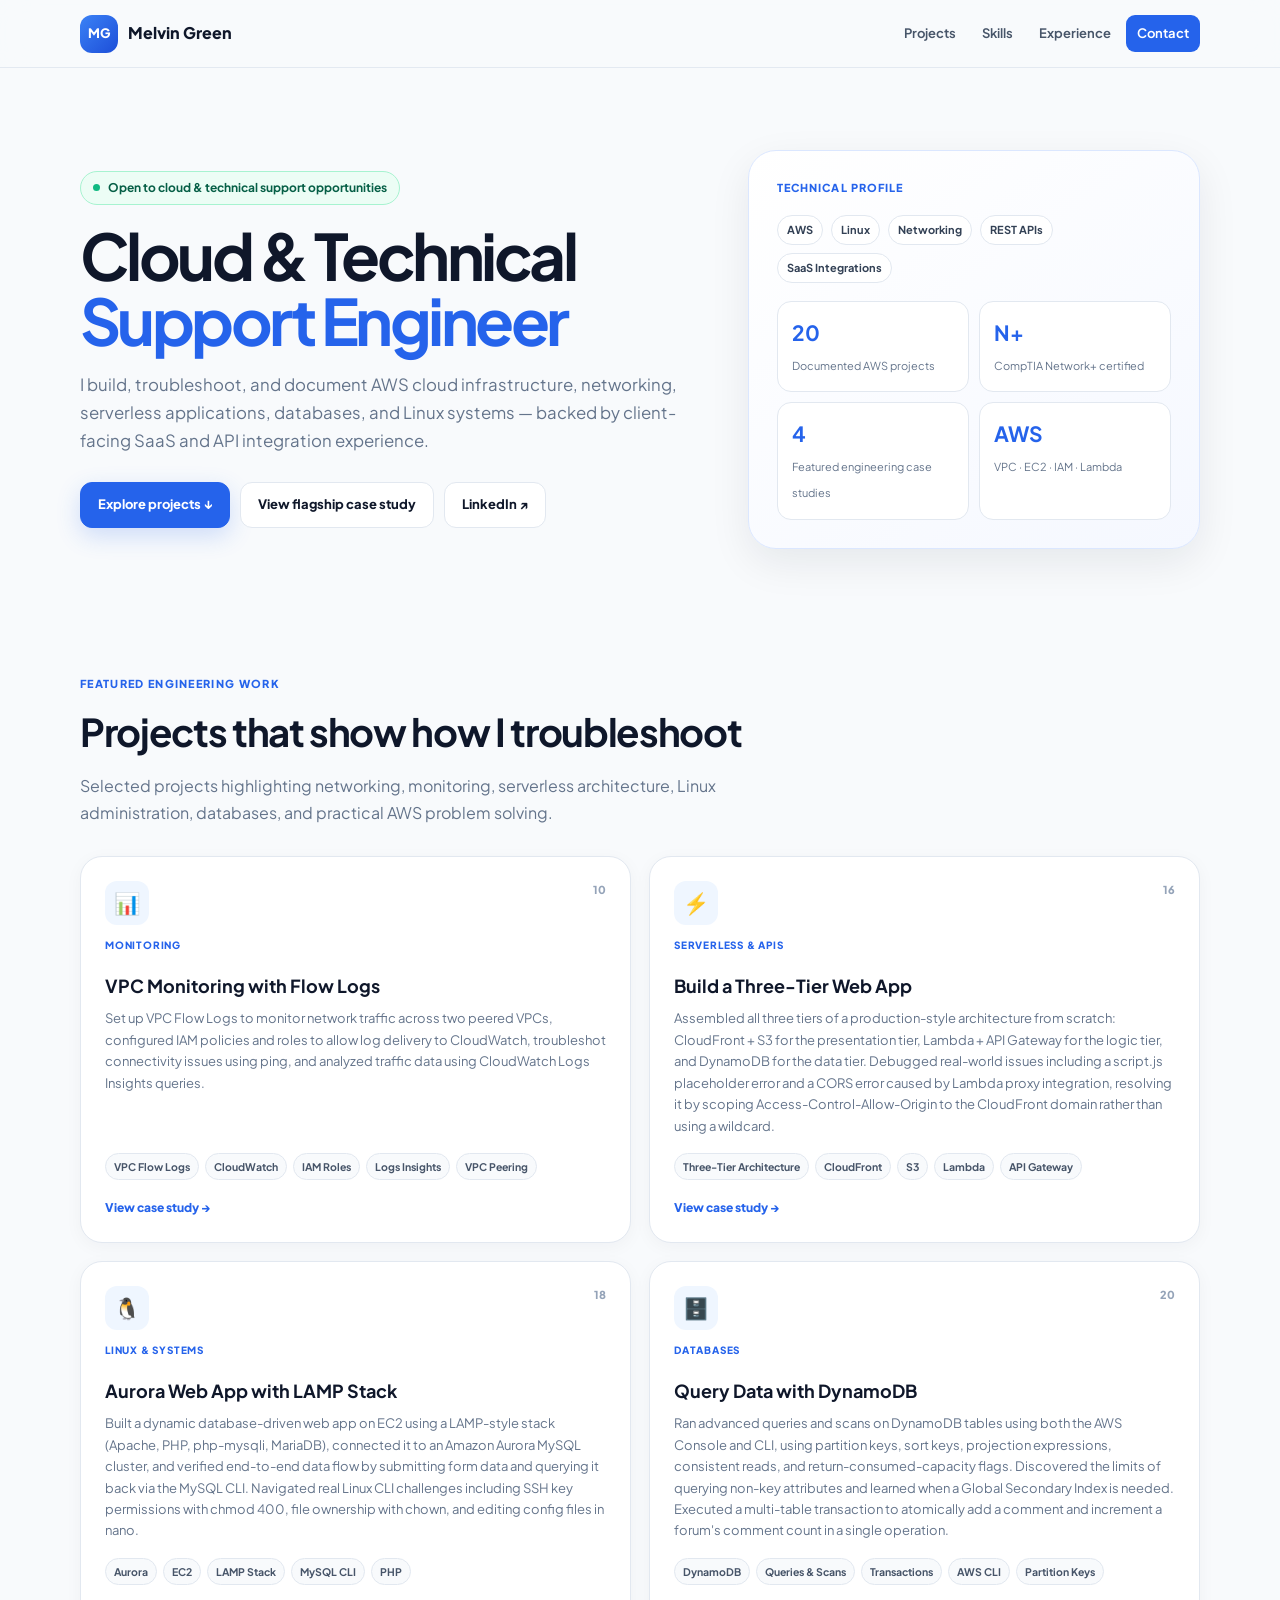
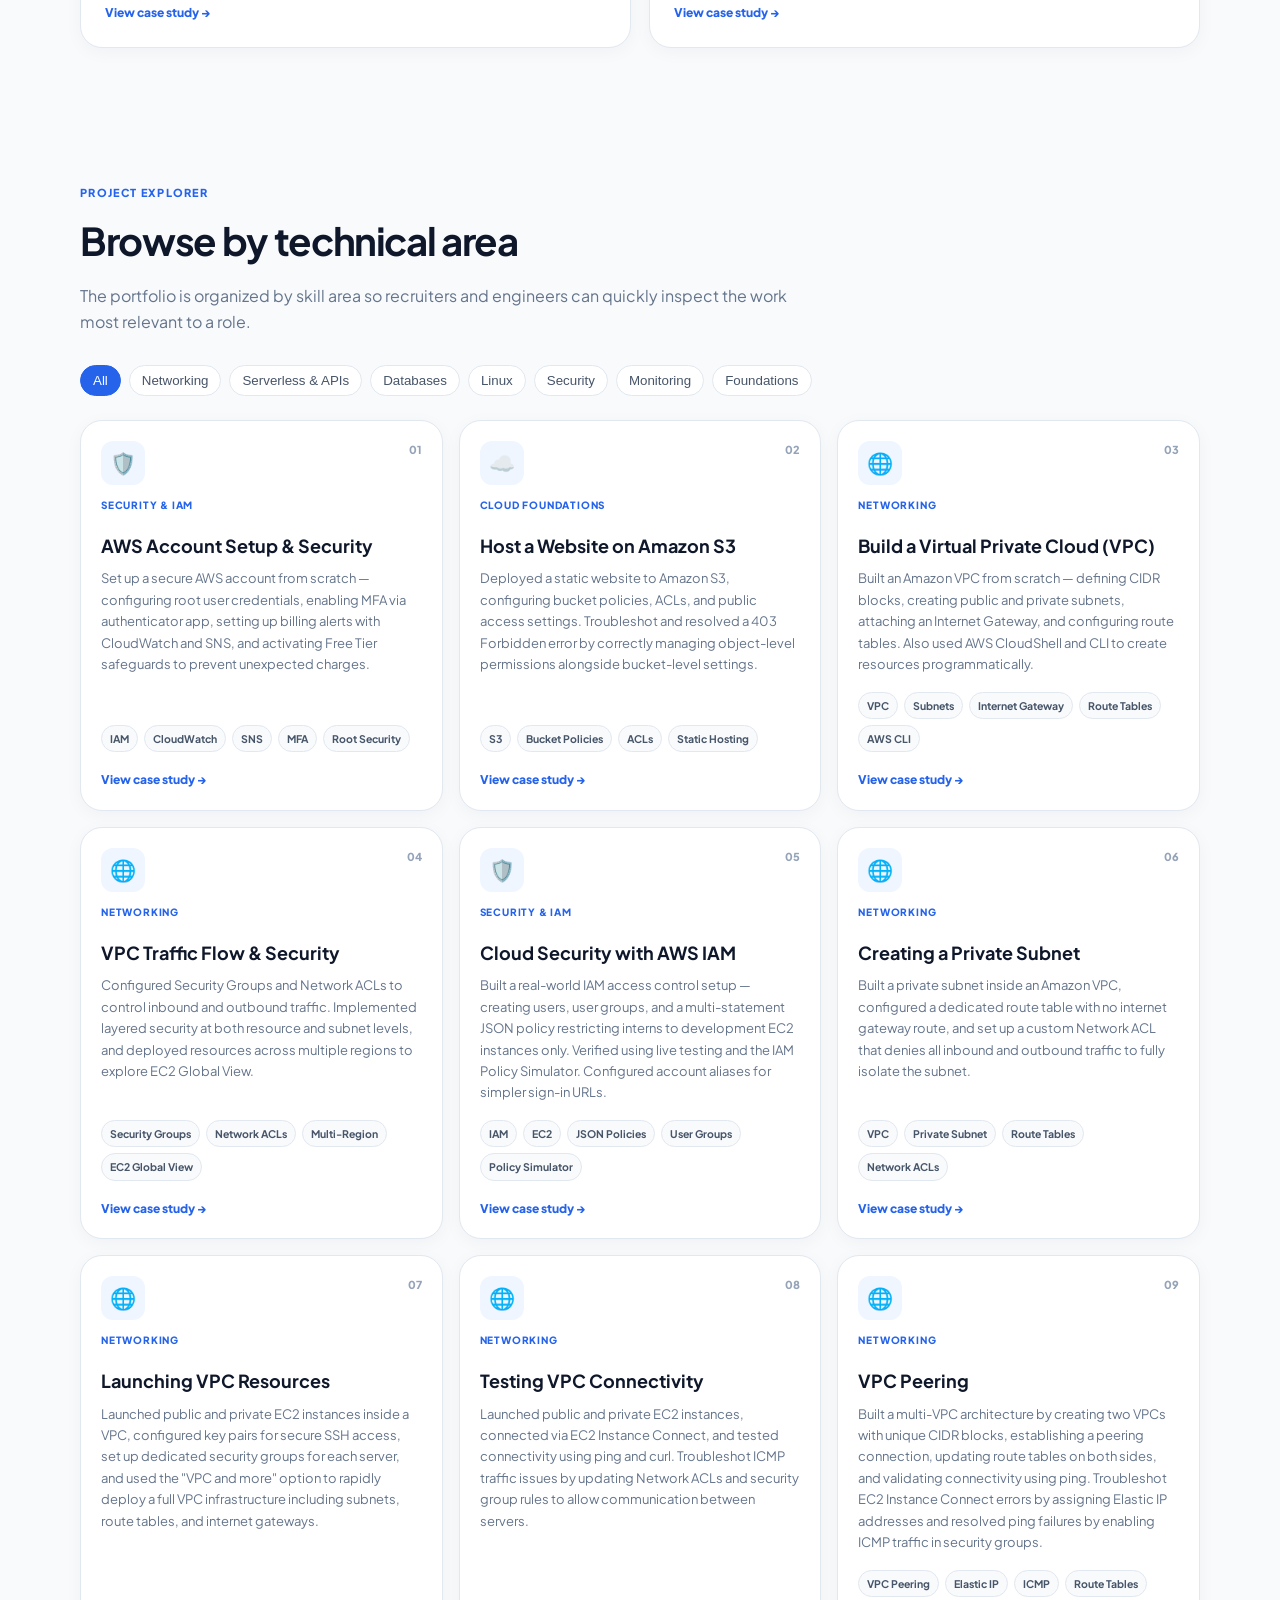
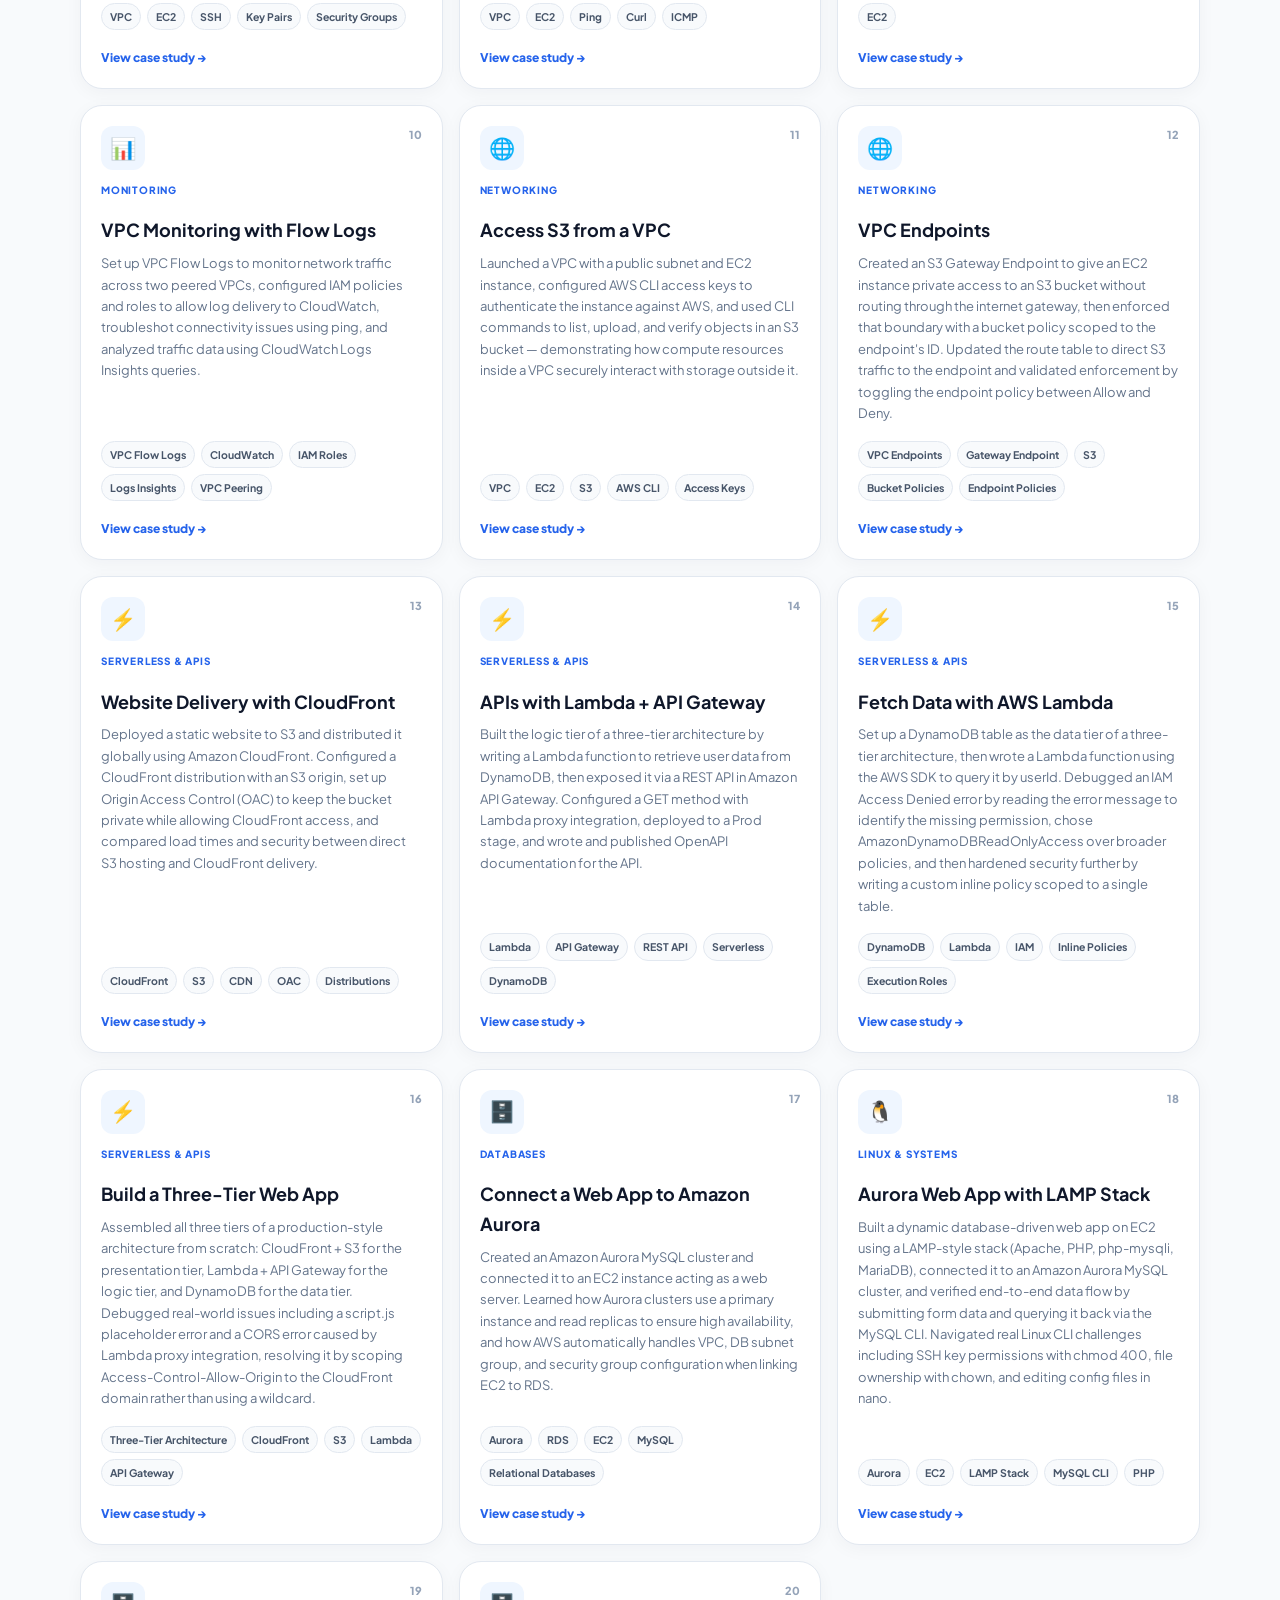
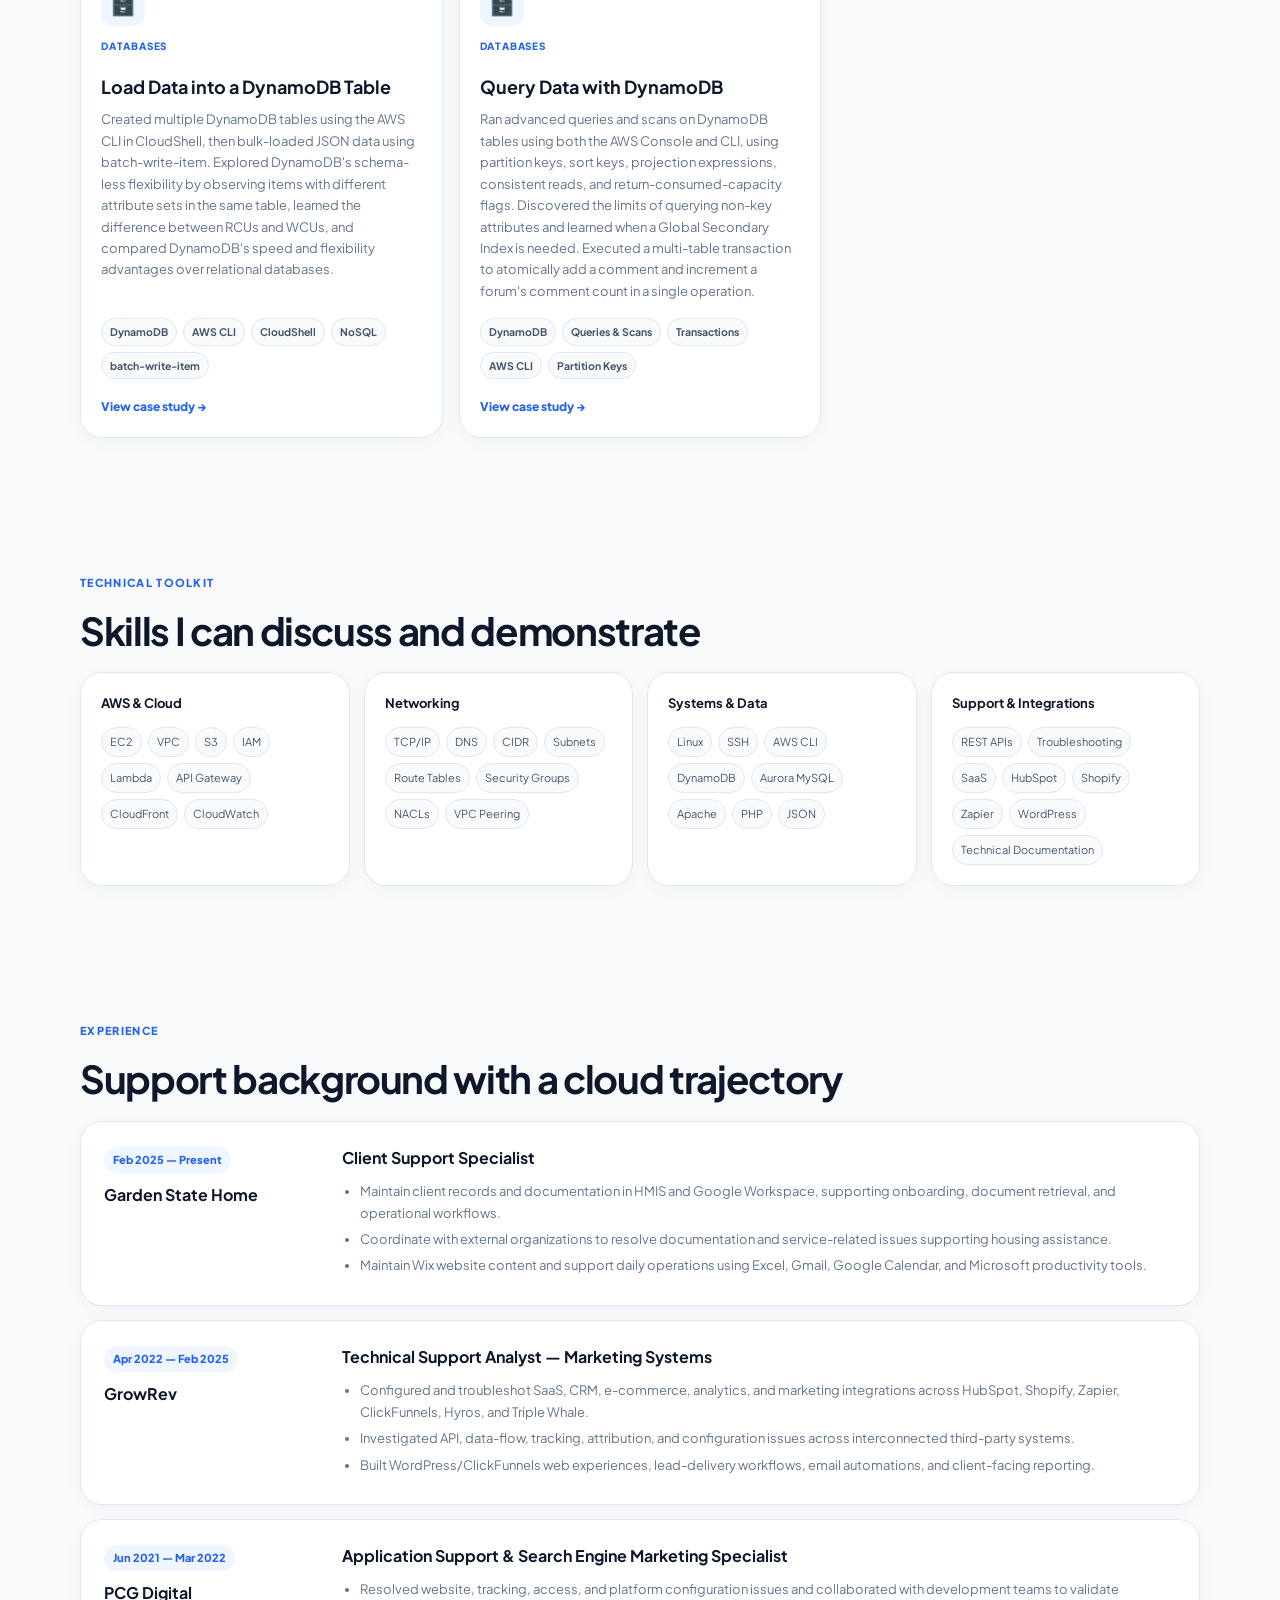
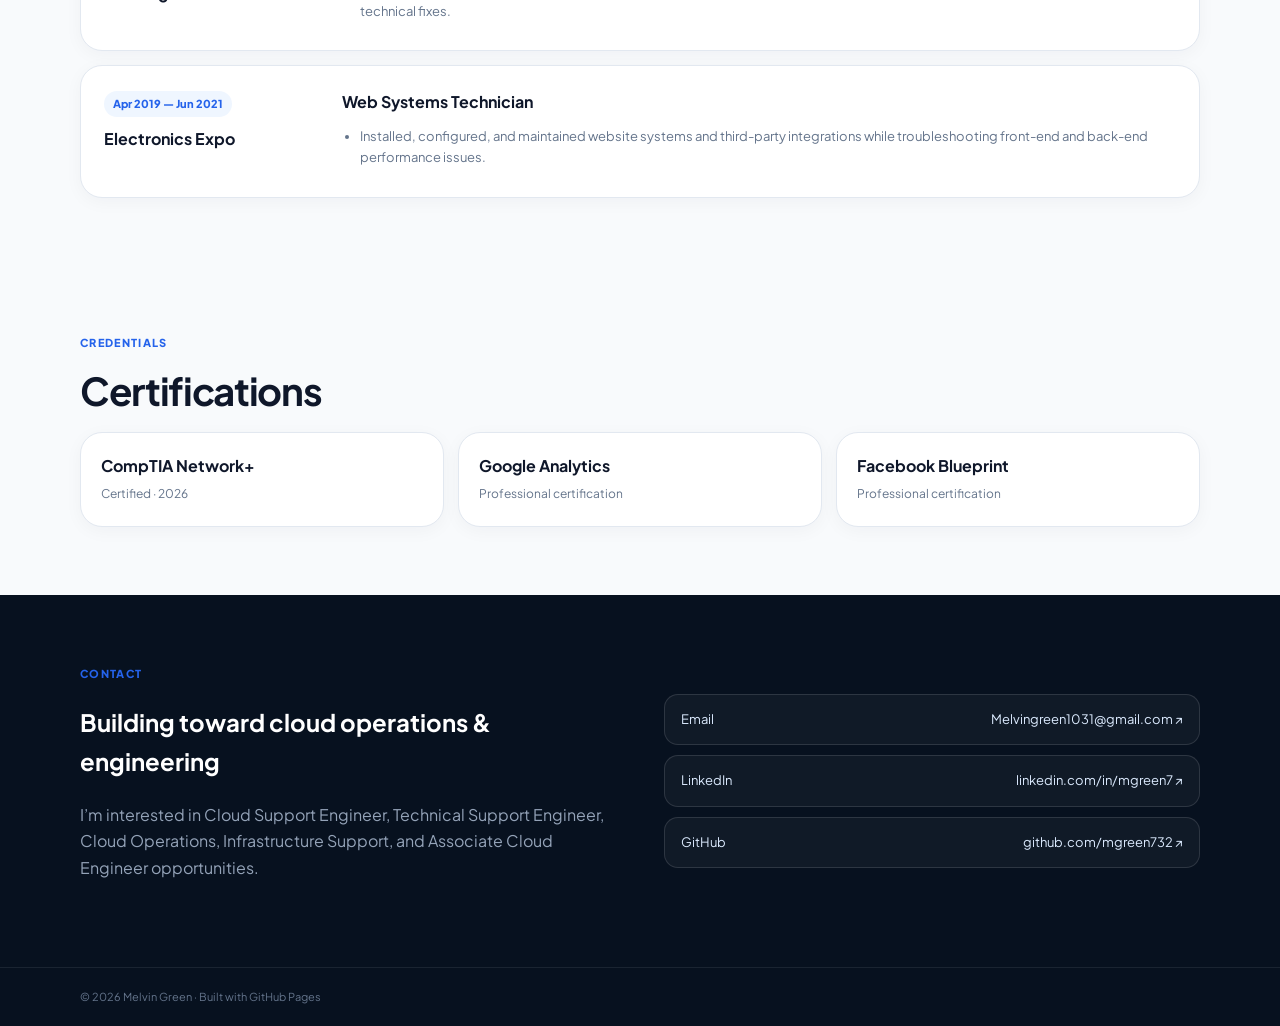
==== commit 5eed2dfd: "Launch Portfolio V2 homepage" ====
--- a/index.html
+++ b/index.html
@@ -1,627 +1,288 @@
-<!DOCTYPE html>
+<!doctype html>
 <html lang="en">
+
 <head>
-<meta charset="UTF-8">
-<meta name="viewport" content="width=device-width, initial-scale=1.0">
-<title>Melvin Green — Cloud Support Engineer</title>
-<link rel="preconnect" href="https://fonts.googleapis.com">
-<link href="https://fonts.googleapis.com/css2?family=Plus+Jakarta+Sans:wght@300;400;500;600;700;800&display=swap" rel="stylesheet">
-<style>
-  :root {
-    --blue-50:  #EFF6FF;
-    --blue-100: #DBEAFE;
-    --blue-200: #BFDBFE;
-    --blue-400: #60A5FA;
-    --blue-500: #3B82F6;
-    --blue-600: #2563EB;
-    --blue-700: #1D4ED8;
-    --gray-50:  #F8FAFC;
-    --gray-100: #F1F5F9;
-    --gray-200: #E2E8F0;
-    --gray-300: #CBD5E1;
-    --gray-400: #94A3B8;
-    --gray-500: #64748B;
-    --gray-600: #475569;
-    --gray-700: #334155;
-    --gray-800: #1E293B;
-    --gray-900: #0F172A;
-    --white:    #FFFFFF;
-    --shadow-sm: 0 1px 3px rgba(0,0,0,0.06), 0 1px 2px rgba(0,0,0,0.04);
-    --shadow-md: 0 4px 16px rgba(0,0,0,0.08), 0 2px 4px rgba(0,0,0,0.04);
-    --shadow-lg: 0 8px 32px rgba(0,0,0,0.10), 0 2px 8px rgba(0,0,0,0.05);
-  }
-  * { box-sizing: border-box; margin: 0; padding: 0; }
-  html { scroll-behavior: smooth; }
-  body { font-family: 'Plus Jakarta Sans', sans-serif; background: var(--gray-50); color: var(--gray-800); font-size: 16px; line-height: 1.6; }
-
-  nav {
-    background: rgba(255,255,255,0.9);
-    backdrop-filter: blur(12px);
-    border-bottom: 1px solid var(--gray-200);
-    position: sticky; top: 0; z-index: 100;
-    padding: 0 2rem; height: 64px;
-    display: flex; align-items: center; justify-content: space-between;
-  }
-  .nav-brand { display: flex; align-items: center; gap: 10px; }
-  .nav-avatar { width: 36px; height: 36px; background: var(--blue-600); border-radius: 10px; display: flex; align-items: center; justify-content: center; font-size: 13px; font-weight: 700; color: #fff; }
-  .nav-name { font-size: 15px; font-weight: 700; color: var(--gray-900); }
-  .nav-links { display: flex; align-items: center; gap: 4px; }
-  .nav-links a { font-size: 13px; font-weight: 500; color: var(--gray-500); text-decoration: none; padding: 6px 12px; border-radius: 8px; transition: all 0.15s; }
-  .nav-links a:hover { color: var(--gray-900); background: var(--gray-100); }
-  .nav-cta { background: var(--blue-600) !important; color: #fff !important; font-weight: 600 !important; }
-  .nav-cta:hover { background: var(--blue-700) !important; }
-
-  .hero { max-width: 1100px; margin: 0 auto; padding: 80px 2rem 64px; display: grid; grid-template-columns: 1fr 420px; gap: 3rem; align-items: center; }
-  .hero-available { display: inline-flex; align-items: center; gap: 8px; background: #ECFDF5; color: #065F46; font-size: 12px; font-weight: 600; padding: 5px 14px; border-radius: 99px; margin-bottom: 20px; border: 1px solid #A7F3D0; }
-  .hero-available::before { content: ''; width: 7px; height: 7px; border-radius: 50%; background: #10B981; animation: pulse 2s infinite; }
-  @keyframes pulse { 0%,100% { opacity:1; } 50% { opacity:0.4; } }
-  .hero h1 { font-size: clamp(2.1rem, 4.5vw, 3.1rem); font-weight: 800; line-height: 1.12; letter-spacing: -0.03em; color: var(--gray-900); margin-bottom: 20px; }
-  .hero h1 .hi { color: var(--blue-600); }
-  .hero-sub { font-size: 1.02rem; color: var(--gray-500); line-height: 1.75; margin-bottom: 32px; max-width: 500px; }
-  .hero-actions { display: flex; gap: 12px; flex-wrap: wrap; }
-  .btn { display: inline-flex; align-items: center; gap: 7px; font-size: 14px; font-weight: 600; padding: 11px 22px; border-radius: 12px; text-decoration: none; transition: all 0.2s; border: none; cursor: pointer; font-family: inherit; }
-  .btn-primary { background: var(--blue-600); color: #fff; box-shadow: 0 1px 3px rgba(37,99,235,0.3), 0 4px 12px rgba(37,99,235,0.2); }
-  .btn-primary:hover { background: var(--blue-700); transform: translateY(-1px); box-shadow: 0 2px 6px rgba(37,99,235,0.4), 0 8px 20px rgba(37,99,235,0.25); }
-  .btn-ghost { background: var(--white); color: var(--gray-700); border: 1.5px solid var(--gray-200); box-shadow: var(--shadow-sm); }
-  .btn-ghost:hover { border-color: var(--gray-300); transform: translateY(-1px); }
-
-  .hero-card { background: var(--white); border-radius: 24px; padding: 28px; box-shadow: var(--shadow-lg); border: 1px solid var(--gray-100); }
-  .hc-header { display: flex; align-items: center; gap: 14px; margin-bottom: 20px; padding-bottom: 20px; border-bottom: 1px solid var(--gray-100); }
-  .hc-avatar { width: 52px; height: 52px; background: linear-gradient(135deg, var(--blue-500), var(--blue-700)); border-radius: 14px; display: flex; align-items: center; justify-content: center; font-size: 18px; font-weight: 800; color: #fff; flex-shrink: 0; }
-  .hc-name { font-size: 16px; font-weight: 700; color: var(--gray-900); }
-  .hc-role { font-size: 12px; color: var(--gray-400); font-weight: 500; margin-top: 2px; }
-  .stats-grid { display: grid; grid-template-columns: 1fr 1fr; gap: 10px; margin-bottom: 18px; }
-  .stat-box { background: var(--gray-50); border-radius: 12px; padding: 14px; border: 1px solid var(--gray-100); }
-  .stat-num { font-size: 22px; font-weight: 800; color: var(--blue-600); line-height: 1; margin-bottom: 4px; }
-  .stat-lbl { font-size: 11px; color: var(--gray-400); font-weight: 500; line-height: 1.3; }
-  .cert-lbl { font-size: 11px; font-weight: 700; color: var(--gray-400); text-transform: uppercase; letter-spacing: 0.07em; margin-bottom: 8px; }
-  .cert-tags { display: flex; flex-wrap: wrap; gap: 6px; }
-  .cert-tag { font-size: 11px; font-weight: 600; padding: 4px 10px; border-radius: 99px; background: var(--blue-50); color: var(--blue-700); border: 1px solid var(--blue-100); }
-
-  .section { max-width: 1100px; margin: 0 auto; padding: 64px 2rem; }
-  .eyebrow { font-size: 12px; font-weight: 700; color: var(--blue-600); text-transform: uppercase; letter-spacing: 0.1em; margin-bottom: 8px; }
-  .sec-title { font-size: 2rem; font-weight: 800; color: var(--gray-900); letter-spacing: -0.02em; line-height: 1.2; margin-bottom: 40px; }
-  .divider { border: none; border-top: 1px solid var(--gray-200); max-width: 1100px; margin: 0 auto; }
-
-  .projects-grid { display: grid; grid-template-columns: repeat(auto-fit, minmax(310px, 1fr)); gap: 20px; }
-  .project-card { background: var(--white); border-radius: 20px; padding: 28px; border: 1px solid var(--gray-100); box-shadow: var(--shadow-sm); transition: all 0.25s; display: flex; flex-direction: column; }
-  .project-card:hover { box-shadow: var(--shadow-md); transform: translateY(-3px); border-color: var(--blue-100); }
-  .pc-top { display: flex; align-items: flex-start; justify-content: space-between; margin-bottom: 16px; }
-  .pc-icon { width: 48px; height: 48px; border-radius: 12px; display: flex; align-items: center; justify-content: center; font-size: 22px; flex-shrink: 0; }
-  .pc-num { font-size: 11px; font-weight: 700; color: var(--gray-400); background: var(--gray-100); padding: 3px 8px; border-radius: 99px; }
-  .project-card h3 { font-size: 16px; font-weight: 700; color: var(--gray-900); margin-bottom: 10px; line-height: 1.3; }
-  .project-card p { font-size: 13.5px; color: var(--gray-500); line-height: 1.7; flex: 1; margin-bottom: 18px; }
-  .p-tags { display: flex; flex-wrap: wrap; gap: 6px; margin-bottom: 18px; }
-  .tag { font-size: 11px; font-weight: 600; padding: 3px 9px; border-radius: 99px; background: var(--gray-100); color: var(--gray-600); border: 1px solid var(--gray-200); }
-  .p-link { display: inline-flex; align-items: center; gap: 6px; font-size: 13px; font-weight: 600; color: var(--blue-600); text-decoration: none; padding: 8px 14px; border-radius: 8px; border: 1.5px solid var(--blue-200); background: var(--blue-50); transition: all 0.15s; margin-top: auto; width: fit-content; }
-  .p-link:hover { background: var(--blue-100); border-color: var(--blue-300); }
-
-  .skills-grid { display: grid; grid-template-columns: repeat(auto-fit, minmax(220px, 1fr)); gap: 16px; }
-  .sg-card { background: var(--white); border-radius: 20px; padding: 24px; border: 1px solid var(--gray-100); box-shadow: var(--shadow-sm); }
-  .sg-icon { width: 40px; height: 40px; border-radius: 10px; display: flex; align-items: center; justify-content: center; font-size: 18px; margin-bottom: 14px; }
-  .sg-title { font-size: 12px; font-weight: 700; color: var(--gray-900); text-transform: uppercase; letter-spacing: 0.07em; margin-bottom: 12px; }
-  .chips { display: flex; flex-wrap: wrap; gap: 6px; }
-  .chip { font-size: 12px; font-weight: 500; padding: 5px 11px; border-radius: 99px; background: var(--gray-50); color: var(--gray-700); border: 1px solid var(--gray-200); }
-
-  .exp-list { display: flex; flex-direction: column; gap: 16px; }
-  .exp-card { background: var(--white); border-radius: 20px; padding: 28px; border: 1px solid var(--gray-100); box-shadow: var(--shadow-sm); display: grid; grid-template-columns: 180px 1fr; gap: 2rem; transition: box-shadow 0.2s; }
-  .exp-card:hover { box-shadow: var(--shadow-md); }
-  .exp-date { font-size: 12px; font-weight: 600; color: var(--blue-600); background: var(--blue-50); border: 1px solid var(--blue-100); padding: 4px 10px; border-radius: 99px; display: inline-block; margin-bottom: 8px; white-space: nowrap; }
-  .exp-company { font-size: 14px; font-weight: 700; color: var(--gray-800); }
-  .exp-title { font-size: 15px; font-weight: 700; color: var(--gray-900); margin-bottom: 12px; }
-  .exp-bullets { list-style: none; display: flex; flex-direction: column; gap: 7px; }
-  .exp-bullets li { font-size: 13.5px; color: var(--gray-500); line-height: 1.65; display: flex; gap: 10px; }
-  .exp-bullets li::before { content: '→'; color: var(--blue-400); flex-shrink: 0; font-weight: 700; }
-
-  .contact-wrap { background: var(--gray-900); padding: 80px 2rem; }
-  .contact-inner { max-width: 1100px; margin: 0 auto; display: grid; grid-template-columns: 1fr 1fr; gap: 4rem; align-items: center; }
-  .c-eyebrow { font-size: 12px; font-weight: 700; color: var(--blue-400); text-transform: uppercase; letter-spacing: 0.1em; margin-bottom: 12px; }
-  .c-heading { font-size: 2.4rem; font-weight: 800; color: #fff; line-height: 1.15; letter-spacing: -0.02em; margin-bottom: 16px; }
-  .c-heading span { color: var(--blue-400); }
-  .c-sub { font-size: 15px; color: #94A3B8; line-height: 1.7; }
-  .c-cards { display: flex; flex-direction: column; gap: 12px; }
-  .c-card { background: rgba(255,255,255,0.05); border: 1px solid rgba(255,255,255,0.1); border-radius: 16px; padding: 16px 20px; display: flex; align-items: center; gap: 14px; text-decoration: none; transition: all 0.2s; }
-  .c-card:hover { background: rgba(255,255,255,0.09); border-color: rgba(59,130,246,0.5); transform: translateX(4px); }
-  .c-icon { width: 42px; height: 42px; background: rgba(59,130,246,0.15); border-radius: 10px; display: flex; align-items: center; justify-content: center; font-size: 18px; flex-shrink: 0; border: 1px solid rgba(59,130,246,0.25); }
-  .c-lbl { font-size: 10px; font-weight: 700; color: var(--blue-400); text-transform: uppercase; letter-spacing: 0.07em; margin-bottom: 2px; }
-  .c-val { font-size: 13.5px; font-weight: 500; color: #CBD5E1; }
-
-  footer { background: var(--gray-900); border-top: 1px solid rgba(255,255,255,0.06); padding: 20px 2rem; display: flex; justify-content: space-between; align-items: center; }
-  footer p { font-size: 12px; color: #475569; }
-
-  @keyframes fadeUp { from { opacity:0; transform:translateY(20px); } to { opacity:1; transform:translateY(0); } }
-  .hero-text > * { animation: fadeUp 0.55s ease both; }
-  .hero-text > *:nth-child(1) { animation-delay: 0.05s; }
-  .hero-text > *:nth-child(2) { animation-delay: 0.15s; }
-  .hero-text > *:nth-child(3) { animation-delay: 0.25s; }
-  .hero-text > *:nth-child(4) { animation-delay: 0.35s; }
-  .hero-card { animation: fadeUp 0.55s ease 0.2s both; }
-
-  @media (max-width: 768px) {
-    nav { padding: 0 1rem; }
-    .nav-links a:not(.nav-cta) { display: none; }
-    .hero { grid-template-columns: 1fr; padding: 40px 1.25rem 48px; gap: 2rem; }
-    .section { padding: 48px 1.25rem; }
-    .exp-card { grid-template-columns: 1fr; gap: 1rem; }
-    .contact-inner { grid-template-columns: 1fr; gap: 2.5rem; }
-    .contact-wrap { padding: 56px 1.25rem; }
-    footer { flex-direction: column; gap: 6px; text-align: center; }
-  }
-</style>
+<meta charset="utf-8">
+<meta name="viewport" content="width=device-width,initial-scale=1">
+<meta name="description" content="Melvin Green — cloud and technical support engineer portfolio featuring AWS networking, serverless, database, Linux, and troubleshooting projects.">
+<title>Melvin Green | Cloud & Technical Support Engineer</title>
+<link rel="stylesheet" href="css/styles.css">
 </head>
+
 <body>
+<a class="skip" href="#main">Skip to content</a>
 
 <nav>
-  <div class="nav-brand">
-    <div class="nav-avatar">MG</div>
-    <span class="nav-name">Melvin Green</span>
-  </div>
-  <div class="nav-links">
-    <a href="projects.html">Projects</a>
-    <a href="#skills">Skills</a>
-    <a href="#experience">Experience</a>
-    <a href="#contact" class="nav-cta">Contact Me</a>
-  </div>
+<div class="container nav-in">
+<a class="brand" href="index.html">
+<span class="mark">MG</span> Melvin Green</a>
+<div class="nav-links">
+<a href="#projects">Projects</a>
+<a href="#skills">Skills</a>
+<a href="#experience">Experience</a>
+<a class="cta" href="#contact">Contact</a>
+</div>
+</div>
 </nav>
 
-<div class="hero">
-  <div class="hero-text">
-    <div class="hero-available">Open to opportunities</div>
-    <h1>Cloud Support<br>Engineer &amp; <span class="hi">AWS</span><br>Practitioner</h1>
-    <p class="hero-sub">5+ years in technical support, now building hands-on AWS cloud skills. Experienced with VPC, IAM, S3, EC2, and CloudWatch. CompTIA Network+ certified and actively growing in cloud infrastructure.</p>
-    <div class="hero-actions">
-      <a href="projects.html" class="btn btn-primary">View My Projects →</a>
-      <a href="mailto:Melvingreen1031@gmail.com" class="btn btn-ghost">Get In Touch</a>
-    </div>
-  </div>
-
-  <div class="hero-card">
-    <div class="hc-header">
-      <div class="hc-avatar">MG</div>
-      <div>
-        <div class="hc-name">Melvin Green</div>
-        <div class="hc-role">Cloud Support Engineer · Woodbridge, NJ</div>
-      </div>
-    </div>
-    <div class="stats-grid">
-      <div class="stat-box"><div class="stat-num">5+</div><div class="stat-lbl">Years technical support</div></div>
-      <div class="stat-box"><div class="stat-num">20</div><div class="stat-lbl">AWS projects completed</div></div>
-      <div class="stat-box"><div class="stat-num">N+</div><div class="stat-lbl">CompTIA certified</div></div>
-      <div class="stat-box"><div class="stat-num">AWS</div><div class="stat-lbl">Core services hands-on</div></div>
-    </div>
-    <div class="cert-lbl">Certifications</div>
-    <div class="cert-tags">
-      <span class="cert-tag">CompTIA Network+</span>
-      <span class="cert-tag">Google Analytics</span>
-      <span class="cert-tag">Google Search</span>
-      <span class="cert-tag">Facebook Blueprint</span>
-    </div>
-  </div>
-</div>
-
-<hr class="divider">
+<main id="main">
+
+<header class="hero">
+<div class="container hero-grid">
+<div>
+<div class="status">
+<span class="dot">
+</span> Open to cloud & technical support opportunities</div>
+<h1>Cloud & Technical<br>
+<span>Support Engineer</span>
+</h1>
+<p class="lead">I build, troubleshoot, and document AWS cloud infrastructure, networking, serverless applications, databases, and Linux systems — backed by client-facing SaaS and API integration experience.</p>
+<div class="actions">
+<a class="btn primary" href="#projects">Explore projects ↓</a>
+<a class="btn" href="projects.html?p=p16">View flagship case study</a>
+<a class="btn" href="https://www.linkedin.com/in/mgreen7" target="_blank">LinkedIn ↗</a>
+</div>
+</div>
+<aside class="hero-card">
+<div class="mini">Technical profile</div>
+<div class="stack">
+<span class="pill">AWS</span>
+<span class="pill">Linux</span>
+<span class="pill">Networking</span>
+<span class="pill">REST APIs</span>
+<span class="pill">SaaS Integrations</span>
+</div>
+<div class="stat-grid">
+<div class="stat">
+<strong>20</strong>
+<span>Documented AWS projects</span>
+</div>
+<div class="stat">
+<strong>N+</strong>
+<span>CompTIA Network+ certified</span>
+</div>
+<div class="stat">
+<strong>4</strong>
+<span>Featured engineering case studies</span>
+</div>
+<div class="stat">
+<strong>AWS</strong>
+<span>VPC · EC2 · IAM · Lambda</span>
+</div>
+</div>
+</aside>
+</div>
+</header>
+
+<section class="section" id="featured">
+<div class="container">
+<div class="eyebrow">Featured engineering work</div>
+<h2>Projects that show how I troubleshoot</h2>
+<p class="section-intro">Selected projects highlighting networking, monitoring, serverless architecture, Linux administration, databases, and practical AWS problem solving.</p>
+<div class="featured-grid" id="featured-projects">
+</div>
+</div>
+</section>
 
 <section class="section" id="projects">
-  <div class="eyebrow">AWS Projects</div>
-  <div class="sec-title">Hands-on cloud labs</div>
-  <div class="projects-grid">
-
-    <div class="project-card">
-      <div class="pc-top">
-        <div class="pc-icon" style="background:#EFF6FF;">☁️</div>
-        <span class="pc-num">01</span>
-      </div>
-      <h3>AWS Account Setup &amp; Security</h3>
-      <p>Set up a secure AWS account from scratch — configuring root user credentials, enabling MFA via authenticator app, setting up billing alerts with CloudWatch and SNS, and activating Free Tier safeguards to prevent unexpected charges.</p>
-      <div class="p-tags">
-        <span class="tag">IAM</span><span class="tag">CloudWatch</span><span class="tag">SNS</span><span class="tag">MFA</span><span class="tag">Root Security</span>
-      </div>
-      <a href="projects.html?p=p1" class="p-link">View Project →</a>
-    </div>
-
-    <div class="project-card">
-      <div class="pc-top">
-        <div class="pc-icon" style="background:#F0FDF4;">🪣</div>
-        <span class="pc-num">02</span>
-      </div>
-      <h3>Host a Website on Amazon S3</h3>
-      <p>Deployed a static website to Amazon S3, configuring bucket policies, ACLs, and public access settings. Troubleshot and resolved a 403 Forbidden error by correctly managing object-level permissions alongside bucket-level settings.</p>
-      <div class="p-tags">
-        <span class="tag">S3</span><span class="tag">Bucket Policies</span><span class="tag">ACLs</span><span class="tag">Static Hosting</span>
-      </div>
-      <a href="projects.html?p=p2" class="p-link">View Project →</a>
-    </div>
-
-    <div class="project-card">
-      <div class="pc-top">
-        <div class="pc-icon" style="background:#EFF6FF;">🌐</div>
-        <span class="pc-num">03</span>
-      </div>
-      <h3>Build a Virtual Private Cloud (VPC)</h3>
-      <p>Built an Amazon VPC from scratch — defining CIDR blocks, creating public and private subnets, attaching an Internet Gateway, and configuring route tables. Also used AWS CloudShell and CLI to create resources programmatically.</p>
-      <div class="p-tags">
-        <span class="tag">VPC</span><span class="tag">Subnets</span><span class="tag">Internet Gateway</span><span class="tag">Route Tables</span><span class="tag">AWS CLI</span>
-      </div>
-      <a href="projects.html?p=p3" class="p-link">View Project →</a>
-    </div>
-
-    <div class="project-card">
-      <div class="pc-top">
-        <div class="pc-icon" style="background:#FFF7ED;">🔒</div>
-        <span class="pc-num">04</span>
-      </div>
-      <h3>VPC Traffic Flow &amp; Security</h3>
-      <p>Configured Security Groups and Network ACLs to control inbound and outbound traffic. Implemented layered security at both resource and subnet levels, and deployed resources across multiple regions to explore EC2 Global View.</p>
-      <div class="p-tags">
-        <span class="tag">Security Groups</span><span class="tag">Network ACLs</span><span class="tag">Multi-Region</span><span class="tag">EC2 Global View</span>
-      </div>
-      <a href="projects.html?p=p4" class="p-link">View Project →</a>
-    </div>
-
-    <div class="project-card">
-      <div class="pc-top">
-        <div class="pc-icon" style="background:#F5F3FF;">🛡️</div>
-        <span class="pc-num">05</span>
-      </div>
-      <h3>Cloud Security with AWS IAM</h3>
-      <p>Built a real-world IAM access control setup — creating users, user groups, and a multi-statement JSON policy restricting interns to development EC2 instances only. Verified using live testing and the IAM Policy Simulator. Configured account aliases for simpler sign-in URLs.</p>
-      <div class="p-tags">
-        <span class="tag">IAM</span><span class="tag">EC2</span><span class="tag">JSON Policies</span><span class="tag">User Groups</span><span class="tag">Policy Simulator</span><span class="tag">Resource Tagging</span>
-      </div>
-      <a href="projects.html?p=p5" class="p-link">View Project →</a>
-    </div>
-
-
-    <div class="project-card">
-      <div class="pc-top">
-        <div class="pc-icon" style="background:#F0FDF4;">🔐</div>
-        <span class="pc-num">06</span>
-      </div>
-      <h3>Creating a Private Subnet</h3>
-      <p>Built a private subnet inside an Amazon VPC, configured a dedicated route table with no internet gateway route, and set up a custom Network ACL that denies all inbound and outbound traffic to fully isolate the subnet.</p>
-      <div class="p-tags">
-        <span class="tag">VPC</span><span class="tag">Private Subnet</span><span class="tag">Route Tables</span><span class="tag">Network ACLs</span>
-      </div>
-      <a href="projects.html?p=p6" class="p-link">View Project →</a>
-    </div>
-
-
-    <div class="project-card">
-      <div class="pc-top">
-        <div class="pc-icon" style="background:#EFF6FF;">🚀</div>
-        <span class="pc-num">07</span>
-      </div>
-      <h3>Launching VPC Resources</h3>
-      <p>Launched public and private EC2 instances inside a VPC, configured key pairs for secure SSH access, set up dedicated security groups for each server, and used the "VPC and more" option to rapidly deploy a full VPC infrastructure including subnets, route tables, and internet gateways.</p>
-      <div class="p-tags">
-        <span class="tag">VPC</span><span class="tag">EC2</span><span class="tag">SSH</span><span class="tag">Key Pairs</span><span class="tag">Security Groups</span><span class="tag">NAT Gateway</span>
-      </div>
-      <a href="projects.html?p=p7" class="p-link">View Project →</a>
-    </div>
-
-
-    <div class="project-card">
-      <div class="pc-top">
-        <div class="pc-icon" style="background:#F0FDF4;">🔗</div>
-        <span class="pc-num">08</span>
-      </div>
-      <h3>Testing VPC Connectivity</h3>
-      <p>Launched public and private EC2 instances, connected via EC2 Instance Connect, and tested connectivity using ping and curl. Troubleshot ICMP traffic issues by updating Network ACLs and security group rules to allow communication between servers.</p>
-      <div class="p-tags">
-        <span class="tag">VPC</span><span class="tag">EC2</span><span class="tag">Ping</span><span class="tag">Curl</span><span class="tag">ICMP</span><span class="tag">Network ACLs</span>
-      </div>
-      <a href="projects.html?p=p8" class="p-link">View Project →</a>
-    </div>
-
-
-    <div class="project-card">
-      <div class="pc-top">
-        <div class="pc-icon" style="background:#FFF7ED;">🔀</div>
-        <span class="pc-num">09</span>
-      </div>
-      <h3>VPC Peering</h3>
-      <p>Built a multi-VPC architecture by creating two VPCs with unique CIDR blocks, establishing a peering connection, updating route tables on both sides, and validating connectivity using ping. Troubleshot EC2 Instance Connect errors by assigning Elastic IP addresses and resolved ping failures by enabling ICMP traffic in security groups.</p>
-      <div class="p-tags">
-        <span class="tag">VPC Peering</span><span class="tag">Elastic IP</span><span class="tag">ICMP</span><span class="tag">Route Tables</span><span class="tag">EC2</span>
-      </div>
-      <a href="projects.html?p=p9" class="p-link">View Project →</a>
-    </div>
-
-
-    <div class="project-card">
-      <div class="pc-top">
-        <div class="pc-icon" style="background:#EFF6FF;">📊</div>
-        <span class="pc-num">10</span>
-      </div>
-      <h3>VPC Monitoring with Flow Logs</h3>
-      <p>Set up VPC Flow Logs to monitor network traffic across two peered VPCs, configured IAM policies and roles to allow log delivery to CloudWatch, troubleshot connectivity issues using ping, and analyzed traffic data using CloudWatch Logs Insights queries.</p>
-      <div class="p-tags">
-        <span class="tag">VPC Flow Logs</span><span class="tag">CloudWatch</span><span class="tag">IAM Roles</span><span class="tag">Logs Insights</span><span class="tag">VPC Peering</span>
-      </div>
-      <a href="projects.html?p=p10" class="p-link">View Project →</a>
-    </div>
-
-
-    <div class="project-card">
-      <div class="pc-top">
-        <div class="pc-icon" style="background:#F5F3FF;">🔑</div>
-        <span class="pc-num">11</span>
-      </div>
-      <h3>Access S3 from a VPC</h3>
-      <p>Launched a VPC with a public subnet and EC2 instance, configured AWS CLI access keys to authenticate the instance against AWS, and used CLI commands to list, upload, and verify objects in an S3 bucket — demonstrating how compute resources inside a VPC securely interact with storage outside it.</p>
-      <div class="p-tags">
-        <span class="tag">VPC</span><span class="tag">EC2</span><span class="tag">S3</span><span class="tag">AWS CLI</span><span class="tag">Access Keys</span><span class="tag">IAM Roles</span>
-      </div>
-      <a href="projects.html?p=p11" class="p-link">View Project →</a>
-    </div>
-
-
-    <div class="project-card">
-      <div class="pc-top">
-        <div class="pc-icon" style="background:#FFF7ED;">🚪</div>
-        <span class="pc-num">12</span>
-      </div>
-      <h3>VPC Endpoints</h3>
-      <p>Created an S3 Gateway Endpoint to give an EC2 instance private access to an S3 bucket without routing through the internet gateway, then enforced that boundary with a bucket policy scoped to the endpoint's ID. Updated the route table to direct S3 traffic to the endpoint and validated enforcement by toggling the endpoint policy between Allow and Deny.</p>
-      <div class="p-tags">
-        <span class="tag">VPC Endpoints</span><span class="tag">Gateway Endpoint</span><span class="tag">S3</span><span class="tag">Bucket Policies</span><span class="tag">Endpoint Policies</span><span class="tag">Route Tables</span>
-      </div>
-      <a href="projects.html?p=p12" class="p-link">View Project →</a>
-    </div>
-
-    <div class="project-card">
-      <div class="pc-top">
-        <div class="pc-icon" style="background:#F0FDF4;">🌍</div>
-        <span class="pc-num">13</span>
-      </div>
-      <h3>Website Delivery with CloudFront</h3>
-      <p>Deployed a static website to S3 and distributed it globally using Amazon CloudFront. Configured a CloudFront distribution with an S3 origin, set up Origin Access Control (OAC) to keep the bucket private while allowing CloudFront access, and compared load times and security between direct S3 hosting and CloudFront delivery.</p>
-      <div class="p-tags">
-        <span class="tag">CloudFront</span><span class="tag">S3</span><span class="tag">CDN</span><span class="tag">OAC</span><span class="tag">Distributions</span><span class="tag">Static Hosting</span>
-      </div>
-      <a href="projects.html?p=p13" class="p-link">View Project →</a>
-    </div>
-
-    <div class="project-card">
-      <div class="pc-top">
-        <div class="pc-icon" style="background:#FEF9C3;">⚡</div>
-        <span class="pc-num">14</span>
-      </div>
-      <h3>APIs with Lambda + API Gateway</h3>
-      <p>Built the logic tier of a three-tier architecture by writing a Lambda function to retrieve user data from DynamoDB, then exposed it via a REST API in Amazon API Gateway. Configured a GET method with Lambda proxy integration, deployed to a Prod stage, and wrote and published OpenAPI documentation for the API.</p>
-      <div class="p-tags">
-        <span class="tag">Lambda</span><span class="tag">API Gateway</span><span class="tag">REST API</span><span class="tag">Serverless</span><span class="tag">DynamoDB</span><span class="tag">OpenAPI</span>
-      </div>
-      <a href="projects.html?p=p14" class="p-link">View Project →</a>
-    </div>
-
-    <div class="project-card">
-      <div class="pc-top">
-        <div class="pc-icon" style="background:#F0FDF4;">🗄️</div>
-        <span class="pc-num">15</span>
-      </div>
-      <h3>Fetch Data with AWS Lambda</h3>
-      <p>Set up a DynamoDB table as the data tier of a three-tier architecture, then wrote a Lambda function using the AWS SDK to query it by userId. Debugged an IAM Access Denied error by reading the error message to identify the missing permission, chose AmazonDynamoDBReadOnlyAccess over broader policies, and then hardened security further by writing a custom inline policy scoped to a single table.</p>
-      <div class="p-tags">
-        <span class="tag">DynamoDB</span><span class="tag">Lambda</span><span class="tag">IAM</span><span class="tag">Inline Policies</span><span class="tag">Execution Roles</span><span class="tag">NoSQL</span>
-      </div>
-      <a href="projects.html?p=p15" class="p-link">View Project →</a>
-    </div>
-
-    <div class="project-card">
-      <div class="pc-top">
-        <div class="pc-icon" style="background:#EFF6FF;">🏗️</div>
-        <span class="pc-num">16</span>
-      </div>
-      <h3>Build a Three-Tier Web App</h3>
-      <p>Assembled all three tiers of a production-style architecture from scratch: CloudFront + S3 for the presentation tier, Lambda + API Gateway for the logic tier, and DynamoDB for the data tier. Debugged real-world issues including a script.js placeholder error and a CORS error caused by Lambda proxy integration, resolving it by scoping Access-Control-Allow-Origin to the CloudFront domain rather than using a wildcard.</p>
-      <div class="p-tags">
-        <span class="tag">Three-Tier Architecture</span><span class="tag">CloudFront</span><span class="tag">S3</span><span class="tag">Lambda</span><span class="tag">API Gateway</span><span class="tag">DynamoDB</span><span class="tag">CORS</span>
-      </div>
-      <a href="projects.html?p=p16" class="p-link">View Project →</a>
-    </div>
-
-    <div class="project-card">
-      <div class="pc-top">
-        <div class="pc-icon" style="background:#F0FDF4;">🗃️</div>
-        <span class="pc-num">17</span>
-      </div>
-      <h3>Connect a Web App to Amazon Aurora</h3>
-      <p>Created an Amazon Aurora MySQL cluster and connected it to an EC2 instance acting as a web server. Learned how Aurora clusters use a primary instance and read replicas to ensure high availability, and how AWS automatically handles VPC, DB subnet group, and security group configuration when linking EC2 to RDS.</p>
-      <div class="p-tags">
-        <span class="tag">Aurora</span><span class="tag">RDS</span><span class="tag">EC2</span><span class="tag">MySQL</span><span class="tag">Relational Databases</span><span class="tag">VPC</span>
-      </div>
-      <a href="projects.html?p=p17" class="p-link">View Project →</a>
-    </div>
-
-    <div class="project-card">
-      <div class="pc-top">
-        <div class="pc-icon" style="background:#FDF4FF;">🔌</div>
-        <span class="pc-num">18</span>
-      </div>
-      <h3>Aurora Web App with LAMP Stack</h3>
-      <p>Built a dynamic database-driven web app on EC2 using a LAMP-style stack (Apache, PHP, php-mysqli, MariaDB), connected it to an Amazon Aurora MySQL cluster, and verified end-to-end data flow by submitting form data and querying it back via the MySQL CLI. Navigated real Linux CLI challenges including SSH key permissions with chmod 400, file ownership with chown, and editing config files in nano.</p>
-      <div class="p-tags">
-        <span class="tag">Aurora</span><span class="tag">EC2</span><span class="tag">LAMP Stack</span><span class="tag">MySQL CLI</span><span class="tag">PHP</span><span class="tag">Apache</span><span class="tag">Linux</span>
-      </div>
-      <a href="projects.html?p=p18" class="p-link">View Project →</a>
-    </div>
-
-    <div class="project-card">
-      <div class="pc-top">
-        <div class="pc-icon" style="background:#FFFBEB;">📦</div>
-        <span class="pc-num">19</span>
-      </div>
-      <h3>Load Data into a DynamoDB Table</h3>
-      <p>Created multiple DynamoDB tables using the AWS CLI in CloudShell, then bulk-loaded JSON data using batch-write-item. Explored DynamoDB's schema-less flexibility by observing items with different attribute sets in the same table, learned the difference between RCUs and WCUs, and compared DynamoDB's speed and flexibility advantages over relational databases.</p>
-      <div class="p-tags">
-        <span class="tag">DynamoDB</span><span class="tag">AWS CLI</span><span class="tag">CloudShell</span><span class="tag">NoSQL</span><span class="tag">batch-write-item</span><span class="tag">RCU/WCU</span>
-      </div>
-      <a href="projects.html?p=p19" class="p-link">View Project →</a>
-    </div>
-
-
-    <div class="project-card">
-      <div class="pc-top">
-        <div class="pc-icon" style="background:#F0F9FF;">🔍</div>
-        <span class="pc-num">20</span>
-      </div>
-      <h3>Query Data with DynamoDB</h3>
-      <p>Ran advanced queries and scans on DynamoDB tables using both the AWS Console and CLI, using partition keys, sort keys, projection expressions, consistent reads, and return-consumed-capacity flags. Discovered the limits of querying non-key attributes and learned when a Global Secondary Index is needed. Executed a multi-table transaction to atomically add a comment and increment a forum's comment count in a single operation.</p>
-      <div class="p-tags">
-        <span class="tag">DynamoDB</span><span class="tag">Queries & Scans</span><span class="tag">Transactions</span><span class="tag">AWS CLI</span><span class="tag">Partition Keys</span><span class="tag">Sort Keys</span>
-      </div>
-      <a href="projects.html?p=p20" class="p-link">View Project →</a>
-    </div>
-
-  </div>
-</section>
-
-<hr class="divider">
+<div class="container">
+<div class="eyebrow">Project explorer</div>
+<h2>Browse by technical area</h2>
+<p class="section-intro">The portfolio is organized by skill area so recruiters and engineers can quickly inspect the work most relevant to a role.</p>
+<div class="filters" role="group" aria-label="Filter projects">
+<button class="filter active" data-filter="all">All</button>
+<button class="filter" data-filter="networking">Networking</button>
+<button class="filter" data-filter="serverless">Serverless & APIs</button>
+<button class="filter" data-filter="databases">Databases</button>
+<button class="filter" data-filter="linux">Linux</button>
+<button class="filter" data-filter="security">Security</button>
+<button class="filter" data-filter="monitoring">Monitoring</button>
+<button class="filter" data-filter="cloud">Foundations</button>
+</div>
+<div class="project-grid" id="project-grid">
+</div>
+</div>
+</section>
 
 <section class="section" id="skills">
-  <div class="eyebrow">Technical Skills</div>
-  <div class="sec-title">Tools &amp; technologies</div>
-  <div class="skills-grid">
-
-    <div class="sg-card">
-      <div class="sg-icon" style="background:#EFF6FF;">☁️</div>
-      <div class="sg-title">AWS Services</div>
-      <div class="chips">
-        <span class="chip">IAM</span><span class="chip">VPC</span><span class="chip">S3</span><span class="chip">EC2</span><span class="chip">CloudWatch</span><span class="chip">CloudShell</span><span class="chip">AWS CLI</span><span class="chip">SNS</span>
-      </div>
-    </div>
-
-    <div class="sg-card">
-      <div class="sg-icon" style="background:#F0FDF4;">🌐</div>
-      <div class="sg-title">Networking</div>
-      <div class="chips">
-        <span class="chip">TCP/IP</span><span class="chip">DNS</span><span class="chip">Subnetting</span><span class="chip">CIDR</span><span class="chip">CompTIA N+</span><span class="chip">HTTP/HTTPS</span><span class="chip">VPN</span>
-      </div>
-    </div>
-
-    <div class="sg-card">
-      <div class="sg-icon" style="background:#FFF7ED;">🔐</div>
-      <div class="sg-title">Security &amp; Access</div>
-      <div class="chips">
-        <span class="chip">JSON Policies</span><span class="chip">MFA</span><span class="chip">Security Groups</span><span class="chip">Network ACLs</span><span class="chip">Bucket Policies</span><span class="chip">IAM Simulator</span><span class="chip">Least Privilege</span>
-      </div>
-    </div>
-
-    <div class="sg-card">
-      <div class="sg-icon" style="background:#F5F3FF;">🖥️</div>
-      <div class="sg-title">Support &amp; Ops</div>
-      <div class="chips">
-        <span class="chip">SaaS Support</span><span class="chip">API Troubleshooting</span><span class="chip">Ticketing</span><span class="chip">Escalation</span><span class="chip">Windows OS</span><span class="chip">Incident Response</span>
-      </div>
-    </div>
-
-  </div>
-</section>
-
-<hr class="divider">
+<div class="container">
+<div class="eyebrow">Technical toolkit</div>
+<h2>Skills I can discuss and demonstrate</h2>
+<div class="skills">
+<div class="skill-card">
+<h3>AWS & Cloud</h3>
+<div class="chip-row">
+<span class="chip">EC2</span>
+<span class="chip">VPC</span>
+<span class="chip">S3</span>
+<span class="chip">IAM</span>
+<span class="chip">Lambda</span>
+<span class="chip">API Gateway</span>
+<span class="chip">CloudFront</span>
+<span class="chip">CloudWatch</span>
+</div>
+</div>
+<div class="skill-card">
+<h3>Networking</h3>
+<div class="chip-row">
+<span class="chip">TCP/IP</span>
+<span class="chip">DNS</span>
+<span class="chip">CIDR</span>
+<span class="chip">Subnets</span>
+<span class="chip">Route Tables</span>
+<span class="chip">Security Groups</span>
+<span class="chip">NACLs</span>
+<span class="chip">VPC Peering</span>
+</div>
+</div>
+<div class="skill-card">
+<h3>Systems & Data</h3>
+<div class="chip-row">
+<span class="chip">Linux</span>
+<span class="chip">SSH</span>
+<span class="chip">AWS CLI</span>
+<span class="chip">DynamoDB</span>
+<span class="chip">Aurora MySQL</span>
+<span class="chip">Apache</span>
+<span class="chip">PHP</span>
+<span class="chip">JSON</span>
+</div>
+</div>
+<div class="skill-card">
+<h3>Support & Integrations</h3>
+<div class="chip-row">
+<span class="chip">REST APIs</span>
+<span class="chip">Troubleshooting</span>
+<span class="chip">SaaS</span>
+<span class="chip">HubSpot</span>
+<span class="chip">Shopify</span>
+<span class="chip">Zapier</span>
+<span class="chip">WordPress</span>
+<span class="chip">Technical Documentation</span>
+</div>
+</div>
+</div>
+</div>
+</section>
 
 <section class="section" id="experience">
-  <div class="eyebrow">Work History</div>
-  <div class="sec-title">Experience</div>
-  <div class="exp-list">
-
-    <div class="exp-card">
-      <div>
-        <div class="exp-date">Feb 2025 – Present</div>
-        <div class="exp-company">Garden State Home</div>
-      </div>
-      <div>
-        <div class="exp-title">Help Desk Analyst</div>
-        <ul class="exp-bullets">
-          <li>Provided Tier 1 support for hardware, software, authentication, and connectivity issues — directly aligned with cloud support triage workflows.</li>
-          <li>Diagnosed and resolved Windows OS, application, and access issues; escalated complex cases following structured SLA processes.</li>
-          <li>Managed user onboarding, account provisioning, and system configuration — skills applicable to cloud IAM.</li>
-          <li>Delivered empathetic technical support to non-technical users during fast-paced support queues.</li>
-        </ul>
-      </div>
-    </div>
-
-    <div class="exp-card">
-      <div>
-        <div class="exp-date">Apr 2022 – Feb 2025</div>
-        <div class="exp-company">GrowRev</div>
-      </div>
-      <div>
-        <div class="exp-title">Technical Support Analyst – Cloud &amp; Marketing Systems</div>
-        <ul class="exp-bullets">
-          <li>Supported clients on SaaS analytics, campaign tracking, and reporting platforms — gaining hands-on exposure to cloud-hosted environments.</li>
-          <li>Diagnosed platform configuration errors, data pipeline failures, and API integration issues affecting client uptime.</li>
-          <li>Partnered with engineering teams to identify root causes of recurring system errors, improving incident response documentation.</li>
-          <li>Maintained a knowledge base of resolutions, reducing average resolution time for repeat issues.</li>
-        </ul>
-      </div>
-    </div>
-
-    <div class="exp-card">
-      <div>
-        <div class="exp-date">Jun 2021 – Mar 2022</div>
-        <div class="exp-company">PCG Digital</div>
-      </div>
-      <div>
-        <div class="exp-title">Application Support &amp; SEM Specialist</div>
-        <ul class="exp-bullets">
-          <li>Resolved client-side technical issues including website errors, tracking code failures, and access policy violations.</li>
-          <li>Monitored system performance dashboards and implemented corrective actions to restore reliability.</li>
-          <li>Collaborated with development teams to validate fixes in staging before production deployment.</li>
-        </ul>
-      </div>
-    </div>
-
-    <div class="exp-card">
-      <div>
-        <div class="exp-date">Apr 2019 – Jun 2021</div>
-        <div class="exp-company">Electronics Expo</div>
-      </div>
-      <div>
-        <div class="exp-title">Web Systems Technician</div>
-        <ul class="exp-bullets">
-          <li>Installed, configured, and maintained website systems and third-party software integrations.</li>
-          <li>Coordinated with vendors to resolve system outages; gained experience in multi-party incident management and escalation.</li>
-        </ul>
-      </div>
-    </div>
-
-  </div>
-</section>
-
-<div class="contact-wrap" id="contact">
-  <div class="contact-inner">
-    <div>
-      <div class="c-eyebrow">Get In Touch</div>
-      <h2 class="c-heading">Let's work<br><span>together</span></h2>
-      <p class="c-sub">Open to cloud support engineer roles. Based in Woodbridge, NJ. Available for full-time opportunities — let's connect and chat about what you're building.</p>
-    </div>
-    <div class="c-cards">
-      <a href="mailto:Melvingreen1031@gmail.com" class="c-card">
-        <div class="c-icon">✉️</div>
-        <div><div class="c-lbl">Email</div><div class="c-val">Melvingreen1031@gmail.com</div></div>
-      </a>
-      <a href="https://linkedin.com/in/mgreen7" target="_blank" class="c-card">
-        <div class="c-icon">💼</div>
-        <div><div class="c-lbl">LinkedIn</div><div class="c-val">linkedin.com/in/mgreen7</div></div>
-      </a>
-      <a href="https://github.com/mgreen732" target="_blank" class="c-card">
-        <div class="c-icon">💻</div>
-        <div><div class="c-lbl">GitHub</div><div class="c-val">github.com/mgreen732</div></div>
-      </a>
-      <a href="tel:7328102885" class="c-card">
-        <div class="c-icon">📞</div>
-        <div><div class="c-lbl">Phone</div><div class="c-val">(732) 810-2885</div></div>
-      </a>
-    </div>
-  </div>
-</div>
+<div class="container">
+<div class="eyebrow">Experience</div>
+<h2>Support background with a cloud trajectory</h2>
+<div class="exp-list">
+<article class="exp-card">
+<div class="exp-meta">
+<span class="date">Feb 2025 — Present</span>
+<strong>Garden State Home</strong>
+</div>
+<div class="exp-body">
+<h3>Client Support Specialist</h3>
+<ul>
+<li>Maintain client records and documentation in HMIS and Google Workspace, supporting onboarding, document retrieval, and operational workflows.</li>
+<li>Coordinate with external organizations to resolve documentation and service-related issues supporting housing assistance.</li>
+<li>Maintain Wix website content and support daily operations using Excel, Gmail, Google Calendar, and Microsoft productivity tools.</li>
+</ul>
+</div>
+</article>
+<article class="exp-card">
+<div class="exp-meta">
+<span class="date">Apr 2022 — Feb 2025</span>
+<strong>GrowRev</strong>
+</div>
+<div class="exp-body">
+<h3>Technical Support Analyst — Marketing Systems</h3>
+<ul>
+<li>Configured and troubleshot SaaS, CRM, e-commerce, analytics, and marketing integrations across HubSpot, Shopify, Zapier, ClickFunnels, Hyros, and Triple Whale.</li>
+<li>Investigated API, data-flow, tracking, attribution, and configuration issues across interconnected third-party systems.</li>
+<li>Built WordPress/ClickFunnels web experiences, lead-delivery workflows, email automations, and client-facing reporting.</li>
+</ul>
+</div>
+</article>
+<article class="exp-card">
+<div class="exp-meta">
+<span class="date">Jun 2021 — Mar 2022</span>
+<strong>PCG Digital</strong>
+</div>
+<div class="exp-body">
+<h3>Application Support & Search Engine Marketing Specialist</h3>
+<ul>
+<li>Resolved website, tracking, access, and platform configuration issues and collaborated with development teams to validate technical fixes.</li>
+</ul>
+</div>
+</article>
+<article class="exp-card">
+<div class="exp-meta">
+<span class="date">Apr 2019 — Jun 2021</span>
+<strong>Electronics Expo</strong>
+</div>
+<div class="exp-body">
+<h3>Web Systems Technician</h3>
+<ul>
+<li>Installed, configured, and maintained website systems and third-party integrations while troubleshooting front-end and back-end performance issues.</li>
+</ul>
+</div>
+</article>
+</div>
+</div>
+</section>
+
+<section class="section" id="certifications">
+<div class="container">
+<div class="eyebrow">Credentials</div>
+<h2>Certifications</h2>
+<div class="cert-grid">
+<div class="cert-card">
+<strong>CompTIA Network+</strong>
+<span>Certified · 2026</span>
+</div>
+<div class="cert-card">
+<strong>Google Analytics</strong>
+<span>Professional certification</span>
+</div>
+<div class="cert-card">
+<strong>Facebook Blueprint</strong>
+<span>Professional certification</span>
+</div>
+</div>
+</div>
+</section>
+
+<section class="contact" id="contact">
+<div class="container contact-grid">
+<div>
+<div class="eyebrow">Contact</div>
+<h2>Building toward cloud operations & engineering</h2>
+<p>I’m interested in Cloud Support Engineer, Technical Support Engineer, Cloud Operations, Infrastructure Support, and Associate Cloud Engineer opportunities.</p>
+</div>
+<div class="contact-links">
+<a class="contact-link" href="mailto:Melvingreen1031@gmail.com">
+<span>Email</span>
+<span>Melvingreen1031@gmail.com ↗</span>
+</a>
+<a class="contact-link" href="https://www.linkedin.com/in/mgreen7" target="_blank">
+<span>LinkedIn</span>
+<span>linkedin.com/in/mgreen7 ↗</span>
+</a>
+<a class="contact-link" href="https://github.com/mgreen732" target="_blank">
+<span>GitHub</span>
+<span>github.com/mgreen732 ↗</span>
+</a>
+</div>
+</div>
+</section>
+
+</main>
 
 <footer>
-  <p>© 2025 Melvin Green — Cloud Support Engineer</p>
-  <p>Built with GitHub Pages · Woodbridge, NJ</p>
+<div class="container">© 2026 Melvin Green · Built with GitHub Pages</div>
 </footer>
 
+<script src="js/projects-data.js">
+</script>
+
+<script src="js/app.js">
+</script>
+
 </body>
+
 </html>
--- a/css/styles.css
+++ b/css/styles.css
@@ -0,0 +1,14 @@
+@import url('https://fonts.googleapis.com/css2?family=Plus+Jakarta+Sans:wght@400;500;600;700;800&display=swap');
+:root{--bg:#f8fafc;--card:#fff;--text:#0f172a;--muted:#64748b;--line:#e2e8f0;--blue:#2563eb;--blue2:#1d4ed8;--blue50:#eff6ff;--green:#059669;--dark:#07111f;--shadow:0 14px 40px rgba(15,23,42,.08);--radius:22px}
+*{box-sizing:border-box}html{scroll-behavior:smooth}body{margin:0;font-family:'Plus Jakarta Sans',sans-serif;background:var(--bg);color:var(--text);line-height:1.65}a{color:inherit}.container{width:min(1120px,calc(100% - 40px));margin:auto}.skip{position:absolute;left:-9999px}.skip:focus{left:16px;top:16px;background:#fff;padding:10px 14px;z-index:999}
+nav{height:68px;position:sticky;top:0;z-index:50;background:rgba(248,250,252,.88);backdrop-filter:blur(16px);border-bottom:1px solid rgba(226,232,240,.9)}.nav-in{height:100%;display:flex;align-items:center;justify-content:space-between}.brand{display:flex;gap:10px;align-items:center;text-decoration:none;font-weight:800}.mark{width:38px;height:38px;border-radius:12px;display:grid;place-items:center;background:linear-gradient(135deg,#3b82f6,#1d4ed8);color:white;font-size:13px}.nav-links{display:flex;gap:4px;align-items:center}.nav-links a{text-decoration:none;color:#475569;font-size:13px;font-weight:650;padding:8px 11px;border-radius:9px}.nav-links a:hover{background:#eaf1fb;color:#0f172a}.nav-links .cta{background:var(--blue);color:#fff}.nav-links .cta:hover{background:var(--blue2);color:#fff}
+.hero{padding:82px 0 58px}.hero-grid{display:grid;grid-template-columns:1.15fr .85fr;gap:56px;align-items:center}.status{display:inline-flex;gap:8px;align-items:center;background:#ecfdf5;border:1px solid #a7f3d0;color:#065f46;border-radius:999px;padding:6px 12px;font-size:12px;font-weight:700}.dot{width:7px;height:7px;border-radius:50%;background:#10b981}.hero h1{font-size:clamp(2.5rem,5vw,4.6rem);line-height:1.02;letter-spacing:-.055em;margin:18px 0 18px}.hero h1 span{color:var(--blue)}.lead{font-size:1.05rem;color:var(--muted);max-width:680px}.actions{display:flex;gap:10px;flex-wrap:wrap;margin-top:28px}.btn{display:inline-flex;align-items:center;justify-content:center;text-decoration:none;border-radius:12px;padding:11px 17px;font-size:13px;font-weight:750;border:1px solid var(--line);background:#fff}.btn.primary{background:var(--blue);border-color:var(--blue);color:#fff;box-shadow:0 8px 24px rgba(37,99,235,.2)}.btn:hover{transform:translateY(-1px)}.hero-card{background:linear-gradient(145deg,#fff,#f5f8ff);border:1px solid #dbe7ff;border-radius:28px;padding:28px;box-shadow:var(--shadow)}.hero-card .mini{font-size:11px;color:var(--blue);font-weight:800;text-transform:uppercase;letter-spacing:.1em}.stack{display:flex;flex-wrap:wrap;gap:8px;margin:18px 0}.pill{font-size:11px;font-weight:700;color:#334155;background:#fff;border:1px solid var(--line);border-radius:999px;padding:5px 9px}.stat-grid{display:grid;grid-template-columns:repeat(2,1fr);gap:10px}.stat{background:#fff;border:1px solid var(--line);padding:14px;border-radius:14px}.stat strong{display:block;color:var(--blue);font-size:21px}.stat span{font-size:11px;color:var(--muted)}
+.section{padding:68px 0}.eyebrow{font-size:11px;text-transform:uppercase;letter-spacing:.12em;color:var(--blue);font-weight:800}.section h2{font-size:clamp(1.8rem,3vw,2.6rem);letter-spacing:-.035em;margin:7px 0 10px}.section-intro{color:var(--muted);max-width:720px;margin:0 0 30px}.featured-grid{display:grid;grid-template-columns:repeat(2,1fr);gap:18px}.feature-card,.project-card,.skill-card,.exp-card,.cert-card{background:#fff;border:1px solid var(--line);border-radius:var(--radius);box-shadow:0 4px 18px rgba(15,23,42,.04)}.feature-card{padding:24px;display:flex;flex-direction:column;min-height:320px}.card-top{display:flex;justify-content:space-between;align-items:flex-start}.icon{width:44px;height:44px;border-radius:12px;background:var(--blue50);display:grid;place-items:center;font-size:21px}.num{font-size:11px;color:#94a3b8;font-weight:800}.feature-card h3,.project-card h3{font-size:18px;margin:17px 0 8px}.feature-card p,.project-card p{font-size:13px;color:var(--muted);margin:0 0 16px}.tags{display:flex;flex-wrap:wrap;gap:6px;margin-top:auto}.tag{font-size:10.5px;font-weight:700;background:#f8fafc;border:1px solid var(--line);color:#475569;border-radius:999px;padding:4px 8px}.case-link{margin-top:18px;color:var(--blue);text-decoration:none;font-size:12px;font-weight:800}
+.filters{display:flex;gap:8px;flex-wrap:wrap;margin:24px 0}.filter{border:1px solid var(--line);background:#fff;border-radius:999px;padding:7px 12px;font:700 12px inherit;color:#475569;cursor:pointer}.filter.active,.filter:hover{background:var(--blue);border-color:var(--blue);color:white}.project-grid{display:grid;grid-template-columns:repeat(3,1fr);gap:16px}.project-card{padding:20px;display:flex;flex-direction:column;min-height:295px;transition:.2s}.project-card:hover{transform:translateY(-3px);box-shadow:var(--shadow)}.project-card.hidden{display:none}.category{font-size:10px;color:var(--blue);font-weight:800;text-transform:uppercase;letter-spacing:.08em;margin-top:12px}
+.skills{display:grid;grid-template-columns:repeat(4,1fr);gap:14px}.skill-card{padding:20px}.skill-card h3{font-size:13px;margin:0 0 12px}.chip-row{display:flex;flex-wrap:wrap;gap:6px}.chip{font-size:11px;padding:5px 8px;background:#f8fafc;border:1px solid var(--line);border-radius:999px;color:#475569}
+.exp-list{display:grid;gap:14px}.exp-card{padding:23px;display:grid;grid-template-columns:210px 1fr;gap:28px}.exp-meta .date{display:inline-block;background:var(--blue50);color:var(--blue);border-radius:999px;padding:4px 9px;font-size:11px;font-weight:800}.exp-meta strong{display:block;margin-top:9px}.exp-body h3{margin:0 0 10px;font-size:16px}.exp-body ul{margin:0;padding-left:18px;color:var(--muted);font-size:13px}.exp-body li{margin:5px 0}
+.cert-grid{display:grid;grid-template-columns:repeat(3,1fr);gap:14px}.cert-card{padding:20px}.cert-card strong{display:block}.cert-card span{font-size:12px;color:var(--muted)}
+.contact{background:var(--dark);color:white;padding:70px 0}.contact-grid{display:grid;grid-template-columns:1fr 1fr;gap:48px;align-items:center}.contact p{color:#94a3b8}.contact-links{display:grid;gap:10px}.contact-link{display:flex;justify-content:space-between;text-decoration:none;border:1px solid rgba(255,255,255,.12);background:rgba(255,255,255,.04);padding:14px 16px;border-radius:14px;color:#dbeafe;font-size:13px}.contact-link:hover{background:rgba(255,255,255,.08)}footer{background:var(--dark);border-top:1px solid rgba(255,255,255,.08);color:#64748b;padding:20px 0;font-size:11px}
+/* projects page */.projects-head{padding:54px 0 28px}.projects-layout{display:grid;grid-template-columns:310px 1fr;gap:20px;padding-bottom:70px}.sidebar{position:sticky;top:88px;align-self:start;background:#fff;border:1px solid var(--line);border-radius:20px;padding:12px;max-height:calc(100vh - 110px);overflow:auto}.side-filter{width:100%;text-align:left;border:0;background:transparent;border-radius:11px;padding:10px;font:700 12px inherit;color:#475569;cursor:pointer}.side-filter.active,.side-filter:hover{background:var(--blue50);color:var(--blue)}.viewer{background:#fff;border:1px solid var(--line);border-radius:24px;overflow:hidden;box-shadow:var(--shadow)}.case-hero{padding:28px;border-bottom:1px solid var(--line)}.case-hero h1{font-size:30px;letter-spacing:-.035em;margin:10px 0}.case-cols{display:grid;grid-template-columns:1fr 1fr;gap:14px;margin-top:22px}.case-box{background:#f8fafc;border:1px solid var(--line);border-radius:14px;padding:15px}.case-box .label{font-size:10px;color:var(--blue);font-weight:800;text-transform:uppercase;letter-spacing:.08em}.case-box p{font-size:12.5px;color:#475569;margin:5px 0 0}.docbar{display:flex;justify-content:space-between;gap:10px;align-items:center;padding:10px 16px;border-bottom:1px solid var(--line);background:#fbfdff}.docbar span{font-size:11px;color:var(--muted)}.doc-actions{display:flex;gap:8px}.docframe{height:720px;background:#f1f5f9}.docframe iframe{border:0;width:100%;height:100%}.empty{padding:60px;text-align:center;color:var(--muted)}
+@media(max-width:900px){.hero-grid,.contact-grid{grid-template-columns:1fr}.project-grid{grid-template-columns:repeat(2,1fr)}.skills{grid-template-columns:repeat(2,1fr)}.projects-layout{grid-template-columns:1fr}.sidebar{position:static;max-height:none}.hero{padding-top:52px}.exp-card{grid-template-columns:1fr}.cert-grid{grid-template-columns:1fr 1fr}}
+@media(max-width:620px){.container{width:min(100% - 28px,1120px)}.nav-links a:not(.cta){display:none}.hero h1{font-size:2.7rem}.featured-grid,.project-grid,.skills,.cert-grid,.case-cols{grid-template-columns:1fr}.section{padding:52px 0}.docframe{height:560px}.case-hero{padding:20px}.case-hero h1{font-size:24px}.hero-card{padding:20px}}
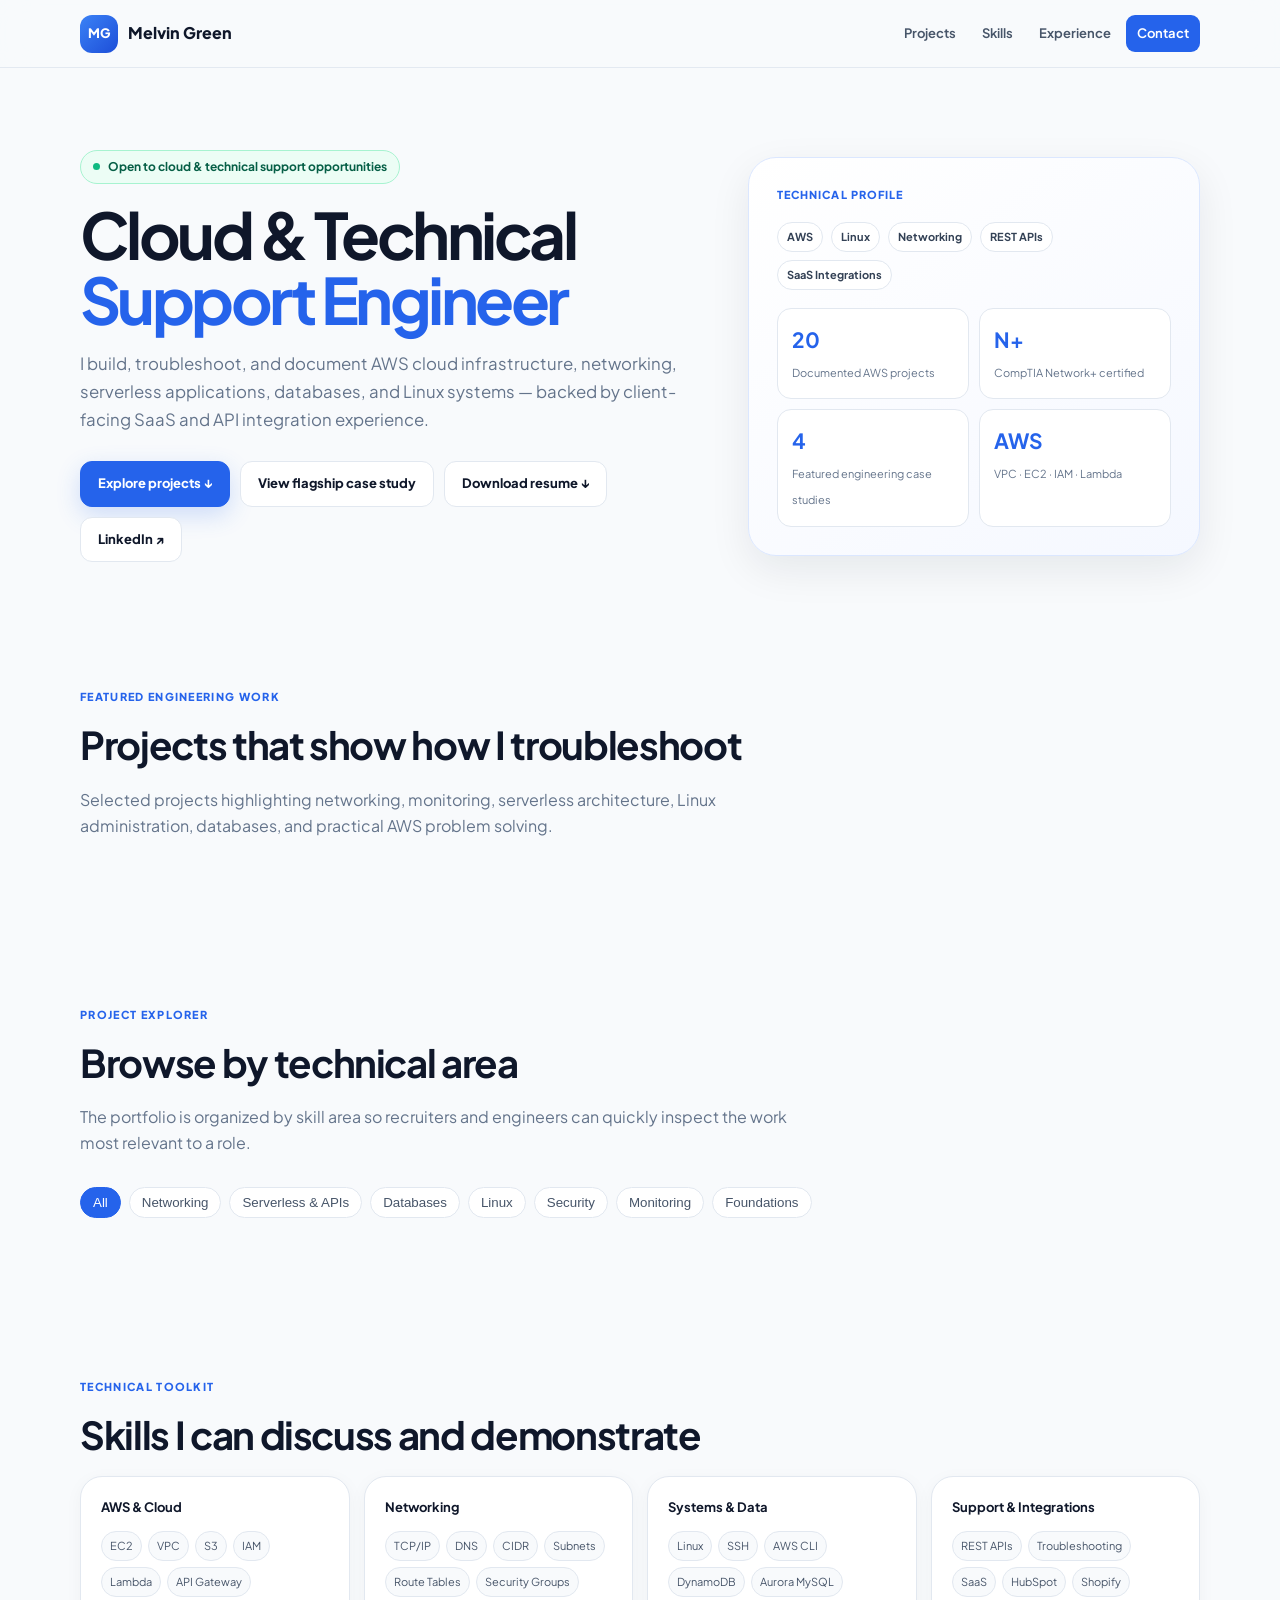
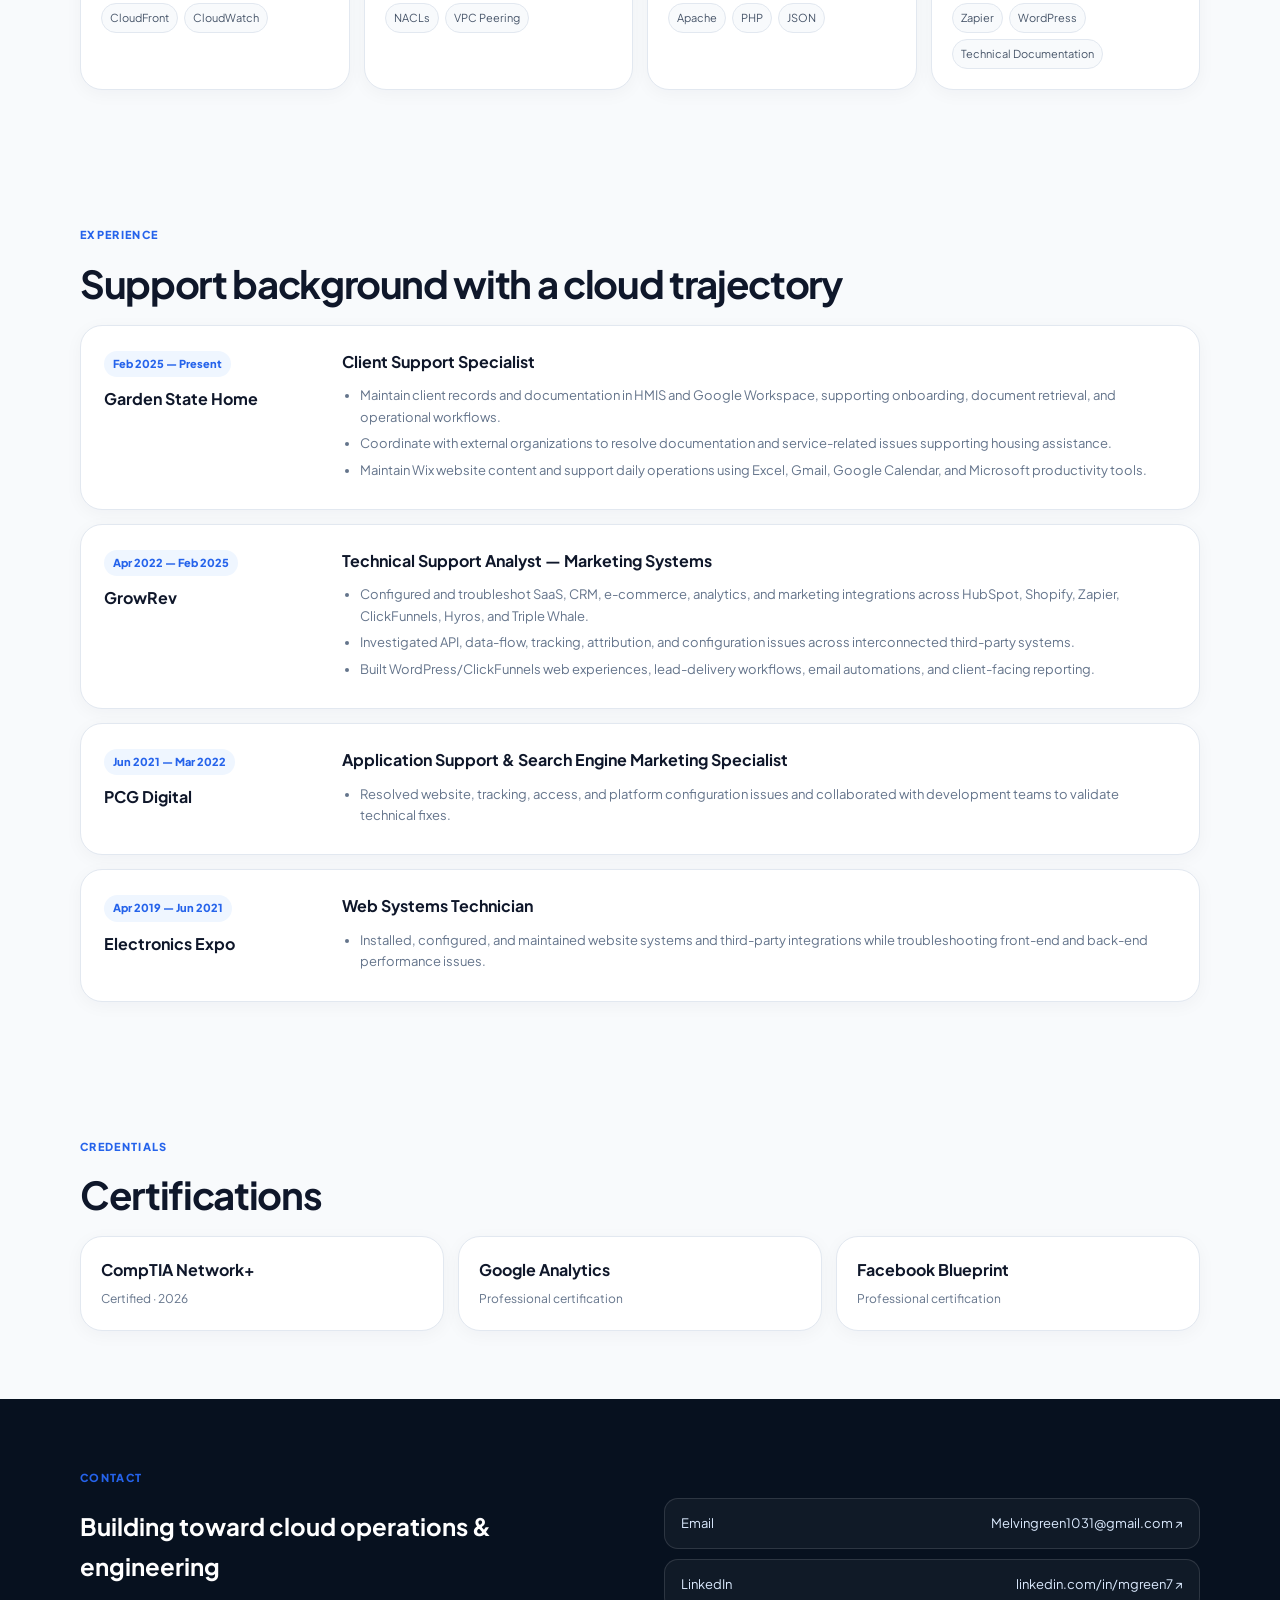
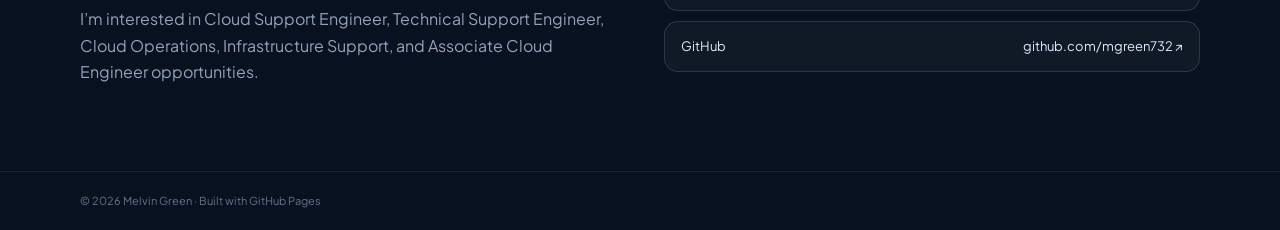
==== commit 0ce2eb9f: "Update index.html" ====
--- a/index.html
+++ b/index.html
@@ -13,38 +13,52 @@
 <a class="skip" href="#main">Skip to content</a>
 
 <nav>
+
 <div class="container nav-in">
 <a class="brand" href="index.html">
 <span class="mark">MG</span> Melvin Green</a>
+
 <div class="nav-links">
 <a href="#projects">Projects</a>
 <a href="#skills">Skills</a>
 <a href="#experience">Experience</a>
 <a class="cta" href="#contact">Contact</a>
 </div>
-</div>
+
+</div>
+
 </nav>
 
 <main id="main">
 
 <header class="hero">
+
 <div class="container hero-grid">
+
 <div>
+
 <div class="status">
 <span class="dot">
 </span> Open to cloud & technical support opportunities</div>
+
 <h1>Cloud & Technical<br>
 <span>Support Engineer</span>
 </h1>
 <p class="lead">I build, troubleshoot, and document AWS cloud infrastructure, networking, serverless applications, databases, and Linux systems — backed by client-facing SaaS and API integration experience.</p>
+
 <div class="actions">
 <a class="btn primary" href="#projects">Explore projects ↓</a>
 <a class="btn" href="projects.html?p=p16">View flagship case study</a>
+<a class="btn" href="assets/Melvin_Green_Resume.docx">Download resume ↓</a>
 <a class="btn" href="https://www.linkedin.com/in/mgreen7" target="_blank">LinkedIn ↗</a>
 </div>
-</div>
+
+</div>
+
 <aside class="hero-card">
+
 <div class="mini">Technical profile</div>
+
 <div class="stack">
 <span class="pill">AWS</span>
 <span class="pill">Linux</span>
@@ -52,43 +66,62 @@
 <span class="pill">REST APIs</span>
 <span class="pill">SaaS Integrations</span>
 </div>
+
 <div class="stat-grid">
+
 <div class="stat">
 <strong>20</strong>
 <span>Documented AWS projects</span>
 </div>
+
 <div class="stat">
 <strong>N+</strong>
 <span>CompTIA Network+ certified</span>
 </div>
+
 <div class="stat">
 <strong>4</strong>
 <span>Featured engineering case studies</span>
 </div>
+
 <div class="stat">
 <strong>AWS</strong>
 <span>VPC · EC2 · IAM · Lambda</span>
 </div>
-</div>
+
+</div>
+
 </aside>
-</div>
+
+</div>
+
 </header>
 
 <section class="section" id="featured">
-<div class="container">
+
+<div class="container">
+
 <div class="eyebrow">Featured engineering work</div>
+
 <h2>Projects that show how I troubleshoot</h2>
 <p class="section-intro">Selected projects highlighting networking, monitoring, serverless architecture, Linux administration, databases, and practical AWS problem solving.</p>
+
 <div class="featured-grid" id="featured-projects">
 </div>
-</div>
+
+</div>
+
 </section>
 
 <section class="section" id="projects">
-<div class="container">
+
+<div class="container">
+
 <div class="eyebrow">Project explorer</div>
+
 <h2>Browse by technical area</h2>
 <p class="section-intro">The portfolio is organized by skill area so recruiters and engineers can quickly inspect the work most relevant to a role.</p>
+
 <div class="filters" role="group" aria-label="Filter projects">
 <button class="filter active" data-filter="all">All</button>
 <button class="filter" data-filter="networking">Networking</button>
@@ -99,18 +132,27 @@
 <button class="filter" data-filter="monitoring">Monitoring</button>
 <button class="filter" data-filter="cloud">Foundations</button>
 </div>
+
 <div class="project-grid" id="project-grid">
 </div>
-</div>
+
+</div>
+
 </section>
 
 <section class="section" id="skills">
-<div class="container">
+
+<div class="container">
+
 <div class="eyebrow">Technical toolkit</div>
+
 <h2>Skills I can discuss and demonstrate</h2>
+
 <div class="skills">
+
 <div class="skill-card">
 <h3>AWS & Cloud</h3>
+
 <div class="chip-row">
 <span class="chip">EC2</span>
 <span class="chip">VPC</span>
@@ -121,9 +163,12 @@
 <span class="chip">CloudFront</span>
 <span class="chip">CloudWatch</span>
 </div>
-</div>
+
+</div>
+
 <div class="skill-card">
 <h3>Networking</h3>
+
 <div class="chip-row">
 <span class="chip">TCP/IP</span>
 <span class="chip">DNS</span>
@@ -134,9 +179,12 @@
 <span class="chip">NACLs</span>
 <span class="chip">VPC Peering</span>
 </div>
-</div>
+
+</div>
+
 <div class="skill-card">
 <h3>Systems & Data</h3>
+
 <div class="chip-row">
 <span class="chip">Linux</span>
 <span class="chip">SSH</span>
@@ -147,9 +195,12 @@
 <span class="chip">PHP</span>
 <span class="chip">JSON</span>
 </div>
-</div>
+
+</div>
+
 <div class="skill-card">
 <h3>Support & Integrations</h3>
+
 <div class="chip-row">
 <span class="chip">REST APIs</span>
 <span class="chip">Troubleshooting</span>
@@ -160,21 +211,31 @@
 <span class="chip">WordPress</span>
 <span class="chip">Technical Documentation</span>
 </div>
-</div>
-</div>
-</div>
+
+</div>
+
+</div>
+
+</div>
+
 </section>
 
 <section class="section" id="experience">
-<div class="container">
+
+<div class="container">
+
 <div class="eyebrow">Experience</div>
+
 <h2>Support background with a cloud trajectory</h2>
+
 <div class="exp-list">
 <article class="exp-card">
+
 <div class="exp-meta">
 <span class="date">Feb 2025 — Present</span>
 <strong>Garden State Home</strong>
 </div>
+
 <div class="exp-body">
 <h3>Client Support Specialist</h3>
 <ul>
@@ -183,12 +244,15 @@
 <li>Maintain Wix website content and support daily operations using Excel, Gmail, Google Calendar, and Microsoft productivity tools.</li>
 </ul>
 </div>
+
 </article>
 <article class="exp-card">
+
 <div class="exp-meta">
 <span class="date">Apr 2022 — Feb 2025</span>
 <strong>GrowRev</strong>
 </div>
+
 <div class="exp-body">
 <h3>Technical Support Analyst — Marketing Systems</h3>
 <ul>
@@ -197,63 +261,87 @@
 <li>Built WordPress/ClickFunnels web experiences, lead-delivery workflows, email automations, and client-facing reporting.</li>
 </ul>
 </div>
+
 </article>
 <article class="exp-card">
+
 <div class="exp-meta">
 <span class="date">Jun 2021 — Mar 2022</span>
 <strong>PCG Digital</strong>
 </div>
+
 <div class="exp-body">
 <h3>Application Support & Search Engine Marketing Specialist</h3>
 <ul>
 <li>Resolved website, tracking, access, and platform configuration issues and collaborated with development teams to validate technical fixes.</li>
 </ul>
 </div>
+
 </article>
 <article class="exp-card">
+
 <div class="exp-meta">
 <span class="date">Apr 2019 — Jun 2021</span>
 <strong>Electronics Expo</strong>
 </div>
+
 <div class="exp-body">
 <h3>Web Systems Technician</h3>
 <ul>
 <li>Installed, configured, and maintained website systems and third-party integrations while troubleshooting front-end and back-end performance issues.</li>
 </ul>
 </div>
+
 </article>
 </div>
-</div>
+
+</div>
+
 </section>
 
 <section class="section" id="certifications">
-<div class="container">
+
+<div class="container">
+
 <div class="eyebrow">Credentials</div>
+
 <h2>Certifications</h2>
+
 <div class="cert-grid">
+
 <div class="cert-card">
 <strong>CompTIA Network+</strong>
 <span>Certified · 2026</span>
 </div>
+
 <div class="cert-card">
 <strong>Google Analytics</strong>
 <span>Professional certification</span>
 </div>
+
 <div class="cert-card">
 <strong>Facebook Blueprint</strong>
 <span>Professional certification</span>
 </div>
-</div>
-</div>
+
+</div>
+
+</div>
+
 </section>
 
 <section class="contact" id="contact">
+
 <div class="container contact-grid">
+
 <div>
+
 <div class="eyebrow">Contact</div>
+
 <h2>Building toward cloud operations & engineering</h2>
 <p>I’m interested in Cloud Support Engineer, Technical Support Engineer, Cloud Operations, Infrastructure Support, and Associate Cloud Engineer opportunities.</p>
 </div>
+
 <div class="contact-links">
 <a class="contact-link" href="mailto:Melvingreen1031@gmail.com">
 <span>Email</span>
@@ -268,13 +356,17 @@
 <span>github.com/mgreen732 ↗</span>
 </a>
 </div>
-</div>
+
+</div>
+
 </section>
 
 </main>
 
 <footer>
+
 <div class="container">© 2026 Melvin Green · Built with GitHub Pages</div>
+
 </footer>
 
 <script src="js/projects-data.js">
--- a/css/styles.css
+++ b/css/styles.css
@@ -12,3 +12,18 @@
 /* projects page */.projects-head{padding:54px 0 28px}.projects-layout{display:grid;grid-template-columns:310px 1fr;gap:20px;padding-bottom:70px}.sidebar{position:sticky;top:88px;align-self:start;background:#fff;border:1px solid var(--line);border-radius:20px;padding:12px;max-height:calc(100vh - 110px);overflow:auto}.side-filter{width:100%;text-align:left;border:0;background:transparent;border-radius:11px;padding:10px;font:700 12px inherit;color:#475569;cursor:pointer}.side-filter.active,.side-filter:hover{background:var(--blue50);color:var(--blue)}.viewer{background:#fff;border:1px solid var(--line);border-radius:24px;overflow:hidden;box-shadow:var(--shadow)}.case-hero{padding:28px;border-bottom:1px solid var(--line)}.case-hero h1{font-size:30px;letter-spacing:-.035em;margin:10px 0}.case-cols{display:grid;grid-template-columns:1fr 1fr;gap:14px;margin-top:22px}.case-box{background:#f8fafc;border:1px solid var(--line);border-radius:14px;padding:15px}.case-box .label{font-size:10px;color:var(--blue);font-weight:800;text-transform:uppercase;letter-spacing:.08em}.case-box p{font-size:12.5px;color:#475569;margin:5px 0 0}.docbar{display:flex;justify-content:space-between;gap:10px;align-items:center;padding:10px 16px;border-bottom:1px solid var(--line);background:#fbfdff}.docbar span{font-size:11px;color:var(--muted)}.doc-actions{display:flex;gap:8px}.docframe{height:720px;background:#f1f5f9}.docframe iframe{border:0;width:100%;height:100%}.empty{padding:60px;text-align:center;color:var(--muted)}
 @media(max-width:900px){.hero-grid,.contact-grid{grid-template-columns:1fr}.project-grid{grid-template-columns:repeat(2,1fr)}.skills{grid-template-columns:repeat(2,1fr)}.projects-layout{grid-template-columns:1fr}.sidebar{position:static;max-height:none}.hero{padding-top:52px}.exp-card{grid-template-columns:1fr}.cert-grid{grid-template-columns:1fr 1fr}}
 @media(max-width:620px){.container{width:min(100% - 28px,1120px)}.nav-links a:not(.cta){display:none}.hero h1{font-size:2.7rem}.featured-grid,.project-grid,.skills,.cert-grid,.case-cols{grid-template-columns:1fr}.section{padding:52px 0}.docframe{height:560px}.case-hero{padding:20px}.case-hero h1{font-size:24px}.hero-card{padding:20px}}
+
+/* V2.1 flagship case studies */
+.case-objective,.architecture,.case-section{margin-top:18px;border:1px solid var(--line);border-radius:16px;padding:18px;background:#f8fafc}
+.case-objective{background:var(--blue50);border-color:#bfdbfe}
+.case-objective .label,.architecture .label,.case-section .label{font-size:10px;color:var(--blue);font-weight:800;text-transform:uppercase;letter-spacing:.08em}
+.case-objective p,.case-section p{font-size:13px;color:#475569;margin:7px 0 0;line-height:1.65}
+.case-detail-grid{display:grid;grid-template-columns:1fr 1fr;gap:14px}
+.case-section ul{padding-left:20px;margin:9px 0 0;color:#475569;font-size:13px;line-height:1.6}
+.case-section li{margin:6px 0}
+.learned{border-left:4px solid var(--blue)}
+.arch-flow{display:flex;align-items:center;gap:9px;flex-wrap:wrap;margin-top:12px}
+.arch-node{background:#fff;border:1px solid #cbd5e1;border-radius:10px;padding:9px 11px;font-size:11px;font-weight:800;color:#334155}
+.arch-arrow{font-weight:900;color:var(--blue)}
+.side-filter small{display:block;margin-top:3px;color:var(--blue);font-size:9px;text-transform:uppercase;letter-spacing:.08em}
+@media(max-width:620px){.case-detail-grid{grid-template-columns:1fr}.arch-arrow{transform:rotate(90deg)}.arch-flow{align-items:flex-start}}
